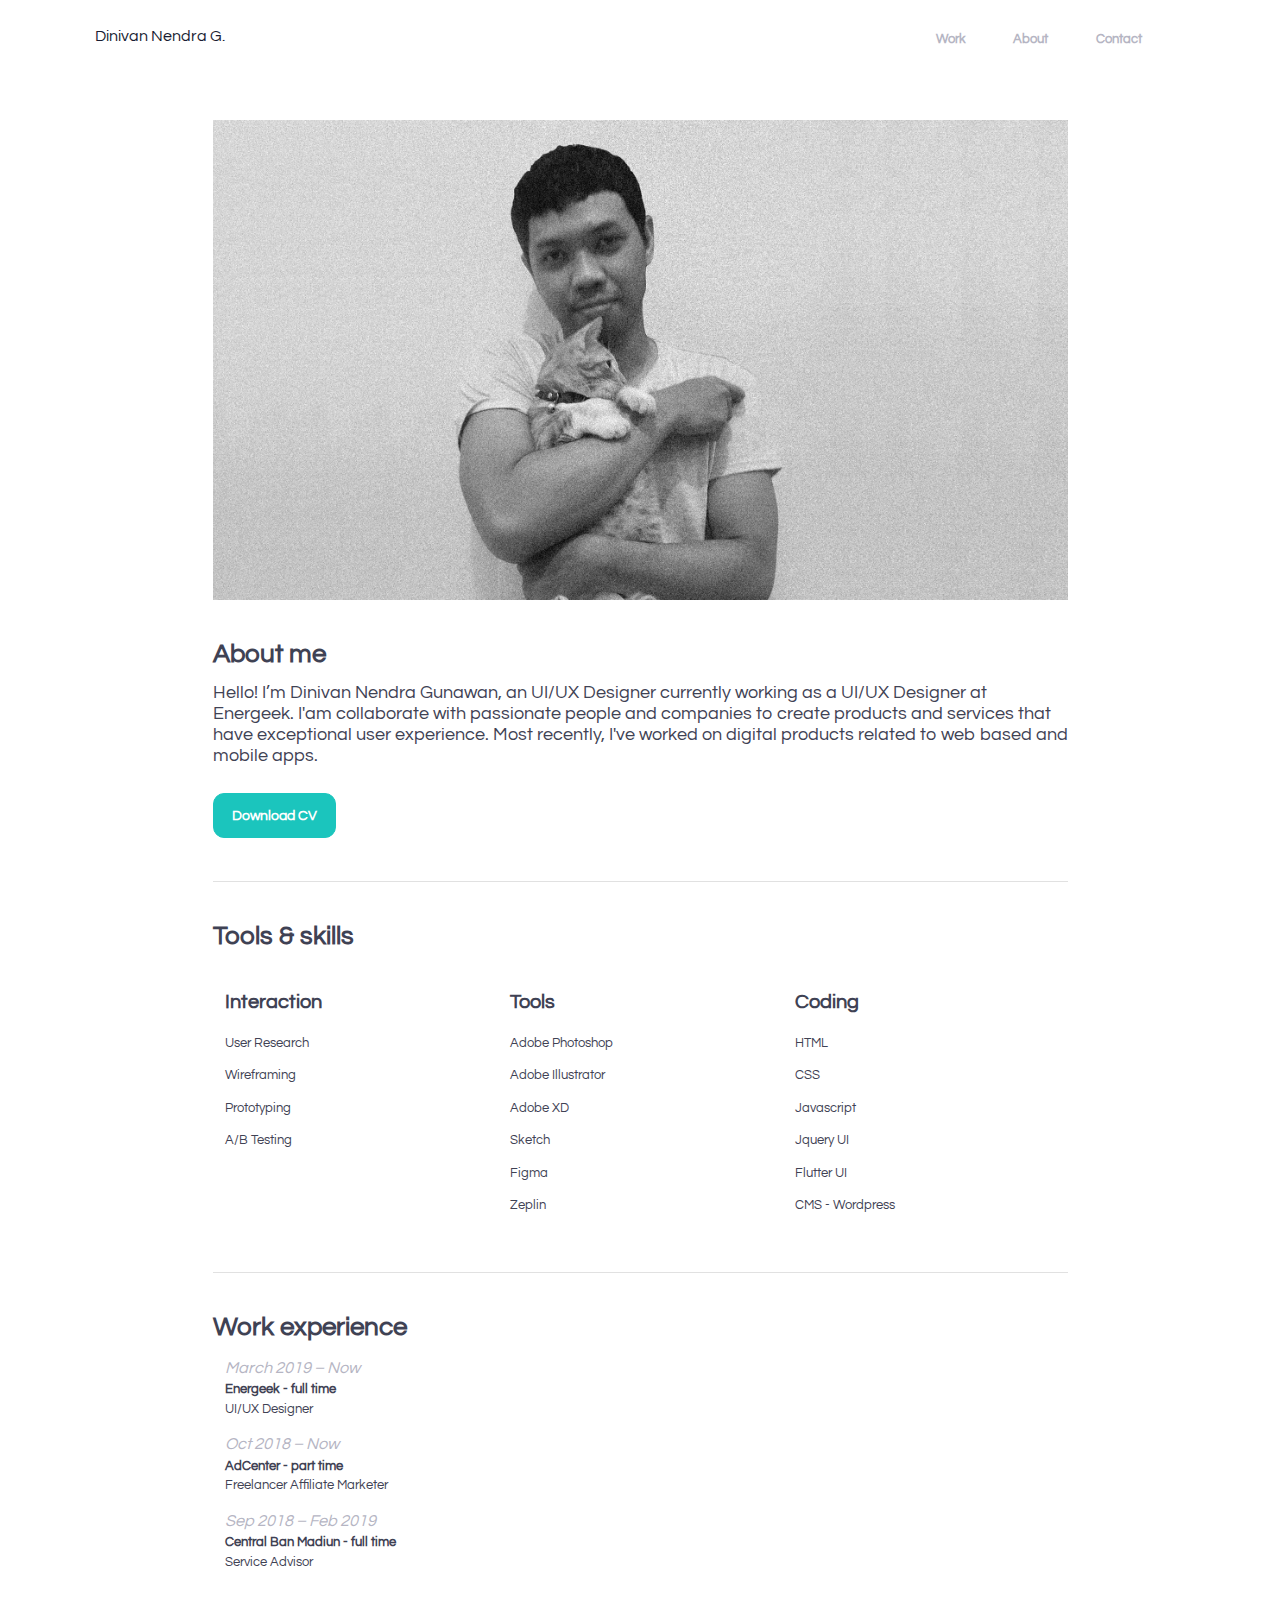
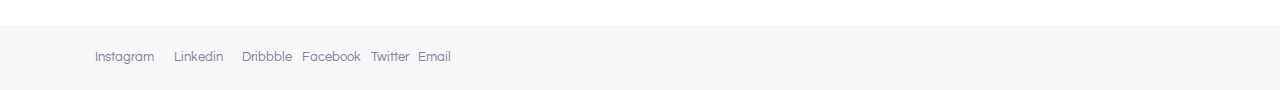
==== about.html @ f9533871 "base" ====
<!DOCTYPE html>
<html lang="en">
	<!--begin::Head-->
	<head><base href="">
		<meta charset="utf-8" />
		<title>Dinivan Nendra Gunawan | UI/UX Designer</title>
		<meta name="description" content="Updates and statistics" />
		<meta name="viewport" content="width=device-width, initial-scale=1, shrink-to-fit=no" />
		<!--begin::Fonts-->
		<link rel="stylesheet" href="https://fonts.googleapis.com/css?family=Poppins:300,400,500,600,700" />
		<!--end::Fonts-->
		<!--begin::Global Theme Styles(used by all pages)-->
		<!-- <link href="assets/plugins/global/plugins.bundle.css" rel="stylesheet" type="text/css" /> -->
		<!-- <link href="assets/plugins/custom/prismjs/prismjs.bundle.css" rel="stylesheet" type="text/css" /> -->
        <link href="css/style.bundle.css" rel="stylesheet" type="text/css" />
        <link href="css/custom.css" rel="stylesheet" type="text/css" />
		<!--end::Global Theme Styles-->
		<!--begin::Layout Themes(used by all pages)-->
		<!--end::Layout Themes-->
		<link rel="shortcut icon" href="media/ico.png" />
	</head>
	<!--end::Head-->
	<!--begin::Body-->
	<body id="kt_body" class="quick-panel-right demo-panel-right offcanvas-right header-fixed header-mobile-fixed aside-enabled aside-static page-loading">
		<!--begin::Main-->
		<!-- <div id="kt_header_mobile" class="header-mobile header-mobile-fixed">
			<a href="index.html">
				Dinivan Nendra Gunawan
			</a>
		</div> -->
		<!--end::Header Mobile-->
		<div class="d-flex flex-column flex-root">
			<!--begin::Page-->
			<div class="d-flex flex-row flex-column-fluid page">
				<!--begin::Wrapper-->
				<div class="d-flex flex-column flex-row-fluid wrapper" id="kt_wrapper">
					<!--begin::Header-->
					<div id="kt_header" class="header header-fixed">
						<!--begin::Container-->
						<div class="container d-flex align-items-stretch justify-content-between">
							<!--begin::Left-->
							<div class="d-none d-lg-flex align-items-center mr-3">
								<!--begin::Logo-->
								<a href="index.html" class="text-dark font-weight-bold h5">
									<!-- <img alt="Logo" src="media/HubHall.png" class="logo-sticky max-h-35px" /> -->
									Dinivan Nendra G.
								</a>
								<!--end::Logo-->
							</div>
							<!--end::Left-->
							<!--begin::Topbar-->
							<div class="topbar">
								<div class="dropdown">
									<!--begin::Toggle-->
									<div class="topbar-item mr-4" data-toggle="dropdown" data-offset="10px,0px">
										<a href="javascript:;" class="btn font-weight-bolder btn-md btn-clean px-5 mr-4">Work</a>
										<a href="about.html" class="btn font-weight-bolder btn-md btn-clean px-5 mr-4">About</a>
										<a href="javascript:;" class="btn font-weight-bolder btn-md btn-clean px-5 mr-4">Contact</a>
										<!-- <div class="btn font-weight-bolder btn-md btn-dark px-5">Get Started</div> -->
									</div>
									<!--end::Toggle-->
								</div>
								<!--end::Create-->
							</div>
							<!--end::Topbar-->
						</div>
						<!--end::Container-->
					</div>
					<!--end::Header-->
					<!--begin::Content-->
					<div class="content d-flex flex-column flex-column-fluid" id="kt_content">
						<!--begin::Entry-->
						<div class="d-flex flex-column-fluid">
							<!--begin::Container-->
							<div class="container">
								<section id="container" class="px-40">
									<div class="row text-center mb-12">
                                        <!-- <h1 class="col-md-12 col-lg-12 col-sm-12 col-xs-12 font-weight-normal ">UI/UX Designer from Surabaya, Indonesia.</h1> -->
                                        <img class="img-fluid profile-photos" src="media/una.png" alt="">
                                    </div>
                                    
                                    <div class="row">
                                        <h1 class="font-weight-bolder mb-4">About me</h1>
                                        <h4>Hello! I’m Dinivan Nendra Gunawan, an UI/UX Designer currently working as a UI/UX Designer at Energeek. I'am collaborate with passionate people and companies to create products and services that have exceptional user experience. Most recently, I've worked on digital products related to web based and mobile apps.</h4>

                                        <a href="media/CV-dinivan-english.pdf" class="btn btn-success font-weight-bolder btn-lg mt-6" download>Download CV</a>
									</div>
									<hr class="row">
									<div class="row">
										<h1 class="font-weight-bolder mb-4 col-12 p-0 mb-12">Tools & skills</h1>
										<div class="col-4">
											<h3 class="font-weight-bolder mb-6">Interaction</h3>
											<article id="interaction">
											</article>
										</div>
										<div class="col-4">
											<h3 class="font-weight-bolder mb-6">Tools</h3>
											<article  id="tools">
											</article>
										</div>
										<div class="col-4" >
											<h3 class="font-weight-bolder mb-6">Coding</h3>
											<article id="coding">
											</article>
										</div>
									</div>
                                    <hr class="row">
                                    <div class="row">
                                        <h1 class="font-weight-bolder mb-4">Work experience</h1>
                                        <p class="col-12">
                                            <i>March 2019 – Now</i><br>
                                            <b>Energeek - full time</b><br>
                                            UI/UX Designer
                                        </p>
                                        <p class="col-12">
                                            <i>Oct 2018 – Now</i><br>
                                            <b>AdCenter - part time</b><br>
                                            Freelancer Affiliate Marketer
                                        </p>
                                        <p class="col-12">
                                            <i>Sep 2018 – Feb 2019</i><br>
                                            <b>Central Ban Madiun - full time</b><br>
                                            Service Advisor 
                                        </p>
                                    </div>
								</section>

								<section id="projects">
									
								</section>
							</div>
                            <!--end::Container-->
						</div>
						<!--end::Entry-->
					</div>
					<!--end::Content-->
					<!--begin::Footer-->
					<div class="footer py-4 d-flex flex-lg-column bg-footer" id="kt_footer">
						<!--begin::Container-->
						<div class="container d-flex flex-column flex-md-row align-items-center justify-content-between">
							<!--begin::Nav-->
							<div class="nav nav-dark order-2 order-md-1">
								<a href="https://www.instagram.com/dinivan.nendra/" target="_blank" class="nav-link pr-3 pl-0">Instagram</a>
								<a href="https://www.linkedin.com/in/dinivan-nendra-gunawan-bb0a64122/" target="_blank" class="nav-link px-3">Linkedin</a>
                                <a href="https://dribbble.com/unaivan" target="_blank" class="nav-link pl-3 pr-0">Dribbble</a>
								<a href="https://www.facebook.com/dean.n.indra/" target="_blank" class="nav-link pl-3 pr-0">Facebook</a>
								<a href="https://twitter.com/unaivan_" target="_blank" class="nav-link pl-3 pr-0">Twitter</a>
								<a href="mailto:dinivannendragunawan@gmail.com" class="nav-link pl-3 pr-0">Email</a>
							</div>
							<!--end::Nav-->
							<!--begin::Copyright-->
							<!-- <div class="text-dark order-1 order-md-2">
								<a href="javascript:;" class="text-dark-75 text-hover-primary h5 font-weight-bold">HubHall &trade;</a>
							</div> -->
							<!--end::Copyright-->
						</div>
						<!--end::Container-->
					</div>
					<!--end::Footer-->
				</div>
				<!--end::Wrapper-->
			</div>
			<!--end::Page-->
		</div>
		<!--end::Main-->
		<!--begin::Scrolltop-->
		<div id="kt_scrolltop" class="scrolltop">
			<span class="svg-icon">
				<!--begin::Svg Icon | path:assets/media/svg/icons/Navigation/Up-2.svg-->
				<svg xmlns="http://www.w3.org/2000/svg" xmlns:xlink="http://www.w3.org/1999/xlink" width="24px" height="24px" viewBox="0 0 24 24" version="1.1">
					<g stroke="none" stroke-width="1" fill="none" fill-rule="evenodd">
						<polygon points="0 0 24 0 24 24 0 24" />
						<rect fill="#000000" opacity="0.3" x="11" y="10" width="2" height="10" rx="1" />
						<path d="M6.70710678,12.7071068 C6.31658249,13.0976311 5.68341751,13.0976311 5.29289322,12.7071068 C4.90236893,12.3165825 4.90236893,11.6834175 5.29289322,11.2928932 L11.2928932,5.29289322 C11.6714722,4.91431428 12.2810586,4.90106866 12.6757246,5.26284586 L18.6757246,10.7628459 C19.0828436,11.1360383 19.1103465,11.7686056 18.7371541,12.1757246 C18.3639617,12.5828436 17.7313944,12.6103465 17.3242754,12.2371541 L12.0300757,7.38413782 L6.70710678,12.7071068 Z" fill="#000000" fill-rule="nonzero" />
					</g>
				</svg>
				<!--end::Svg Icon-->
			</span>
		</div>
		<!--end::Scrolltop-->
		<!--begin::Global Config(global config for global JS scripts)-->
		<script>var KTAppSettings = { "breakpoints": { "sm": 576, "md": 768, "lg": 992, "xl": 1200, "xxl": 1200 }, "colors": { "theme": { "base": { "white": "#ffffff", "primary": "#6993FF", "secondary": "#E5EAEE", "success": "#1BC5BD", "info": "#8950FC", "warning": "#FFA800", "danger": "#F64E60", "light": "#F3F6F9", "dark": "#212121" }, "light": { "white": "#ffffff", "primary": "#E1E9FF", "secondary": "#ECF0F3", "success": "#C9F7F5", "info": "#EEE5FF", "warning": "#FFF4DE", "danger": "#FFE2E5", "light": "#F3F6F9", "dark": "#D6D6E0" }, "inverse": { "white": "#ffffff", "primary": "#ffffff", "secondary": "#212121", "success": "#ffffff", "info": "#ffffff", "warning": "#ffffff", "danger": "#ffffff", "light": "#464E5F", "dark": "#ffffff" } }, "gray": { "gray-100": "#F3F6F9", "gray-200": "#ECF0F3", "gray-300": "#E5EAEE", "gray-400": "#D6D6E0", "gray-500": "#B5B5C3", "gray-600": "#80808F", "gray-700": "#464E5F", "gray-800": "#1B283F", "gray-900": "#212121" } }, "font-family": "Poppins" };</script>
		<!--end::Global Config-->
		<!--begin::Global Theme Bundle(used by all pages)-->
		<!-- <script src="assets/plugins/global/plugins.bundle.js"></script>
		<script src="assets/plugins/custom/prismjs/prismjs.bundle.js"></script>
		<script src="assets/js/scripts.bundle.js"></script> -->
		<!--end::Global Theme Bundle-->
		<!--begin::Page Scripts(used by this page)-->
		<!-- <script src="assets/js/pages/widgets.js"></script> -->
		<!--end::Page Scripts-->

		<script src="js/about.js"></script>
		<script>
			window.onresize = function() {
    			toggle();
			}
			document.addEventListener("DOMContentLoaded", function(event) {
				toggle();
			});

			function toggle() {
				if (window.innerWidth < 800) { 
					document.getElementById("container").classList.remove("px-40");
					document.getElementById("container").classList.add("px-10");  
				}
				else {
					document.getElementById("container").classList.remove("px-10");
					document.getElementById("container").classList.add("px-40");  
				}    
			}
		</script>
	</body>
	<!--end::Body-->
</html>
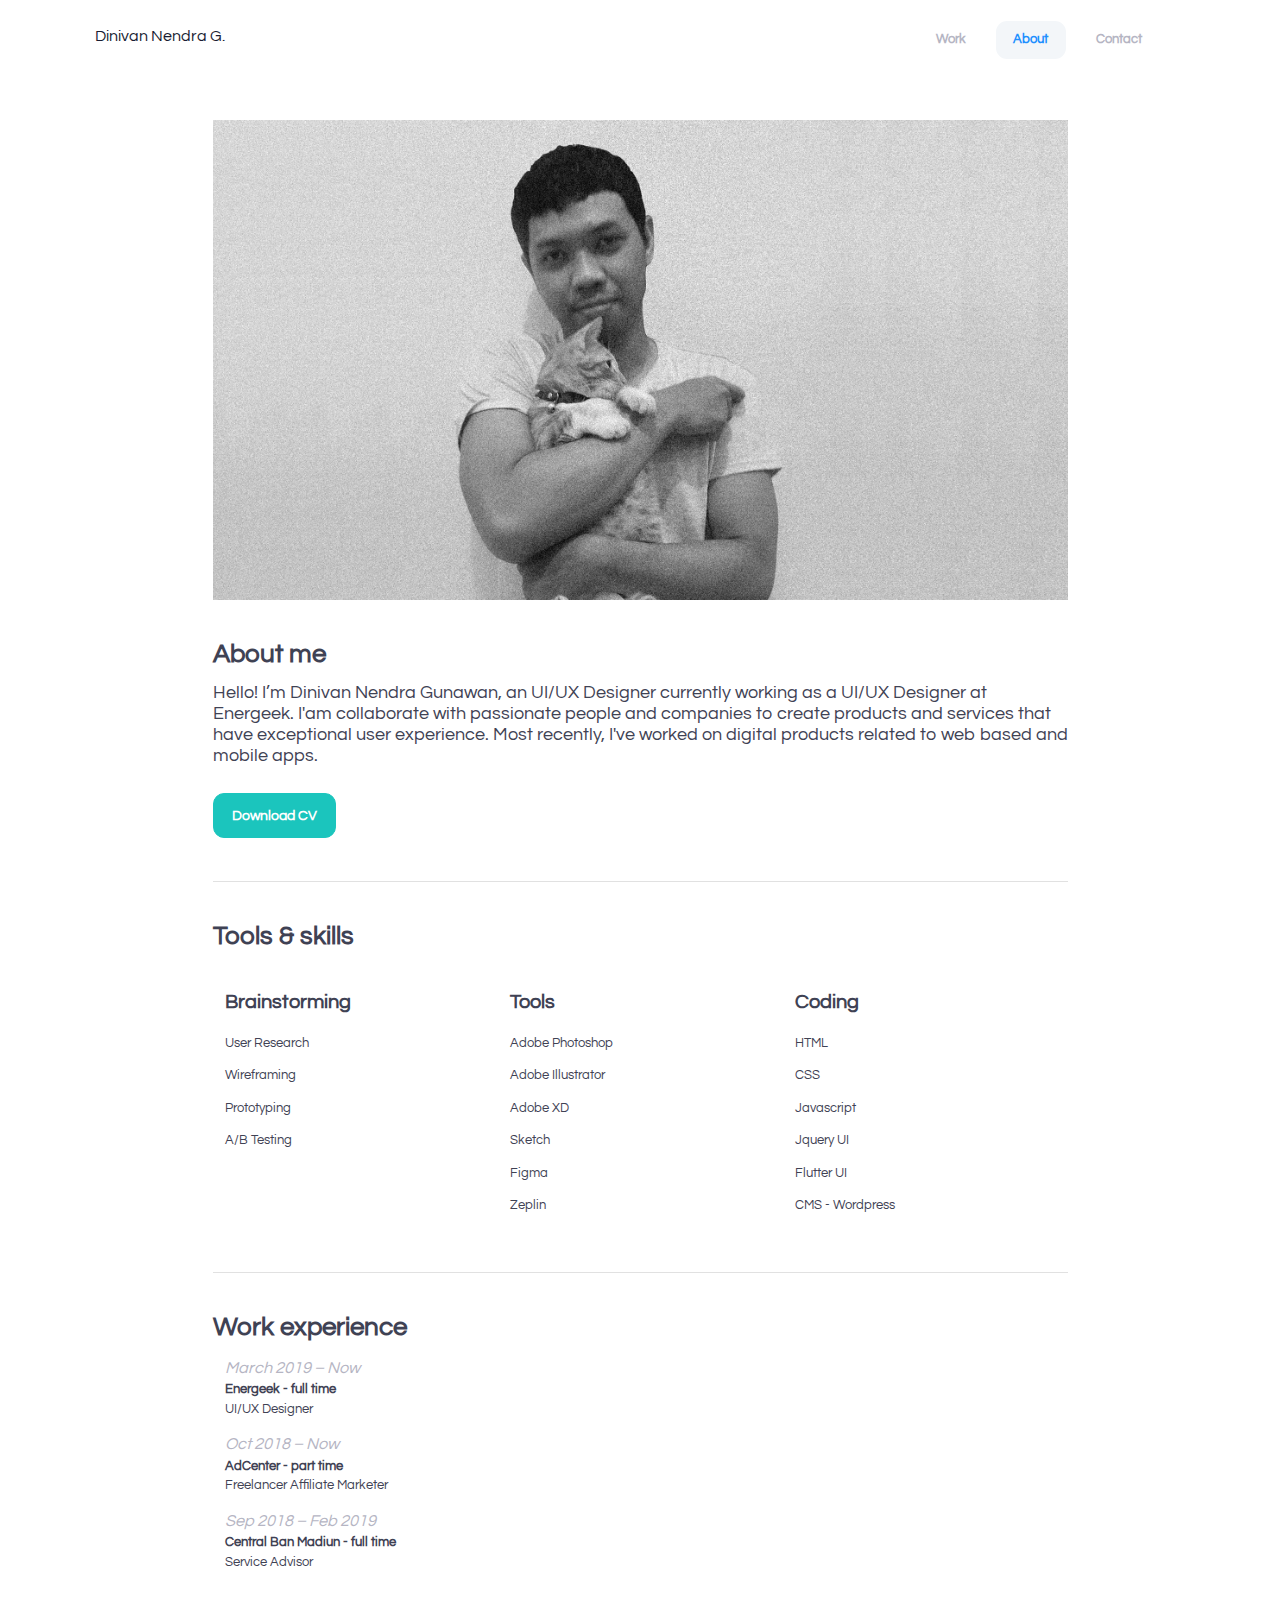
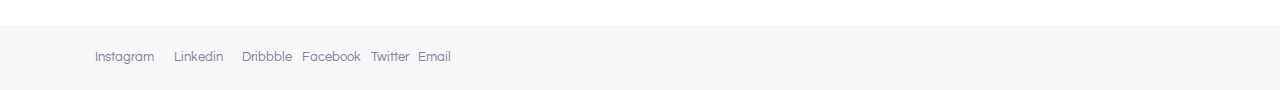
==== commit 07982c3a: "update contact info" ====
--- a/about.html
+++ b/about.html
@@ -12,11 +12,13 @@
 		<!--begin::Global Theme Styles(used by all pages)-->
 		<!-- <link href="assets/plugins/global/plugins.bundle.css" rel="stylesheet" type="text/css" /> -->
 		<!-- <link href="assets/plugins/custom/prismjs/prismjs.bundle.css" rel="stylesheet" type="text/css" /> -->
+		<link rel="stylesheet" href="css/plugins.bundle.css">
         <link href="css/style.bundle.css" rel="stylesheet" type="text/css" />
         <link href="css/custom.css" rel="stylesheet" type="text/css" />
 		<!--end::Global Theme Styles-->
 		<!--begin::Layout Themes(used by all pages)-->
 		<!--end::Layout Themes-->
+		<!-- <link rel='stylesheet' href='https://cdn.materialdesignicons.com/1.3.41/css/materialdesignicons.min.css'> -->
 		<link rel="shortcut icon" href="media/ico.png" />
 	</head>
 	<!--end::Head-->
@@ -52,10 +54,10 @@
 							<div class="topbar">
 								<div class="dropdown">
 									<!--begin::Toggle-->
-									<div class="topbar-item mr-4" data-toggle="dropdown" data-offset="10px,0px">
-										<a href="javascript:;" class="btn font-weight-bolder btn-md btn-clean px-5 mr-4">Work</a>
-										<a href="about.html" class="btn font-weight-bolder btn-md btn-clean px-5 mr-4">About</a>
-										<a href="javascript:;" class="btn font-weight-bolder btn-md btn-clean px-5 mr-4">Contact</a>
+									<div class="topbar-item mr-4" data-offset="10px,0px">
+										<a id="indexNav" href="index.html" class="btn font-weight-bolder btn-md btn-clean px-5 mr-4">Work</a>
+										<a id="aboutNav" href="about.html" class="btn font-weight-bolder btn-md btn-clean px-5 mr-4">About</a>
+										<a href="#bottom-sheet" class="btn font-weight-bolder btn-md btn-clean px-5 mr-4">Contact</a>
 										<!-- <div class="btn font-weight-bolder btn-md btn-dark px-5">Get Started</div> -->
 									</div>
 									<!--end::Toggle-->
@@ -89,8 +91,8 @@
 									<div class="row">
 										<h1 class="font-weight-bolder mb-4 col-12 p-0 mb-12">Tools & skills</h1>
 										<div class="col-4">
-											<h3 class="font-weight-bolder mb-6">Interaction</h3>
-											<article id="interaction">
+											<h3 class="font-weight-bolder mb-6">Brainstorming</h3>
+											<article id="brainstorming">
 											</article>
 										</div>
 										<div class="col-4">
@@ -163,6 +165,22 @@
 			<!--end::Page-->
 		</div>
 		<!--end::Main-->
+
+		<div id="bottom-sheet" class="overlay">
+			<aside class="social" tabindex="-1" role="dialog" aria-labelledby="modal-label" aria-hidden="true">
+				<ul class="menu">
+					<li><a href="mailto:dinivannendragunawan@gmail.com" title="Mail me"><span class="mdi mdi-instagram" aria-hidden="true" aria-role="presentation"></span> <i class="icon-3x la socicon-mail d-block"></i> E-mail</a></li>
+					<li><a href="https://www.instagram.com/dinivan.nendra/" target="_blank" title="See my Instagram"><span class="mdi mdi-instagram" aria-hidden="true" aria-role="presentation"></span> <i class="icon-3x la socicon-instagram d-block"></i> Instagram</a></li>
+					<li><a href="https://www.facebook.com/dean.n.indra/" target="_blank" title="See my Facebook"><span class="mdi mdi-instagram" aria-hidden="true" aria-role="presentation"></span> <i class="icon-3x la socicon-facebook d-block"></i> Facebook</a></li>
+					<li><a href="https://twitter.com/unaivan_" target="_blank" title="See my tweets"><span class="mdi mdi-instagram" aria-hidden="true" aria-role="presentation"></span> <i class="icon-3x la socicon-twitter d-block"></i> Twitter</a></li>
+					<li><a href="https://www.linkedin.com/in/dinivan-nendra-gunawan-bb0a64122/" target="_blank" title="See my LinkedIn"><span class="mdi mdi-instagram" aria-hidden="true" aria-role="presentation"></span> <i class="icon-3x la socicon-linkedin d-block"></i> LinkedIn</a></li>
+					<li><a href="https://dribbble.com/unaivan" target="_blank" title="See my Dribbble"><span class="mdi mdi-instagram" aria-hidden="true" aria-role="presentation"></span> <i class="icon-3x la socicon-dribbble d-block"></i> Dribbble</a></li>
+					<li><a href="https://wa.me/6289513627458" target="_blank" title="Text me"><span class="mdi mdi-instagram" aria-hidden="true" aria-role="presentation"></span> <i class="icon-3x la socicon-whatsapp d-block"></i> WhatsApp</a></li>
+				</ul>
+			</aside>
+			<a href="#close" class="btn-close" aria-hidden="true"><span class="mdi mdi-close"></span><span class="sr-only">Close</span></a>
+		</div>
+
 		<!--begin::Scrolltop-->
 		<div id="kt_scrolltop" class="scrolltop">
 			<span class="svg-icon">
--- a/css/plugins.bundle.css
+++ b/css/plugins.bundle.css
@@ -0,0 +1,25773 @@
+@charset "UTF-8";
+/*
+ * Container style
+ */
+.ps {
+  overflow: hidden !important;
+  overflow-anchor: none;
+  -ms-overflow-style: none;
+  touch-action: auto;
+  -ms-touch-action: auto; }
+
+/*
+ * Scrollbar rail styles
+ */
+.ps__rail-x {
+  display: none;
+  opacity: 0;
+  transition: background-color .2s linear, opacity .2s linear;
+  -webkit-transition: background-color .2s linear, opacity .2s linear;
+  height: 15px;
+  /* there must be 'bottom' or 'top' for ps__rail-x */
+  bottom: 0px;
+  /* please don't change 'position' */
+  position: absolute; }
+
+.ps__rail-y {
+  display: none;
+  opacity: 0;
+  transition: background-color .2s linear, opacity .2s linear;
+  -webkit-transition: background-color .2s linear, opacity .2s linear;
+  width: 15px;
+  /* there must be 'right' or 'left' for ps__rail-y */
+  right: 0;
+  /* please don't change 'position' */
+  position: absolute; }
+
+.ps--active-x > .ps__rail-x,
+.ps--active-y > .ps__rail-y {
+  display: block;
+  background-color: transparent; }
+
+.ps:hover > .ps__rail-x,
+.ps:hover > .ps__rail-y,
+.ps--focus > .ps__rail-x,
+.ps--focus > .ps__rail-y,
+.ps--scrolling-x > .ps__rail-x,
+.ps--scrolling-y > .ps__rail-y {
+  opacity: 0.6; }
+
+.ps .ps__rail-x:hover,
+.ps .ps__rail-y:hover,
+.ps .ps__rail-x:focus,
+.ps .ps__rail-y:focus,
+.ps .ps__rail-x.ps--clicking,
+.ps .ps__rail-y.ps--clicking {
+  background-color: #eee;
+  opacity: 0.9; }
+
+/*
+ * Scrollbar thumb styles
+ */
+.ps__thumb-x {
+  background-color: #aaa;
+  border-radius: 6px;
+  transition: background-color .2s linear, height .2s ease-in-out;
+  -webkit-transition: background-color .2s linear, height .2s ease-in-out;
+  height: 6px;
+  /* there must be 'bottom' for ps__thumb-x */
+  bottom: 2px;
+  /* please don't change 'position' */
+  position: absolute; }
+
+.ps__thumb-y {
+  background-color: #aaa;
+  border-radius: 6px;
+  transition: background-color .2s linear, width .2s ease-in-out;
+  -webkit-transition: background-color .2s linear, width .2s ease-in-out;
+  width: 6px;
+  /* there must be 'right' for ps__thumb-y */
+  right: 2px;
+  /* please don't change 'position' */
+  position: absolute; }
+
+.ps__rail-x:hover > .ps__thumb-x,
+.ps__rail-x:focus > .ps__thumb-x,
+.ps__rail-x.ps--clicking .ps__thumb-x {
+  background-color: #999;
+  height: 11px; }
+
+.ps__rail-y:hover > .ps__thumb-y,
+.ps__rail-y:focus > .ps__thumb-y,
+.ps__rail-y.ps--clicking .ps__thumb-y {
+  background-color: #999;
+  width: 11px; }
+
+/* MS supports */
+@supports (-ms-overflow-style: none) {
+  .ps {
+    overflow: auto !important; } }
+
+@media screen and (-ms-high-contrast: active), (-ms-high-contrast: none) {
+  .ps {
+    overflow: auto !important; } }
+
+/*
+  	Keenthemes Icons Font: Ki
+  	Creation date: 03/08/2020
+ */
+@font-face {
+  font-family: "Ki";
+  src: url("fonts/keenthemes-icons/Ki.eot");
+  src: url("fonts/keenthemes-icons/Ki.eot?#iefix") format("embedded-opentype"), url("fonts/keenthemes-icons/Ki.woff") format("woff"), url("fonts/keenthemes-icons/Ki.ttf") format("truetype"), url("fonts/keenthemes-icons/Ki.svg#Ki") format("svg");
+  font-weight: normal;
+  font-style: normal; }
+
+.ki {
+  font-size: 1rem; }
+
+.ki:before {
+  font-family: "Ki";
+  font-style: normal;
+  font-weight: normal;
+  font-variant: normal;
+  line-height: 1;
+  text-decoration: inherit;
+  text-rendering: optimizeLegibility;
+  text-transform: none;
+  -moz-osx-font-smoothing: grayscale;
+  -webkit-font-smoothing: antialiased;
+  font-smoothing: antialiased; }
+
+.ki-double-arrow-next:before {
+  content: "\f100"; }
+
+.ki-double-arrow-back:before {
+  content: "\f101"; }
+
+.ki-double-arrow-down:before {
+  content: "\f102"; }
+
+.ki-double-arrow-up:before {
+  content: "\f103"; }
+
+.ki-long-arrow-back:before {
+  content: "\f104"; }
+
+.ki-arrow-next:before {
+  content: "\f105"; }
+
+.ki-arrow-back:before {
+  content: "\f106"; }
+
+.ki-long-arrow-next:before {
+  content: "\f107"; }
+
+.ki-check:before {
+  content: "\f108"; }
+
+.ki-arrow-down:before {
+  content: "\f109"; }
+
+.ki-minus:before {
+  content: "\f10a"; }
+
+.ki-long-arrow-down:before {
+  content: "\f10b"; }
+
+.ki-long-arrow-up:before {
+  content: "\f10c"; }
+
+.ki-plus:before {
+  content: "\f10d"; }
+
+.ki-arrow-up:before {
+  content: "\f10e"; }
+
+.ki-round:before {
+  content: "\f10f"; }
+
+.ki-reload:before {
+  content: "\f110"; }
+
+.ki-refresh:before {
+  content: "\f111"; }
+
+.ki-solid-plus:before {
+  content: "\f112"; }
+
+.ki-bold-close:before {
+  content: "\f113"; }
+
+.ki-solid-minus:before {
+  content: "\f114"; }
+
+.ki-hide:before {
+  content: "\f115"; }
+
+.ki-code:before {
+  content: "\f116"; }
+
+.ki-copy:before {
+  content: "\f117"; }
+
+.ki-up-and-down:before {
+  content: "\f118"; }
+
+.ki-left-and-right:before {
+  content: "\f119"; }
+
+.ki-bold-triangle-bottom:before {
+  content: "\f11a"; }
+
+.ki-bold-triangle-right:before {
+  content: "\f11b"; }
+
+.ki-bold-triangle-top:before {
+  content: "\f11c"; }
+
+.ki-bold-triangle-left:before {
+  content: "\f11d"; }
+
+.ki-bold-double-arrow-up:before {
+  content: "\f11e"; }
+
+.ki-bold-double-arrow-next:before {
+  content: "\f11f"; }
+
+.ki-bold-double-arrow-back:before {
+  content: "\f120"; }
+
+.ki-bold-double-arrow-down:before {
+  content: "\f121"; }
+
+.ki-bold-arrow-down:before {
+  content: "\f122"; }
+
+.ki-bold-arrow-next:before {
+  content: "\f123"; }
+
+.ki-bold-arrow-back:before {
+  content: "\f124"; }
+
+.ki-bold-arrow-up:before {
+  content: "\f125"; }
+
+.ki-bold-check:before {
+  content: "\f126"; }
+
+.ki-bold-wide-arrow-down:before {
+  content: "\f127"; }
+
+.ki-bold-wide-arrow-up:before {
+  content: "\f128"; }
+
+.ki-bold-wide-arrow-next:before {
+  content: "\f129"; }
+
+.ki-bold-wide-arrow-back:before {
+  content: "\f12a"; }
+
+.ki-bold-long-arrow-up:before {
+  content: "\f12b"; }
+
+.ki-bold-long-arrow-down:before {
+  content: "\f12c"; }
+
+.ki-bold-long-arrow-back:before {
+  content: "\f12d"; }
+
+.ki-bold-long-arrow-next:before {
+  content: "\f12e"; }
+
+.ki-bold-check-1:before {
+  content: "\f12f"; }
+
+.ki-close:before {
+  content: "\f130"; }
+
+.ki-more-ver:before {
+  content: "\f131"; }
+
+.ki-bold-more-ver:before {
+  content: "\f132"; }
+
+.ki-more-hor:before {
+  content: "\f133"; }
+
+.ki-bold-more-hor:before {
+  content: "\f134"; }
+
+.ki-bold-menu:before {
+  content: "\f135"; }
+
+.ki-drag:before {
+  content: "\f136"; }
+
+.ki-bold-sort:before {
+  content: "\f137"; }
+
+.ki-eye:before {
+  content: "\f138"; }
+
+.ki-outline-info:before {
+  content: "\f139"; }
+
+.ki-menu:before {
+  content: "\f13a"; }
+
+.ki-menu-grid:before {
+  content: "\f13b"; }
+
+.ki-wrench:before {
+  content: "\f13c"; }
+
+.ki-gear:before {
+  content: "\f13d"; }
+
+.ki-info:before {
+  content: "\f13e"; }
+
+.ki-calendar-2:before {
+  content: "\f13f"; }
+
+.ki-calendar:before {
+  content: "\f140"; }
+
+.ki-calendar-today:before {
+  content: "\f141"; }
+
+.ki-clock:before {
+  content: "\f142"; }
+
+.ki-dots:before {
+  content: "\f143"; }
+
+/**
+ * FormValidation (https://formvalidation.io)
+ * The best validation library for JavaScript
+ * (c) 2013 - 2020 Nguyen Huu Phuoc <me@phuoc.ng>
+ */
+.fv-sr-only {
+  display: none; }
+
+.fv-plugins-framework input::-ms-clear,
+.fv-plugins-framework textarea::-ms-clear {
+  display: none;
+  height: 0;
+  width: 0; }
+
+.fv-plugins-icon-container {
+  position: relative; }
+
+.fv-plugins-icon {
+  position: absolute;
+  right: 0;
+  text-align: center;
+  top: 0; }
+
+.fv-plugins-tooltip {
+  position: absolute;
+  z-index: 10000; }
+
+.fv-plugins-tooltip .fv-plugins-tooltip__content {
+  background: #000;
+  border-radius: 3px;
+  color: #eee;
+  padding: 10px;
+  position: relative; }
+
+.fv-plugins-tooltip .fv-plugins-tooltip__content:before {
+  border: 8px solid transparent;
+  content: '';
+  position: absolute; }
+
+.fv-plugins-tooltip--hide {
+  opacity: 0; }
+
+.fv-plugins-tooltip--top-left {
+  margin-top: 8px; }
+
+.fv-plugins-tooltip--top-left .fv-plugins-tooltip__content:before {
+  border-top-color: #000;
+  left: 8px;
+  top: 100%; }
+
+.fv-plugins-tooltip--top {
+  margin-top: 8px; }
+
+.fv-plugins-tooltip--top .fv-plugins-tooltip__content:before {
+  border-top-color: #000;
+  left: 50%;
+  margin-left: -8px;
+  top: 100%; }
+
+.fv-plugins-tooltip--top-right {
+  margin-top: 8px; }
+
+.fv-plugins-tooltip--top-right .fv-plugins-tooltip__content:before {
+  border-top-color: #000;
+  right: 8px;
+  top: 100%; }
+
+.fv-plugins-tooltip--right .fv-plugins-tooltip__content:before {
+  border-right-color: #000;
+  margin-top: -8px;
+  right: 100%;
+  top: 50%; }
+
+.fv-plugins-tooltip--bottom-right {
+  margin-top: 8px; }
+
+.fv-plugins-tooltip--bottom-right .fv-plugins-tooltip__content:before {
+  border-bottom-color: #000;
+  bottom: 100%;
+  right: 8px; }
+
+.fv-plugins-tooltip--bottom {
+  margin-top: 8px; }
+
+.fv-plugins-tooltip--bottom .fv-plugins-tooltip__content:before {
+  border-bottom-color: #000;
+  bottom: 100%;
+  left: 50%;
+  margin-left: -8px; }
+
+.fv-plugins-tooltip--bottom-left {
+  margin-top: 8px; }
+
+.fv-plugins-tooltip--bottom-left .fv-plugins-tooltip__content:before {
+  border-bottom-color: #000;
+  bottom: 100%;
+  left: 8px; }
+
+.fv-plugins-tooltip--left .fv-plugins-tooltip__content:before {
+  border-left-color: #000;
+  left: 100%;
+  margin-top: -8px;
+  top: 50%; }
+
+.fv-plugins-tooltip-icon {
+  cursor: pointer;
+  pointer-events: inherit; }
+
+.fv-plugins-bootstrap1 {
+  /* For horizontal form */
+  /* Stacked form */
+  /* Inline form */
+  /* Remove the icons generated by Bootstrap 4.2+ */ }
+
+.fv-plugins-bootstrap1 .fv-help-block {
+  color: #dc3545;
+  font-size: 80%;
+  margin-top: .25rem; }
+
+.fv-plugins-bootstrap1 .is-invalid ~ .form-check-label,
+.fv-plugins-bootstrap1 .is-valid ~ .form-check-label {
+  color: inherit; }
+
+.fv-plugins-bootstrap1 .has-danger .fv-plugins-icon {
+  color: #dc3545; }
+
+.fv-plugins-bootstrap1 .has-success .fv-plugins-icon {
+  color: #28a745; }
+
+.fv-plugins-bootstrap1 .fv-plugins-icon {
+  height: 38px;
+  line-height: 38px;
+  width: 38px; }
+
+.fv-plugins-bootstrap1 .input-group ~ .fv-plugins-icon {
+  z-index: 3; }
+
+.fv-plugins-bootstrap1 .form-group.row .fv-plugins-icon {
+  right: 15px; }
+
+.fv-plugins-bootstrap1 .form-group.row .fv-plugins-icon-check {
+  top: -7px;
+  /* labelHeight/2 - iconHeight/2 */ }
+
+.fv-plugins-bootstrap1:not(.form-inline) label ~ .fv-plugins-icon {
+  top: 32px; }
+
+.fv-plugins-bootstrap1:not(.form-inline) label ~ .fv-plugins-icon-check {
+  top: 25px; }
+
+.fv-plugins-bootstrap1:not(.form-inline) label.sr-only ~ .fv-plugins-icon-check {
+  top: -7px; }
+
+.fv-plugins-bootstrap1.form-inline .form-group {
+  -webkit-box-align: start;
+  -ms-flex-align: start;
+  align-items: flex-start;
+  -webkit-box-orient: vertical;
+  -webkit-box-direction: normal;
+  -ms-flex-direction: column;
+  flex-direction: column;
+  margin-bottom: auto; }
+
+.fv-plugins-bootstrap1 .form-control.is-valid,
+.fv-plugins-bootstrap1 .form-control.is-invalid {
+  background-image: none; }
+
+.fv-plugins-bootstrap3 .help-block {
+  margin-bottom: 0; }
+
+.fv-plugins-bootstrap3 .input-group ~ .form-control-feedback {
+  z-index: 4; }
+
+.fv-plugins-bootstrap3.form-inline .form-group {
+  vertical-align: top; }
+
+.fv-plugins-bulma {
+  /* Support add ons inside field */ }
+
+.fv-plugins-bulma .field.has-addons {
+  -ms-flex-wrap: wrap;
+  flex-wrap: wrap; }
+
+.fv-plugins-bulma .field.has-addons::after {
+  content: '';
+  width: 100%; }
+
+.fv-plugins-bulma .field.has-addons .fv-plugins-message-container {
+  -webkit-box-ordinal-group: 2;
+  -ms-flex-order: 1;
+  order: 1; }
+
+.fv-plugins-bulma .icon.fv-plugins-icon-check {
+  top: -4px; }
+
+.fv-plugins-bulma .fv-has-error .input,
+.fv-plugins-bulma .fv-has-error .textarea {
+  border: 1px solid #ff3860;
+  /* Same as .input.is-danger */ }
+
+.fv-plugins-bulma .fv-has-success .input,
+.fv-plugins-bulma .fv-has-success .textarea {
+  border: 1px solid #23d160;
+  /* Same as .input.is-success */ }
+
+.fv-plugins-foundation {
+  /* Stacked form */ }
+
+.fv-plugins-foundation .fv-plugins-icon {
+  height: 39px;
+  line-height: 39px;
+  right: 0;
+  width: 39px;
+  /* Same as height of input */ }
+
+.fv-plugins-foundation .grid-padding-x .fv-plugins-icon {
+  right: 15px; }
+
+.fv-plugins-foundation .fv-plugins-icon-container .cell {
+  position: relative; }
+
+.fv-plugins-foundation [type="checkbox"] ~ .fv-plugins-icon,
+.fv-plugins-foundation [type="checkbox"] ~ .fv-plugins-icon {
+  top: -7px;
+  /* labelHeight/2 - iconHeight/2 */ }
+
+.fv-plugins-foundation.fv-stacked-form .fv-plugins-message-container {
+  width: 100%; }
+
+.fv-plugins-foundation.fv-stacked-form label .fv-plugins-icon,
+.fv-plugins-foundation.fv-stacked-form fieldset [type="checkbox"] ~ .fv-plugins-icon,
+.fv-plugins-foundation.fv-stacked-form fieldset [type="radio"] ~ .fv-plugins-icon {
+  top: 25px;
+  /* Same as height of label */ }
+
+.fv-plugins-foundation .form-error {
+  display: block; }
+
+.fv-plugins-foundation .fv-row__success .fv-plugins-icon {
+  color: #3adb76;
+  /* Same as .success */ }
+
+.fv-plugins-foundation .fv-row__error label,
+.fv-plugins-foundation .fv-row__error fieldset legend,
+.fv-plugins-foundation .fv-row__error .fv-plugins-icon {
+  color: #cc4b37;
+  /* Same as .is-invalid-label and .form-error */ }
+
+.fv-plugins-materialize .fv-plugins-icon {
+  height: 42px;
+  /* Same as height of input */
+  line-height: 42px;
+  width: 42px; }
+
+.fv-plugins-materialize .fv-plugins-icon-check {
+  top: -10px; }
+
+.fv-plugins-materialize .fv-invalid-row .helper-text,
+.fv-plugins-materialize .fv-invalid-row .fv-plugins-icon {
+  color: #F44336; }
+
+.fv-plugins-materialize .fv-valid-row .helper-text,
+.fv-plugins-materialize .fv-valid-row .fv-plugins-icon {
+  color: #4CAF50; }
+
+.fv-plugins-milligram .fv-plugins-icon {
+  height: 38px;
+  /* Same as height of input */
+  line-height: 38px;
+  width: 38px; }
+
+.fv-plugins-milligram .column {
+  position: relative; }
+
+.fv-plugins-milligram .column .fv-plugins-icon {
+  right: 10px; }
+
+.fv-plugins-milligram .fv-plugins-icon-check {
+  top: -6px; }
+
+.fv-plugins-milligram .fv-plugins-message-container {
+  margin-bottom: 15px; }
+
+.fv-plugins-milligram.fv-stacked-form .fv-plugins-icon {
+  top: 30px; }
+
+.fv-plugins-milligram.fv-stacked-form .fv-plugins-icon-check {
+  top: 24px; }
+
+.fv-plugins-milligram .fv-invalid-row .fv-help-block,
+.fv-plugins-milligram .fv-invalid-row .fv-plugins-icon {
+  color: red; }
+
+.fv-plugins-milligram .fv-valid-row .fv-help-block,
+.fv-plugins-milligram .fv-valid-row .fv-plugins-icon {
+  color: green; }
+
+.fv-plugins-mini .fv-plugins-icon {
+  height: 42px;
+  /* Same as height of input */
+  line-height: 42px;
+  width: 42px;
+  top: 4px;
+  /* Same as input's margin top */ }
+
+.fv-plugins-mini .fv-plugins-icon-check {
+  top: -8px; }
+
+.fv-plugins-mini.fv-stacked-form .fv-plugins-icon {
+  top: 28px; }
+
+.fv-plugins-mini.fv-stacked-form .fv-plugins-icon-check {
+  top: 20px; }
+
+.fv-plugins-mini .fv-plugins-message-container {
+  margin: calc(var(--universal-margin) / 2); }
+
+.fv-plugins-mini .fv-invalid-row .fv-help-block,
+.fv-plugins-mini .fv-invalid-row .fv-plugins-icon {
+  color: var(--input-invalid-color); }
+
+.fv-plugins-mini .fv-valid-row .fv-help-block,
+.fv-plugins-mini .fv-valid-row .fv-plugins-icon {
+  color: #308732;
+  /* Same as tertiary color */ }
+
+.fv-plugins-mui .fv-plugins-icon {
+  height: 32px;
+  /* Same as height of input */
+  line-height: 32px;
+  width: 32px;
+  top: 15px;
+  right: 4px; }
+
+.fv-plugins-mui .fv-plugins-icon-check {
+  top: -6px;
+  right: -10px; }
+
+.fv-plugins-mui .fv-plugins-message-container {
+  margin: 8px 0; }
+
+.fv-plugins-mui .fv-invalid-row .fv-help-block,
+.fv-plugins-mui .fv-invalid-row .fv-plugins-icon {
+  color: #F44336; }
+
+.fv-plugins-mui .fv-valid-row .fv-help-block,
+.fv-plugins-mui .fv-valid-row .fv-plugins-icon {
+  color: #4CAF50; }
+
+.fv-plugins-pure {
+  /* Horizontal form */
+  /* Stacked form */ }
+
+.fv-plugins-pure .fv-plugins-icon {
+  height: 36px;
+  line-height: 36px;
+  width: 36px;
+  /* Height of Pure input */ }
+
+.fv-plugins-pure .fv-has-error label,
+.fv-plugins-pure .fv-has-error .fv-help-block,
+.fv-plugins-pure .fv-has-error .fv-plugins-icon {
+  color: #CA3C3C;
+  /* Same as .button-error */ }
+
+.fv-plugins-pure .fv-has-success label,
+.fv-plugins-pure .fv-has-success .fv-help-block,
+.fv-plugins-pure .fv-has-success .fv-plugins-icon {
+  color: #1CB841;
+  /* Same as .button-success */ }
+
+.fv-plugins-pure.pure-form-aligned .fv-help-block {
+  margin-top: 5px;
+  margin-left: 180px; }
+
+.fv-plugins-pure.pure-form-aligned .fv-plugins-icon-check {
+  top: -9px;
+  /* labelHeight/2 - iconHeight/2 */ }
+
+.fv-plugins-pure.pure-form-stacked .pure-control-group {
+  margin-bottom: 8px; }
+
+.fv-plugins-pure.pure-form-stacked .fv-plugins-icon {
+  top: 22px;
+  /* Same as height of label */ }
+
+.fv-plugins-pure.pure-form-stacked .fv-plugins-icon-check {
+  top: 13px; }
+
+.fv-plugins-pure.pure-form-stacked .fv-sr-only ~ .fv-plugins-icon {
+  top: -9px; }
+
+.fv-plugins-semantic.ui.form .fields.error label,
+.fv-plugins-semantic .error .fv-plugins-icon {
+  color: #9f3a38;
+  /* Same as .ui.form .field.error .input */ }
+
+.fv-plugins-semantic .fv-plugins-icon-check {
+  right: 7px; }
+
+.fv-plugins-shoelace .input-group {
+  margin-bottom: 0; }
+
+.fv-plugins-shoelace .fv-plugins-icon {
+  height: 32px;
+  line-height: 32px;
+  /* Same as height of input */
+  width: 32px;
+  top: 28px;
+  /* Same as height of label */ }
+
+.fv-plugins-shoelace .row .fv-plugins-icon {
+  right: 16px;
+  top: 0; }
+
+.fv-plugins-shoelace .fv-plugins-icon-check {
+  top: 24px; }
+
+.fv-plugins-shoelace .fv-sr-only ~ .fv-plugins-icon,
+.fv-plugins-shoelace .fv-sr-only ~ div .fv-plugins-icon {
+  top: -4px; }
+
+.fv-plugins-shoelace .input-valid .fv-help-block,
+.fv-plugins-shoelace .input-valid .fv-plugins-icon {
+  color: #2ecc40; }
+
+.fv-plugins-shoelace .input-invalid .fv-help-block,
+.fv-plugins-shoelace .input-invalid .fv-plugins-icon {
+  color: #ff4136; }
+
+.fv-plugins-spectre .input-group .fv-plugins-icon {
+  z-index: 2; }
+
+.fv-plugins-spectre .form-group .fv-plugins-icon-check {
+  right: 6px;
+  top: 10px; }
+
+.fv-plugins-spectre:not(.form-horizontal) .form-group .fv-plugins-icon-check {
+  right: 6px;
+  top: 45px; }
+
+.fv-plugins-tachyons .fv-plugins-icon {
+  height: 36px;
+  line-height: 36px;
+  width: 36px; }
+
+.fv-plugins-tachyons .fv-plugins-icon-check {
+  top: -7px; }
+
+.fv-plugins-tachyons.fv-stacked-form .fv-plugins-icon {
+  top: 34px; }
+
+.fv-plugins-tachyons.fv-stacked-form .fv-plugins-icon-check {
+  top: 24px; }
+
+.fv-plugins-turret .fv-plugins-icon {
+  height: 40px;
+  /* Same as height of input */
+  line-height: 40px;
+  width: 40px; }
+
+.fv-plugins-turret.fv-stacked-form .fv-plugins-icon {
+  top: 29px; }
+
+.fv-plugins-turret.fv-stacked-form .fv-plugins-icon-check {
+  top: 17px; }
+
+.fv-plugins-turret .fv-invalid-row .form-message,
+.fv-plugins-turret .fv-invalid-row .fv-plugins-icon {
+  color: #c00;
+  /* Same as .form-message.error */ }
+
+.fv-plugins-turret .fv-valid-row .form-message,
+.fv-plugins-turret .fv-valid-row .fv-plugins-icon {
+  color: #00b300;
+  /* Same as .form-message.success */ }
+
+.fv-plugins-uikit {
+  /* Horizontal form */
+  /* Stacked form */ }
+
+.fv-plugins-uikit .fv-plugins-icon {
+  height: 40px;
+  /* Height of UIKit input */
+  line-height: 40px;
+  top: 25px;
+  /* Height of UIKit label */
+  width: 40px; }
+
+.fv-plugins-uikit.uk-form-horizontal .fv-plugins-icon {
+  top: 0; }
+
+.fv-plugins-uikit.uk-form-horizontal .fv-plugins-icon-check {
+  top: -11px;
+  /* checkboxLabelHeight/2 - iconHeight/2 = 18/2 - 40/2 */ }
+
+.fv-plugins-uikit.uk-form-stacked .fv-plugins-icon-check {
+  top: 15px;
+  /* labelHeight + labelMarginBottom + checkboxLabelHeight/2 - iconHeight/2 = 21 + 5 + 18/2 - 40/2 */ }
+
+.fv-plugins-uikit.uk-form-stacked .fv-no-label .fv-plugins-icon {
+  top: 0; }
+
+.fv-plugins-uikit.uk-form-stacked .fv-no-label .fv-plugins-icon-check {
+  top: -11px; }
+
+.fv-plugins-wizard--step {
+  display: none; }
+
+.fv-plugins-wizard--active {
+  display: block; }
+
+/*!
+ * Datepicker for Bootstrap v1.9.0 (https://github.com/uxsolutions/bootstrap-datepicker)
+ *
+ * Licensed under the Apache License v2.0 (http://www.apache.org/licenses/LICENSE-2.0)
+ */
+.datepicker {
+  border-radius: 4px;
+  direction: ltr; }
+
+.datepicker-inline {
+  width: 220px; }
+
+.datepicker-rtl {
+  direction: rtl; }
+
+.datepicker-rtl.dropdown-menu {
+  left: auto; }
+
+.datepicker-rtl table tr td span {
+  float: right; }
+
+.datepicker-dropdown {
+  top: 0;
+  left: 0;
+  padding: 4px; }
+
+.datepicker-dropdown:before {
+  content: '';
+  display: inline-block;
+  border-left: 7px solid transparent;
+  border-right: 7px solid transparent;
+  border-bottom: 7px solid rgba(0, 0, 0, 0.15);
+  border-top: 0;
+  border-bottom-color: rgba(0, 0, 0, 0.2);
+  position: absolute; }
+
+.datepicker-dropdown:after {
+  content: '';
+  display: inline-block;
+  border-left: 6px solid transparent;
+  border-right: 6px solid transparent;
+  border-bottom: 6px solid #fff;
+  border-top: 0;
+  position: absolute; }
+
+.datepicker-dropdown.datepicker-orient-left:before {
+  left: 6px; }
+
+.datepicker-dropdown.datepicker-orient-left:after {
+  left: 7px; }
+
+.datepicker-dropdown.datepicker-orient-right:before {
+  right: 6px; }
+
+.datepicker-dropdown.datepicker-orient-right:after {
+  right: 7px; }
+
+.datepicker-dropdown.datepicker-orient-bottom:before {
+  top: -7px; }
+
+.datepicker-dropdown.datepicker-orient-bottom:after {
+  top: -6px; }
+
+.datepicker-dropdown.datepicker-orient-top:before {
+  bottom: -7px;
+  border-bottom: 0;
+  border-top: 7px solid rgba(0, 0, 0, 0.15); }
+
+.datepicker-dropdown.datepicker-orient-top:after {
+  bottom: -6px;
+  border-bottom: 0;
+  border-top: 6px solid #fff; }
+
+.datepicker table {
+  margin: 0;
+  -webkit-touch-callout: none;
+  -webkit-user-select: none;
+  -moz-user-select: none;
+  -ms-user-select: none;
+  user-select: none; }
+
+.datepicker table tr td,
+.datepicker table tr th {
+  text-align: center;
+  width: 30px;
+  height: 30px;
+  border-radius: 4px;
+  border: none; }
+
+.table-striped .datepicker table tr td,
+.table-striped .datepicker table tr th {
+  background-color: transparent; }
+
+.datepicker table tr td.old,
+.datepicker table tr td.new {
+  color: #777777; }
+
+.datepicker table tr td.day:hover,
+.datepicker table tr td.focused {
+  background: #eeeeee;
+  cursor: pointer; }
+
+.datepicker table tr td.disabled,
+.datepicker table tr td.disabled:hover {
+  background: none;
+  color: #777777;
+  cursor: default; }
+
+.datepicker table tr td.highlighted {
+  color: #000;
+  background-color: #d9edf7;
+  border-color: #85c5e5;
+  border-radius: 0; }
+
+.datepicker table tr td.highlighted:focus,
+.datepicker table tr td.highlighted.focus {
+  color: #000;
+  background-color: #afd9ee;
+  border-color: #298fc2; }
+
+.datepicker table tr td.highlighted:hover {
+  color: #000;
+  background-color: #afd9ee;
+  border-color: #52addb; }
+
+.datepicker table tr td.highlighted:active,
+.datepicker table tr td.highlighted.active {
+  color: #000;
+  background-color: #afd9ee;
+  border-color: #52addb; }
+
+.datepicker table tr td.highlighted:active:hover,
+.datepicker table tr td.highlighted.active:hover,
+.datepicker table tr td.highlighted:active:focus,
+.datepicker table tr td.highlighted.active:focus,
+.datepicker table tr td.highlighted:active.focus,
+.datepicker table tr td.highlighted.active.focus {
+  color: #000;
+  background-color: #91cbe8;
+  border-color: #298fc2; }
+
+.datepicker table tr td.highlighted.disabled:hover,
+.datepicker table tr td.highlighted[disabled]:hover,
+fieldset[disabled] .datepicker table tr td.highlighted:hover,
+.datepicker table tr td.highlighted.disabled:focus,
+.datepicker table tr td.highlighted[disabled]:focus,
+fieldset[disabled] .datepicker table tr td.highlighted:focus,
+.datepicker table tr td.highlighted.disabled.focus,
+.datepicker table tr td.highlighted[disabled].focus,
+fieldset[disabled] .datepicker table tr td.highlighted.focus {
+  background-color: #d9edf7;
+  border-color: #85c5e5; }
+
+.datepicker table tr td.highlighted.focused {
+  background: #afd9ee; }
+
+.datepicker table tr td.highlighted.disabled,
+.datepicker table tr td.highlighted.disabled:active {
+  background: #d9edf7;
+  color: #777777; }
+
+.datepicker table tr td.today {
+  color: #000;
+  background-color: #ffdb99;
+  border-color: #ffb733; }
+
+.datepicker table tr td.today:focus,
+.datepicker table tr td.today.focus {
+  color: #000;
+  background-color: #ffc966;
+  border-color: #b37400; }
+
+.datepicker table tr td.today:hover {
+  color: #000;
+  background-color: #ffc966;
+  border-color: #f59e00; }
+
+.datepicker table tr td.today:active,
+.datepicker table tr td.today.active {
+  color: #000;
+  background-color: #ffc966;
+  border-color: #f59e00; }
+
+.datepicker table tr td.today:active:hover,
+.datepicker table tr td.today.active:hover,
+.datepicker table tr td.today:active:focus,
+.datepicker table tr td.today.active:focus,
+.datepicker table tr td.today:active.focus,
+.datepicker table tr td.today.active.focus {
+  color: #000;
+  background-color: #ffbc42;
+  border-color: #b37400; }
+
+.datepicker table tr td.today.disabled:hover,
+.datepicker table tr td.today[disabled]:hover,
+fieldset[disabled] .datepicker table tr td.today:hover,
+.datepicker table tr td.today.disabled:focus,
+.datepicker table tr td.today[disabled]:focus,
+fieldset[disabled] .datepicker table tr td.today:focus,
+.datepicker table tr td.today.disabled.focus,
+.datepicker table tr td.today[disabled].focus,
+fieldset[disabled] .datepicker table tr td.today.focus {
+  background-color: #ffdb99;
+  border-color: #ffb733; }
+
+.datepicker table tr td.today.focused {
+  background: #ffc966; }
+
+.datepicker table tr td.today.disabled,
+.datepicker table tr td.today.disabled:active {
+  background: #ffdb99;
+  color: #777777; }
+
+.datepicker table tr td.range {
+  color: #000;
+  background-color: #eeeeee;
+  border-color: #bbbbbb;
+  border-radius: 0; }
+
+.datepicker table tr td.range:focus,
+.datepicker table tr td.range.focus {
+  color: #000;
+  background-color: #d5d5d5;
+  border-color: #7c7c7c; }
+
+.datepicker table tr td.range:hover {
+  color: #000;
+  background-color: #d5d5d5;
+  border-color: #9d9d9d; }
+
+.datepicker table tr td.range:active,
+.datepicker table tr td.range.active {
+  color: #000;
+  background-color: #d5d5d5;
+  border-color: #9d9d9d; }
+
+.datepicker table tr td.range:active:hover,
+.datepicker table tr td.range.active:hover,
+.datepicker table tr td.range:active:focus,
+.datepicker table tr td.range.active:focus,
+.datepicker table tr td.range:active.focus,
+.datepicker table tr td.range.active.focus {
+  color: #000;
+  background-color: #c3c3c3;
+  border-color: #7c7c7c; }
+
+.datepicker table tr td.range.disabled:hover,
+.datepicker table tr td.range[disabled]:hover,
+fieldset[disabled] .datepicker table tr td.range:hover,
+.datepicker table tr td.range.disabled:focus,
+.datepicker table tr td.range[disabled]:focus,
+fieldset[disabled] .datepicker table tr td.range:focus,
+.datepicker table tr td.range.disabled.focus,
+.datepicker table tr td.range[disabled].focus,
+fieldset[disabled] .datepicker table tr td.range.focus {
+  background-color: #eeeeee;
+  border-color: #bbbbbb; }
+
+.datepicker table tr td.range.focused {
+  background: #d5d5d5; }
+
+.datepicker table tr td.range.disabled,
+.datepicker table tr td.range.disabled:active {
+  background: #eeeeee;
+  color: #777777; }
+
+.datepicker table tr td.range.highlighted {
+  color: #000;
+  background-color: #e4eef3;
+  border-color: #9dc1d3; }
+
+.datepicker table tr td.range.highlighted:focus,
+.datepicker table tr td.range.highlighted.focus {
+  color: #000;
+  background-color: #c1d7e3;
+  border-color: #4b88a6; }
+
+.datepicker table tr td.range.highlighted:hover {
+  color: #000;
+  background-color: #c1d7e3;
+  border-color: #73a6c0; }
+
+.datepicker table tr td.range.highlighted:active,
+.datepicker table tr td.range.highlighted.active {
+  color: #000;
+  background-color: #c1d7e3;
+  border-color: #73a6c0; }
+
+.datepicker table tr td.range.highlighted:active:hover,
+.datepicker table tr td.range.highlighted.active:hover,
+.datepicker table tr td.range.highlighted:active:focus,
+.datepicker table tr td.range.highlighted.active:focus,
+.datepicker table tr td.range.highlighted:active.focus,
+.datepicker table tr td.range.highlighted.active.focus {
+  color: #000;
+  background-color: #a8c8d8;
+  border-color: #4b88a6; }
+
+.datepicker table tr td.range.highlighted.disabled:hover,
+.datepicker table tr td.range.highlighted[disabled]:hover,
+fieldset[disabled] .datepicker table tr td.range.highlighted:hover,
+.datepicker table tr td.range.highlighted.disabled:focus,
+.datepicker table tr td.range.highlighted[disabled]:focus,
+fieldset[disabled] .datepicker table tr td.range.highlighted:focus,
+.datepicker table tr td.range.highlighted.disabled.focus,
+.datepicker table tr td.range.highlighted[disabled].focus,
+fieldset[disabled] .datepicker table tr td.range.highlighted.focus {
+  background-color: #e4eef3;
+  border-color: #9dc1d3; }
+
+.datepicker table tr td.range.highlighted.focused {
+  background: #c1d7e3; }
+
+.datepicker table tr td.range.highlighted.disabled,
+.datepicker table tr td.range.highlighted.disabled:active {
+  background: #e4eef3;
+  color: #777777; }
+
+.datepicker table tr td.range.today {
+  color: #000;
+  background-color: #f7ca77;
+  border-color: #f1a417; }
+
+.datepicker table tr td.range.today:focus,
+.datepicker table tr td.range.today.focus {
+  color: #000;
+  background-color: #f4b747;
+  border-color: #815608; }
+
+.datepicker table tr td.range.today:hover {
+  color: #000;
+  background-color: #f4b747;
+  border-color: #bf800c; }
+
+.datepicker table tr td.range.today:active,
+.datepicker table tr td.range.today.active {
+  color: #000;
+  background-color: #f4b747;
+  border-color: #bf800c; }
+
+.datepicker table tr td.range.today:active:hover,
+.datepicker table tr td.range.today.active:hover,
+.datepicker table tr td.range.today:active:focus,
+.datepicker table tr td.range.today.active:focus,
+.datepicker table tr td.range.today:active.focus,
+.datepicker table tr td.range.today.active.focus {
+  color: #000;
+  background-color: #f2aa25;
+  border-color: #815608; }
+
+.datepicker table tr td.range.today.disabled:hover,
+.datepicker table tr td.range.today[disabled]:hover,
+fieldset[disabled] .datepicker table tr td.range.today:hover,
+.datepicker table tr td.range.today.disabled:focus,
+.datepicker table tr td.range.today[disabled]:focus,
+fieldset[disabled] .datepicker table tr td.range.today:focus,
+.datepicker table tr td.range.today.disabled.focus,
+.datepicker table tr td.range.today[disabled].focus,
+fieldset[disabled] .datepicker table tr td.range.today.focus {
+  background-color: #f7ca77;
+  border-color: #f1a417; }
+
+.datepicker table tr td.range.today.disabled,
+.datepicker table tr td.range.today.disabled:active {
+  background: #f7ca77;
+  color: #777777; }
+
+.datepicker table tr td.selected,
+.datepicker table tr td.selected.highlighted {
+  color: #fff;
+  background-color: #777777;
+  border-color: #555555;
+  text-shadow: 0 -1px 0 rgba(0, 0, 0, 0.25); }
+
+.datepicker table tr td.selected:focus,
+.datepicker table tr td.selected.highlighted:focus,
+.datepicker table tr td.selected.focus,
+.datepicker table tr td.selected.highlighted.focus {
+  color: #fff;
+  background-color: #5e5e5e;
+  border-color: #161616; }
+
+.datepicker table tr td.selected:hover,
+.datepicker table tr td.selected.highlighted:hover {
+  color: #fff;
+  background-color: #5e5e5e;
+  border-color: #373737; }
+
+.datepicker table tr td.selected:active,
+.datepicker table tr td.selected.highlighted:active,
+.datepicker table tr td.selected.active,
+.datepicker table tr td.selected.highlighted.active {
+  color: #fff;
+  background-color: #5e5e5e;
+  border-color: #373737; }
+
+.datepicker table tr td.selected:active:hover,
+.datepicker table tr td.selected.highlighted:active:hover,
+.datepicker table tr td.selected.active:hover,
+.datepicker table tr td.selected.highlighted.active:hover,
+.datepicker table tr td.selected:active:focus,
+.datepicker table tr td.selected.highlighted:active:focus,
+.datepicker table tr td.selected.active:focus,
+.datepicker table tr td.selected.highlighted.active:focus,
+.datepicker table tr td.selected:active.focus,
+.datepicker table tr td.selected.highlighted:active.focus,
+.datepicker table tr td.selected.active.focus,
+.datepicker table tr td.selected.highlighted.active.focus {
+  color: #fff;
+  background-color: #4c4c4c;
+  border-color: #161616; }
+
+.datepicker table tr td.selected.disabled:hover,
+.datepicker table tr td.selected.highlighted.disabled:hover,
+.datepicker table tr td.selected[disabled]:hover,
+.datepicker table tr td.selected.highlighted[disabled]:hover,
+fieldset[disabled] .datepicker table tr td.selected:hover,
+fieldset[disabled] .datepicker table tr td.selected.highlighted:hover,
+.datepicker table tr td.selected.disabled:focus,
+.datepicker table tr td.selected.highlighted.disabled:focus,
+.datepicker table tr td.selected[disabled]:focus,
+.datepicker table tr td.selected.highlighted[disabled]:focus,
+fieldset[disabled] .datepicker table tr td.selected:focus,
+fieldset[disabled] .datepicker table tr td.selected.highlighted:focus,
+.datepicker table tr td.selected.disabled.focus,
+.datepicker table tr td.selected.highlighted.disabled.focus,
+.datepicker table tr td.selected[disabled].focus,
+.datepicker table tr td.selected.highlighted[disabled].focus,
+fieldset[disabled] .datepicker table tr td.selected.focus,
+fieldset[disabled] .datepicker table tr td.selected.highlighted.focus {
+  background-color: #777777;
+  border-color: #555555; }
+
+.datepicker table tr td.active,
+.datepicker table tr td.active.highlighted {
+  color: #fff;
+  background-color: #337ab7;
+  border-color: #2e6da4;
+  text-shadow: 0 -1px 0 rgba(0, 0, 0, 0.25); }
+
+.datepicker table tr td.active:focus,
+.datepicker table tr td.active.highlighted:focus,
+.datepicker table tr td.active.focus,
+.datepicker table tr td.active.highlighted.focus {
+  color: #fff;
+  background-color: #286090;
+  border-color: #122b40; }
+
+.datepicker table tr td.active:hover,
+.datepicker table tr td.active.highlighted:hover {
+  color: #fff;
+  background-color: #286090;
+  border-color: #204d74; }
+
+.datepicker table tr td.active:active,
+.datepicker table tr td.active.highlighted:active,
+.datepicker table tr td.active.active,
+.datepicker table tr td.active.highlighted.active {
+  color: #fff;
+  background-color: #286090;
+  border-color: #204d74; }
+
+.datepicker table tr td.active:active:hover,
+.datepicker table tr td.active.highlighted:active:hover,
+.datepicker table tr td.active.active:hover,
+.datepicker table tr td.active.highlighted.active:hover,
+.datepicker table tr td.active:active:focus,
+.datepicker table tr td.active.highlighted:active:focus,
+.datepicker table tr td.active.active:focus,
+.datepicker table tr td.active.highlighted.active:focus,
+.datepicker table tr td.active:active.focus,
+.datepicker table tr td.active.highlighted:active.focus,
+.datepicker table tr td.active.active.focus,
+.datepicker table tr td.active.highlighted.active.focus {
+  color: #fff;
+  background-color: #204d74;
+  border-color: #122b40; }
+
+.datepicker table tr td.active.disabled:hover,
+.datepicker table tr td.active.highlighted.disabled:hover,
+.datepicker table tr td.active[disabled]:hover,
+.datepicker table tr td.active.highlighted[disabled]:hover,
+fieldset[disabled] .datepicker table tr td.active:hover,
+fieldset[disabled] .datepicker table tr td.active.highlighted:hover,
+.datepicker table tr td.active.disabled:focus,
+.datepicker table tr td.active.highlighted.disabled:focus,
+.datepicker table tr td.active[disabled]:focus,
+.datepicker table tr td.active.highlighted[disabled]:focus,
+fieldset[disabled] .datepicker table tr td.active:focus,
+fieldset[disabled] .datepicker table tr td.active.highlighted:focus,
+.datepicker table tr td.active.disabled.focus,
+.datepicker table tr td.active.highlighted.disabled.focus,
+.datepicker table tr td.active[disabled].focus,
+.datepicker table tr td.active.highlighted[disabled].focus,
+fieldset[disabled] .datepicker table tr td.active.focus,
+fieldset[disabled] .datepicker table tr td.active.highlighted.focus {
+  background-color: #337ab7;
+  border-color: #2e6da4; }
+
+.datepicker table tr td span {
+  display: block;
+  width: 23%;
+  height: 54px;
+  line-height: 54px;
+  float: left;
+  margin: 1%;
+  cursor: pointer;
+  border-radius: 4px; }
+
+.datepicker table tr td span:hover,
+.datepicker table tr td span.focused {
+  background: #eeeeee; }
+
+.datepicker table tr td span.disabled,
+.datepicker table tr td span.disabled:hover {
+  background: none;
+  color: #777777;
+  cursor: default; }
+
+.datepicker table tr td span.active,
+.datepicker table tr td span.active:hover,
+.datepicker table tr td span.active.disabled,
+.datepicker table tr td span.active.disabled:hover {
+  color: #fff;
+  background-color: #337ab7;
+  border-color: #2e6da4;
+  text-shadow: 0 -1px 0 rgba(0, 0, 0, 0.25); }
+
+.datepicker table tr td span.active:focus,
+.datepicker table tr td span.active:hover:focus,
+.datepicker table tr td span.active.disabled:focus,
+.datepicker table tr td span.active.disabled:hover:focus,
+.datepicker table tr td span.active.focus,
+.datepicker table tr td span.active:hover.focus,
+.datepicker table tr td span.active.disabled.focus,
+.datepicker table tr td span.active.disabled:hover.focus {
+  color: #fff;
+  background-color: #286090;
+  border-color: #122b40; }
+
+.datepicker table tr td span.active:hover,
+.datepicker table tr td span.active:hover:hover,
+.datepicker table tr td span.active.disabled:hover,
+.datepicker table tr td span.active.disabled:hover:hover {
+  color: #fff;
+  background-color: #286090;
+  border-color: #204d74; }
+
+.datepicker table tr td span.active:active,
+.datepicker table tr td span.active:hover:active,
+.datepicker table tr td span.active.disabled:active,
+.datepicker table tr td span.active.disabled:hover:active,
+.datepicker table tr td span.active.active,
+.datepicker table tr td span.active:hover.active,
+.datepicker table tr td span.active.disabled.active,
+.datepicker table tr td span.active.disabled:hover.active {
+  color: #fff;
+  background-color: #286090;
+  border-color: #204d74; }
+
+.datepicker table tr td span.active:active:hover,
+.datepicker table tr td span.active:hover:active:hover,
+.datepicker table tr td span.active.disabled:active:hover,
+.datepicker table tr td span.active.disabled:hover:active:hover,
+.datepicker table tr td span.active.active:hover,
+.datepicker table tr td span.active:hover.active:hover,
+.datepicker table tr td span.active.disabled.active:hover,
+.datepicker table tr td span.active.disabled:hover.active:hover,
+.datepicker table tr td span.active:active:focus,
+.datepicker table tr td span.active:hover:active:focus,
+.datepicker table tr td span.active.disabled:active:focus,
+.datepicker table tr td span.active.disabled:hover:active:focus,
+.datepicker table tr td span.active.active:focus,
+.datepicker table tr td span.active:hover.active:focus,
+.datepicker table tr td span.active.disabled.active:focus,
+.datepicker table tr td span.active.disabled:hover.active:focus,
+.datepicker table tr td span.active:active.focus,
+.datepicker table tr td span.active:hover:active.focus,
+.datepicker table tr td span.active.disabled:active.focus,
+.datepicker table tr td span.active.disabled:hover:active.focus,
+.datepicker table tr td span.active.active.focus,
+.datepicker table tr td span.active:hover.active.focus,
+.datepicker table tr td span.active.disabled.active.focus,
+.datepicker table tr td span.active.disabled:hover.active.focus {
+  color: #fff;
+  background-color: #204d74;
+  border-color: #122b40; }
+
+.datepicker table tr td span.active.disabled:hover,
+.datepicker table tr td span.active:hover.disabled:hover,
+.datepicker table tr td span.active.disabled.disabled:hover,
+.datepicker table tr td span.active.disabled:hover.disabled:hover,
+.datepicker table tr td span.active[disabled]:hover,
+.datepicker table tr td span.active:hover[disabled]:hover,
+.datepicker table tr td span.active.disabled[disabled]:hover,
+.datepicker table tr td span.active.disabled:hover[disabled]:hover,
+fieldset[disabled] .datepicker table tr td span.active:hover,
+fieldset[disabled] .datepicker table tr td span.active:hover:hover,
+fieldset[disabled] .datepicker table tr td span.active.disabled:hover,
+fieldset[disabled] .datepicker table tr td span.active.disabled:hover:hover,
+.datepicker table tr td span.active.disabled:focus,
+.datepicker table tr td span.active:hover.disabled:focus,
+.datepicker table tr td span.active.disabled.disabled:focus,
+.datepicker table tr td span.active.disabled:hover.disabled:focus,
+.datepicker table tr td span.active[disabled]:focus,
+.datepicker table tr td span.active:hover[disabled]:focus,
+.datepicker table tr td span.active.disabled[disabled]:focus,
+.datepicker table tr td span.active.disabled:hover[disabled]:focus,
+fieldset[disabled] .datepicker table tr td span.active:focus,
+fieldset[disabled] .datepicker table tr td span.active:hover:focus,
+fieldset[disabled] .datepicker table tr td span.active.disabled:focus,
+fieldset[disabled] .datepicker table tr td span.active.disabled:hover:focus,
+.datepicker table tr td span.active.disabled.focus,
+.datepicker table tr td span.active:hover.disabled.focus,
+.datepicker table tr td span.active.disabled.disabled.focus,
+.datepicker table tr td span.active.disabled:hover.disabled.focus,
+.datepicker table tr td span.active[disabled].focus,
+.datepicker table tr td span.active:hover[disabled].focus,
+.datepicker table tr td span.active.disabled[disabled].focus,
+.datepicker table tr td span.active.disabled:hover[disabled].focus,
+fieldset[disabled] .datepicker table tr td span.active.focus,
+fieldset[disabled] .datepicker table tr td span.active:hover.focus,
+fieldset[disabled] .datepicker table tr td span.active.disabled.focus,
+fieldset[disabled] .datepicker table tr td span.active.disabled:hover.focus {
+  background-color: #337ab7;
+  border-color: #2e6da4; }
+
+.datepicker table tr td span.old,
+.datepicker table tr td span.new {
+  color: #777777; }
+
+.datepicker .datepicker-switch {
+  width: 145px; }
+
+.datepicker .datepicker-switch,
+.datepicker .prev,
+.datepicker .next,
+.datepicker tfoot tr th {
+  cursor: pointer; }
+
+.datepicker .datepicker-switch:hover,
+.datepicker .prev:hover,
+.datepicker .next:hover,
+.datepicker tfoot tr th:hover {
+  background: #eeeeee; }
+
+.datepicker .prev.disabled,
+.datepicker .next.disabled {
+  visibility: hidden; }
+
+.datepicker .cw {
+  font-size: 10px;
+  width: 12px;
+  padding: 0 2px 0 5px;
+  vertical-align: middle; }
+
+.input-group.date .input-group-addon {
+  cursor: pointer; }
+
+.input-daterange {
+  width: 100%; }
+
+.input-daterange input {
+  text-align: center; }
+
+.input-daterange input:first-child {
+  border-radius: 3px 0 0 3px; }
+
+.input-daterange input:last-child {
+  border-radius: 0 3px 3px 0; }
+
+.input-daterange .input-group-addon {
+  width: auto;
+  min-width: 16px;
+  padding: 4px 5px;
+  line-height: 1.42857143;
+  border-width: 1px 0;
+  margin-left: -5px;
+  margin-right: -5px; }
+/*@preserve
+ * Tempus Dominus Bootstrap4 v5.1.2 (https://tempusdominus.github.io/bootstrap-4/)
+ * Copyright 2016-2018 Jonathan Peterson
+ * Licensed under MIT (https://github.com/tempusdominus/bootstrap-3/blob/master/LICENSE)
+ */
+.sr-only, .bootstrap-datetimepicker-widget .btn[data-action="incrementHours"]::after, .bootstrap-datetimepicker-widget .btn[data-action="incrementMinutes"]::after, .bootstrap-datetimepicker-widget .btn[data-action="decrementHours"]::after, .bootstrap-datetimepicker-widget .btn[data-action="decrementMinutes"]::after, .bootstrap-datetimepicker-widget .btn[data-action="showHours"]::after, .bootstrap-datetimepicker-widget .btn[data-action="showMinutes"]::after, .bootstrap-datetimepicker-widget .btn[data-action="togglePeriod"]::after, .bootstrap-datetimepicker-widget .btn[data-action="clear"]::after, .bootstrap-datetimepicker-widget .btn[data-action="today"]::after, .bootstrap-datetimepicker-widget .picker-switch::after, .bootstrap-datetimepicker-widget table th.prev::after, .bootstrap-datetimepicker-widget table th.next::after {
+  position: absolute;
+  width: 1px;
+  height: 1px;
+  margin: -1px;
+  padding: 0;
+  overflow: hidden;
+  clip: rect(0, 0, 0, 0);
+  border: 0; }
+
+.bootstrap-datetimepicker-widget {
+  list-style: none; }
+
+.bootstrap-datetimepicker-widget.dropdown-menu {
+  display: block;
+  margin: 2px 0;
+  padding: 4px;
+  width: 14rem; }
+
+@media (min-width: 576px) {
+  .bootstrap-datetimepicker-widget.dropdown-menu.timepicker-sbs {
+    width: 38em; } }
+
+@media (min-width: 768px) {
+  .bootstrap-datetimepicker-widget.dropdown-menu.timepicker-sbs {
+    width: 38em; } }
+
+@media (min-width: 992px) {
+  .bootstrap-datetimepicker-widget.dropdown-menu.timepicker-sbs {
+    width: 38em; } }
+
+.bootstrap-datetimepicker-widget.dropdown-menu:before, .bootstrap-datetimepicker-widget.dropdown-menu:after {
+  content: '';
+  display: inline-block;
+  position: absolute; }
+
+.bootstrap-datetimepicker-widget.dropdown-menu.bottom:before {
+  border-left: 7px solid transparent;
+  border-right: 7px solid transparent;
+  border-bottom: 7px solid #ccc;
+  border-bottom-color: rgba(0, 0, 0, 0.2);
+  top: -7px;
+  left: 7px; }
+
+.bootstrap-datetimepicker-widget.dropdown-menu.bottom:after {
+  border-left: 6px solid transparent;
+  border-right: 6px solid transparent;
+  border-bottom: 6px solid white;
+  top: -6px;
+  left: 8px; }
+
+.bootstrap-datetimepicker-widget.dropdown-menu.top:before {
+  border-left: 7px solid transparent;
+  border-right: 7px solid transparent;
+  border-top: 7px solid #ccc;
+  border-top-color: rgba(0, 0, 0, 0.2);
+  bottom: -7px;
+  left: 6px; }
+
+.bootstrap-datetimepicker-widget.dropdown-menu.top:after {
+  border-left: 6px solid transparent;
+  border-right: 6px solid transparent;
+  border-top: 6px solid white;
+  bottom: -6px;
+  left: 7px; }
+
+.bootstrap-datetimepicker-widget.dropdown-menu.float-right:before {
+  left: auto;
+  right: 6px; }
+
+.bootstrap-datetimepicker-widget.dropdown-menu.float-right:after {
+  left: auto;
+  right: 7px; }
+
+.bootstrap-datetimepicker-widget.dropdown-menu.wider {
+  width: 16rem; }
+
+.bootstrap-datetimepicker-widget .list-unstyled {
+  margin: 0; }
+
+.bootstrap-datetimepicker-widget a[data-action] {
+  padding: 6px 0; }
+
+.bootstrap-datetimepicker-widget a[data-action]:active {
+  -webkit-box-shadow: none;
+  box-shadow: none; }
+
+.bootstrap-datetimepicker-widget .timepicker-hour, .bootstrap-datetimepicker-widget .timepicker-minute, .bootstrap-datetimepicker-widget .timepicker-second {
+  width: 54px;
+  font-weight: bold;
+  font-size: 1.2em;
+  margin: 0; }
+
+.bootstrap-datetimepicker-widget button[data-action] {
+  padding: 6px; }
+
+.bootstrap-datetimepicker-widget .btn[data-action="incrementHours"]::after {
+  content: "Increment Hours"; }
+
+.bootstrap-datetimepicker-widget .btn[data-action="incrementMinutes"]::after {
+  content: "Increment Minutes"; }
+
+.bootstrap-datetimepicker-widget .btn[data-action="decrementHours"]::after {
+  content: "Decrement Hours"; }
+
+.bootstrap-datetimepicker-widget .btn[data-action="decrementMinutes"]::after {
+  content: "Decrement Minutes"; }
+
+.bootstrap-datetimepicker-widget .btn[data-action="showHours"]::after {
+  content: "Show Hours"; }
+
+.bootstrap-datetimepicker-widget .btn[data-action="showMinutes"]::after {
+  content: "Show Minutes"; }
+
+.bootstrap-datetimepicker-widget .btn[data-action="togglePeriod"]::after {
+  content: "Toggle AM/PM"; }
+
+.bootstrap-datetimepicker-widget .btn[data-action="clear"]::after {
+  content: "Clear the picker"; }
+
+.bootstrap-datetimepicker-widget .btn[data-action="today"]::after {
+  content: "Set the date to today"; }
+
+.bootstrap-datetimepicker-widget .picker-switch {
+  text-align: center; }
+
+.bootstrap-datetimepicker-widget .picker-switch::after {
+  content: "Toggle Date and Time Screens"; }
+
+.bootstrap-datetimepicker-widget .picker-switch td {
+  padding: 0;
+  margin: 0;
+  height: auto;
+  width: auto;
+  line-height: inherit; }
+
+.bootstrap-datetimepicker-widget .picker-switch td span {
+  line-height: 2.5;
+  height: 2.5em;
+  width: 100%; }
+
+.bootstrap-datetimepicker-widget table {
+  width: 100%;
+  margin: 0; }
+
+.bootstrap-datetimepicker-widget table td,
+.bootstrap-datetimepicker-widget table th {
+  text-align: center;
+  border-radius: 0.25rem; }
+
+.bootstrap-datetimepicker-widget table th {
+  height: 20px;
+  line-height: 20px;
+  width: 20px; }
+
+.bootstrap-datetimepicker-widget table th.picker-switch {
+  width: 145px; }
+
+.bootstrap-datetimepicker-widget table th.disabled, .bootstrap-datetimepicker-widget table th.disabled:hover {
+  background: none;
+  color: #6c757d;
+  cursor: not-allowed; }
+
+.bootstrap-datetimepicker-widget table th.prev::after {
+  content: "Previous Month"; }
+
+.bootstrap-datetimepicker-widget table th.next::after {
+  content: "Next Month"; }
+
+.bootstrap-datetimepicker-widget table thead tr:first-child th {
+  cursor: pointer; }
+
+.bootstrap-datetimepicker-widget table thead tr:first-child th:hover {
+  background: #e9ecef; }
+
+.bootstrap-datetimepicker-widget table td {
+  height: 54px;
+  line-height: 54px;
+  width: 54px; }
+
+.bootstrap-datetimepicker-widget table td.cw {
+  font-size: .8em;
+  height: 20px;
+  line-height: 20px;
+  color: #6c757d; }
+
+.bootstrap-datetimepicker-widget table td.day {
+  height: 20px;
+  line-height: 20px;
+  width: 20px; }
+
+.bootstrap-datetimepicker-widget table td.day:hover, .bootstrap-datetimepicker-widget table td.hour:hover, .bootstrap-datetimepicker-widget table td.minute:hover, .bootstrap-datetimepicker-widget table td.second:hover {
+  background: #e9ecef;
+  cursor: pointer; }
+
+.bootstrap-datetimepicker-widget table td.old, .bootstrap-datetimepicker-widget table td.new {
+  color: #6c757d; }
+
+.bootstrap-datetimepicker-widget table td.today {
+  position: relative; }
+
+.bootstrap-datetimepicker-widget table td.today:before {
+  content: '';
+  display: inline-block;
+  border: solid transparent;
+  border-width: 0 0 7px 7px;
+  border-bottom-color: #007bff;
+  border-top-color: rgba(0, 0, 0, 0.2);
+  position: absolute;
+  bottom: 4px;
+  right: 4px; }
+
+.bootstrap-datetimepicker-widget table td.active, .bootstrap-datetimepicker-widget table td.active:hover {
+  background-color: #007bff;
+  color: #fff;
+  text-shadow: 0 -1px 0 rgba(0, 0, 0, 0.25); }
+
+.bootstrap-datetimepicker-widget table td.active.today:before {
+  border-bottom-color: #fff; }
+
+.bootstrap-datetimepicker-widget table td.disabled, .bootstrap-datetimepicker-widget table td.disabled:hover {
+  background: none;
+  color: #6c757d;
+  cursor: not-allowed; }
+
+.bootstrap-datetimepicker-widget table td span {
+  display: inline-block;
+  width: 54px;
+  height: 54px;
+  line-height: 54px;
+  margin: 2px 1.5px;
+  cursor: pointer;
+  border-radius: 0.25rem; }
+
+.bootstrap-datetimepicker-widget table td span:hover {
+  background: #e9ecef; }
+
+.bootstrap-datetimepicker-widget table td span.active {
+  background-color: #007bff;
+  color: #fff;
+  text-shadow: 0 -1px 0 rgba(0, 0, 0, 0.25); }
+
+.bootstrap-datetimepicker-widget table td span.old {
+  color: #6c757d; }
+
+.bootstrap-datetimepicker-widget table td span.disabled, .bootstrap-datetimepicker-widget table td span.disabled:hover {
+  background: none;
+  color: #6c757d;
+  cursor: not-allowed; }
+
+.bootstrap-datetimepicker-widget.usetwentyfour td.hour {
+  height: 27px;
+  line-height: 27px; }
+
+.input-group [data-toggle="datetimepicker"] {
+  cursor: pointer; }
+
+/*!
+ * Timepicker Component for Twitter Bootstrap
+ *
+ * Copyright 2013 Joris de Wit
+ *
+ * Contributors https://github.com/jdewit/bootstrap-timepicker/graphs/contributors
+ *
+ * For the full copyright and license information, please view the LICENSE
+ * file that was distributed with this source code.
+ */
+.bootstrap-timepicker {
+  position: relative; }
+
+.bootstrap-timepicker.pull-right .bootstrap-timepicker-widget.dropdown-menu {
+  left: auto;
+  right: 0; }
+
+.bootstrap-timepicker.pull-right .bootstrap-timepicker-widget.dropdown-menu:before {
+  left: auto;
+  right: 12px; }
+
+.bootstrap-timepicker.pull-right .bootstrap-timepicker-widget.dropdown-menu:after {
+  left: auto;
+  right: 13px; }
+
+.bootstrap-timepicker .input-group-addon {
+  cursor: pointer; }
+
+.bootstrap-timepicker .input-group-addon i {
+  display: inline-block;
+  width: 16px;
+  height: 16px; }
+
+.bootstrap-timepicker-widget.dropdown-menu {
+  padding: 4px; }
+
+.bootstrap-timepicker-widget.dropdown-menu.open {
+  display: inline-block; }
+
+.bootstrap-timepicker-widget.dropdown-menu:before {
+  border-bottom: 7px solid rgba(0, 0, 0, 0.2);
+  border-left: 7px solid transparent;
+  border-right: 7px solid transparent;
+  content: "";
+  display: inline-block;
+  position: absolute; }
+
+.bootstrap-timepicker-widget.dropdown-menu:after {
+  border-bottom: 6px solid #FFFFFF;
+  border-left: 6px solid transparent;
+  border-right: 6px solid transparent;
+  content: "";
+  display: inline-block;
+  position: absolute; }
+
+.bootstrap-timepicker-widget.timepicker-orient-left:before {
+  left: 6px; }
+
+.bootstrap-timepicker-widget.timepicker-orient-left:after {
+  left: 7px; }
+
+.bootstrap-timepicker-widget.timepicker-orient-right:before {
+  right: 6px; }
+
+.bootstrap-timepicker-widget.timepicker-orient-right:after {
+  right: 7px; }
+
+.bootstrap-timepicker-widget.timepicker-orient-top:before {
+  top: -7px; }
+
+.bootstrap-timepicker-widget.timepicker-orient-top:after {
+  top: -6px; }
+
+.bootstrap-timepicker-widget.timepicker-orient-bottom:before {
+  bottom: -7px;
+  border-bottom: 0;
+  border-top: 7px solid #999; }
+
+.bootstrap-timepicker-widget.timepicker-orient-bottom:after {
+  bottom: -6px;
+  border-bottom: 0;
+  border-top: 6px solid #ffffff; }
+
+.bootstrap-timepicker-widget a.btn,
+.bootstrap-timepicker-widget input {
+  border-radius: 4px; }
+
+.bootstrap-timepicker-widget table {
+  width: 100%;
+  margin: 0; }
+
+.bootstrap-timepicker-widget table td {
+  text-align: center;
+  height: 30px;
+  margin: 0;
+  padding: 2px; }
+
+.bootstrap-timepicker-widget table td:not(.separator) {
+  min-width: 30px; }
+
+.bootstrap-timepicker-widget table td span {
+  width: 100%; }
+
+.bootstrap-timepicker-widget table td a {
+  border: 1px transparent solid;
+  width: 100%;
+  display: inline-block;
+  margin: 0;
+  padding: 8px 0;
+  outline: 0;
+  color: #333; }
+
+.bootstrap-timepicker-widget table td a:hover {
+  text-decoration: none;
+  background-color: #eee;
+  border-radius: 4px;
+  border-color: #ddd; }
+
+.bootstrap-timepicker-widget table td a i {
+  margin-top: 2px;
+  font-size: 18px; }
+
+.bootstrap-timepicker-widget table td input {
+  width: 25px;
+  margin: 0;
+  text-align: center; }
+
+.bootstrap-timepicker-widget .modal-content {
+  padding: 4px; }
+
+@media (min-width: 767px) {
+  .bootstrap-timepicker-widget.modal {
+    width: 200px;
+    margin-left: -100px; } }
+
+@media (max-width: 767px) {
+  .bootstrap-timepicker {
+    width: 100%; }
+  .bootstrap-timepicker .dropdown-menu {
+    width: 100%; } }
+
+.daterangepicker {
+  position: absolute;
+  color: inherit;
+  background-color: #fff;
+  border-radius: 4px;
+  border: 1px solid #ddd;
+  width: 278px;
+  max-width: none;
+  padding: 0;
+  margin-top: 7px;
+  top: 100px;
+  left: 20px;
+  z-index: 3001;
+  display: none;
+  font-family: arial;
+  font-size: 15px;
+  line-height: 1em; }
+
+.daterangepicker:before, .daterangepicker:after {
+  position: absolute;
+  display: inline-block;
+  border-bottom-color: rgba(0, 0, 0, 0.2);
+  content: ''; }
+
+.daterangepicker:before {
+  top: -7px;
+  border-right: 7px solid transparent;
+  border-left: 7px solid transparent;
+  border-bottom: 7px solid #ccc; }
+
+.daterangepicker:after {
+  top: -6px;
+  border-right: 6px solid transparent;
+  border-bottom: 6px solid #fff;
+  border-left: 6px solid transparent; }
+
+.daterangepicker.opensleft:before {
+  right: 9px; }
+
+.daterangepicker.opensleft:after {
+  right: 10px; }
+
+.daterangepicker.openscenter:before {
+  left: 0;
+  right: 0;
+  width: 0;
+  margin-left: auto;
+  margin-right: auto; }
+
+.daterangepicker.openscenter:after {
+  left: 0;
+  right: 0;
+  width: 0;
+  margin-left: auto;
+  margin-right: auto; }
+
+.daterangepicker.opensright:before {
+  left: 9px; }
+
+.daterangepicker.opensright:after {
+  left: 10px; }
+
+.daterangepicker.drop-up {
+  margin-top: -7px; }
+
+.daterangepicker.drop-up:before {
+  top: initial;
+  bottom: -7px;
+  border-bottom: initial;
+  border-top: 7px solid #ccc; }
+
+.daterangepicker.drop-up:after {
+  top: initial;
+  bottom: -6px;
+  border-bottom: initial;
+  border-top: 6px solid #fff; }
+
+.daterangepicker.single .daterangepicker .ranges, .daterangepicker.single .drp-calendar {
+  float: none; }
+
+.daterangepicker.single .drp-selected {
+  display: none; }
+
+.daterangepicker.show-calendar .drp-calendar {
+  display: block; }
+
+.daterangepicker.show-calendar .drp-buttons {
+  display: block; }
+
+.daterangepicker.auto-apply .drp-buttons {
+  display: none; }
+
+.daterangepicker .drp-calendar {
+  display: none;
+  max-width: 270px; }
+
+.daterangepicker .drp-calendar.left {
+  padding: 8px 0 8px 8px; }
+
+.daterangepicker .drp-calendar.right {
+  padding: 8px; }
+
+.daterangepicker .drp-calendar.single .calendar-table {
+  border: none; }
+
+.daterangepicker .calendar-table .next span, .daterangepicker .calendar-table .prev span {
+  color: #fff;
+  border: solid black;
+  border-width: 0 2px 2px 0;
+  border-radius: 0;
+  display: inline-block;
+  padding: 3px; }
+
+.daterangepicker .calendar-table .next span {
+  transform: rotate(-45deg);
+  -webkit-transform: rotate(-45deg); }
+
+.daterangepicker .calendar-table .prev span {
+  transform: rotate(135deg);
+  -webkit-transform: rotate(135deg); }
+
+.daterangepicker .calendar-table th, .daterangepicker .calendar-table td {
+  white-space: nowrap;
+  text-align: center;
+  vertical-align: middle;
+  min-width: 32px;
+  width: 32px;
+  height: 24px;
+  line-height: 24px;
+  font-size: 12px;
+  border-radius: 4px;
+  border: 1px solid transparent;
+  white-space: nowrap;
+  cursor: pointer; }
+
+.daterangepicker .calendar-table {
+  border: 1px solid #fff;
+  border-radius: 4px;
+  background-color: #fff; }
+
+.daterangepicker .calendar-table table {
+  width: 100%;
+  margin: 0;
+  border-spacing: 0;
+  border-collapse: collapse; }
+
+.daterangepicker td.available:hover, .daterangepicker th.available:hover {
+  background-color: #eee;
+  border-color: transparent;
+  color: inherit; }
+
+.daterangepicker td.week, .daterangepicker th.week {
+  font-size: 80%;
+  color: #ccc; }
+
+.daterangepicker td.off, .daterangepicker td.off.in-range, .daterangepicker td.off.start-date, .daterangepicker td.off.end-date {
+  background-color: #fff;
+  border-color: transparent;
+  color: #999; }
+
+.daterangepicker td.in-range {
+  background-color: #ebf4f8;
+  border-color: transparent;
+  color: #000;
+  border-radius: 0; }
+
+.daterangepicker td.start-date {
+  border-radius: 4px 0 0 4px; }
+
+.daterangepicker td.end-date {
+  border-radius: 0 4px 4px 0; }
+
+.daterangepicker td.start-date.end-date {
+  border-radius: 4px; }
+
+.daterangepicker td.active, .daterangepicker td.active:hover {
+  background-color: #357ebd;
+  border-color: transparent;
+  color: #fff; }
+
+.daterangepicker th.month {
+  width: auto; }
+
+.daterangepicker td.disabled, .daterangepicker option.disabled {
+  color: #999;
+  cursor: not-allowed;
+  text-decoration: line-through; }
+
+.daterangepicker select.monthselect, .daterangepicker select.yearselect {
+  font-size: 12px;
+  padding: 1px;
+  height: auto;
+  margin: 0;
+  cursor: default; }
+
+.daterangepicker select.monthselect {
+  margin-right: 2%;
+  width: 56%; }
+
+.daterangepicker select.yearselect {
+  width: 40%; }
+
+.daterangepicker select.hourselect, .daterangepicker select.minuteselect, .daterangepicker select.secondselect, .daterangepicker select.ampmselect {
+  width: 50px;
+  margin: 0 auto;
+  background: #eee;
+  border: 1px solid #eee;
+  padding: 2px;
+  outline: 0;
+  font-size: 12px; }
+
+.daterangepicker .calendar-time {
+  text-align: center;
+  margin: 4px auto 0 auto;
+  line-height: 30px;
+  position: relative; }
+
+.daterangepicker .calendar-time select.disabled {
+  color: #ccc;
+  cursor: not-allowed; }
+
+.daterangepicker .drp-buttons {
+  clear: both;
+  text-align: right;
+  padding: 8px;
+  border-top: 1px solid #ddd;
+  display: none;
+  line-height: 12px;
+  vertical-align: middle; }
+
+.daterangepicker .drp-selected {
+  display: inline-block;
+  font-size: 12px;
+  padding-right: 8px; }
+
+.daterangepicker .drp-buttons .btn {
+  margin-left: 8px;
+  font-size: 12px;
+  font-weight: bold;
+  padding: 4px 8px; }
+
+.daterangepicker.show-ranges.single.rtl .drp-calendar.left {
+  border-right: 1px solid #ddd; }
+
+.daterangepicker.show-ranges.single.ltr .drp-calendar.left {
+  border-left: 1px solid #ddd; }
+
+.daterangepicker.show-ranges.rtl .drp-calendar.right {
+  border-right: 1px solid #ddd; }
+
+.daterangepicker.show-ranges.ltr .drp-calendar.left {
+  border-left: 1px solid #ddd; }
+
+.daterangepicker .ranges {
+  float: none;
+  text-align: left;
+  margin: 0; }
+
+.daterangepicker.show-calendar .ranges {
+  margin-top: 8px; }
+
+.daterangepicker .ranges ul {
+  list-style: none;
+  margin: 0 auto;
+  padding: 0;
+  width: 100%; }
+
+.daterangepicker .ranges li {
+  font-size: 12px;
+  padding: 8px 12px;
+  cursor: pointer; }
+
+.daterangepicker .ranges li:hover {
+  background-color: #eee; }
+
+.daterangepicker .ranges li.active {
+  background-color: #08c;
+  color: #fff; }
+
+/*  Larger Screen Styling */
+@media (min-width: 564px) {
+  .daterangepicker {
+    width: auto; }
+  .daterangepicker .ranges ul {
+    width: 140px; }
+  .daterangepicker.single .ranges ul {
+    width: 100%; }
+  .daterangepicker.single .drp-calendar.left {
+    clear: none; }
+  .daterangepicker.single .ranges, .daterangepicker.single .drp-calendar {
+    float: left; }
+  .daterangepicker {
+    direction: ltr;
+    text-align: left; }
+  .daterangepicker .drp-calendar.left {
+    clear: left;
+    margin-right: 0; }
+  .daterangepicker .drp-calendar.left .calendar-table {
+    border-right: none;
+    border-top-right-radius: 0;
+    border-bottom-right-radius: 0; }
+  .daterangepicker .drp-calendar.right {
+    margin-left: 0; }
+  .daterangepicker .drp-calendar.right .calendar-table {
+    border-left: none;
+    border-top-left-radius: 0;
+    border-bottom-left-radius: 0; }
+  .daterangepicker .drp-calendar.left .calendar-table {
+    padding-right: 8px; }
+  .daterangepicker .ranges, .daterangepicker .drp-calendar {
+    float: left; } }
+
+@media (min-width: 730px) {
+  .daterangepicker .ranges {
+    width: auto; }
+  .daterangepicker .ranges {
+    float: left; }
+  .daterangepicker.rtl .ranges {
+    float: right; }
+  .daterangepicker .drp-calendar.left {
+    clear: none !important; } }
+
+/*
+ *  Bootstrap TouchSpin - v4.3.0
+ *  A mobile and touch friendly input spinner component for Bootstrap 3 & 4.
+ *  http://www.virtuosoft.eu/code/bootstrap-touchspin/
+ *
+ *  Made by István Ujj-Mészáros
+ *  Under Apache License v2.0 License
+ */
+/* This CSS file is unnecessary if you are not using vertical buttons functionality */
+.bootstrap-touchspin .input-group-btn-vertical {
+  position: absolute;
+  right: 0;
+  height: 100%;
+  z-index: 11; }
+
+.bootstrap-touchspin .input-group-btn-vertical > .btn {
+  position: absolute;
+  right: 0;
+  height: 50%;
+  padding: 0;
+  width: 2em;
+  text-align: center;
+  line-height: 1; }
+
+.bootstrap-touchspin .input-group-btn-vertical .bootstrap-touchspin-up {
+  border-radius: 0 4px 0 0;
+  top: 0; }
+
+.bootstrap-touchspin .input-group-btn-vertical .bootstrap-touchspin-down {
+  border-radius: 0 0 4px 0;
+  bottom: 0; }
+
+/*!
+ * Bootstrap-select v1.13.18 (https://developer.snapappointments.com/bootstrap-select)
+ *
+ * Copyright 2012-2020 SnapAppointments, LLC
+ * Licensed under MIT (https://github.com/snapappointments/bootstrap-select/blob/master/LICENSE)
+ */
+@-webkit-keyframes bs-notify-fadeOut {
+  0% {
+    opacity: 0.9; }
+  100% {
+    opacity: 0; } }
+
+@keyframes bs-notify-fadeOut {
+  0% {
+    opacity: 0.9; }
+  100% {
+    opacity: 0; } }
+
+select.bs-select-hidden,
+.bootstrap-select > select.bs-select-hidden,
+select.selectpicker {
+  display: none !important; }
+
+.bootstrap-select {
+  width: 220px \0;
+  /*IE9 and below*/
+  vertical-align: middle; }
+
+.bootstrap-select > .dropdown-toggle {
+  position: relative;
+  width: 100%;
+  text-align: right;
+  white-space: nowrap;
+  display: -webkit-inline-box;
+  display: -ms-inline-flexbox;
+  display: inline-flex;
+  -webkit-box-align: center;
+  -ms-flex-align: center;
+  align-items: center;
+  -webkit-box-pack: justify;
+  -ms-flex-pack: justify;
+  justify-content: space-between; }
+
+.bootstrap-select > .dropdown-toggle:after {
+  margin-top: -1px; }
+
+.bootstrap-select > .dropdown-toggle.bs-placeholder,
+.bootstrap-select > .dropdown-toggle.bs-placeholder:hover,
+.bootstrap-select > .dropdown-toggle.bs-placeholder:focus,
+.bootstrap-select > .dropdown-toggle.bs-placeholder:active {
+  color: #999; }
+
+.bootstrap-select > .dropdown-toggle.bs-placeholder.btn-primary,
+.bootstrap-select > .dropdown-toggle.bs-placeholder.btn-secondary,
+.bootstrap-select > .dropdown-toggle.bs-placeholder.btn-success,
+.bootstrap-select > .dropdown-toggle.bs-placeholder.btn-danger,
+.bootstrap-select > .dropdown-toggle.bs-placeholder.btn-info,
+.bootstrap-select > .dropdown-toggle.bs-placeholder.btn-dark,
+.bootstrap-select > .dropdown-toggle.bs-placeholder.btn-primary:hover,
+.bootstrap-select > .dropdown-toggle.bs-placeholder.btn-secondary:hover,
+.bootstrap-select > .dropdown-toggle.bs-placeholder.btn-success:hover,
+.bootstrap-select > .dropdown-toggle.bs-placeholder.btn-danger:hover,
+.bootstrap-select > .dropdown-toggle.bs-placeholder.btn-info:hover,
+.bootstrap-select > .dropdown-toggle.bs-placeholder.btn-dark:hover,
+.bootstrap-select > .dropdown-toggle.bs-placeholder.btn-primary:focus,
+.bootstrap-select > .dropdown-toggle.bs-placeholder.btn-secondary:focus,
+.bootstrap-select > .dropdown-toggle.bs-placeholder.btn-success:focus,
+.bootstrap-select > .dropdown-toggle.bs-placeholder.btn-danger:focus,
+.bootstrap-select > .dropdown-toggle.bs-placeholder.btn-info:focus,
+.bootstrap-select > .dropdown-toggle.bs-placeholder.btn-dark:focus,
+.bootstrap-select > .dropdown-toggle.bs-placeholder.btn-primary:active,
+.bootstrap-select > .dropdown-toggle.bs-placeholder.btn-secondary:active,
+.bootstrap-select > .dropdown-toggle.bs-placeholder.btn-success:active,
+.bootstrap-select > .dropdown-toggle.bs-placeholder.btn-danger:active,
+.bootstrap-select > .dropdown-toggle.bs-placeholder.btn-info:active,
+.bootstrap-select > .dropdown-toggle.bs-placeholder.btn-dark:active {
+  color: rgba(255, 255, 255, 0.5); }
+
+.bootstrap-select > select {
+  position: absolute !important;
+  bottom: 0;
+  left: 50%;
+  display: block !important;
+  width: 0.5px !important;
+  height: 100% !important;
+  padding: 0 !important;
+  opacity: 0 !important;
+  border: none;
+  z-index: 0 !important; }
+
+.bootstrap-select > select.mobile-device {
+  top: 0;
+  left: 0;
+  display: block !important;
+  width: 100% !important;
+  z-index: 2 !important; }
+
+.has-error .bootstrap-select .dropdown-toggle,
+.error .bootstrap-select .dropdown-toggle,
+.bootstrap-select.is-invalid .dropdown-toggle,
+.was-validated .bootstrap-select select:invalid + .dropdown-toggle {
+  border-color: #b94a48; }
+
+.bootstrap-select.is-valid .dropdown-toggle,
+.was-validated .bootstrap-select select:valid + .dropdown-toggle {
+  border-color: #28a745; }
+
+.bootstrap-select.fit-width {
+  width: auto !important; }
+
+.bootstrap-select:not([class*="col-"]):not([class*="form-control"]):not(.input-group-btn) {
+  width: 220px; }
+
+.bootstrap-select > select.mobile-device:focus + .dropdown-toggle,
+.bootstrap-select .dropdown-toggle:focus {
+  outline: thin dotted #333333 !important;
+  outline: 5px auto -webkit-focus-ring-color !important;
+  outline-offset: -2px; }
+
+.bootstrap-select.form-control {
+  margin-bottom: 0;
+  padding: 0;
+  border: none;
+  height: auto; }
+
+:not(.input-group) > .bootstrap-select.form-control:not([class*="col-"]) {
+  width: 100%; }
+
+.bootstrap-select.form-control.input-group-btn {
+  float: none;
+  z-index: auto; }
+
+.form-inline .bootstrap-select,
+.form-inline .bootstrap-select.form-control:not([class*="col-"]) {
+  width: auto; }
+
+.bootstrap-select:not(.input-group-btn),
+.bootstrap-select[class*="col-"] {
+  float: none;
+  display: inline-block;
+  margin-left: 0; }
+
+.bootstrap-select.dropdown-menu-right,
+.bootstrap-select[class*="col-"].dropdown-menu-right,
+.row .bootstrap-select[class*="col-"].dropdown-menu-right {
+  float: right; }
+
+.form-inline .bootstrap-select,
+.form-horizontal .bootstrap-select,
+.form-group .bootstrap-select {
+  margin-bottom: 0; }
+
+.form-group-lg .bootstrap-select.form-control,
+.form-group-sm .bootstrap-select.form-control {
+  padding: 0; }
+
+.form-group-lg .bootstrap-select.form-control .dropdown-toggle,
+.form-group-sm .bootstrap-select.form-control .dropdown-toggle {
+  height: 100%;
+  font-size: inherit;
+  line-height: inherit;
+  border-radius: inherit; }
+
+.bootstrap-select.form-control-sm .dropdown-toggle,
+.bootstrap-select.form-control-lg .dropdown-toggle {
+  font-size: inherit;
+  line-height: inherit;
+  border-radius: inherit; }
+
+.bootstrap-select.form-control-sm .dropdown-toggle {
+  padding: 0.25rem 0.5rem; }
+
+.bootstrap-select.form-control-lg .dropdown-toggle {
+  padding: 0.5rem 1rem; }
+
+.form-inline .bootstrap-select .form-control {
+  width: 100%; }
+
+.bootstrap-select.disabled,
+.bootstrap-select > .disabled {
+  cursor: not-allowed; }
+
+.bootstrap-select.disabled:focus,
+.bootstrap-select > .disabled:focus {
+  outline: none !important; }
+
+.bootstrap-select.bs-container {
+  position: absolute;
+  top: 0;
+  left: 0;
+  height: 0 !important;
+  padding: 0 !important; }
+
+.bootstrap-select.bs-container .dropdown-menu {
+  z-index: 1060; }
+
+.bootstrap-select .dropdown-toggle .filter-option {
+  position: static;
+  top: 0;
+  left: 0;
+  float: left;
+  height: 100%;
+  width: 100%;
+  text-align: left;
+  overflow: hidden;
+  -webkit-box-flex: 0;
+  -ms-flex: 0 1 auto;
+  flex: 0 1 auto; }
+
+.bs3.bootstrap-select .dropdown-toggle .filter-option {
+  padding-right: inherit; }
+
+.input-group .bs3-has-addon.bootstrap-select .dropdown-toggle .filter-option {
+  position: absolute;
+  padding-top: inherit;
+  padding-bottom: inherit;
+  padding-left: inherit;
+  float: none; }
+
+.input-group .bs3-has-addon.bootstrap-select .dropdown-toggle .filter-option .filter-option-inner {
+  padding-right: inherit; }
+
+.bootstrap-select .dropdown-toggle .filter-option-inner-inner {
+  overflow: hidden; }
+
+.bootstrap-select .dropdown-toggle .filter-expand {
+  width: 0 !important;
+  float: left;
+  opacity: 0 !important;
+  overflow: hidden; }
+
+.bootstrap-select .dropdown-toggle .caret {
+  position: absolute;
+  top: 50%;
+  right: 12px;
+  margin-top: -2px;
+  vertical-align: middle; }
+
+.input-group .bootstrap-select.form-control .dropdown-toggle {
+  border-radius: inherit; }
+
+.bootstrap-select[class*="col-"] .dropdown-toggle {
+  width: 100%; }
+
+.bootstrap-select .dropdown-menu {
+  min-width: 100%;
+  -webkit-box-sizing: border-box;
+  box-sizing: border-box; }
+
+.bootstrap-select .dropdown-menu > .inner:focus {
+  outline: none !important; }
+
+.bootstrap-select .dropdown-menu.inner {
+  position: static;
+  float: none;
+  border: 0;
+  padding: 0;
+  margin: 0;
+  border-radius: 0;
+  -webkit-box-shadow: none;
+  box-shadow: none; }
+
+.bootstrap-select .dropdown-menu li {
+  position: relative; }
+
+.bootstrap-select .dropdown-menu li.active small {
+  color: rgba(255, 255, 255, 0.5) !important; }
+
+.bootstrap-select .dropdown-menu li.disabled a {
+  cursor: not-allowed; }
+
+.bootstrap-select .dropdown-menu li a {
+  cursor: pointer;
+  -webkit-user-select: none;
+  -moz-user-select: none;
+  -ms-user-select: none;
+  user-select: none; }
+
+.bootstrap-select .dropdown-menu li a.opt {
+  position: relative;
+  padding-left: 2.25em; }
+
+.bootstrap-select .dropdown-menu li a span.check-mark {
+  display: none; }
+
+.bootstrap-select .dropdown-menu li a span.text {
+  display: inline-block; }
+
+.bootstrap-select .dropdown-menu li small {
+  padding-left: 0.5em; }
+
+.bootstrap-select .dropdown-menu .notify {
+  position: absolute;
+  bottom: 5px;
+  width: 96%;
+  margin: 0 2%;
+  min-height: 26px;
+  padding: 3px 5px;
+  background: #f5f5f5;
+  border: 1px solid #e3e3e3;
+  -webkit-box-shadow: inset 0 1px 1px rgba(0, 0, 0, 0.05);
+  box-shadow: inset 0 1px 1px rgba(0, 0, 0, 0.05);
+  pointer-events: none;
+  opacity: 0.9;
+  -webkit-box-sizing: border-box;
+  box-sizing: border-box; }
+
+.bootstrap-select .dropdown-menu .notify.fadeOut {
+  -webkit-animation: 300ms linear 750ms forwards bs-notify-fadeOut;
+  animation: 300ms linear 750ms forwards bs-notify-fadeOut; }
+
+.bootstrap-select .no-results {
+  padding: 3px;
+  background: #f5f5f5;
+  margin: 0 5px;
+  white-space: nowrap; }
+
+.bootstrap-select.fit-width .dropdown-toggle .filter-option {
+  position: static;
+  display: inline;
+  padding: 0; }
+
+.bootstrap-select.fit-width .dropdown-toggle .filter-option-inner,
+.bootstrap-select.fit-width .dropdown-toggle .filter-option-inner-inner {
+  display: inline; }
+
+.bootstrap-select.fit-width .dropdown-toggle .bs-caret:before {
+  content: '\00a0'; }
+
+.bootstrap-select.fit-width .dropdown-toggle .caret {
+  position: static;
+  top: auto;
+  margin-top: -1px; }
+
+.bootstrap-select.show-tick .dropdown-menu .selected span.check-mark {
+  position: absolute;
+  display: inline-block;
+  right: 15px;
+  top: 5px; }
+
+.bootstrap-select.show-tick .dropdown-menu li a span.text {
+  margin-right: 34px; }
+
+.bootstrap-select .bs-ok-default:after {
+  content: '';
+  display: block;
+  width: 0.5em;
+  height: 1em;
+  border-style: solid;
+  border-width: 0 0.26em 0.26em 0;
+  -webkit-transform-style: preserve-3d;
+  transform-style: preserve-3d;
+  -webkit-transform: rotate(45deg);
+  transform: rotate(45deg); }
+
+.bootstrap-select.show-menu-arrow.open > .dropdown-toggle,
+.bootstrap-select.show-menu-arrow.show > .dropdown-toggle {
+  z-index: 1061; }
+
+.bootstrap-select.show-menu-arrow .dropdown-toggle .filter-option:before {
+  content: '';
+  border-left: 7px solid transparent;
+  border-right: 7px solid transparent;
+  border-bottom: 7px solid rgba(204, 204, 204, 0.2);
+  position: absolute;
+  bottom: -4px;
+  left: 9px;
+  display: none; }
+
+.bootstrap-select.show-menu-arrow .dropdown-toggle .filter-option:after {
+  content: '';
+  border-left: 6px solid transparent;
+  border-right: 6px solid transparent;
+  border-bottom: 6px solid white;
+  position: absolute;
+  bottom: -4px;
+  left: 10px;
+  display: none; }
+
+.bootstrap-select.show-menu-arrow.dropup .dropdown-toggle .filter-option:before {
+  bottom: auto;
+  top: -4px;
+  border-top: 7px solid rgba(204, 204, 204, 0.2);
+  border-bottom: 0; }
+
+.bootstrap-select.show-menu-arrow.dropup .dropdown-toggle .filter-option:after {
+  bottom: auto;
+  top: -4px;
+  border-top: 6px solid white;
+  border-bottom: 0; }
+
+.bootstrap-select.show-menu-arrow.pull-right .dropdown-toggle .filter-option:before {
+  right: 12px;
+  left: auto; }
+
+.bootstrap-select.show-menu-arrow.pull-right .dropdown-toggle .filter-option:after {
+  right: 13px;
+  left: auto; }
+
+.bootstrap-select.show-menu-arrow.open > .dropdown-toggle .filter-option:before,
+.bootstrap-select.show-menu-arrow.show > .dropdown-toggle .filter-option:before,
+.bootstrap-select.show-menu-arrow.open > .dropdown-toggle .filter-option:after,
+.bootstrap-select.show-menu-arrow.show > .dropdown-toggle .filter-option:after {
+  display: block; }
+
+.bs-searchbox,
+.bs-actionsbox,
+.bs-donebutton {
+  padding: 4px 8px; }
+
+.bs-actionsbox {
+  width: 100%;
+  -webkit-box-sizing: border-box;
+  box-sizing: border-box; }
+
+.bs-actionsbox .btn-group button {
+  width: 50%; }
+
+.bs-donebutton {
+  float: left;
+  width: 100%;
+  -webkit-box-sizing: border-box;
+  box-sizing: border-box; }
+
+.bs-donebutton .btn-group button {
+  width: 100%; }
+
+.bs-searchbox + .bs-actionsbox {
+  padding: 0 8px 4px; }
+
+.bs-searchbox .form-control {
+  margin-bottom: 0;
+  width: 100%;
+  float: none; }
+/**
+  * bootstrap-switch - Turn checkboxes and radio buttons into toggle switches.
+  *
+  * @version v3.3.4
+  * @homepage https://bttstrp.github.io/bootstrap-switch
+  * @author Mattia Larentis <mattia@larentis.eu> (http://larentis.eu)
+  * @license Apache-2.0
+  */
+.bootstrap-switch {
+  display: inline-block;
+  direction: ltr;
+  cursor: pointer;
+  border-radius: 4px;
+  border: 1px solid;
+  border-color: #ccc;
+  position: relative;
+  text-align: left;
+  overflow: hidden;
+  line-height: 8px;
+  z-index: 0;
+  -webkit-user-select: none;
+  -moz-user-select: none;
+  -ms-user-select: none;
+  user-select: none;
+  vertical-align: middle;
+  -webkit-transition: border-color ease-in-out .15s, box-shadow ease-in-out .15s;
+  -webkit-transition: border-color ease-in-out .15s, -webkit-box-shadow ease-in-out .15s;
+  transition: border-color ease-in-out .15s, -webkit-box-shadow ease-in-out .15s;
+  transition: border-color ease-in-out .15s, box-shadow ease-in-out .15s;
+  transition: border-color ease-in-out .15s, box-shadow ease-in-out .15s, -webkit-box-shadow ease-in-out .15s; }
+
+.bootstrap-switch .bootstrap-switch-container {
+  display: inline-block;
+  top: 0;
+  border-radius: 4px;
+  -webkit-transform: translate3d(0, 0, 0);
+  transform: translate3d(0, 0, 0); }
+
+.bootstrap-switch .bootstrap-switch-handle-on,
+.bootstrap-switch .bootstrap-switch-handle-off,
+.bootstrap-switch .bootstrap-switch-label {
+  -webkit-box-sizing: border-box;
+  box-sizing: border-box;
+  cursor: pointer;
+  display: table-cell;
+  vertical-align: middle;
+  padding: 6px 12px;
+  font-size: 14px;
+  line-height: 20px; }
+
+.bootstrap-switch .bootstrap-switch-handle-on,
+.bootstrap-switch .bootstrap-switch-handle-off {
+  text-align: center;
+  z-index: 1; }
+
+.bootstrap-switch .bootstrap-switch-handle-on.bootstrap-switch-primary,
+.bootstrap-switch .bootstrap-switch-handle-off.bootstrap-switch-primary {
+  color: #fff;
+  background: #337ab7; }
+
+.bootstrap-switch .bootstrap-switch-handle-on.bootstrap-switch-info,
+.bootstrap-switch .bootstrap-switch-handle-off.bootstrap-switch-info {
+  color: #fff;
+  background: #5bc0de; }
+
+.bootstrap-switch .bootstrap-switch-handle-on.bootstrap-switch-success,
+.bootstrap-switch .bootstrap-switch-handle-off.bootstrap-switch-success {
+  color: #fff;
+  background: #5cb85c; }
+
+.bootstrap-switch .bootstrap-switch-handle-on.bootstrap-switch-warning,
+.bootstrap-switch .bootstrap-switch-handle-off.bootstrap-switch-warning {
+  background: #f0ad4e;
+  color: #fff; }
+
+.bootstrap-switch .bootstrap-switch-handle-on.bootstrap-switch-danger,
+.bootstrap-switch .bootstrap-switch-handle-off.bootstrap-switch-danger {
+  color: #fff;
+  background: #d9534f; }
+
+.bootstrap-switch .bootstrap-switch-handle-on.bootstrap-switch-default,
+.bootstrap-switch .bootstrap-switch-handle-off.bootstrap-switch-default {
+  color: #000;
+  background: #eeeeee; }
+
+.bootstrap-switch .bootstrap-switch-label {
+  text-align: center;
+  margin-top: -1px;
+  margin-bottom: -1px;
+  z-index: 100;
+  color: #333;
+  background: #fff; }
+
+.bootstrap-switch span::before {
+  content: "\200b"; }
+
+.bootstrap-switch .bootstrap-switch-handle-on {
+  border-bottom-left-radius: 3px;
+  border-top-left-radius: 3px; }
+
+.bootstrap-switch .bootstrap-switch-handle-off {
+  border-bottom-right-radius: 3px;
+  border-top-right-radius: 3px; }
+
+.bootstrap-switch input[type='radio'],
+.bootstrap-switch input[type='checkbox'] {
+  position: absolute !important;
+  top: 0;
+  left: 0;
+  margin: 0;
+  z-index: -1;
+  opacity: 0;
+  filter: alpha(opacity=0);
+  visibility: hidden; }
+
+.bootstrap-switch.bootstrap-switch-mini .bootstrap-switch-handle-on,
+.bootstrap-switch.bootstrap-switch-mini .bootstrap-switch-handle-off,
+.bootstrap-switch.bootstrap-switch-mini .bootstrap-switch-label {
+  padding: 1px 5px;
+  font-size: 12px;
+  line-height: 1.5; }
+
+.bootstrap-switch.bootstrap-switch-small .bootstrap-switch-handle-on,
+.bootstrap-switch.bootstrap-switch-small .bootstrap-switch-handle-off,
+.bootstrap-switch.bootstrap-switch-small .bootstrap-switch-label {
+  padding: 5px 10px;
+  font-size: 12px;
+  line-height: 1.5; }
+
+.bootstrap-switch.bootstrap-switch-large .bootstrap-switch-handle-on,
+.bootstrap-switch.bootstrap-switch-large .bootstrap-switch-handle-off,
+.bootstrap-switch.bootstrap-switch-large .bootstrap-switch-label {
+  padding: 6px 16px;
+  font-size: 18px;
+  line-height: 1.3333333; }
+
+.bootstrap-switch.bootstrap-switch-disabled,
+.bootstrap-switch.bootstrap-switch-readonly,
+.bootstrap-switch.bootstrap-switch-indeterminate {
+  cursor: default !important; }
+
+.bootstrap-switch.bootstrap-switch-disabled .bootstrap-switch-handle-on,
+.bootstrap-switch.bootstrap-switch-readonly .bootstrap-switch-handle-on,
+.bootstrap-switch.bootstrap-switch-indeterminate .bootstrap-switch-handle-on,
+.bootstrap-switch.bootstrap-switch-disabled .bootstrap-switch-handle-off,
+.bootstrap-switch.bootstrap-switch-readonly .bootstrap-switch-handle-off,
+.bootstrap-switch.bootstrap-switch-indeterminate .bootstrap-switch-handle-off,
+.bootstrap-switch.bootstrap-switch-disabled .bootstrap-switch-label,
+.bootstrap-switch.bootstrap-switch-readonly .bootstrap-switch-label,
+.bootstrap-switch.bootstrap-switch-indeterminate .bootstrap-switch-label {
+  opacity: 0.5;
+  filter: alpha(opacity=50);
+  cursor: default !important; }
+
+.bootstrap-switch.bootstrap-switch-animate .bootstrap-switch-container {
+  -webkit-transition: margin-left 0.5s;
+  transition: margin-left 0.5s; }
+
+.bootstrap-switch.bootstrap-switch-inverse .bootstrap-switch-handle-on {
+  border-bottom-left-radius: 0;
+  border-top-left-radius: 0;
+  border-bottom-right-radius: 3px;
+  border-top-right-radius: 3px; }
+
+.bootstrap-switch.bootstrap-switch-inverse .bootstrap-switch-handle-off {
+  border-bottom-right-radius: 0;
+  border-top-right-radius: 0;
+  border-bottom-left-radius: 3px;
+  border-top-left-radius: 3px; }
+
+.bootstrap-switch.bootstrap-switch-focused {
+  border-color: #66afe9;
+  outline: 0;
+  -webkit-box-shadow: inset 0 1px 1px rgba(0, 0, 0, 0.075), 0 0 8px rgba(102, 175, 233, 0.6);
+  box-shadow: inset 0 1px 1px rgba(0, 0, 0, 0.075), 0 0 8px rgba(102, 175, 233, 0.6); }
+
+.bootstrap-switch.bootstrap-switch-on .bootstrap-switch-label,
+.bootstrap-switch.bootstrap-switch-inverse.bootstrap-switch-off .bootstrap-switch-label {
+  border-bottom-right-radius: 3px;
+  border-top-right-radius: 3px; }
+
+.bootstrap-switch.bootstrap-switch-off .bootstrap-switch-label,
+.bootstrap-switch.bootstrap-switch-inverse.bootstrap-switch-on .bootstrap-switch-label {
+  border-bottom-left-radius: 3px;
+  border-top-left-radius: 3px; }
+
+.select2-container {
+  -webkit-box-sizing: border-box;
+  box-sizing: border-box;
+  display: inline-block;
+  margin: 0;
+  position: relative;
+  vertical-align: middle; }
+
+.select2-container .select2-selection--single {
+  -webkit-box-sizing: border-box;
+  box-sizing: border-box;
+  cursor: pointer;
+  display: block;
+  height: 28px;
+  -moz-user-select: none;
+  -ms-user-select: none;
+  user-select: none;
+  -webkit-user-select: none; }
+
+.select2-container .select2-selection--single .select2-selection__rendered {
+  display: block;
+  padding-left: 8px;
+  padding-right: 20px;
+  overflow: hidden;
+  text-overflow: ellipsis;
+  white-space: nowrap; }
+
+.select2-container .select2-selection--single .select2-selection__clear {
+  position: relative; }
+
+.select2-container[dir="rtl"] .select2-selection--single .select2-selection__rendered {
+  padding-right: 8px;
+  padding-left: 20px; }
+
+.select2-container .select2-selection--multiple {
+  -webkit-box-sizing: border-box;
+  box-sizing: border-box;
+  cursor: pointer;
+  display: block;
+  min-height: 32px;
+  -moz-user-select: none;
+  -ms-user-select: none;
+  user-select: none;
+  -webkit-user-select: none; }
+
+.select2-container .select2-selection--multiple .select2-selection__rendered {
+  display: inline-block;
+  overflow: hidden;
+  padding-left: 8px;
+  text-overflow: ellipsis;
+  white-space: nowrap; }
+
+.select2-container .select2-search--inline {
+  float: left; }
+
+.select2-container .select2-search--inline .select2-search__field {
+  -webkit-box-sizing: border-box;
+  box-sizing: border-box;
+  border: none;
+  font-size: 100%;
+  margin-top: 5px;
+  padding: 0; }
+
+.select2-container .select2-search--inline .select2-search__field::-webkit-search-cancel-button {
+  -webkit-appearance: none; }
+
+.select2-dropdown {
+  background-color: white;
+  border: 1px solid #aaa;
+  border-radius: 4px;
+  -webkit-box-sizing: border-box;
+  box-sizing: border-box;
+  display: block;
+  position: absolute;
+  left: -100000px;
+  width: 100%;
+  z-index: 1051; }
+
+.select2-results {
+  display: block; }
+
+.select2-results__options {
+  list-style: none;
+  margin: 0;
+  padding: 0; }
+
+.select2-results__option {
+  padding: 6px;
+  -moz-user-select: none;
+  -ms-user-select: none;
+  user-select: none;
+  -webkit-user-select: none; }
+
+.select2-results__option[aria-selected] {
+  cursor: pointer; }
+
+.select2-container--open .select2-dropdown {
+  left: 0; }
+
+.select2-container--open .select2-dropdown--above {
+  border-bottom: none;
+  border-bottom-left-radius: 0;
+  border-bottom-right-radius: 0; }
+
+.select2-container--open .select2-dropdown--below {
+  border-top: none;
+  border-top-left-radius: 0;
+  border-top-right-radius: 0; }
+
+.select2-search--dropdown {
+  display: block;
+  padding: 4px; }
+
+.select2-search--dropdown .select2-search__field {
+  padding: 4px;
+  width: 100%;
+  -webkit-box-sizing: border-box;
+  box-sizing: border-box; }
+
+.select2-search--dropdown .select2-search__field::-webkit-search-cancel-button {
+  -webkit-appearance: none; }
+
+.select2-search--dropdown.select2-search--hide {
+  display: none; }
+
+.select2-close-mask {
+  border: 0;
+  margin: 0;
+  padding: 0;
+  display: block;
+  position: fixed;
+  left: 0;
+  top: 0;
+  min-height: 100%;
+  min-width: 100%;
+  height: auto;
+  width: auto;
+  opacity: 0;
+  z-index: 99;
+  background-color: #fff;
+  filter: alpha(opacity=0); }
+
+.select2-hidden-accessible {
+  border: 0 !important;
+  clip: rect(0 0 0 0) !important;
+  -webkit-clip-path: inset(50%) !important;
+  clip-path: inset(50%) !important;
+  height: 1px !important;
+  overflow: hidden !important;
+  padding: 0 !important;
+  position: absolute !important;
+  width: 1px !important;
+  white-space: nowrap !important; }
+
+.select2-container--default .select2-selection--single {
+  background-color: #fff;
+  border: 1px solid #aaa;
+  border-radius: 4px; }
+
+.select2-container--default .select2-selection--single .select2-selection__rendered {
+  color: #444;
+  line-height: 28px; }
+
+.select2-container--default .select2-selection--single .select2-selection__clear {
+  cursor: pointer;
+  float: right;
+  font-weight: bold; }
+
+.select2-container--default .select2-selection--single .select2-selection__placeholder {
+  color: #999; }
+
+.select2-container--default .select2-selection--single .select2-selection__arrow {
+  height: 26px;
+  position: absolute;
+  top: 1px;
+  right: 1px;
+  width: 20px; }
+
+.select2-container--default .select2-selection--single .select2-selection__arrow b {
+  border-color: #888 transparent transparent transparent;
+  border-style: solid;
+  border-width: 5px 4px 0 4px;
+  height: 0;
+  left: 50%;
+  margin-left: -4px;
+  margin-top: -2px;
+  position: absolute;
+  top: 50%;
+  width: 0; }
+
+.select2-container--default[dir="rtl"] .select2-selection--single .select2-selection__clear {
+  float: left; }
+
+.select2-container--default[dir="rtl"] .select2-selection--single .select2-selection__arrow {
+  left: 1px;
+  right: auto; }
+
+.select2-container--default.select2-container--disabled .select2-selection--single {
+  background-color: #eee;
+  cursor: default; }
+
+.select2-container--default.select2-container--disabled .select2-selection--single .select2-selection__clear {
+  display: none; }
+
+.select2-container--default.select2-container--open .select2-selection--single .select2-selection__arrow b {
+  border-color: transparent transparent #888 transparent;
+  border-width: 0 4px 5px 4px; }
+
+.select2-container--default .select2-selection--multiple {
+  background-color: white;
+  border: 1px solid #aaa;
+  border-radius: 4px;
+  cursor: text; }
+
+.select2-container--default .select2-selection--multiple .select2-selection__rendered {
+  -webkit-box-sizing: border-box;
+  box-sizing: border-box;
+  list-style: none;
+  margin: 0;
+  padding: 0 5px;
+  width: 100%; }
+
+.select2-container--default .select2-selection--multiple .select2-selection__rendered li {
+  list-style: none; }
+
+.select2-container--default .select2-selection--multiple .select2-selection__clear {
+  cursor: pointer;
+  float: right;
+  font-weight: bold;
+  margin-top: 5px;
+  margin-right: 10px;
+  padding: 1px; }
+
+.select2-container--default .select2-selection--multiple .select2-selection__choice {
+  background-color: #e4e4e4;
+  border: 1px solid #aaa;
+  border-radius: 4px;
+  cursor: default;
+  float: left;
+  margin-right: 5px;
+  margin-top: 5px;
+  padding: 0 5px; }
+
+.select2-container--default .select2-selection--multiple .select2-selection__choice__remove {
+  color: #999;
+  cursor: pointer;
+  display: inline-block;
+  font-weight: bold;
+  margin-right: 2px; }
+
+.select2-container--default .select2-selection--multiple .select2-selection__choice__remove:hover {
+  color: #333; }
+
+.select2-container--default[dir="rtl"] .select2-selection--multiple .select2-selection__choice, .select2-container--default[dir="rtl"] .select2-selection--multiple .select2-search--inline {
+  float: right; }
+
+.select2-container--default[dir="rtl"] .select2-selection--multiple .select2-selection__choice {
+  margin-left: 5px;
+  margin-right: auto; }
+
+.select2-container--default[dir="rtl"] .select2-selection--multiple .select2-selection__choice__remove {
+  margin-left: 2px;
+  margin-right: auto; }
+
+.select2-container--default.select2-container--focus .select2-selection--multiple {
+  border: solid black 1px;
+  outline: 0; }
+
+.select2-container--default.select2-container--disabled .select2-selection--multiple {
+  background-color: #eee;
+  cursor: default; }
+
+.select2-container--default.select2-container--disabled .select2-selection__choice__remove {
+  display: none; }
+
+.select2-container--default.select2-container--open.select2-container--above .select2-selection--single, .select2-container--default.select2-container--open.select2-container--above .select2-selection--multiple {
+  border-top-left-radius: 0;
+  border-top-right-radius: 0; }
+
+.select2-container--default.select2-container--open.select2-container--below .select2-selection--single, .select2-container--default.select2-container--open.select2-container--below .select2-selection--multiple {
+  border-bottom-left-radius: 0;
+  border-bottom-right-radius: 0; }
+
+.select2-container--default .select2-search--dropdown .select2-search__field {
+  border: 1px solid #aaa; }
+
+.select2-container--default .select2-search--inline .select2-search__field {
+  background: transparent;
+  border: none;
+  outline: 0;
+  -webkit-box-shadow: none;
+  box-shadow: none;
+  -webkit-appearance: textfield; }
+
+.select2-container--default .select2-results > .select2-results__options {
+  max-height: 200px;
+  overflow-y: auto; }
+
+.select2-container--default .select2-results__option[role=group] {
+  padding: 0; }
+
+.select2-container--default .select2-results__option[aria-disabled=true] {
+  color: #999; }
+
+.select2-container--default .select2-results__option[aria-selected=true] {
+  background-color: #ddd; }
+
+.select2-container--default .select2-results__option .select2-results__option {
+  padding-left: 1em; }
+
+.select2-container--default .select2-results__option .select2-results__option .select2-results__group {
+  padding-left: 0; }
+
+.select2-container--default .select2-results__option .select2-results__option .select2-results__option {
+  margin-left: -1em;
+  padding-left: 2em; }
+
+.select2-container--default .select2-results__option .select2-results__option .select2-results__option .select2-results__option {
+  margin-left: -2em;
+  padding-left: 3em; }
+
+.select2-container--default .select2-results__option .select2-results__option .select2-results__option .select2-results__option .select2-results__option {
+  margin-left: -3em;
+  padding-left: 4em; }
+
+.select2-container--default .select2-results__option .select2-results__option .select2-results__option .select2-results__option .select2-results__option .select2-results__option {
+  margin-left: -4em;
+  padding-left: 5em; }
+
+.select2-container--default .select2-results__option .select2-results__option .select2-results__option .select2-results__option .select2-results__option .select2-results__option .select2-results__option {
+  margin-left: -5em;
+  padding-left: 6em; }
+
+.select2-container--default .select2-results__option--highlighted[aria-selected] {
+  background-color: #5897fb;
+  color: white; }
+
+.select2-container--default .select2-results__group {
+  cursor: default;
+  display: block;
+  padding: 6px; }
+
+.select2-container--classic .select2-selection--single {
+  background-color: #f7f7f7;
+  border: 1px solid #aaa;
+  border-radius: 4px;
+  outline: 0;
+  background-image: -webkit-gradient(linear, left top, left bottom, color-stop(50%, white), to(#eeeeee));
+  background-image: linear-gradient(to bottom, white 50%, #eeeeee 100%);
+  background-repeat: repeat-x;
+  filter: progid:DXImageTransform.Microsoft.gradient(startColorstr='#FFFFFFFF', endColorstr='#FFEEEEEE', GradientType=0); }
+
+.select2-container--classic .select2-selection--single:focus {
+  border: 1px solid #5897fb; }
+
+.select2-container--classic .select2-selection--single .select2-selection__rendered {
+  color: #444;
+  line-height: 28px; }
+
+.select2-container--classic .select2-selection--single .select2-selection__clear {
+  cursor: pointer;
+  float: right;
+  font-weight: bold;
+  margin-right: 10px; }
+
+.select2-container--classic .select2-selection--single .select2-selection__placeholder {
+  color: #999; }
+
+.select2-container--classic .select2-selection--single .select2-selection__arrow {
+  background-color: #ddd;
+  border: none;
+  border-left: 1px solid #aaa;
+  border-top-right-radius: 4px;
+  border-bottom-right-radius: 4px;
+  height: 26px;
+  position: absolute;
+  top: 1px;
+  right: 1px;
+  width: 20px;
+  background-image: -webkit-gradient(linear, left top, left bottom, color-stop(50%, #eeeeee), to(#cccccc));
+  background-image: linear-gradient(to bottom, #eeeeee 50%, #cccccc 100%);
+  background-repeat: repeat-x;
+  filter: progid:DXImageTransform.Microsoft.gradient(startColorstr='#FFEEEEEE', endColorstr='#FFCCCCCC', GradientType=0); }
+
+.select2-container--classic .select2-selection--single .select2-selection__arrow b {
+  border-color: #888 transparent transparent transparent;
+  border-style: solid;
+  border-width: 5px 4px 0 4px;
+  height: 0;
+  left: 50%;
+  margin-left: -4px;
+  margin-top: -2px;
+  position: absolute;
+  top: 50%;
+  width: 0; }
+
+.select2-container--classic[dir="rtl"] .select2-selection--single .select2-selection__clear {
+  float: left; }
+
+.select2-container--classic[dir="rtl"] .select2-selection--single .select2-selection__arrow {
+  border: none;
+  border-right: 1px solid #aaa;
+  border-radius: 0;
+  border-top-left-radius: 4px;
+  border-bottom-left-radius: 4px;
+  left: 1px;
+  right: auto; }
+
+.select2-container--classic.select2-container--open .select2-selection--single {
+  border: 1px solid #5897fb; }
+
+.select2-container--classic.select2-container--open .select2-selection--single .select2-selection__arrow {
+  background: transparent;
+  border: none; }
+
+.select2-container--classic.select2-container--open .select2-selection--single .select2-selection__arrow b {
+  border-color: transparent transparent #888 transparent;
+  border-width: 0 4px 5px 4px; }
+
+.select2-container--classic.select2-container--open.select2-container--above .select2-selection--single {
+  border-top: none;
+  border-top-left-radius: 0;
+  border-top-right-radius: 0;
+  background-image: -webkit-gradient(linear, left top, left bottom, from(white), color-stop(50%, #eeeeee));
+  background-image: linear-gradient(to bottom, white 0%, #eeeeee 50%);
+  background-repeat: repeat-x;
+  filter: progid:DXImageTransform.Microsoft.gradient(startColorstr='#FFFFFFFF', endColorstr='#FFEEEEEE', GradientType=0); }
+
+.select2-container--classic.select2-container--open.select2-container--below .select2-selection--single {
+  border-bottom: none;
+  border-bottom-left-radius: 0;
+  border-bottom-right-radius: 0;
+  background-image: -webkit-gradient(linear, left top, left bottom, color-stop(50%, #eeeeee), to(white));
+  background-image: linear-gradient(to bottom, #eeeeee 50%, white 100%);
+  background-repeat: repeat-x;
+  filter: progid:DXImageTransform.Microsoft.gradient(startColorstr='#FFEEEEEE', endColorstr='#FFFFFFFF', GradientType=0); }
+
+.select2-container--classic .select2-selection--multiple {
+  background-color: white;
+  border: 1px solid #aaa;
+  border-radius: 4px;
+  cursor: text;
+  outline: 0; }
+
+.select2-container--classic .select2-selection--multiple:focus {
+  border: 1px solid #5897fb; }
+
+.select2-container--classic .select2-selection--multiple .select2-selection__rendered {
+  list-style: none;
+  margin: 0;
+  padding: 0 5px; }
+
+.select2-container--classic .select2-selection--multiple .select2-selection__clear {
+  display: none; }
+
+.select2-container--classic .select2-selection--multiple .select2-selection__choice {
+  background-color: #e4e4e4;
+  border: 1px solid #aaa;
+  border-radius: 4px;
+  cursor: default;
+  float: left;
+  margin-right: 5px;
+  margin-top: 5px;
+  padding: 0 5px; }
+
+.select2-container--classic .select2-selection--multiple .select2-selection__choice__remove {
+  color: #888;
+  cursor: pointer;
+  display: inline-block;
+  font-weight: bold;
+  margin-right: 2px; }
+
+.select2-container--classic .select2-selection--multiple .select2-selection__choice__remove:hover {
+  color: #555; }
+
+.select2-container--classic[dir="rtl"] .select2-selection--multiple .select2-selection__choice {
+  float: right;
+  margin-left: 5px;
+  margin-right: auto; }
+
+.select2-container--classic[dir="rtl"] .select2-selection--multiple .select2-selection__choice__remove {
+  margin-left: 2px;
+  margin-right: auto; }
+
+.select2-container--classic.select2-container--open .select2-selection--multiple {
+  border: 1px solid #5897fb; }
+
+.select2-container--classic.select2-container--open.select2-container--above .select2-selection--multiple {
+  border-top: none;
+  border-top-left-radius: 0;
+  border-top-right-radius: 0; }
+
+.select2-container--classic.select2-container--open.select2-container--below .select2-selection--multiple {
+  border-bottom: none;
+  border-bottom-left-radius: 0;
+  border-bottom-right-radius: 0; }
+
+.select2-container--classic .select2-search--dropdown .select2-search__field {
+  border: 1px solid #aaa;
+  outline: 0; }
+
+.select2-container--classic .select2-search--inline .select2-search__field {
+  outline: 0;
+  -webkit-box-shadow: none;
+  box-shadow: none; }
+
+.select2-container--classic .select2-dropdown {
+  background-color: white;
+  border: 1px solid transparent; }
+
+.select2-container--classic .select2-dropdown--above {
+  border-bottom: none; }
+
+.select2-container--classic .select2-dropdown--below {
+  border-top: none; }
+
+.select2-container--classic .select2-results > .select2-results__options {
+  max-height: 200px;
+  overflow-y: auto; }
+
+.select2-container--classic .select2-results__option[role=group] {
+  padding: 0; }
+
+.select2-container--classic .select2-results__option[aria-disabled=true] {
+  color: grey; }
+
+.select2-container--classic .select2-results__option--highlighted[aria-selected] {
+  background-color: #3875d7;
+  color: white; }
+
+.select2-container--classic .select2-results__group {
+  cursor: default;
+  display: block;
+  padding: 6px; }
+
+.select2-container--classic.select2-container--open .select2-dropdown {
+  border-color: #5897fb; }
+
+/**
+Ion.RangeSlider, 2.3.1
+© Denis Ineshin, 2010 - 2019, IonDen.com
+Build date: 2019-12-19 16:51:02
+*/
+.irs {
+  position: relative;
+  display: block;
+  -webkit-touch-callout: none;
+  -webkit-user-select: none;
+  -moz-user-select: none;
+  -ms-user-select: none;
+  user-select: none;
+  font-size: 12px;
+  font-family: Arial, sans-serif; }
+
+.irs-line {
+  position: relative;
+  display: block;
+  overflow: hidden;
+  outline: none !important; }
+
+.irs-bar {
+  position: absolute;
+  display: block;
+  left: 0;
+  width: 0; }
+
+.irs-shadow {
+  position: absolute;
+  display: none;
+  left: 0;
+  width: 0; }
+
+.irs-handle {
+  position: absolute;
+  display: block;
+  -webkit-box-sizing: border-box;
+  box-sizing: border-box;
+  cursor: default;
+  z-index: 1; }
+
+.irs-handle.type_last {
+  z-index: 2; }
+
+.irs-min,
+.irs-max {
+  position: absolute;
+  display: block;
+  cursor: default; }
+
+.irs-min {
+  left: 0; }
+
+.irs-max {
+  right: 0; }
+
+.irs-from,
+.irs-to,
+.irs-single {
+  position: absolute;
+  display: block;
+  top: 0;
+  left: 0;
+  cursor: default;
+  white-space: nowrap; }
+
+.irs-grid {
+  position: absolute;
+  display: none;
+  bottom: 0;
+  left: 0;
+  width: 100%;
+  height: 20px; }
+
+.irs-with-grid .irs-grid {
+  display: block; }
+
+.irs-grid-pol {
+  position: absolute;
+  top: 0;
+  left: 0;
+  width: 1px;
+  height: 8px;
+  background: #000; }
+
+.irs-grid-pol.small {
+  height: 4px; }
+
+.irs-grid-text {
+  position: absolute;
+  bottom: 0;
+  left: 0;
+  white-space: nowrap;
+  text-align: center;
+  font-size: 9px;
+  line-height: 9px;
+  padding: 0 3px;
+  color: #000; }
+
+.irs-disable-mask {
+  position: absolute;
+  display: block;
+  top: 0;
+  left: -1%;
+  width: 102%;
+  height: 100%;
+  cursor: default;
+  background: rgba(0, 0, 0, 0);
+  z-index: 2; }
+
+.lt-ie9 .irs-disable-mask {
+  background: #000;
+  filter: alpha(opacity=0);
+  cursor: not-allowed; }
+
+.irs-disabled {
+  opacity: 0.4; }
+
+.irs-hidden-input {
+  position: absolute !important;
+  display: block !important;
+  top: 0 !important;
+  left: 0 !important;
+  width: 0 !important;
+  height: 0 !important;
+  font-size: 0 !important;
+  line-height: 0 !important;
+  padding: 0 !important;
+  margin: 0 !important;
+  overflow: hidden;
+  outline: none !important;
+  z-index: -9999 !important;
+  background: none !important;
+  border-style: solid !important;
+  border-color: transparent !important; }
+
+.irs--flat {
+  height: 40px; }
+
+.irs--flat.irs-with-grid {
+  height: 60px; }
+
+.irs--flat .irs-line {
+  top: 25px;
+  height: 12px;
+  background-color: #e1e4e9;
+  border-radius: 4px; }
+
+.irs--flat .irs-bar {
+  top: 25px;
+  height: 12px;
+  background-color: #ed5565; }
+
+.irs--flat .irs-bar--single {
+  border-radius: 4px 0 0 4px; }
+
+.irs--flat .irs-shadow {
+  height: 1px;
+  bottom: 16px;
+  background-color: #e1e4e9; }
+
+.irs--flat .irs-handle {
+  top: 22px;
+  width: 16px;
+  height: 18px;
+  background-color: transparent; }
+
+.irs--flat .irs-handle > i:first-child {
+  position: absolute;
+  display: block;
+  top: 0;
+  left: 50%;
+  width: 2px;
+  height: 100%;
+  margin-left: -1px;
+  background-color: #da4453; }
+
+.irs--flat .irs-handle.state_hover > i:first-child,
+.irs--flat .irs-handle:hover > i:first-child {
+  background-color: #a43540; }
+
+.irs--flat .irs-min,
+.irs--flat .irs-max {
+  top: 0;
+  padding: 1px 3px;
+  color: #999;
+  font-size: 10px;
+  line-height: 1.333;
+  text-shadow: none;
+  background-color: #e1e4e9;
+  border-radius: 4px; }
+
+.irs--flat .irs-from,
+.irs--flat .irs-to,
+.irs--flat .irs-single {
+  color: white;
+  font-size: 10px;
+  line-height: 1.333;
+  text-shadow: none;
+  padding: 1px 5px;
+  background-color: #ed5565;
+  border-radius: 4px; }
+
+.irs--flat .irs-from:before,
+.irs--flat .irs-to:before,
+.irs--flat .irs-single:before {
+  position: absolute;
+  display: block;
+  content: "";
+  bottom: -6px;
+  left: 50%;
+  width: 0;
+  height: 0;
+  margin-left: -3px;
+  overflow: hidden;
+  border: 3px solid transparent;
+  border-top-color: #ed5565; }
+
+.irs--flat .irs-grid-pol {
+  background-color: #e1e4e9; }
+
+.irs--flat .irs-grid-text {
+  color: #999; }
+
+.irs--big {
+  height: 55px; }
+
+.irs--big.irs-with-grid {
+  height: 70px; }
+
+.irs--big .irs-line {
+  top: 33px;
+  height: 12px;
+  background-color: white;
+  background: -webkit-gradient(linear, left top, left bottom, color-stop(-50%, #ddd), color-stop(150%, white));
+  background: linear-gradient(to bottom, #ddd -50%, white 150%);
+  border: 1px solid #ccc;
+  border-radius: 12px; }
+
+.irs--big .irs-bar {
+  top: 33px;
+  height: 12px;
+  background-color: #92bce0;
+  border: 1px solid #428bca;
+  background: -webkit-gradient(linear, left top, left bottom, from(#ffffff), color-stop(30%, #428bca), to(#b9d4ec));
+  background: linear-gradient(to bottom, #ffffff 0%, #428bca 30%, #b9d4ec 100%);
+  -webkit-box-shadow: inset 0 0 1px 1px rgba(255, 255, 255, 0.5);
+  box-shadow: inset 0 0 1px 1px rgba(255, 255, 255, 0.5); }
+
+.irs--big .irs-bar--single {
+  border-radius: 12px 0 0 12px; }
+
+.irs--big .irs-shadow {
+  height: 1px;
+  bottom: 16px;
+  background-color: rgba(66, 139, 202, 0.5); }
+
+.irs--big .irs-handle {
+  top: 25px;
+  width: 30px;
+  height: 30px;
+  border: 1px solid rgba(0, 0, 0, 0.3);
+  background-color: #cbcfd5;
+  background: -webkit-gradient(linear, left top, left bottom, from(white), color-stop(30%, #B4B9BE), to(white));
+  background: linear-gradient(to bottom, white 0%, #B4B9BE 30%, white 100%);
+  -webkit-box-shadow: 1px 1px 2px rgba(0, 0, 0, 0.2), inset 0 0 3px 1px white;
+  box-shadow: 1px 1px 2px rgba(0, 0, 0, 0.2), inset 0 0 3px 1px white;
+  border-radius: 30px; }
+
+.irs--big .irs-handle.state_hover,
+.irs--big .irs-handle:hover {
+  border-color: rgba(0, 0, 0, 0.45);
+  background-color: #939ba7;
+  background: -webkit-gradient(linear, left top, left bottom, from(white), color-stop(30%, #919BA5), to(white));
+  background: linear-gradient(to bottom, white 0%, #919BA5 30%, white 100%); }
+
+.irs--big .irs-min,
+.irs--big .irs-max {
+  top: 0;
+  padding: 1px 5px;
+  color: white;
+  text-shadow: none;
+  background-color: #9f9f9f;
+  border-radius: 3px; }
+
+.irs--big .irs-from,
+.irs--big .irs-to,
+.irs--big .irs-single {
+  color: white;
+  text-shadow: none;
+  padding: 1px 5px;
+  background-color: #428bca;
+  background: -webkit-gradient(linear, left top, left bottom, from(#428bca), to(#3071a9));
+  background: linear-gradient(to bottom, #428bca 0%, #3071a9 100%);
+  border-radius: 3px; }
+
+.irs--big .irs-grid-pol {
+  background-color: #428bca; }
+
+.irs--big .irs-grid-text {
+  color: #428bca; }
+
+.irs--modern {
+  height: 55px; }
+
+.irs--modern.irs-with-grid {
+  height: 55px; }
+
+.irs--modern .irs-line {
+  top: 25px;
+  height: 5px;
+  background-color: #d1d6e0;
+  background: -webkit-gradient(linear, left top, left bottom, from(#e0e4ea), to(#d1d6e0));
+  background: linear-gradient(to bottom, #e0e4ea 0%, #d1d6e0 100%);
+  border: 1px solid #a3adc1;
+  border-bottom-width: 0;
+  border-radius: 5px; }
+
+.irs--modern .irs-bar {
+  top: 25px;
+  height: 5px;
+  background: #20b426;
+  background: -webkit-gradient(linear, left top, left bottom, from(#20b426), to(#18891d));
+  background: linear-gradient(to bottom, #20b426 0%, #18891d 100%); }
+
+.irs--modern .irs-bar--single {
+  border-radius: 5px 0 0 5px; }
+
+.irs--modern .irs-shadow {
+  height: 1px;
+  bottom: 21px;
+  background-color: rgba(209, 214, 224, 0.5); }
+
+.irs--modern .irs-handle {
+  top: 37px;
+  width: 12px;
+  height: 13px;
+  border: 1px solid #a3adc1;
+  border-top-width: 0;
+  -webkit-box-shadow: 1px 1px 1px rgba(0, 0, 0, 0.1);
+  box-shadow: 1px 1px 1px rgba(0, 0, 0, 0.1);
+  border-radius: 0 0 3px 3px; }
+
+.irs--modern .irs-handle > i:nth-child(1) {
+  position: absolute;
+  display: block;
+  top: -4px;
+  left: 1px;
+  width: 6px;
+  height: 6px;
+  border: 1px solid #a3adc1;
+  background: white;
+  -webkit-transform: rotate(45deg);
+  transform: rotate(45deg); }
+
+.irs--modern .irs-handle > i:nth-child(2) {
+  position: absolute;
+  display: block;
+  -webkit-box-sizing: border-box;
+  box-sizing: border-box;
+  top: 0;
+  left: 0;
+  width: 10px;
+  height: 12px;
+  background: #e9e6e6;
+  background: -webkit-gradient(linear, left top, left bottom, from(white), to(#e9e6e6));
+  background: linear-gradient(to bottom, white 0%, #e9e6e6 100%);
+  border-radius: 0 0 3px 3px; }
+
+.irs--modern .irs-handle > i:nth-child(3) {
+  position: absolute;
+  display: block;
+  -webkit-box-sizing: border-box;
+  box-sizing: border-box;
+  top: 3px;
+  left: 3px;
+  width: 4px;
+  height: 5px;
+  border-left: 1px solid #a3adc1;
+  border-right: 1px solid #a3adc1; }
+
+.irs--modern .irs-handle.state_hover,
+.irs--modern .irs-handle:hover {
+  border-color: #7685a2;
+  background: #c3c7cd;
+  background: -webkit-gradient(linear, left top, left bottom, from(#ffffff), color-stop(30%, #919ba5), to(#ffffff));
+  background: linear-gradient(to bottom, #ffffff 0%, #919ba5 30%, #ffffff 100%); }
+
+.irs--modern .irs-handle.state_hover > i:nth-child(1),
+.irs--modern .irs-handle:hover > i:nth-child(1) {
+  border-color: #7685a2; }
+
+.irs--modern .irs-handle.state_hover > i:nth-child(3),
+.irs--modern .irs-handle:hover > i:nth-child(3) {
+  border-color: #48536a; }
+
+.irs--modern .irs-min,
+.irs--modern .irs-max {
+  top: 0;
+  font-size: 10px;
+  line-height: 1.333;
+  text-shadow: none;
+  padding: 1px 5px;
+  color: white;
+  background-color: #d1d6e0;
+  border-radius: 5px; }
+
+.irs--modern .irs-from,
+.irs--modern .irs-to,
+.irs--modern .irs-single {
+  font-size: 10px;
+  line-height: 1.333;
+  text-shadow: none;
+  padding: 1px 5px;
+  background-color: #20b426;
+  color: white;
+  border-radius: 5px; }
+
+.irs--modern .irs-from:before,
+.irs--modern .irs-to:before,
+.irs--modern .irs-single:before {
+  position: absolute;
+  display: block;
+  content: "";
+  bottom: -6px;
+  left: 50%;
+  width: 0;
+  height: 0;
+  margin-left: -3px;
+  overflow: hidden;
+  border: 3px solid transparent;
+  border-top-color: #20b426; }
+
+.irs--modern .irs-grid {
+  height: 25px; }
+
+.irs--modern .irs-grid-pol {
+  background-color: #dedede; }
+
+.irs--modern .irs-grid-text {
+  color: silver;
+  font-size: 13px; }
+
+.irs--sharp {
+  height: 50px;
+  font-size: 12px;
+  line-height: 1; }
+
+.irs--sharp.irs-with-grid {
+  height: 57px; }
+
+.irs--sharp .irs-line {
+  top: 30px;
+  height: 2px;
+  background-color: black;
+  border-radius: 2px; }
+
+.irs--sharp .irs-bar {
+  top: 30px;
+  height: 2px;
+  background-color: #ee22fa; }
+
+.irs--sharp .irs-bar--single {
+  border-radius: 2px 0 0 2px; }
+
+.irs--sharp .irs-shadow {
+  height: 1px;
+  bottom: 21px;
+  background-color: rgba(0, 0, 0, 0.5); }
+
+.irs--sharp .irs-handle {
+  top: 25px;
+  width: 10px;
+  height: 10px;
+  background-color: #a804b2; }
+
+.irs--sharp .irs-handle > i:first-child {
+  position: absolute;
+  display: block;
+  top: 100%;
+  left: 0;
+  width: 0;
+  height: 0;
+  border: 5px solid transparent;
+  border-top-color: #a804b2; }
+
+.irs--sharp .irs-handle.state_hover,
+.irs--sharp .irs-handle:hover {
+  background-color: black; }
+
+.irs--sharp .irs-handle.state_hover > i:first-child,
+.irs--sharp .irs-handle:hover > i:first-child {
+  border-top-color: black; }
+
+.irs--sharp .irs-min,
+.irs--sharp .irs-max {
+  color: white;
+  font-size: 14px;
+  line-height: 1;
+  top: 0;
+  padding: 3px 4px;
+  opacity: 0.4;
+  background-color: #a804b2;
+  border-radius: 2px; }
+
+.irs--sharp .irs-from,
+.irs--sharp .irs-to,
+.irs--sharp .irs-single {
+  font-size: 14px;
+  line-height: 1;
+  text-shadow: none;
+  padding: 3px 4px;
+  background-color: #a804b2;
+  color: white;
+  border-radius: 2px; }
+
+.irs--sharp .irs-from:before,
+.irs--sharp .irs-to:before,
+.irs--sharp .irs-single:before {
+  position: absolute;
+  display: block;
+  content: "";
+  bottom: -6px;
+  left: 50%;
+  width: 0;
+  height: 0;
+  margin-left: -3px;
+  overflow: hidden;
+  border: 3px solid transparent;
+  border-top-color: #a804b2; }
+
+.irs--sharp .irs-grid {
+  height: 25px; }
+
+.irs--sharp .irs-grid-pol {
+  background-color: #dedede; }
+
+.irs--sharp .irs-grid-text {
+  color: silver;
+  font-size: 13px; }
+
+.irs--round {
+  height: 50px; }
+
+.irs--round.irs-with-grid {
+  height: 65px; }
+
+.irs--round .irs-line {
+  top: 36px;
+  height: 4px;
+  background-color: #dee4ec;
+  border-radius: 4px; }
+
+.irs--round .irs-bar {
+  top: 36px;
+  height: 4px;
+  background-color: #006cfa; }
+
+.irs--round .irs-bar--single {
+  border-radius: 4px 0 0 4px; }
+
+.irs--round .irs-shadow {
+  height: 4px;
+  bottom: 21px;
+  background-color: rgba(222, 228, 236, 0.5); }
+
+.irs--round .irs-handle {
+  top: 26px;
+  width: 24px;
+  height: 24px;
+  border: 4px solid #006cfa;
+  background-color: white;
+  border-radius: 24px;
+  -webkit-box-shadow: 0 1px 3px rgba(0, 0, 255, 0.3);
+  box-shadow: 0 1px 3px rgba(0, 0, 255, 0.3); }
+
+.irs--round .irs-handle.state_hover,
+.irs--round .irs-handle:hover {
+  background-color: #f0f6ff; }
+
+.irs--round .irs-min,
+.irs--round .irs-max {
+  color: #333;
+  font-size: 14px;
+  line-height: 1;
+  top: 0;
+  padding: 3px 5px;
+  background-color: rgba(0, 0, 0, 0.1);
+  border-radius: 4px; }
+
+.irs--round .irs-from,
+.irs--round .irs-to,
+.irs--round .irs-single {
+  font-size: 14px;
+  line-height: 1;
+  text-shadow: none;
+  padding: 3px 5px;
+  background-color: #006cfa;
+  color: white;
+  border-radius: 4px; }
+
+.irs--round .irs-from:before,
+.irs--round .irs-to:before,
+.irs--round .irs-single:before {
+  position: absolute;
+  display: block;
+  content: "";
+  bottom: -6px;
+  left: 50%;
+  width: 0;
+  height: 0;
+  margin-left: -3px;
+  overflow: hidden;
+  border: 3px solid transparent;
+  border-top-color: #006cfa; }
+
+.irs--round .irs-grid {
+  height: 25px; }
+
+.irs--round .irs-grid-pol {
+  background-color: #dedede; }
+
+.irs--round .irs-grid-text {
+  color: silver;
+  font-size: 13px; }
+
+.irs--square {
+  height: 50px; }
+
+.irs--square.irs-with-grid {
+  height: 60px; }
+
+.irs--square .irs-line {
+  top: 31px;
+  height: 4px;
+  background-color: #dedede; }
+
+.irs--square .irs-bar {
+  top: 31px;
+  height: 4px;
+  background-color: black; }
+
+.irs--square .irs-shadow {
+  height: 2px;
+  bottom: 21px;
+  background-color: #dedede; }
+
+.irs--square .irs-handle {
+  top: 25px;
+  width: 16px;
+  height: 16px;
+  border: 3px solid black;
+  background-color: white;
+  -webkit-transform: rotate(45deg);
+  transform: rotate(45deg); }
+
+.irs--square .irs-handle.state_hover,
+.irs--square .irs-handle:hover {
+  background-color: #f0f6ff; }
+
+.irs--square .irs-min,
+.irs--square .irs-max {
+  color: #333;
+  font-size: 14px;
+  line-height: 1;
+  top: 0;
+  padding: 3px 5px;
+  background-color: rgba(0, 0, 0, 0.1); }
+
+.irs--square .irs-from,
+.irs--square .irs-to,
+.irs--square .irs-single {
+  font-size: 14px;
+  line-height: 1;
+  text-shadow: none;
+  padding: 3px 5px;
+  background-color: black;
+  color: white; }
+
+.irs--square .irs-grid {
+  height: 25px; }
+
+.irs--square .irs-grid-pol {
+  background-color: #dedede; }
+
+.irs--square .irs-grid-text {
+  color: silver;
+  font-size: 11px; }
+
+/*! nouislider - 14.6.2 - 9/16/2020 */
+/* Functional styling;
+ * These styles are required for noUiSlider to function.
+ * You don't need to change these rules to apply your design.
+ */
+.noUi-target,
+.noUi-target * {
+  -webkit-touch-callout: none;
+  -webkit-tap-highlight-color: rgba(0, 0, 0, 0);
+  -webkit-user-select: none;
+  -ms-touch-action: none;
+  touch-action: none;
+  -ms-user-select: none;
+  -moz-user-select: none;
+  user-select: none;
+  -webkit-box-sizing: border-box;
+  box-sizing: border-box; }
+
+.noUi-target {
+  position: relative; }
+
+.noUi-base,
+.noUi-connects {
+  width: 100%;
+  height: 100%;
+  position: relative;
+  z-index: 1; }
+
+/* Wrapper for all connect elements.
+ */
+.noUi-connects {
+  overflow: hidden;
+  z-index: 0; }
+
+.noUi-connect,
+.noUi-origin {
+  will-change: transform;
+  position: absolute;
+  z-index: 1;
+  top: 0;
+  right: 0;
+  -ms-transform-origin: 0 0;
+  -webkit-transform-origin: 0 0;
+  -webkit-transform-style: preserve-3d;
+  transform-origin: 0 0;
+  -webkit-transform-style: flat;
+  transform-style: flat; }
+
+.noUi-connect {
+  height: 100%;
+  width: 100%; }
+
+.noUi-origin {
+  height: 10%;
+  width: 10%; }
+
+/* Offset direction
+ */
+.noUi-txt-dir-rtl.noUi-horizontal .noUi-origin {
+  left: 0;
+  right: auto; }
+
+/* Give origins 0 height/width so they don't interfere with clicking the
+ * connect elements.
+ */
+.noUi-vertical .noUi-origin {
+  width: 0; }
+
+.noUi-horizontal .noUi-origin {
+  height: 0; }
+
+.noUi-handle {
+  -webkit-backface-visibility: hidden;
+  backface-visibility: hidden;
+  position: absolute; }
+
+.noUi-touch-area {
+  height: 100%;
+  width: 100%; }
+
+.noUi-state-tap .noUi-connect,
+.noUi-state-tap .noUi-origin {
+  -webkit-transition: transform 0.3s;
+  -webkit-transition: -webkit-transform 0.3s;
+  transition: -webkit-transform 0.3s;
+  transition: transform 0.3s;
+  transition: transform 0.3s, -webkit-transform 0.3s; }
+
+.noUi-state-drag * {
+  cursor: inherit !important; }
+
+/* Slider size and handle placement;
+ */
+.noUi-horizontal {
+  height: 18px; }
+
+.noUi-horizontal .noUi-handle {
+  width: 34px;
+  height: 28px;
+  right: -17px;
+  top: -6px; }
+
+.noUi-vertical {
+  width: 18px; }
+
+.noUi-vertical .noUi-handle {
+  width: 28px;
+  height: 34px;
+  right: -6px;
+  top: -17px; }
+
+.noUi-txt-dir-rtl.noUi-horizontal .noUi-handle {
+  left: -17px;
+  right: auto; }
+
+/* Styling;
+ * Giving the connect element a border radius causes issues with using transform: scale
+ */
+.noUi-target {
+  background: #FAFAFA;
+  border-radius: 4px;
+  border: 1px solid #D3D3D3;
+  -webkit-box-shadow: inset 0 1px 1px #F0F0F0, 0 3px 6px -5px #BBB;
+  box-shadow: inset 0 1px 1px #F0F0F0, 0 3px 6px -5px #BBB; }
+
+.noUi-connects {
+  border-radius: 3px; }
+
+.noUi-connect {
+  background: #3FB8AF; }
+
+/* Handles and cursors;
+ */
+.noUi-draggable {
+  cursor: ew-resize; }
+
+.noUi-vertical .noUi-draggable {
+  cursor: ns-resize; }
+
+.noUi-handle {
+  border: 1px solid #D9D9D9;
+  border-radius: 3px;
+  background: #FFF;
+  cursor: default;
+  -webkit-box-shadow: inset 0 0 1px #FFF, inset 0 1px 7px #EBEBEB, 0 3px 6px -3px #BBB;
+  box-shadow: inset 0 0 1px #FFF, inset 0 1px 7px #EBEBEB, 0 3px 6px -3px #BBB; }
+
+.noUi-active {
+  -webkit-box-shadow: inset 0 0 1px #FFF, inset 0 1px 7px #DDD, 0 3px 6px -3px #BBB;
+  box-shadow: inset 0 0 1px #FFF, inset 0 1px 7px #DDD, 0 3px 6px -3px #BBB; }
+
+/* Handle stripes;
+ */
+.noUi-handle:before,
+.noUi-handle:after {
+  content: "";
+  display: block;
+  position: absolute;
+  height: 14px;
+  width: 1px;
+  background: #E8E7E6;
+  left: 14px;
+  top: 6px; }
+
+.noUi-handle:after {
+  left: 17px; }
+
+.noUi-vertical .noUi-handle:before,
+.noUi-vertical .noUi-handle:after {
+  width: 14px;
+  height: 1px;
+  left: 6px;
+  top: 14px; }
+
+.noUi-vertical .noUi-handle:after {
+  top: 17px; }
+
+/* Disabled state;
+ */
+[disabled] .noUi-connect {
+  background: #B8B8B8; }
+
+[disabled].noUi-target,
+[disabled].noUi-handle,
+[disabled] .noUi-handle {
+  cursor: not-allowed; }
+
+/* Base;
+ *
+ */
+.noUi-pips,
+.noUi-pips * {
+  -webkit-box-sizing: border-box;
+  box-sizing: border-box; }
+
+.noUi-pips {
+  position: absolute;
+  color: #999; }
+
+/* Values;
+ *
+ */
+.noUi-value {
+  position: absolute;
+  white-space: nowrap;
+  text-align: center; }
+
+.noUi-value-sub {
+  color: #ccc;
+  font-size: 10px; }
+
+/* Markings;
+ *
+ */
+.noUi-marker {
+  position: absolute;
+  background: #CCC; }
+
+.noUi-marker-sub {
+  background: #AAA; }
+
+.noUi-marker-large {
+  background: #AAA; }
+
+/* Horizontal layout;
+ *
+ */
+.noUi-pips-horizontal {
+  padding: 10px 0;
+  height: 80px;
+  top: 100%;
+  left: 0;
+  width: 100%; }
+
+.noUi-value-horizontal {
+  -webkit-transform: translate(-50%, 50%);
+  transform: translate(-50%, 50%); }
+
+.noUi-rtl .noUi-value-horizontal {
+  -webkit-transform: translate(50%, 50%);
+  transform: translate(50%, 50%); }
+
+.noUi-marker-horizontal.noUi-marker {
+  margin-left: -1px;
+  width: 2px;
+  height: 5px; }
+
+.noUi-marker-horizontal.noUi-marker-sub {
+  height: 10px; }
+
+.noUi-marker-horizontal.noUi-marker-large {
+  height: 15px; }
+
+/* Vertical layout;
+ *
+ */
+.noUi-pips-vertical {
+  padding: 0 10px;
+  height: 100%;
+  top: 0;
+  left: 100%; }
+
+.noUi-value-vertical {
+  -webkit-transform: translate(0, -50%);
+  transform: translate(0, -50%);
+  padding-left: 25px; }
+
+.noUi-rtl .noUi-value-vertical {
+  -webkit-transform: translate(0, 50%);
+  transform: translate(0, 50%); }
+
+.noUi-marker-vertical.noUi-marker {
+  width: 5px;
+  height: 2px;
+  margin-top: -1px; }
+
+.noUi-marker-vertical.noUi-marker-sub {
+  width: 10px; }
+
+.noUi-marker-vertical.noUi-marker-large {
+  width: 15px; }
+
+.noUi-tooltip {
+  display: block;
+  position: absolute;
+  border: 1px solid #D9D9D9;
+  border-radius: 3px;
+  background: #fff;
+  color: #000;
+  padding: 5px;
+  text-align: center;
+  white-space: nowrap; }
+
+.noUi-horizontal .noUi-tooltip {
+  -webkit-transform: translate(-50%, 0);
+  transform: translate(-50%, 0);
+  left: 50%;
+  bottom: 120%; }
+
+.noUi-vertical .noUi-tooltip {
+  -webkit-transform: translate(0, -50%);
+  transform: translate(0, -50%);
+  top: 50%;
+  right: 120%; }
+
+.noUi-horizontal .noUi-origin > .noUi-tooltip {
+  -webkit-transform: translate(50%, 0);
+  transform: translate(50%, 0);
+  left: auto;
+  bottom: 10px; }
+
+.noUi-vertical .noUi-origin > .noUi-tooltip {
+  -webkit-transform: translate(0, -18px);
+  transform: translate(0, -18px);
+  top: auto;
+  right: 28px; }
+
+/*
+ * The MIT License
+ * Copyright (c) 2012 Matias Meno <m@tias.me>
+ */
+@-webkit-keyframes passing-through {
+  0% {
+    opacity: 0;
+    -webkit-transform: translateY(40px);
+    transform: translateY(40px); }
+  30%, 70% {
+    opacity: 1;
+    -webkit-transform: translateY(0px);
+    transform: translateY(0px); }
+  100% {
+    opacity: 0;
+    -webkit-transform: translateY(-40px);
+    transform: translateY(-40px); } }
+
+@keyframes passing-through {
+  0% {
+    opacity: 0;
+    -webkit-transform: translateY(40px);
+    transform: translateY(40px); }
+  30%, 70% {
+    opacity: 1;
+    -webkit-transform: translateY(0px);
+    transform: translateY(0px); }
+  100% {
+    opacity: 0;
+    -webkit-transform: translateY(-40px);
+    transform: translateY(-40px); } }
+
+@-webkit-keyframes slide-in {
+  0% {
+    opacity: 0;
+    -webkit-transform: translateY(40px);
+    transform: translateY(40px); }
+  30% {
+    opacity: 1;
+    -webkit-transform: translateY(0px);
+    transform: translateY(0px); } }
+
+@keyframes slide-in {
+  0% {
+    opacity: 0;
+    -webkit-transform: translateY(40px);
+    transform: translateY(40px); }
+  30% {
+    opacity: 1;
+    -webkit-transform: translateY(0px);
+    transform: translateY(0px); } }
+
+@-webkit-keyframes pulse {
+  0% {
+    -webkit-transform: scale(1);
+    transform: scale(1); }
+  10% {
+    -webkit-transform: scale(1.1);
+    transform: scale(1.1); }
+  20% {
+    -webkit-transform: scale(1);
+    transform: scale(1); } }
+
+@keyframes pulse {
+  0% {
+    -webkit-transform: scale(1);
+    transform: scale(1); }
+  10% {
+    -webkit-transform: scale(1.1);
+    transform: scale(1.1); }
+  20% {
+    -webkit-transform: scale(1);
+    transform: scale(1); } }
+
+.dropzone, .dropzone * {
+  -webkit-box-sizing: border-box;
+  box-sizing: border-box; }
+
+.dropzone {
+  min-height: 150px;
+  border: 2px solid rgba(0, 0, 0, 0.3);
+  background: white;
+  padding: 20px 20px; }
+
+.dropzone.dz-clickable {
+  cursor: pointer; }
+
+.dropzone.dz-clickable * {
+  cursor: default; }
+
+.dropzone.dz-clickable .dz-message, .dropzone.dz-clickable .dz-message * {
+  cursor: pointer; }
+
+.dropzone.dz-started .dz-message {
+  display: none; }
+
+.dropzone.dz-drag-hover {
+  border-style: solid; }
+
+.dropzone.dz-drag-hover .dz-message {
+  opacity: 0.5; }
+
+.dropzone .dz-message {
+  text-align: center;
+  margin: 2em 0; }
+
+.dropzone .dz-message .dz-button {
+  background: none;
+  color: inherit;
+  border: none;
+  padding: 0;
+  font: inherit;
+  cursor: pointer;
+  outline: inherit; }
+
+.dropzone .dz-preview {
+  position: relative;
+  display: inline-block;
+  vertical-align: top;
+  margin: 16px;
+  min-height: 100px; }
+
+.dropzone .dz-preview:hover {
+  z-index: 1000; }
+
+.dropzone .dz-preview:hover .dz-details {
+  opacity: 1; }
+
+.dropzone .dz-preview.dz-file-preview .dz-image {
+  border-radius: 20px;
+  background: #999;
+  background: -webkit-gradient(linear, left top, left bottom, from(#eee), to(#ddd));
+  background: linear-gradient(to bottom, #eee, #ddd); }
+
+.dropzone .dz-preview.dz-file-preview .dz-details {
+  opacity: 1; }
+
+.dropzone .dz-preview.dz-image-preview {
+  background: white; }
+
+.dropzone .dz-preview.dz-image-preview .dz-details {
+  -webkit-transition: opacity 0.2s linear;
+  transition: opacity 0.2s linear; }
+
+.dropzone .dz-preview .dz-remove {
+  font-size: 14px;
+  text-align: center;
+  display: block;
+  cursor: pointer;
+  border: none; }
+
+.dropzone .dz-preview .dz-remove:hover {
+  text-decoration: underline; }
+
+.dropzone .dz-preview:hover .dz-details {
+  opacity: 1; }
+
+.dropzone .dz-preview .dz-details {
+  z-index: 20;
+  position: absolute;
+  top: 0;
+  left: 0;
+  opacity: 0;
+  font-size: 13px;
+  min-width: 100%;
+  max-width: 100%;
+  padding: 2em 1em;
+  text-align: center;
+  color: rgba(0, 0, 0, 0.9);
+  line-height: 150%; }
+
+.dropzone .dz-preview .dz-details .dz-size {
+  margin-bottom: 1em;
+  font-size: 16px; }
+
+.dropzone .dz-preview .dz-details .dz-filename {
+  white-space: nowrap; }
+
+.dropzone .dz-preview .dz-details .dz-filename:hover span {
+  border: 1px solid rgba(200, 200, 200, 0.8);
+  background-color: rgba(255, 255, 255, 0.8); }
+
+.dropzone .dz-preview .dz-details .dz-filename:not(:hover) {
+  overflow: hidden;
+  text-overflow: ellipsis; }
+
+.dropzone .dz-preview .dz-details .dz-filename:not(:hover) span {
+  border: 1px solid transparent; }
+
+.dropzone .dz-preview .dz-details .dz-filename span, .dropzone .dz-preview .dz-details .dz-size span {
+  background-color: rgba(255, 255, 255, 0.4);
+  padding: 0 0.4em;
+  border-radius: 3px; }
+
+.dropzone .dz-preview:hover .dz-image img {
+  -webkit-transform: scale(1.05, 1.05);
+  transform: scale(1.05, 1.05);
+  -webkit-filter: blur(8px);
+  filter: blur(8px); }
+
+.dropzone .dz-preview .dz-image {
+  border-radius: 20px;
+  overflow: hidden;
+  width: 120px;
+  height: 120px;
+  position: relative;
+  display: block;
+  z-index: 10; }
+
+.dropzone .dz-preview .dz-image img {
+  display: block; }
+
+.dropzone .dz-preview.dz-success .dz-success-mark {
+  -webkit-animation: passing-through 3s cubic-bezier(0.77, 0, 0.175, 1);
+  animation: passing-through 3s cubic-bezier(0.77, 0, 0.175, 1); }
+
+.dropzone .dz-preview.dz-error .dz-error-mark {
+  opacity: 1;
+  -webkit-animation: slide-in 3s cubic-bezier(0.77, 0, 0.175, 1);
+  animation: slide-in 3s cubic-bezier(0.77, 0, 0.175, 1); }
+
+.dropzone .dz-preview .dz-success-mark, .dropzone .dz-preview .dz-error-mark {
+  pointer-events: none;
+  opacity: 0;
+  z-index: 500;
+  position: absolute;
+  display: block;
+  top: 50%;
+  left: 50%;
+  margin-left: -27px;
+  margin-top: -27px; }
+
+.dropzone .dz-preview .dz-success-mark svg, .dropzone .dz-preview .dz-error-mark svg {
+  display: block;
+  width: 54px;
+  height: 54px; }
+
+.dropzone .dz-preview.dz-processing .dz-progress {
+  opacity: 1;
+  -webkit-transition: all 0.2s linear;
+  transition: all 0.2s linear; }
+
+.dropzone .dz-preview.dz-complete .dz-progress {
+  opacity: 0;
+  -webkit-transition: opacity 0.4s ease-in;
+  transition: opacity 0.4s ease-in; }
+
+.dropzone .dz-preview:not(.dz-processing) .dz-progress {
+  -webkit-animation: pulse 6s ease infinite;
+  animation: pulse 6s ease infinite; }
+
+.dropzone .dz-preview .dz-progress {
+  opacity: 1;
+  z-index: 1000;
+  pointer-events: none;
+  position: absolute;
+  height: 16px;
+  left: 50%;
+  top: 50%;
+  margin-top: -8px;
+  width: 80px;
+  margin-left: -40px;
+  background: rgba(255, 255, 255, 0.9);
+  -webkit-transform: scale(1);
+  border-radius: 8px;
+  overflow: hidden; }
+
+.dropzone .dz-preview .dz-progress .dz-upload {
+  background: #333;
+  background: -webkit-gradient(linear, left top, left bottom, from(#666), to(#444));
+  background: linear-gradient(to bottom, #666, #444);
+  position: absolute;
+  top: 0;
+  left: 0;
+  bottom: 0;
+  width: 0;
+  -webkit-transition: width 300ms ease-in-out;
+  transition: width 300ms ease-in-out; }
+
+.dropzone .dz-preview.dz-error .dz-error-message {
+  display: block; }
+
+.dropzone .dz-preview.dz-error:hover .dz-error-message {
+  opacity: 1;
+  pointer-events: auto; }
+
+.dropzone .dz-preview .dz-error-message {
+  pointer-events: none;
+  z-index: 1000;
+  position: absolute;
+  display: block;
+  display: none;
+  opacity: 0;
+  -webkit-transition: opacity 0.3s ease;
+  transition: opacity 0.3s ease;
+  border-radius: 8px;
+  font-size: 13px;
+  top: 130px;
+  left: -10px;
+  width: 140px;
+  background: #be2626;
+  background: -webkit-gradient(linear, left top, left bottom, from(#be2626), to(#a92222));
+  background: linear-gradient(to bottom, #be2626, #a92222);
+  padding: 0.5em 1.2em;
+  color: white; }
+
+.dropzone .dz-preview .dz-error-message:after {
+  content: '';
+  position: absolute;
+  top: -6px;
+  left: 64px;
+  width: 0;
+  height: 0;
+  border-left: 6px solid transparent;
+  border-right: 6px solid transparent;
+  border-bottom: 6px solid #be2626; }
+
+/*!
+ * Quill Editor v1.3.7
+ * https://quilljs.com/
+ * Copyright (c) 2014, Jason Chen
+ * Copyright (c) 2013, salesforce.com
+ */
+.ql-container {
+  -webkit-box-sizing: border-box;
+  box-sizing: border-box;
+  font-family: Helvetica, Arial, sans-serif;
+  font-size: 13px;
+  height: 100%;
+  margin: 0px;
+  position: relative; }
+
+.ql-container.ql-disabled .ql-tooltip {
+  visibility: hidden; }
+
+.ql-container.ql-disabled .ql-editor ul[data-checked] > li::before {
+  pointer-events: none; }
+
+.ql-clipboard {
+  left: -100000px;
+  height: 1px;
+  overflow-y: hidden;
+  position: absolute;
+  top: 50%; }
+
+.ql-clipboard p {
+  margin: 0;
+  padding: 0; }
+
+.ql-editor {
+  -webkit-box-sizing: border-box;
+  box-sizing: border-box;
+  line-height: 1.42;
+  height: 100%;
+  outline: none;
+  overflow-y: auto;
+  padding: 12px 15px;
+  -o-tab-size: 4;
+  tab-size: 4;
+  -moz-tab-size: 4;
+  text-align: left;
+  white-space: pre-wrap;
+  word-wrap: break-word; }
+
+.ql-editor > * {
+  cursor: text; }
+
+.ql-editor p,
+.ql-editor ol,
+.ql-editor ul,
+.ql-editor pre,
+.ql-editor blockquote,
+.ql-editor h1,
+.ql-editor h2,
+.ql-editor h3,
+.ql-editor h4,
+.ql-editor h5,
+.ql-editor h6 {
+  margin: 0;
+  padding: 0;
+  counter-reset: list-1 list-2 list-3 list-4 list-5 list-6 list-7 list-8 list-9; }
+
+.ql-editor ol,
+.ql-editor ul {
+  padding-left: 1.5em; }
+
+.ql-editor ol > li,
+.ql-editor ul > li {
+  list-style-type: none; }
+
+.ql-editor ul > li::before {
+  content: '\2022'; }
+
+.ql-editor ul[data-checked=true],
+.ql-editor ul[data-checked=false] {
+  pointer-events: none; }
+
+.ql-editor ul[data-checked=true] > li *,
+.ql-editor ul[data-checked=false] > li * {
+  pointer-events: all; }
+
+.ql-editor ul[data-checked=true] > li::before,
+.ql-editor ul[data-checked=false] > li::before {
+  color: #777;
+  cursor: pointer;
+  pointer-events: all; }
+
+.ql-editor ul[data-checked=true] > li::before {
+  content: '\2611'; }
+
+.ql-editor ul[data-checked=false] > li::before {
+  content: '\2610'; }
+
+.ql-editor li::before {
+  display: inline-block;
+  white-space: nowrap;
+  width: 1.2em; }
+
+.ql-editor li:not(.ql-direction-rtl)::before {
+  margin-left: -1.5em;
+  margin-right: 0.3em;
+  text-align: right; }
+
+.ql-editor li.ql-direction-rtl::before {
+  margin-left: 0.3em;
+  margin-right: -1.5em; }
+
+.ql-editor ol li:not(.ql-direction-rtl),
+.ql-editor ul li:not(.ql-direction-rtl) {
+  padding-left: 1.5em; }
+
+.ql-editor ol li.ql-direction-rtl,
+.ql-editor ul li.ql-direction-rtl {
+  padding-right: 1.5em; }
+
+.ql-editor ol li {
+  counter-reset: list-1 list-2 list-3 list-4 list-5 list-6 list-7 list-8 list-9;
+  counter-increment: list-0; }
+
+.ql-editor ol li:before {
+  content: counter(list-0, decimal) ". "; }
+
+.ql-editor ol li.ql-indent-1 {
+  counter-increment: list-1; }
+
+.ql-editor ol li.ql-indent-1:before {
+  content: counter(list-1, lower-alpha) ". "; }
+
+.ql-editor ol li.ql-indent-1 {
+  counter-reset: list-2 list-3 list-4 list-5 list-6 list-7 list-8 list-9; }
+
+.ql-editor ol li.ql-indent-2 {
+  counter-increment: list-2; }
+
+.ql-editor ol li.ql-indent-2:before {
+  content: counter(list-2, lower-roman) ". "; }
+
+.ql-editor ol li.ql-indent-2 {
+  counter-reset: list-3 list-4 list-5 list-6 list-7 list-8 list-9; }
+
+.ql-editor ol li.ql-indent-3 {
+  counter-increment: list-3; }
+
+.ql-editor ol li.ql-indent-3:before {
+  content: counter(list-3, decimal) ". "; }
+
+.ql-editor ol li.ql-indent-3 {
+  counter-reset: list-4 list-5 list-6 list-7 list-8 list-9; }
+
+.ql-editor ol li.ql-indent-4 {
+  counter-increment: list-4; }
+
+.ql-editor ol li.ql-indent-4:before {
+  content: counter(list-4, lower-alpha) ". "; }
+
+.ql-editor ol li.ql-indent-4 {
+  counter-reset: list-5 list-6 list-7 list-8 list-9; }
+
+.ql-editor ol li.ql-indent-5 {
+  counter-increment: list-5; }
+
+.ql-editor ol li.ql-indent-5:before {
+  content: counter(list-5, lower-roman) ". "; }
+
+.ql-editor ol li.ql-indent-5 {
+  counter-reset: list-6 list-7 list-8 list-9; }
+
+.ql-editor ol li.ql-indent-6 {
+  counter-increment: list-6; }
+
+.ql-editor ol li.ql-indent-6:before {
+  content: counter(list-6, decimal) ". "; }
+
+.ql-editor ol li.ql-indent-6 {
+  counter-reset: list-7 list-8 list-9; }
+
+.ql-editor ol li.ql-indent-7 {
+  counter-increment: list-7; }
+
+.ql-editor ol li.ql-indent-7:before {
+  content: counter(list-7, lower-alpha) ". "; }
+
+.ql-editor ol li.ql-indent-7 {
+  counter-reset: list-8 list-9; }
+
+.ql-editor ol li.ql-indent-8 {
+  counter-increment: list-8; }
+
+.ql-editor ol li.ql-indent-8:before {
+  content: counter(list-8, lower-roman) ". "; }
+
+.ql-editor ol li.ql-indent-8 {
+  counter-reset: list-9; }
+
+.ql-editor ol li.ql-indent-9 {
+  counter-increment: list-9; }
+
+.ql-editor ol li.ql-indent-9:before {
+  content: counter(list-9, decimal) ". "; }
+
+.ql-editor .ql-indent-1:not(.ql-direction-rtl) {
+  padding-left: 3em; }
+
+.ql-editor li.ql-indent-1:not(.ql-direction-rtl) {
+  padding-left: 4.5em; }
+
+.ql-editor .ql-indent-1.ql-direction-rtl.ql-align-right {
+  padding-right: 3em; }
+
+.ql-editor li.ql-indent-1.ql-direction-rtl.ql-align-right {
+  padding-right: 4.5em; }
+
+.ql-editor .ql-indent-2:not(.ql-direction-rtl) {
+  padding-left: 6em; }
+
+.ql-editor li.ql-indent-2:not(.ql-direction-rtl) {
+  padding-left: 7.5em; }
+
+.ql-editor .ql-indent-2.ql-direction-rtl.ql-align-right {
+  padding-right: 6em; }
+
+.ql-editor li.ql-indent-2.ql-direction-rtl.ql-align-right {
+  padding-right: 7.5em; }
+
+.ql-editor .ql-indent-3:not(.ql-direction-rtl) {
+  padding-left: 9em; }
+
+.ql-editor li.ql-indent-3:not(.ql-direction-rtl) {
+  padding-left: 10.5em; }
+
+.ql-editor .ql-indent-3.ql-direction-rtl.ql-align-right {
+  padding-right: 9em; }
+
+.ql-editor li.ql-indent-3.ql-direction-rtl.ql-align-right {
+  padding-right: 10.5em; }
+
+.ql-editor .ql-indent-4:not(.ql-direction-rtl) {
+  padding-left: 12em; }
+
+.ql-editor li.ql-indent-4:not(.ql-direction-rtl) {
+  padding-left: 13.5em; }
+
+.ql-editor .ql-indent-4.ql-direction-rtl.ql-align-right {
+  padding-right: 12em; }
+
+.ql-editor li.ql-indent-4.ql-direction-rtl.ql-align-right {
+  padding-right: 13.5em; }
+
+.ql-editor .ql-indent-5:not(.ql-direction-rtl) {
+  padding-left: 15em; }
+
+.ql-editor li.ql-indent-5:not(.ql-direction-rtl) {
+  padding-left: 16.5em; }
+
+.ql-editor .ql-indent-5.ql-direction-rtl.ql-align-right {
+  padding-right: 15em; }
+
+.ql-editor li.ql-indent-5.ql-direction-rtl.ql-align-right {
+  padding-right: 16.5em; }
+
+.ql-editor .ql-indent-6:not(.ql-direction-rtl) {
+  padding-left: 18em; }
+
+.ql-editor li.ql-indent-6:not(.ql-direction-rtl) {
+  padding-left: 19.5em; }
+
+.ql-editor .ql-indent-6.ql-direction-rtl.ql-align-right {
+  padding-right: 18em; }
+
+.ql-editor li.ql-indent-6.ql-direction-rtl.ql-align-right {
+  padding-right: 19.5em; }
+
+.ql-editor .ql-indent-7:not(.ql-direction-rtl) {
+  padding-left: 21em; }
+
+.ql-editor li.ql-indent-7:not(.ql-direction-rtl) {
+  padding-left: 22.5em; }
+
+.ql-editor .ql-indent-7.ql-direction-rtl.ql-align-right {
+  padding-right: 21em; }
+
+.ql-editor li.ql-indent-7.ql-direction-rtl.ql-align-right {
+  padding-right: 22.5em; }
+
+.ql-editor .ql-indent-8:not(.ql-direction-rtl) {
+  padding-left: 24em; }
+
+.ql-editor li.ql-indent-8:not(.ql-direction-rtl) {
+  padding-left: 25.5em; }
+
+.ql-editor .ql-indent-8.ql-direction-rtl.ql-align-right {
+  padding-right: 24em; }
+
+.ql-editor li.ql-indent-8.ql-direction-rtl.ql-align-right {
+  padding-right: 25.5em; }
+
+.ql-editor .ql-indent-9:not(.ql-direction-rtl) {
+  padding-left: 27em; }
+
+.ql-editor li.ql-indent-9:not(.ql-direction-rtl) {
+  padding-left: 28.5em; }
+
+.ql-editor .ql-indent-9.ql-direction-rtl.ql-align-right {
+  padding-right: 27em; }
+
+.ql-editor li.ql-indent-9.ql-direction-rtl.ql-align-right {
+  padding-right: 28.5em; }
+
+.ql-editor .ql-video {
+  display: block;
+  max-width: 100%; }
+
+.ql-editor .ql-video.ql-align-center {
+  margin: 0 auto; }
+
+.ql-editor .ql-video.ql-align-right {
+  margin: 0 0 0 auto; }
+
+.ql-editor .ql-bg-black {
+  background-color: #000; }
+
+.ql-editor .ql-bg-red {
+  background-color: #e60000; }
+
+.ql-editor .ql-bg-orange {
+  background-color: #f90; }
+
+.ql-editor .ql-bg-yellow {
+  background-color: #ff0; }
+
+.ql-editor .ql-bg-green {
+  background-color: #008a00; }
+
+.ql-editor .ql-bg-blue {
+  background-color: #06c; }
+
+.ql-editor .ql-bg-purple {
+  background-color: #93f; }
+
+.ql-editor .ql-color-white {
+  color: #fff; }
+
+.ql-editor .ql-color-red {
+  color: #e60000; }
+
+.ql-editor .ql-color-orange {
+  color: #f90; }
+
+.ql-editor .ql-color-yellow {
+  color: #ff0; }
+
+.ql-editor .ql-color-green {
+  color: #008a00; }
+
+.ql-editor .ql-color-blue {
+  color: #06c; }
+
+.ql-editor .ql-color-purple {
+  color: #93f; }
+
+.ql-editor .ql-font-serif {
+  font-family: Georgia, Times New Roman, serif; }
+
+.ql-editor .ql-font-monospace {
+  font-family: Monaco, Courier New, monospace; }
+
+.ql-editor .ql-size-small {
+  font-size: 0.75em; }
+
+.ql-editor .ql-size-large {
+  font-size: 1.5em; }
+
+.ql-editor .ql-size-huge {
+  font-size: 2.5em; }
+
+.ql-editor .ql-direction-rtl {
+  direction: rtl;
+  text-align: inherit; }
+
+.ql-editor .ql-align-center {
+  text-align: center; }
+
+.ql-editor .ql-align-justify {
+  text-align: justify; }
+
+.ql-editor .ql-align-right {
+  text-align: right; }
+
+.ql-editor.ql-blank::before {
+  color: rgba(0, 0, 0, 0.6);
+  content: attr(data-placeholder);
+  font-style: italic;
+  left: 15px;
+  pointer-events: none;
+  position: absolute;
+  right: 15px; }
+
+.ql-snow.ql-toolbar:after,
+.ql-snow .ql-toolbar:after {
+  clear: both;
+  content: '';
+  display: table; }
+
+.ql-snow.ql-toolbar button,
+.ql-snow .ql-toolbar button {
+  background: none;
+  border: none;
+  cursor: pointer;
+  display: inline-block;
+  float: left;
+  height: 24px;
+  padding: 3px 5px;
+  width: 28px; }
+
+.ql-snow.ql-toolbar button svg,
+.ql-snow .ql-toolbar button svg {
+  float: left;
+  height: 100%; }
+
+.ql-snow.ql-toolbar button:active:hover,
+.ql-snow .ql-toolbar button:active:hover {
+  outline: none; }
+
+.ql-snow.ql-toolbar input.ql-image[type=file],
+.ql-snow .ql-toolbar input.ql-image[type=file] {
+  display: none; }
+
+.ql-snow.ql-toolbar button:hover,
+.ql-snow .ql-toolbar button:hover,
+.ql-snow.ql-toolbar button:focus,
+.ql-snow .ql-toolbar button:focus,
+.ql-snow.ql-toolbar button.ql-active,
+.ql-snow .ql-toolbar button.ql-active,
+.ql-snow.ql-toolbar .ql-picker-label:hover,
+.ql-snow .ql-toolbar .ql-picker-label:hover,
+.ql-snow.ql-toolbar .ql-picker-label.ql-active,
+.ql-snow .ql-toolbar .ql-picker-label.ql-active,
+.ql-snow.ql-toolbar .ql-picker-item:hover,
+.ql-snow .ql-toolbar .ql-picker-item:hover,
+.ql-snow.ql-toolbar .ql-picker-item.ql-selected,
+.ql-snow .ql-toolbar .ql-picker-item.ql-selected {
+  color: #06c; }
+
+.ql-snow.ql-toolbar button:hover .ql-fill,
+.ql-snow .ql-toolbar button:hover .ql-fill,
+.ql-snow.ql-toolbar button:focus .ql-fill,
+.ql-snow .ql-toolbar button:focus .ql-fill,
+.ql-snow.ql-toolbar button.ql-active .ql-fill,
+.ql-snow .ql-toolbar button.ql-active .ql-fill,
+.ql-snow.ql-toolbar .ql-picker-label:hover .ql-fill,
+.ql-snow .ql-toolbar .ql-picker-label:hover .ql-fill,
+.ql-snow.ql-toolbar .ql-picker-label.ql-active .ql-fill,
+.ql-snow .ql-toolbar .ql-picker-label.ql-active .ql-fill,
+.ql-snow.ql-toolbar .ql-picker-item:hover .ql-fill,
+.ql-snow .ql-toolbar .ql-picker-item:hover .ql-fill,
+.ql-snow.ql-toolbar .ql-picker-item.ql-selected .ql-fill,
+.ql-snow .ql-toolbar .ql-picker-item.ql-selected .ql-fill,
+.ql-snow.ql-toolbar button:hover .ql-stroke.ql-fill,
+.ql-snow .ql-toolbar button:hover .ql-stroke.ql-fill,
+.ql-snow.ql-toolbar button:focus .ql-stroke.ql-fill,
+.ql-snow .ql-toolbar button:focus .ql-stroke.ql-fill,
+.ql-snow.ql-toolbar button.ql-active .ql-stroke.ql-fill,
+.ql-snow .ql-toolbar button.ql-active .ql-stroke.ql-fill,
+.ql-snow.ql-toolbar .ql-picker-label:hover .ql-stroke.ql-fill,
+.ql-snow .ql-toolbar .ql-picker-label:hover .ql-stroke.ql-fill,
+.ql-snow.ql-toolbar .ql-picker-label.ql-active .ql-stroke.ql-fill,
+.ql-snow .ql-toolbar .ql-picker-label.ql-active .ql-stroke.ql-fill,
+.ql-snow.ql-toolbar .ql-picker-item:hover .ql-stroke.ql-fill,
+.ql-snow .ql-toolbar .ql-picker-item:hover .ql-stroke.ql-fill,
+.ql-snow.ql-toolbar .ql-picker-item.ql-selected .ql-stroke.ql-fill,
+.ql-snow .ql-toolbar .ql-picker-item.ql-selected .ql-stroke.ql-fill {
+  fill: #06c; }
+
+.ql-snow.ql-toolbar button:hover .ql-stroke,
+.ql-snow .ql-toolbar button:hover .ql-stroke,
+.ql-snow.ql-toolbar button:focus .ql-stroke,
+.ql-snow .ql-toolbar button:focus .ql-stroke,
+.ql-snow.ql-toolbar button.ql-active .ql-stroke,
+.ql-snow .ql-toolbar button.ql-active .ql-stroke,
+.ql-snow.ql-toolbar .ql-picker-label:hover .ql-stroke,
+.ql-snow .ql-toolbar .ql-picker-label:hover .ql-stroke,
+.ql-snow.ql-toolbar .ql-picker-label.ql-active .ql-stroke,
+.ql-snow .ql-toolbar .ql-picker-label.ql-active .ql-stroke,
+.ql-snow.ql-toolbar .ql-picker-item:hover .ql-stroke,
+.ql-snow .ql-toolbar .ql-picker-item:hover .ql-stroke,
+.ql-snow.ql-toolbar .ql-picker-item.ql-selected .ql-stroke,
+.ql-snow .ql-toolbar .ql-picker-item.ql-selected .ql-stroke,
+.ql-snow.ql-toolbar button:hover .ql-stroke-miter,
+.ql-snow .ql-toolbar button:hover .ql-stroke-miter,
+.ql-snow.ql-toolbar button:focus .ql-stroke-miter,
+.ql-snow .ql-toolbar button:focus .ql-stroke-miter,
+.ql-snow.ql-toolbar button.ql-active .ql-stroke-miter,
+.ql-snow .ql-toolbar button.ql-active .ql-stroke-miter,
+.ql-snow.ql-toolbar .ql-picker-label:hover .ql-stroke-miter,
+.ql-snow .ql-toolbar .ql-picker-label:hover .ql-stroke-miter,
+.ql-snow.ql-toolbar .ql-picker-label.ql-active .ql-stroke-miter,
+.ql-snow .ql-toolbar .ql-picker-label.ql-active .ql-stroke-miter,
+.ql-snow.ql-toolbar .ql-picker-item:hover .ql-stroke-miter,
+.ql-snow .ql-toolbar .ql-picker-item:hover .ql-stroke-miter,
+.ql-snow.ql-toolbar .ql-picker-item.ql-selected .ql-stroke-miter,
+.ql-snow .ql-toolbar .ql-picker-item.ql-selected .ql-stroke-miter {
+  stroke: #06c; }
+
+@media (pointer: coarse) {
+  .ql-snow.ql-toolbar button:hover:not(.ql-active),
+  .ql-snow .ql-toolbar button:hover:not(.ql-active) {
+    color: #444; }
+  .ql-snow.ql-toolbar button:hover:not(.ql-active) .ql-fill,
+  .ql-snow .ql-toolbar button:hover:not(.ql-active) .ql-fill,
+  .ql-snow.ql-toolbar button:hover:not(.ql-active) .ql-stroke.ql-fill,
+  .ql-snow .ql-toolbar button:hover:not(.ql-active) .ql-stroke.ql-fill {
+    fill: #444; }
+  .ql-snow.ql-toolbar button:hover:not(.ql-active) .ql-stroke,
+  .ql-snow .ql-toolbar button:hover:not(.ql-active) .ql-stroke,
+  .ql-snow.ql-toolbar button:hover:not(.ql-active) .ql-stroke-miter,
+  .ql-snow .ql-toolbar button:hover:not(.ql-active) .ql-stroke-miter {
+    stroke: #444; } }
+
+.ql-snow {
+  -webkit-box-sizing: border-box;
+  box-sizing: border-box; }
+
+.ql-snow * {
+  -webkit-box-sizing: border-box;
+  box-sizing: border-box; }
+
+.ql-snow .ql-hidden {
+  display: none; }
+
+.ql-snow .ql-out-bottom,
+.ql-snow .ql-out-top {
+  visibility: hidden; }
+
+.ql-snow .ql-tooltip {
+  position: absolute;
+  -webkit-transform: translateY(10px);
+  transform: translateY(10px); }
+
+.ql-snow .ql-tooltip a {
+  cursor: pointer;
+  text-decoration: none; }
+
+.ql-snow .ql-tooltip.ql-flip {
+  -webkit-transform: translateY(-10px);
+  transform: translateY(-10px); }
+
+.ql-snow .ql-formats {
+  display: inline-block;
+  vertical-align: middle; }
+
+.ql-snow .ql-formats:after {
+  clear: both;
+  content: '';
+  display: table; }
+
+.ql-snow .ql-stroke {
+  fill: none;
+  stroke: #444;
+  stroke-linecap: round;
+  stroke-linejoin: round;
+  stroke-width: 2; }
+
+.ql-snow .ql-stroke-miter {
+  fill: none;
+  stroke: #444;
+  stroke-miterlimit: 10;
+  stroke-width: 2; }
+
+.ql-snow .ql-fill,
+.ql-snow .ql-stroke.ql-fill {
+  fill: #444; }
+
+.ql-snow .ql-empty {
+  fill: none; }
+
+.ql-snow .ql-even {
+  fill-rule: evenodd; }
+
+.ql-snow .ql-thin,
+.ql-snow .ql-stroke.ql-thin {
+  stroke-width: 1; }
+
+.ql-snow .ql-transparent {
+  opacity: 0.4; }
+
+.ql-snow .ql-direction svg:last-child {
+  display: none; }
+
+.ql-snow .ql-direction.ql-active svg:last-child {
+  display: inline; }
+
+.ql-snow .ql-direction.ql-active svg:first-child {
+  display: none; }
+
+.ql-snow .ql-editor h1 {
+  font-size: 2em; }
+
+.ql-snow .ql-editor h2 {
+  font-size: 1.5em; }
+
+.ql-snow .ql-editor h3 {
+  font-size: 1.17em; }
+
+.ql-snow .ql-editor h4 {
+  font-size: 1em; }
+
+.ql-snow .ql-editor h5 {
+  font-size: 0.83em; }
+
+.ql-snow .ql-editor h6 {
+  font-size: 0.67em; }
+
+.ql-snow .ql-editor a {
+  text-decoration: underline; }
+
+.ql-snow .ql-editor blockquote {
+  border-left: 4px solid #ccc;
+  margin-bottom: 5px;
+  margin-top: 5px;
+  padding-left: 16px; }
+
+.ql-snow .ql-editor code,
+.ql-snow .ql-editor pre {
+  background-color: #f0f0f0;
+  border-radius: 3px; }
+
+.ql-snow .ql-editor pre {
+  white-space: pre-wrap;
+  margin-bottom: 5px;
+  margin-top: 5px;
+  padding: 5px 10px; }
+
+.ql-snow .ql-editor code {
+  font-size: 85%;
+  padding: 2px 4px; }
+
+.ql-snow .ql-editor pre.ql-syntax {
+  background-color: #23241f;
+  color: #f8f8f2;
+  overflow: visible; }
+
+.ql-snow .ql-editor img {
+  max-width: 100%; }
+
+.ql-snow .ql-picker {
+  color: #444;
+  display: inline-block;
+  float: left;
+  font-size: 14px;
+  font-weight: 500;
+  height: 24px;
+  position: relative;
+  vertical-align: middle; }
+
+.ql-snow .ql-picker-label {
+  cursor: pointer;
+  display: inline-block;
+  height: 100%;
+  padding-left: 8px;
+  padding-right: 2px;
+  position: relative;
+  width: 100%; }
+
+.ql-snow .ql-picker-label::before {
+  display: inline-block;
+  line-height: 22px; }
+
+.ql-snow .ql-picker-options {
+  background-color: #fff;
+  display: none;
+  min-width: 100%;
+  padding: 4px 8px;
+  position: absolute;
+  white-space: nowrap; }
+
+.ql-snow .ql-picker-options .ql-picker-item {
+  cursor: pointer;
+  display: block;
+  padding-bottom: 5px;
+  padding-top: 5px; }
+
+.ql-snow .ql-picker.ql-expanded .ql-picker-label {
+  color: #ccc;
+  z-index: 2; }
+
+.ql-snow .ql-picker.ql-expanded .ql-picker-label .ql-fill {
+  fill: #ccc; }
+
+.ql-snow .ql-picker.ql-expanded .ql-picker-label .ql-stroke {
+  stroke: #ccc; }
+
+.ql-snow .ql-picker.ql-expanded .ql-picker-options {
+  display: block;
+  margin-top: -1px;
+  top: 100%;
+  z-index: 1; }
+
+.ql-snow .ql-color-picker,
+.ql-snow .ql-icon-picker {
+  width: 28px; }
+
+.ql-snow .ql-color-picker .ql-picker-label,
+.ql-snow .ql-icon-picker .ql-picker-label {
+  padding: 2px 4px; }
+
+.ql-snow .ql-color-picker .ql-picker-label svg,
+.ql-snow .ql-icon-picker .ql-picker-label svg {
+  right: 4px; }
+
+.ql-snow .ql-icon-picker .ql-picker-options {
+  padding: 4px 0px; }
+
+.ql-snow .ql-icon-picker .ql-picker-item {
+  height: 24px;
+  width: 24px;
+  padding: 2px 4px; }
+
+.ql-snow .ql-color-picker .ql-picker-options {
+  padding: 3px 5px;
+  width: 152px; }
+
+.ql-snow .ql-color-picker .ql-picker-item {
+  border: 1px solid transparent;
+  float: left;
+  height: 16px;
+  margin: 2px;
+  padding: 0px;
+  width: 16px; }
+
+.ql-snow .ql-picker:not(.ql-color-picker):not(.ql-icon-picker) svg {
+  position: absolute;
+  margin-top: -9px;
+  right: 0;
+  top: 50%;
+  width: 18px; }
+
+.ql-snow .ql-picker.ql-header .ql-picker-label[data-label]:not([data-label=''])::before,
+.ql-snow .ql-picker.ql-font .ql-picker-label[data-label]:not([data-label=''])::before,
+.ql-snow .ql-picker.ql-size .ql-picker-label[data-label]:not([data-label=''])::before,
+.ql-snow .ql-picker.ql-header .ql-picker-item[data-label]:not([data-label=''])::before,
+.ql-snow .ql-picker.ql-font .ql-picker-item[data-label]:not([data-label=''])::before,
+.ql-snow .ql-picker.ql-size .ql-picker-item[data-label]:not([data-label=''])::before {
+  content: attr(data-label); }
+
+.ql-snow .ql-picker.ql-header {
+  width: 98px; }
+
+.ql-snow .ql-picker.ql-header .ql-picker-label::before,
+.ql-snow .ql-picker.ql-header .ql-picker-item::before {
+  content: 'Normal'; }
+
+.ql-snow .ql-picker.ql-header .ql-picker-label[data-value="1"]::before,
+.ql-snow .ql-picker.ql-header .ql-picker-item[data-value="1"]::before {
+  content: 'Heading 1'; }
+
+.ql-snow .ql-picker.ql-header .ql-picker-label[data-value="2"]::before,
+.ql-snow .ql-picker.ql-header .ql-picker-item[data-value="2"]::before {
+  content: 'Heading 2'; }
+
+.ql-snow .ql-picker.ql-header .ql-picker-label[data-value="3"]::before,
+.ql-snow .ql-picker.ql-header .ql-picker-item[data-value="3"]::before {
+  content: 'Heading 3'; }
+
+.ql-snow .ql-picker.ql-header .ql-picker-label[data-value="4"]::before,
+.ql-snow .ql-picker.ql-header .ql-picker-item[data-value="4"]::before {
+  content: 'Heading 4'; }
+
+.ql-snow .ql-picker.ql-header .ql-picker-label[data-value="5"]::before,
+.ql-snow .ql-picker.ql-header .ql-picker-item[data-value="5"]::before {
+  content: 'Heading 5'; }
+
+.ql-snow .ql-picker.ql-header .ql-picker-label[data-value="6"]::before,
+.ql-snow .ql-picker.ql-header .ql-picker-item[data-value="6"]::before {
+  content: 'Heading 6'; }
+
+.ql-snow .ql-picker.ql-header .ql-picker-item[data-value="1"]::before {
+  font-size: 2em; }
+
+.ql-snow .ql-picker.ql-header .ql-picker-item[data-value="2"]::before {
+  font-size: 1.5em; }
+
+.ql-snow .ql-picker.ql-header .ql-picker-item[data-value="3"]::before {
+  font-size: 1.17em; }
+
+.ql-snow .ql-picker.ql-header .ql-picker-item[data-value="4"]::before {
+  font-size: 1em; }
+
+.ql-snow .ql-picker.ql-header .ql-picker-item[data-value="5"]::before {
+  font-size: 0.83em; }
+
+.ql-snow .ql-picker.ql-header .ql-picker-item[data-value="6"]::before {
+  font-size: 0.67em; }
+
+.ql-snow .ql-picker.ql-font {
+  width: 108px; }
+
+.ql-snow .ql-picker.ql-font .ql-picker-label::before,
+.ql-snow .ql-picker.ql-font .ql-picker-item::before {
+  content: 'Sans Serif'; }
+
+.ql-snow .ql-picker.ql-font .ql-picker-label[data-value=serif]::before,
+.ql-snow .ql-picker.ql-font .ql-picker-item[data-value=serif]::before {
+  content: 'Serif'; }
+
+.ql-snow .ql-picker.ql-font .ql-picker-label[data-value=monospace]::before,
+.ql-snow .ql-picker.ql-font .ql-picker-item[data-value=monospace]::before {
+  content: 'Monospace'; }
+
+.ql-snow .ql-picker.ql-font .ql-picker-item[data-value=serif]::before {
+  font-family: Georgia, Times New Roman, serif; }
+
+.ql-snow .ql-picker.ql-font .ql-picker-item[data-value=monospace]::before {
+  font-family: Monaco, Courier New, monospace; }
+
+.ql-snow .ql-picker.ql-size {
+  width: 98px; }
+
+.ql-snow .ql-picker.ql-size .ql-picker-label::before,
+.ql-snow .ql-picker.ql-size .ql-picker-item::before {
+  content: 'Normal'; }
+
+.ql-snow .ql-picker.ql-size .ql-picker-label[data-value=small]::before,
+.ql-snow .ql-picker.ql-size .ql-picker-item[data-value=small]::before {
+  content: 'Small'; }
+
+.ql-snow .ql-picker.ql-size .ql-picker-label[data-value=large]::before,
+.ql-snow .ql-picker.ql-size .ql-picker-item[data-value=large]::before {
+  content: 'Large'; }
+
+.ql-snow .ql-picker.ql-size .ql-picker-label[data-value=huge]::before,
+.ql-snow .ql-picker.ql-size .ql-picker-item[data-value=huge]::before {
+  content: 'Huge'; }
+
+.ql-snow .ql-picker.ql-size .ql-picker-item[data-value=small]::before {
+  font-size: 10px; }
+
+.ql-snow .ql-picker.ql-size .ql-picker-item[data-value=large]::before {
+  font-size: 18px; }
+
+.ql-snow .ql-picker.ql-size .ql-picker-item[data-value=huge]::before {
+  font-size: 32px; }
+
+.ql-snow .ql-color-picker.ql-background .ql-picker-item {
+  background-color: #fff; }
+
+.ql-snow .ql-color-picker.ql-color .ql-picker-item {
+  background-color: #000; }
+
+.ql-toolbar.ql-snow {
+  border: 1px solid #ccc;
+  -webkit-box-sizing: border-box;
+  box-sizing: border-box;
+  font-family: 'Helvetica Neue', 'Helvetica', 'Arial', sans-serif;
+  padding: 8px; }
+
+.ql-toolbar.ql-snow .ql-formats {
+  margin-right: 15px; }
+
+.ql-toolbar.ql-snow .ql-picker-label {
+  border: 1px solid transparent; }
+
+.ql-toolbar.ql-snow .ql-picker-options {
+  border: 1px solid transparent;
+  -webkit-box-shadow: rgba(0, 0, 0, 0.2) 0 2px 8px;
+  box-shadow: rgba(0, 0, 0, 0.2) 0 2px 8px; }
+
+.ql-toolbar.ql-snow .ql-picker.ql-expanded .ql-picker-label {
+  border-color: #ccc; }
+
+.ql-toolbar.ql-snow .ql-picker.ql-expanded .ql-picker-options {
+  border-color: #ccc; }
+
+.ql-toolbar.ql-snow .ql-color-picker .ql-picker-item.ql-selected,
+.ql-toolbar.ql-snow .ql-color-picker .ql-picker-item:hover {
+  border-color: #000; }
+
+.ql-toolbar.ql-snow + .ql-container.ql-snow {
+  border-top: 0px; }
+
+.ql-snow .ql-tooltip {
+  background-color: #fff;
+  border: 1px solid #ccc;
+  -webkit-box-shadow: 0px 0px 5px #ddd;
+  box-shadow: 0px 0px 5px #ddd;
+  color: #444;
+  padding: 5px 12px;
+  white-space: nowrap; }
+
+.ql-snow .ql-tooltip::before {
+  content: "Visit URL:";
+  line-height: 26px;
+  margin-right: 8px; }
+
+.ql-snow .ql-tooltip input[type=text] {
+  display: none;
+  border: 1px solid #ccc;
+  font-size: 13px;
+  height: 26px;
+  margin: 0px;
+  padding: 3px 5px;
+  width: 170px; }
+
+.ql-snow .ql-tooltip a.ql-preview {
+  display: inline-block;
+  max-width: 200px;
+  overflow-x: hidden;
+  text-overflow: ellipsis;
+  vertical-align: top; }
+
+.ql-snow .ql-tooltip a.ql-action::after {
+  border-right: 1px solid #ccc;
+  content: 'Edit';
+  margin-left: 16px;
+  padding-right: 8px; }
+
+.ql-snow .ql-tooltip a.ql-remove::before {
+  content: 'Remove';
+  margin-left: 8px; }
+
+.ql-snow .ql-tooltip a {
+  line-height: 26px; }
+
+.ql-snow .ql-tooltip.ql-editing a.ql-preview,
+.ql-snow .ql-tooltip.ql-editing a.ql-remove {
+  display: none; }
+
+.ql-snow .ql-tooltip.ql-editing input[type=text] {
+  display: inline-block; }
+
+.ql-snow .ql-tooltip.ql-editing a.ql-action::after {
+  border-right: 0px;
+  content: 'Save';
+  padding-right: 0px; }
+
+.ql-snow .ql-tooltip[data-mode=link]::before {
+  content: "Enter link:"; }
+
+.ql-snow .ql-tooltip[data-mode=formula]::before {
+  content: "Enter formula:"; }
+
+.ql-snow .ql-tooltip[data-mode=video]::before {
+  content: "Enter video:"; }
+
+.ql-snow a {
+  color: #06c; }
+
+.ql-container.ql-snow {
+  border: 1px solid #ccc; }
+
+:root {
+  --tagify-dd-color-primary:rgb(53,149,246);
+  --tagify-dd-bg-color:white; }
+
+.tagify {
+  --tags-border-color:#DDD;
+  --tags-hover-border-color:#CCC;
+  --tags-focus-border-color:#3595f6;
+  --tag-bg:#E5E5E5;
+  --tag-hover:#D3E2E2;
+  --tag-text-color:black;
+  --tag-text-color--edit:black;
+  --tag-pad:0.3em 0.5em;
+  --tag-inset-shadow-size:1.1em;
+  --tag-invalid-color:#D39494;
+  --tag-invalid-bg:rgba(211, 148, 148, 0.5);
+  --tag-remove-bg:rgba(211, 148, 148, 0.3);
+  --tag-remove-btn-bg:none;
+  --tag-remove-btn-bg--hover:#c77777;
+  --tag--min-width:1ch;
+  --tag--max-width:auto;
+  --tag-hide-transition:.3s;
+  --placeholder-color:black;
+  --loader-size:.8em;
+  display: -webkit-box;
+  display: -ms-flexbox;
+  display: flex;
+  -webkit-box-align: start;
+  -ms-flex-align: start;
+  align-items: flex-start;
+  -ms-flex-wrap: wrap;
+  flex-wrap: wrap;
+  border: 1px solid #ddd;
+  border: 1px solid var(--tags-border-color);
+  padding: 0;
+  line-height: 1.1;
+  cursor: text;
+  outline: 0;
+  position: relative;
+  -webkit-transition: .1s;
+  transition: .1s; }
+
+@-webkit-keyframes tags--bump {
+  30% {
+    -webkit-transform: scale(1.2);
+    transform: scale(1.2); } }
+
+@keyframes tags--bump {
+  30% {
+    -webkit-transform: scale(1.2);
+    transform: scale(1.2); } }
+
+@-webkit-keyframes rotateLoader {
+  to {
+    -webkit-transform: rotate(1turn);
+    transform: rotate(1turn); } }
+
+@keyframes rotateLoader {
+  to {
+    -webkit-transform: rotate(1turn);
+    transform: rotate(1turn); } }
+
+.tagify:hover {
+  border-color: #ccc;
+  border-color: var(--tags-hover-border-color); }
+
+.tagify.tagify--focus {
+  -webkit-transition: 0s;
+  transition: 0s;
+  border-color: #3595f6;
+  border-color: var(--tags-focus-border-color); }
+
+.tagify[readonly] {
+  cursor: default; }
+
+.tagify[readonly] > .tagify__input {
+  visibility: hidden;
+  width: 0;
+  margin: 5px 0; }
+
+.tagify[readonly] .tagify__tag__removeBtn {
+  display: none; }
+
+.tagify[readonly] .tagify__tag > div {
+  padding: .3em .5em;
+  padding: var(--tag-pad); }
+
+.tagify[readonly] .tagify__tag > div::before {
+  background: linear-gradient(45deg, var(--tag-bg) 25%, transparent 25%, transparent 50%, var(--tag-bg) 50%, var(--tag-bg) 75%, transparent 75%, transparent) 0/5px 5px;
+  -webkit-box-shadow: none;
+  box-shadow: none;
+  -webkit-filter: brightness(0.95);
+  filter: brightness(0.95); }
+
+.tagify--loading .tagify__input::before {
+  content: none; }
+
+.tagify--loading .tagify__input::after {
+  content: '';
+  vertical-align: middle;
+  opacity: 1;
+  width: .7em;
+  height: .7em;
+  width: var(--loader-size);
+  height: var(--loader-size);
+  border: 3px solid;
+  border-color: #eee #bbb #888 transparent;
+  border-radius: 50%;
+  -webkit-animation: rotateLoader .4s infinite linear;
+  animation: rotateLoader .4s infinite linear;
+  margin: -2px 0 -2px .5em; }
+
+.tagify--loading .tagify__input:empty::after {
+  margin-left: 0; }
+
+.tagify + input, .tagify + textarea {
+  display: none !important; }
+
+.tagify__tag {
+  display: -webkit-inline-box;
+  display: -ms-inline-flexbox;
+  display: inline-flex;
+  -webkit-box-align: center;
+  -ms-flex-align: center;
+  align-items: center;
+  margin: 5px 0 5px 5px;
+  position: relative;
+  z-index: 1;
+  outline: 0;
+  cursor: default;
+  -webkit-transition: .13s ease-out;
+  transition: .13s ease-out; }
+
+.tagify__tag > div {
+  vertical-align: top;
+  -webkit-box-sizing: border-box;
+  box-sizing: border-box;
+  max-width: 100%;
+  padding: .3em .5em;
+  padding: var(--tag-pad);
+  color: #000;
+  color: var(--tag-text-color);
+  line-height: inherit;
+  border-radius: 3px;
+  -webkit-user-select: none;
+  -moz-user-select: none;
+  -ms-user-select: none;
+  user-select: none;
+  -webkit-transition: .13s ease-out;
+  transition: .13s ease-out; }
+
+.tagify__tag > div > * {
+  white-space: nowrap;
+  overflow: hidden;
+  text-overflow: ellipsis;
+  display: inline-block;
+  vertical-align: top;
+  min-width: var(--tag--min-width);
+  max-width: var(--tag--max-width);
+  -webkit-transition: .8s ease,.1s color;
+  transition: .8s ease,.1s color; }
+
+.tagify__tag > div > [contenteditable] {
+  outline: 0;
+  -webkit-user-select: text;
+  -moz-user-select: text;
+  -ms-user-select: text;
+  user-select: text;
+  cursor: text;
+  margin: -2px;
+  padding: 2px;
+  max-width: 350px; }
+
+.tagify__tag > div::before {
+  content: '';
+  position: absolute;
+  border-radius: inherit;
+  left: 0;
+  top: 0;
+  right: 0;
+  bottom: 0;
+  z-index: -1;
+  pointer-events: none;
+  -webkit-transition: 120ms ease;
+  transition: 120ms ease;
+  -webkit-animation: tags--bump .3s ease-out 1;
+  animation: tags--bump .3s ease-out 1;
+  -webkit-box-shadow: 0 0 0 1.1em #e5e5e5 inset;
+  box-shadow: 0 0 0 1.1em #e5e5e5 inset;
+  -webkit-box-shadow: 0 0 0 var(--tag-inset-shadow-size) var(--tag-bg) inset;
+  box-shadow: 0 0 0 var(--tag-inset-shadow-size) var(--tag-bg) inset; }
+
+.tagify__tag:hover:not([readonly]) div::before {
+  top: -2px;
+  right: -2px;
+  bottom: -2px;
+  left: -2px;
+  -webkit-box-shadow: 0 0 0 1.1em #d3e2e2 inset;
+  box-shadow: 0 0 0 1.1em #d3e2e2 inset;
+  -webkit-box-shadow: 0 0 0 var(--tag-inset-shadow-size) var(--tag-hover) inset;
+  box-shadow: 0 0 0 var(--tag-inset-shadow-size) var(--tag-hover) inset; }
+
+.tagify__tag--loading {
+  pointer-events: none; }
+
+.tagify__tag--loading .tagify__tag__removeBtn {
+  display: none; }
+
+.tagify__tag--loading::after {
+  --loader-size:.4em;
+  content: '';
+  vertical-align: middle;
+  opacity: 1;
+  width: .7em;
+  height: .7em;
+  width: var(--loader-size);
+  height: var(--loader-size);
+  border: 3px solid;
+  border-color: #eee #bbb #888 transparent;
+  border-radius: 50%;
+  -webkit-animation: rotateLoader .4s infinite linear;
+  animation: rotateLoader .4s infinite linear;
+  margin: 0 .5em 0 -.1em; }
+
+.tagify__tag.tagify--noAnim > div::before {
+  -webkit-animation: none;
+  animation: none; }
+
+.tagify__tag.tagify--hide {
+  width: 0 !important;
+  padding-left: 0;
+  padding-right: 0;
+  margin-left: 0;
+  margin-right: 0;
+  opacity: 0;
+  -webkit-transform: scale(0);
+  transform: scale(0);
+  -webkit-transition: .3s;
+  transition: .3s;
+  -webkit-transition: var(--tag-hide-transition);
+  transition: var(--tag-hide-transition);
+  pointer-events: none; }
+
+.tagify__tag.tagify--mark div::before {
+  -webkit-animation: none;
+  animation: none; }
+
+.tagify__tag.tagify--notAllowed:not(.tagify__tag--editable) div > span {
+  opacity: .5; }
+
+.tagify__tag.tagify--notAllowed:not(.tagify__tag--editable) div::before {
+  -webkit-box-shadow: 0 0 0 1.1em rgba(211, 148, 148, 0.5) inset !important;
+  box-shadow: 0 0 0 1.1em rgba(211, 148, 148, 0.5) inset !important;
+  -webkit-box-shadow: 0 0 0 var(--tag-inset-shadow-size) var(--tag-invalid-bg) inset !important;
+  box-shadow: 0 0 0 var(--tag-inset-shadow-size) var(--tag-invalid-bg) inset !important;
+  -webkit-transition: .2s;
+  transition: .2s; }
+
+.tagify__tag[readonly] .tagify__tag__removeBtn {
+  display: none; }
+
+.tagify__tag[readonly] > div::before {
+  background: linear-gradient(45deg, var(--tag-bg) 25%, transparent 25%, transparent 50%, var(--tag-bg) 50%, var(--tag-bg) 75%, transparent 75%, transparent) 0/5px 5px;
+  -webkit-box-shadow: none;
+  box-shadow: none;
+  -webkit-filter: brightness(0.95);
+  filter: brightness(0.95); }
+
+.tagify__tag--editable > div {
+  color: #000;
+  color: var(--tag-text-color--edit); }
+
+.tagify__tag--editable > div::before {
+  -webkit-box-shadow: 0 0 0 2px #d3e2e2 inset !important;
+  box-shadow: 0 0 0 2px #d3e2e2 inset !important;
+  -webkit-box-shadow: 0 0 0 2px var(--tag-hover) inset !important;
+  box-shadow: 0 0 0 2px var(--tag-hover) inset !important; }
+
+.tagify__tag--editable.tagify--invalid > div::before {
+  -webkit-box-shadow: 0 0 0 2px #d39494 inset !important;
+  box-shadow: 0 0 0 2px #d39494 inset !important;
+  -webkit-box-shadow: 0 0 0 2px var(--tag-invalid-color) inset !important;
+  box-shadow: 0 0 0 2px var(--tag-invalid-color) inset !important; }
+
+.tagify__tag__removeBtn {
+  -webkit-box-ordinal-group: 6;
+  -ms-flex-order: 5;
+  order: 5;
+  display: -webkit-inline-box;
+  display: -ms-inline-flexbox;
+  display: inline-flex;
+  -webkit-box-align: center;
+  -ms-flex-align: center;
+  align-items: center;
+  -webkit-box-pack: center;
+  -ms-flex-pack: center;
+  justify-content: center;
+  border-radius: 50px;
+  cursor: pointer;
+  font: 14px Serif;
+  background: 0 0;
+  background: var(--tag-remove-btn-bg);
+  color: #000;
+  color: var(--tag-text-color);
+  width: 14px;
+  height: 14px;
+  margin-right: 4.66667px;
+  margin-left: -4.66667px;
+  -webkit-transition: .2s ease-out;
+  transition: .2s ease-out; }
+
+.tagify__tag__removeBtn::after {
+  content: "\00D7"; }
+
+.tagify__tag__removeBtn:hover {
+  color: #fff;
+  background: #c77777;
+  background: var(--tag-remove-btn-bg--hover); }
+
+.tagify__tag__removeBtn:hover + div > span {
+  opacity: .5; }
+
+.tagify__tag__removeBtn:hover + div::before {
+  -webkit-box-shadow: 0 0 0 1.1em rgba(211, 148, 148, 0.3) inset !important;
+  box-shadow: 0 0 0 1.1em rgba(211, 148, 148, 0.3) inset !important;
+  -webkit-box-shadow: 0 0 0 var(--tag-inset-shadow-size) var(--tag-remove-bg) inset !important;
+  box-shadow: 0 0 0 var(--tag-inset-shadow-size) var(--tag-remove-bg) inset !important;
+  -webkit-transition: .2s;
+  transition: .2s; }
+
+.tagify:not(.tagify--mix) .tagify__input br {
+  display: none; }
+
+.tagify:not(.tagify--mix) .tagify__input * {
+  display: inline;
+  white-space: nowrap; }
+
+.tagify__input {
+  display: block;
+  min-width: 110px;
+  margin: 5px;
+  padding: .3em .5em;
+  padding: var(--tag-pad, 0.3em 0.5em);
+  line-height: inherit;
+  position: relative;
+  white-space: pre-line; }
+
+.tagify__input::before {
+  display: inline-block;
+  width: 0; }
+
+@supports (-moz-appearance: none) {
+  .tagify__input:empty {
+    display: -webkit-box;
+    display: -ms-flexbox;
+    display: flex; } }
+
+.tagify__input:empty::before {
+  -webkit-transition: .2s ease-out;
+  transition: .2s ease-out;
+  opacity: .5;
+  -webkit-transform: none;
+  transform: none;
+  width: auto; }
+
+.tagify__input:focus {
+  outline: 0; }
+
+.tagify__input:focus::before {
+  -webkit-transition: .2s ease-out;
+  transition: .2s ease-out;
+  opacity: 0;
+  -webkit-transform: translatex(6px);
+  transform: translatex(6px); }
+
+@supports (-moz-appearance: none) {
+  .tagify__input:focus::before {
+    display: none; } }
+
+@media all and (-ms-high-contrast: none), (-ms-high-contrast: active) {
+  .tagify__input:focus::before {
+    display: none; } }
+
+@supports (-ms-ime-align: auto) {
+  .tagify__input:focus::before {
+    display: none; } }
+
+.tagify__input:focus:empty::before {
+  -webkit-transition: .2s ease-out;
+  transition: .2s ease-out;
+  opacity: .3;
+  -webkit-transform: none;
+  transform: none; }
+
+@supports (-moz-appearance: none) {
+  .tagify__input:focus:empty::before {
+    display: inline-block; } }
+
+.tagify__input::before {
+  content: attr(data-placeholder);
+  position: absolute;
+  top: 0;
+  bottom: 0;
+  height: 1em;
+  line-height: 1em;
+  margin: auto 0;
+  z-index: 1;
+  color: #000;
+  color: var(--placeholder-color);
+  white-space: nowrap;
+  pointer-events: none;
+  opacity: 0; }
+
+.tagify--mix .tagify__input::before {
+  position: static;
+  line-height: inherit; }
+
+.tagify__input::after {
+  content: attr(data-suggest);
+  display: inline-block;
+  white-space: pre;
+  color: #000;
+  opacity: .3;
+  pointer-events: none;
+  max-width: 100px; }
+
+.tagify__input .tagify__tag {
+  margin: 0; }
+
+.tagify__input .tagify__tag > div {
+  padding-top: 0;
+  padding-bottom: 0; }
+
+.tagify--mix {
+  line-height: 1.7; }
+
+.tagify--mix .tagify__input {
+  padding: 5px;
+  margin: 0;
+  width: 100%;
+  height: 100%;
+  line-height: inherit; }
+
+.tagify--mix .tagify__input::before {
+  height: auto; }
+
+.tagify--mix .tagify__input::after {
+  content: none; }
+
+.tagify--select::after {
+  content: '>';
+  opacity: .5;
+  position: absolute;
+  top: 50%;
+  right: 0;
+  bottom: 0;
+  font: 16px monospace;
+  line-height: 8px;
+  height: 8px;
+  pointer-events: none;
+  -webkit-transform: translate(-150%, -50%) scaleX(1.2) rotate(90deg);
+  transform: translate(-150%, -50%) scaleX(1.2) rotate(90deg);
+  -webkit-transition: .2s ease-in-out;
+  transition: .2s ease-in-out; }
+
+.tagify--select[aria-expanded=true]::after {
+  -webkit-transform: translate(-150%, -50%) rotate(270deg) scaleY(1.2);
+  transform: translate(-150%, -50%) rotate(270deg) scaleY(1.2); }
+
+.tagify--select .tagify__tag {
+  position: absolute;
+  top: 0;
+  right: 1.8em;
+  bottom: 0; }
+
+.tagify--select .tagify__tag div {
+  display: none; }
+
+.tagify--select .tagify__input {
+  width: 100%; }
+
+.tagify--invalid {
+  --tags-border-color:#D39494; }
+
+.tagify__dropdown {
+  position: absolute;
+  z-index: 9999;
+  -webkit-transform: translateY(1px);
+  transform: translateY(1px);
+  overflow: hidden; }
+
+.tagify__dropdown[placement=top] {
+  margin-top: 0;
+  -webkit-transform: translateY(-2px);
+  transform: translateY(-2px); }
+
+.tagify__dropdown[placement=top] .tagify__dropdown__wrapper {
+  border-top-width: 1px;
+  border-bottom-width: 0; }
+
+.tagify__dropdown--text {
+  -webkit-box-shadow: 0 0 0 3px rgba(var(--tagify-dd-color-primary), 0.1);
+  box-shadow: 0 0 0 3px rgba(var(--tagify-dd-color-primary), 0.1);
+  font-size: .9em; }
+
+.tagify__dropdown--text .tagify__dropdown__wrapper {
+  border-width: 1px; }
+
+.tagify__dropdown__wrapper {
+  max-height: 300px;
+  overflow: hidden;
+  background: #fff;
+  background: var(--tagify-dd-bg-color);
+  border: 1px solid #3595f6;
+  border-color: var(--tagify-dd-color-primary);
+  border-top-width: 0;
+  -webkit-box-shadow: 0 2px 4px -2px rgba(0, 0, 0, 0.2);
+  box-shadow: 0 2px 4px -2px rgba(0, 0, 0, 0.2);
+  -webkit-transition: 0.25s cubic-bezier(0, 1, 0.5, 1);
+  transition: 0.25s cubic-bezier(0, 1, 0.5, 1); }
+
+.tagify__dropdown__wrapper:hover {
+  overflow: auto; }
+
+.tagify__dropdown--initial .tagify__dropdown__wrapper {
+  max-height: 20px;
+  -webkit-transform: translateY(-1em);
+  transform: translateY(-1em); }
+
+.tagify__dropdown--initial[placement=top] .tagify__dropdown__wrapper {
+  -webkit-transform: translateY(2em);
+  transform: translateY(2em); }
+
+.tagify__dropdown__item {
+  -webkit-box-sizing: inherit;
+  box-sizing: inherit;
+  padding: .3em .5em;
+  margin: 1px;
+  cursor: pointer;
+  border-radius: 2px;
+  position: relative;
+  outline: 0; }
+
+.tagify__dropdown__item--active {
+  background: #3595f6;
+  background: var(--tagify-dd-color-primary);
+  color: #fff; }
+
+.tagify__dropdown__item:active {
+  -webkit-filter: brightness(105%);
+  filter: brightness(105%); }
+
+/*!
+ * 
+ * Super simple wysiwyg editor v0.8.18
+ * https://summernote.org
+ * 
+ * 
+ * Copyright 2013- Alan Hong. and other contributors
+ * summernote may be freely distributed under the MIT license.
+ * 
+ * Date: 2020-05-20T16:47Z
+ * 
+ */
+@font-face {
+  font-family: "summernote";
+  font-style: normal;
+  font-weight: 400;
+  font-display: auto;
+  src: url("fonts/summernote/summernote.eot");
+  src: url("fonts/summernote/summernote.eot?#iefix") format("embedded-opentype"), url("fonts/summernote/summernote.woff2") format("woff2"), url("fonts/summernote/summernote.woff") format("woff"), url("fonts/summernote/summernote.ttf") format("truetype"); }
+
+[class^=note-icon]:before, [class*=" note-icon"]:before {
+  display: inline-block;
+  font-family: summernote;
+  font-style: normal;
+  font-size: inherit;
+  text-decoration: inherit;
+  text-rendering: auto;
+  text-transform: none;
+  vertical-align: middle;
+  -moz-osx-font-smoothing: grayscale;
+  -webkit-font-smoothing: antialiased;
+  speak: none; }
+
+.note-icon-fw {
+  text-align: center;
+  width: 1.25em; }
+
+.note-icon-border {
+  border: solid .08em #eee;
+  border-radius: .1em;
+  padding: .2em .25em .15em; }
+
+.note-icon-pull-left {
+  float: left; }
+
+.note-icon-pull-right {
+  float: right; }
+
+.note-icon.note-icon-pull-left {
+  margin-right: .3em; }
+
+.note-icon.note-icon-pull-right {
+  margin-left: .3em; }
+
+.note-icon-align::before {
+  content: ""; }
+
+.note-icon-align-center::before {
+  content: ""; }
+
+.note-icon-align-indent::before {
+  content: ""; }
+
+.note-icon-align-justify::before {
+  content: ""; }
+
+.note-icon-align-left::before {
+  content: ""; }
+
+.note-icon-align-outdent::before {
+  content: ""; }
+
+.note-icon-align-right::before {
+  content: ""; }
+
+.note-icon-arrow-circle-down::before {
+  content: ""; }
+
+.note-icon-arrow-circle-left::before {
+  content: ""; }
+
+.note-icon-arrow-circle-right::before {
+  content: ""; }
+
+.note-icon-arrow-circle-up::before {
+  content: ""; }
+
+.note-icon-arrows-alt::before {
+  content: ""; }
+
+.note-icon-arrows-h::before {
+  content: ""; }
+
+.note-icon-arrows-v::before {
+  content: ""; }
+
+.note-icon-bold::before {
+  content: ""; }
+
+.note-icon-caret::before {
+  content: ""; }
+
+.note-icon-chain-broken::before {
+  content: ""; }
+
+.note-icon-circle::before {
+  content: ""; }
+
+.note-icon-close::before {
+  content: ""; }
+
+.note-icon-code::before {
+  content: ""; }
+
+.note-icon-col-after::before {
+  content: ""; }
+
+.note-icon-col-before::before {
+  content: ""; }
+
+.note-icon-col-remove::before {
+  content: ""; }
+
+.note-icon-eraser::before {
+  content: ""; }
+
+.note-icon-float-left::before {
+  content: ""; }
+
+.note-icon-float-none::before {
+  content: ""; }
+
+.note-icon-float-right::before {
+  content: ""; }
+
+.note-icon-font::before {
+  content: ""; }
+
+.note-icon-frame::before {
+  content: ""; }
+
+.note-icon-italic::before {
+  content: ""; }
+
+.note-icon-link::before {
+  content: ""; }
+
+.note-icon-magic::before {
+  content: ""; }
+
+.note-icon-menu-check::before {
+  content: ""; }
+
+.note-icon-minus::before {
+  content: ""; }
+
+.note-icon-orderedlist::before {
+  content: ""; }
+
+.note-icon-pencil::before {
+  content: ""; }
+
+.note-icon-picture::before {
+  content: ""; }
+
+.note-icon-question::before {
+  content: ""; }
+
+.note-icon-redo::before {
+  content: ""; }
+
+.note-icon-rollback::before {
+  content: ""; }
+
+.note-icon-row-above::before {
+  content: ""; }
+
+.note-icon-row-below::before {
+  content: ""; }
+
+.note-icon-row-remove::before {
+  content: ""; }
+
+.note-icon-special-character::before {
+  content: ""; }
+
+.note-icon-square::before {
+  content: ""; }
+
+.note-icon-strikethrough::before {
+  content: ""; }
+
+.note-icon-subscript::before {
+  content: ""; }
+
+.note-icon-summernote::before {
+  content: ""; }
+
+.note-icon-superscript::before {
+  content: ""; }
+
+.note-icon-table::before {
+  content: ""; }
+
+.note-icon-text-height::before {
+  content: ""; }
+
+.note-icon-trash::before {
+  content: ""; }
+
+.note-icon-underline::before {
+  content: ""; }
+
+.note-icon-undo::before {
+  content: ""; }
+
+.note-icon-unorderedlist::before {
+  content: ""; }
+
+.note-icon-video::before {
+  content: ""; }
+
+.note-editor {
+  position: relative; }
+
+.note-editor .note-dropzone {
+  position: absolute;
+  display: none;
+  z-index: 100;
+  color: #87cefa;
+  background-color: #fff;
+  opacity: .95; }
+
+.note-editor .note-dropzone .note-dropzone-message {
+  display: table-cell;
+  vertical-align: middle;
+  text-align: center;
+  font-size: 28px;
+  font-weight: 700; }
+
+.note-editor .note-dropzone.hover {
+  color: #098ddf; }
+
+.note-editor.dragover .note-dropzone {
+  display: table; }
+
+.note-editor .note-editing-area {
+  position: relative; }
+
+.note-editor .note-editing-area .note-editable {
+  outline: none; }
+
+.note-editor .note-editing-area .note-editable sup {
+  vertical-align: super; }
+
+.note-editor .note-editing-area .note-editable sub {
+  vertical-align: sub; }
+
+.note-editor .note-editing-area .note-editable img.note-float-left {
+  margin-right: 10px; }
+
+.note-editor .note-editing-area .note-editable img.note-float-right {
+  margin-left: 10px; }
+
+.note-editor.note-frame, .note-editor.note-airframe {
+  border: 1px solid #00000032; }
+
+.note-editor.note-frame.codeview .note-editing-area .note-editable, .note-editor.note-airframe.codeview .note-editing-area .note-editable {
+  display: none; }
+
+.note-editor.note-frame.codeview .note-editing-area .note-codable, .note-editor.note-airframe.codeview .note-editing-area .note-codable {
+  display: block; }
+
+.note-editor.note-frame .note-editing-area, .note-editor.note-airframe .note-editing-area {
+  overflow: hidden; }
+
+.note-editor.note-frame .note-editing-area .note-editable, .note-editor.note-airframe .note-editing-area .note-editable {
+  padding: 10px;
+  overflow: auto;
+  word-wrap: break-word; }
+
+.note-editor.note-frame .note-editing-area .note-editable[contenteditable=false], .note-editor.note-airframe .note-editing-area .note-editable[contenteditable=false] {
+  background-color: #8080801d; }
+
+.note-editor.note-frame .note-editing-area .note-codable, .note-editor.note-airframe .note-editing-area .note-codable {
+  display: none;
+  width: 100%;
+  padding: 10px;
+  border: none;
+  -webkit-box-shadow: none;
+  box-shadow: none;
+  font-family: Menlo,Monaco,monospace,sans-serif;
+  font-size: 14px;
+  color: #ccc;
+  background-color: #222;
+  resize: none;
+  outline: none;
+  -ms-box-sizing: border-box;
+  -webkit-box-sizing: border-box;
+  box-sizing: border-box;
+  border-radius: 0;
+  margin-bottom: 0; }
+
+.note-editor.note-frame.fullscreen, .note-editor.note-airframe.fullscreen {
+  position: fixed;
+  top: 0;
+  left: 0;
+  width: 100% !important;
+  z-index: 1050; }
+
+.note-editor.note-frame.fullscreen .note-resizebar, .note-editor.note-airframe.fullscreen .note-resizebar {
+  display: none; }
+
+.note-editor.note-frame .note-status-output, .note-editor.note-airframe .note-status-output {
+  display: block;
+  width: 100%;
+  font-size: 14px;
+  line-height: 1.42857143;
+  height: 20px;
+  margin-bottom: 0;
+  color: #000;
+  border: 0;
+  border-top: 1px solid #e2e2e2; }
+
+.note-editor.note-frame .note-status-output:empty, .note-editor.note-airframe .note-status-output:empty {
+  height: 0;
+  border-top: 0 solid transparent; }
+
+.note-editor.note-frame .note-status-output .pull-right, .note-editor.note-airframe .note-status-output .pull-right {
+  float: right !important; }
+
+.note-editor.note-frame .note-status-output .text-muted, .note-editor.note-airframe .note-status-output .text-muted {
+  color: #777; }
+
+.note-editor.note-frame .note-status-output .text-primary, .note-editor.note-airframe .note-status-output .text-primary {
+  color: #286090; }
+
+.note-editor.note-frame .note-status-output .text-success, .note-editor.note-airframe .note-status-output .text-success {
+  color: #3c763d; }
+
+.note-editor.note-frame .note-status-output .text-info, .note-editor.note-airframe .note-status-output .text-info {
+  color: #31708f; }
+
+.note-editor.note-frame .note-status-output .text-warning, .note-editor.note-airframe .note-status-output .text-warning {
+  color: #8a6d3b; }
+
+.note-editor.note-frame .note-status-output .text-danger, .note-editor.note-airframe .note-status-output .text-danger {
+  color: #a94442; }
+
+.note-editor.note-frame .note-status-output .alert, .note-editor.note-airframe .note-status-output .alert {
+  margin: -7px 0 0 0;
+  padding: 7px 10px 2px 10px;
+  border-radius: 0;
+  color: #000;
+  background-color: #f5f5f5; }
+
+.note-editor.note-frame .note-status-output .alert .note-icon, .note-editor.note-airframe .note-status-output .alert .note-icon {
+  margin-right: 5px; }
+
+.note-editor.note-frame .note-status-output .alert-success, .note-editor.note-airframe .note-status-output .alert-success {
+  color: #3c763d !important;
+  background-color: #dff0d8 !important; }
+
+.note-editor.note-frame .note-status-output .alert-info, .note-editor.note-airframe .note-status-output .alert-info {
+  color: #31708f !important;
+  background-color: #d9edf7 !important; }
+
+.note-editor.note-frame .note-status-output .alert-warning, .note-editor.note-airframe .note-status-output .alert-warning {
+  color: #8a6d3b !important;
+  background-color: #fcf8e3 !important; }
+
+.note-editor.note-frame .note-status-output .alert-danger, .note-editor.note-airframe .note-status-output .alert-danger {
+  color: #a94442 !important;
+  background-color: #f2dede !important; }
+
+.note-editor.note-frame .note-statusbar, .note-editor.note-airframe .note-statusbar {
+  background-color: #8080801d;
+  border-bottom-left-radius: 4px;
+  border-bottom-right-radius: 4px;
+  border-top: 1px solid #00000032; }
+
+.note-editor.note-frame .note-statusbar .note-resizebar, .note-editor.note-airframe .note-statusbar .note-resizebar {
+  padding-top: 1px;
+  height: 9px;
+  width: 100%;
+  cursor: ns-resize; }
+
+.note-editor.note-frame .note-statusbar .note-resizebar .note-icon-bar, .note-editor.note-airframe .note-statusbar .note-resizebar .note-icon-bar {
+  width: 20px;
+  margin: 1px auto;
+  border-top: 1px solid #00000032; }
+
+.note-editor.note-frame .note-statusbar.locked .note-resizebar, .note-editor.note-airframe .note-statusbar.locked .note-resizebar {
+  cursor: default; }
+
+.note-editor.note-frame .note-statusbar.locked .note-resizebar .note-icon-bar, .note-editor.note-airframe .note-statusbar.locked .note-resizebar .note-icon-bar {
+  display: none; }
+
+.note-editor.note-frame .note-placeholder, .note-editor.note-airframe .note-placeholder {
+  padding: 10px; }
+
+.note-editor.note-airframe {
+  border: 0; }
+
+.note-editor.note-airframe .note-editing-area .note-editable {
+  padding: 0; }
+
+.note-popover.popover {
+  display: none;
+  max-width: none; }
+
+.note-popover.popover .popover-content a {
+  display: inline-block;
+  max-width: 200px;
+  overflow: hidden;
+  text-overflow: ellipsis;
+  white-space: nowrap;
+  vertical-align: middle; }
+
+.note-popover.popover .arrow {
+  left: 20px !important; }
+
+.note-toolbar {
+  position: relative; }
+
+.note-popover .popover-content, .note-editor .note-toolbar {
+  margin: 0;
+  padding: 0 0 5px 5px; }
+
+.note-popover .popover-content > .note-btn-group, .note-editor .note-toolbar > .note-btn-group {
+  margin-top: 5px;
+  margin-left: 0;
+  margin-right: 5px; }
+
+.note-popover .popover-content .note-btn-group .note-table, .note-editor .note-toolbar .note-btn-group .note-table {
+  min-width: 0;
+  padding: 5px; }
+
+.note-popover .popover-content .note-btn-group .note-table .note-dimension-picker, .note-editor .note-toolbar .note-btn-group .note-table .note-dimension-picker {
+  font-size: 18px; }
+
+.note-popover .popover-content .note-btn-group .note-table .note-dimension-picker .note-dimension-picker-mousecatcher, .note-editor .note-toolbar .note-btn-group .note-table .note-dimension-picker .note-dimension-picker-mousecatcher {
+  position: absolute !important;
+  z-index: 3;
+  width: 10em;
+  height: 10em;
+  cursor: pointer; }
+
+.note-popover .popover-content .note-btn-group .note-table .note-dimension-picker .note-dimension-picker-unhighlighted, .note-editor .note-toolbar .note-btn-group .note-table .note-dimension-picker .note-dimension-picker-unhighlighted {
+  position: relative !important;
+  z-index: 1;
+  width: 5em;
+  height: 5em;
+  background: url("[data-uri]") repeat; }
+
+.note-popover .popover-content .note-btn-group .note-table .note-dimension-picker .note-dimension-picker-highlighted, .note-editor .note-toolbar .note-btn-group .note-table .note-dimension-picker .note-dimension-picker-highlighted {
+  position: absolute !important;
+  z-index: 2;
+  width: 1em;
+  height: 1em;
+  background: url("[data-uri]") repeat; }
+
+.note-popover .popover-content .note-style .dropdown-style blockquote, .note-popover .popover-content .note-style .dropdown-style pre, .note-editor .note-toolbar .note-style .dropdown-style blockquote, .note-editor .note-toolbar .note-style .dropdown-style pre {
+  margin: 0;
+  padding: 5px 10px; }
+
+.note-popover .popover-content .note-style .dropdown-style h1, .note-popover .popover-content .note-style .dropdown-style h2, .note-popover .popover-content .note-style .dropdown-style h3, .note-popover .popover-content .note-style .dropdown-style h4, .note-popover .popover-content .note-style .dropdown-style h5, .note-popover .popover-content .note-style .dropdown-style h6, .note-popover .popover-content .note-style .dropdown-style p, .note-editor .note-toolbar .note-style .dropdown-style h1, .note-editor .note-toolbar .note-style .dropdown-style h2, .note-editor .note-toolbar .note-style .dropdown-style h3, .note-editor .note-toolbar .note-style .dropdown-style h4, .note-editor .note-toolbar .note-style .dropdown-style h5, .note-editor .note-toolbar .note-style .dropdown-style h6, .note-editor .note-toolbar .note-style .dropdown-style p {
+  margin: 0;
+  padding: 0; }
+
+.note-popover .popover-content .note-color-all .note-dropdown-menu, .note-editor .note-toolbar .note-color-all .note-dropdown-menu {
+  min-width: 337px; }
+
+.note-popover .popover-content .note-color .dropdown-toggle, .note-editor .note-toolbar .note-color .dropdown-toggle {
+  width: 20px;
+  padding-left: 5px; }
+
+.note-popover .popover-content .note-color .note-dropdown-menu .note-palette, .note-editor .note-toolbar .note-color .note-dropdown-menu .note-palette {
+  display: inline-block;
+  margin: 0;
+  width: 160px; }
+
+.note-popover .popover-content .note-color .note-dropdown-menu .note-palette:first-child, .note-editor .note-toolbar .note-color .note-dropdown-menu .note-palette:first-child {
+  margin: 0 5px; }
+
+.note-popover .popover-content .note-color .note-dropdown-menu .note-palette .note-palette-title, .note-editor .note-toolbar .note-color .note-dropdown-menu .note-palette .note-palette-title {
+  font-size: 12px;
+  margin: 2px 7px;
+  text-align: center;
+  border-bottom: 1px solid #eee; }
+
+.note-popover .popover-content .note-color .note-dropdown-menu .note-palette .note-color-reset, .note-popover .popover-content .note-color .note-dropdown-menu .note-palette .note-color-select, .note-editor .note-toolbar .note-color .note-dropdown-menu .note-palette .note-color-reset, .note-editor .note-toolbar .note-color .note-dropdown-menu .note-palette .note-color-select {
+  font-size: 11px;
+  margin: 3px;
+  padding: 0 3px;
+  cursor: pointer;
+  width: 100%;
+  border-radius: 5px; }
+
+.note-popover .popover-content .note-color .note-dropdown-menu .note-palette .note-color-reset:hover, .note-popover .popover-content .note-color .note-dropdown-menu .note-palette .note-color-select:hover, .note-editor .note-toolbar .note-color .note-dropdown-menu .note-palette .note-color-reset:hover, .note-editor .note-toolbar .note-color .note-dropdown-menu .note-palette .note-color-select:hover {
+  background: #eee; }
+
+.note-popover .popover-content .note-color .note-dropdown-menu .note-palette .note-color-row, .note-editor .note-toolbar .note-color .note-dropdown-menu .note-palette .note-color-row {
+  height: 20px; }
+
+.note-popover .popover-content .note-color .note-dropdown-menu .note-palette .note-color-select-btn, .note-editor .note-toolbar .note-color .note-dropdown-menu .note-palette .note-color-select-btn {
+  display: none; }
+
+.note-popover .popover-content .note-color .note-dropdown-menu .note-palette .note-holder-custom .note-color-btn, .note-editor .note-toolbar .note-color .note-dropdown-menu .note-palette .note-holder-custom .note-color-btn {
+  border: 1px solid #eee; }
+
+.note-popover .popover-content .note-para .note-dropdown-menu, .note-editor .note-toolbar .note-para .note-dropdown-menu {
+  min-width: 228px;
+  padding: 5px; }
+
+.note-popover .popover-content .note-para .note-dropdown-menu > div + div, .note-editor .note-toolbar .note-para .note-dropdown-menu > div + div {
+  margin-left: 5px; }
+
+.note-popover .popover-content .note-dropdown-menu, .note-editor .note-toolbar .note-dropdown-menu {
+  min-width: 160px; }
+
+.note-popover .popover-content .note-dropdown-menu.right, .note-editor .note-toolbar .note-dropdown-menu.right {
+  right: 0;
+  left: auto; }
+
+.note-popover .popover-content .note-dropdown-menu.right::before, .note-editor .note-toolbar .note-dropdown-menu.right::before {
+  right: 9px;
+  left: auto !important; }
+
+.note-popover .popover-content .note-dropdown-menu.right::after, .note-editor .note-toolbar .note-dropdown-menu.right::after {
+  right: 10px;
+  left: auto !important; }
+
+.note-popover .popover-content .note-dropdown-menu.note-check a i, .note-editor .note-toolbar .note-dropdown-menu.note-check a i {
+  color: #00bfff;
+  visibility: hidden; }
+
+.note-popover .popover-content .note-dropdown-menu.note-check a.checked i, .note-editor .note-toolbar .note-dropdown-menu.note-check a.checked i {
+  visibility: visible; }
+
+.note-popover .popover-content .note-fontsize-10, .note-editor .note-toolbar .note-fontsize-10 {
+  font-size: 10px; }
+
+.note-popover .popover-content .note-color-palette, .note-editor .note-toolbar .note-color-palette {
+  line-height: 1; }
+
+.note-popover .popover-content .note-color-palette div .note-color-btn, .note-editor .note-toolbar .note-color-palette div .note-color-btn {
+  width: 20px;
+  height: 20px;
+  padding: 0;
+  margin: 0;
+  border: 0;
+  border-radius: 0; }
+
+.note-popover .popover-content .note-color-palette div .note-color-btn:hover, .note-editor .note-toolbar .note-color-palette div .note-color-btn:hover {
+  -webkit-transform: scale(1.2);
+  transform: scale(1.2);
+  -webkit-transition: all .2s;
+  transition: all .2s; }
+
+.note-modal .modal-dialog {
+  outline: 0;
+  border-radius: 5px;
+  -webkit-box-shadow: 0 3px 9px rgba(0, 0, 0, 0.5);
+  box-shadow: 0 3px 9px rgba(0, 0, 0, 0.5); }
+
+.note-modal .form-group {
+  margin-left: 0;
+  margin-right: 0; }
+
+.note-modal .note-modal-form {
+  margin: 0; }
+
+.note-modal .note-image-dialog .note-dropzone {
+  min-height: 100px;
+  font-size: 30px;
+  line-height: 4;
+  color: #d3d3d3;
+  text-align: center;
+  border: 4px dashed #d3d3d3;
+  margin-bottom: 10px; }
+
+@-moz-document url-prefix() {
+  .note-modal .note-image-input {
+    height: auto; } }
+
+.note-placeholder {
+  position: absolute;
+  display: none;
+  color: gray; }
+
+.note-handle .note-control-selection {
+  position: absolute;
+  display: none;
+  border: 1px solid #000; }
+
+.note-handle .note-control-selection > div {
+  position: absolute; }
+
+.note-handle .note-control-selection .note-control-selection-bg {
+  width: 100%;
+  height: 100%;
+  background-color: #000;
+  -webkit-opacity: .3;
+  -khtml-opacity: .3;
+  -moz-opacity: .3;
+  opacity: .3;
+  -ms-filter: progid:DXImageTransform.Microsoft.Alpha(opacity=30);
+  filter: alpha(opacity=30); }
+
+.note-handle .note-control-selection .note-control-handle, .note-handle .note-control-selection .note-control-sizing, .note-handle .note-control-selection .note-control-holder {
+  width: 7px;
+  height: 7px;
+  border: 1px solid #000; }
+
+.note-handle .note-control-selection .note-control-sizing {
+  background-color: #000; }
+
+.note-handle .note-control-selection .note-control-nw {
+  top: -5px;
+  left: -5px;
+  border-right: none;
+  border-bottom: none; }
+
+.note-handle .note-control-selection .note-control-ne {
+  top: -5px;
+  right: -5px;
+  border-bottom: none;
+  border-left: none; }
+
+.note-handle .note-control-selection .note-control-sw {
+  bottom: -5px;
+  left: -5px;
+  border-top: none;
+  border-right: none; }
+
+.note-handle .note-control-selection .note-control-se {
+  right: -5px;
+  bottom: -5px;
+  cursor: se-resize; }
+
+.note-handle .note-control-selection .note-control-se.note-control-holder {
+  cursor: default;
+  border-top: none;
+  border-left: none; }
+
+.note-handle .note-control-selection .note-control-selection-info {
+  right: 0;
+  bottom: 0;
+  padding: 5px;
+  margin: 5px;
+  color: #fff;
+  background-color: #000;
+  font-size: 12px;
+  border-radius: 5px;
+  -webkit-opacity: .7;
+  -khtml-opacity: .7;
+  -moz-opacity: .7;
+  opacity: .7;
+  -ms-filter: progid:DXImageTransform.Microsoft.Alpha(opacity=70);
+  filter: alpha(opacity=70); }
+
+.note-hint-popover {
+  min-width: 100px;
+  padding: 2px; }
+
+.note-hint-popover .popover-content {
+  padding: 3px;
+  max-height: 150px;
+  overflow: auto; }
+
+.note-hint-popover .popover-content .note-hint-group .note-hint-item {
+  display: block !important;
+  padding: 3px; }
+
+.note-hint-popover .popover-content .note-hint-group .note-hint-item.active, .note-hint-popover .popover-content .note-hint-group .note-hint-item:hover {
+  display: block;
+  clear: both;
+  font-weight: 400;
+  line-height: 1.4;
+  color: #fff;
+  white-space: nowrap;
+  text-decoration: none;
+  background-color: #428bca;
+  outline: 0;
+  cursor: pointer; }
+
+.note-toolbar {
+  background: #8080801d; }
+
+.note-btn-group .note-btn {
+  border-color: #00000032;
+  padding: .28rem .65rem;
+  font-size: 13px; }
+
+.md-editor {
+  display: block;
+  border: 1px solid #ddd; }
+
+.md-editor .md-footer, .md-editor > .md-header {
+  display: block;
+  padding: 6px 4px;
+  background: #f5f5f5; }
+
+.md-editor > .md-header {
+  margin: 0; }
+
+.md-editor > .md-preview {
+  background: #fff;
+  border-top: 1px dashed #ddd;
+  border-bottom: 1px dashed #ddd;
+  min-height: 10px;
+  overflow: auto; }
+
+.md-editor > textarea {
+  font-family: Menlo,Monaco,Consolas,"Courier New",monospace;
+  font-size: 14px;
+  outline: 0;
+  margin: 0;
+  display: block;
+  padding: 0;
+  width: 100%;
+  border: 0;
+  border-top: 1px dashed #ddd;
+  border-bottom: 1px dashed #ddd;
+  border-radius: 0;
+  -webkit-box-shadow: none;
+  box-shadow: none;
+  background: #eee; }
+
+.md-editor > textarea:focus {
+  -webkit-box-shadow: none;
+  box-shadow: none;
+  background: #fff; }
+
+.md-editor.active {
+  border-color: #66afe9;
+  outline: 0;
+  -webkit-box-shadow: inset 0 1px 1px rgba(0, 0, 0, 0.075), 0 0 8px rgba(102, 175, 233, 0.6);
+  box-shadow: inset 0 1px 1px rgba(0, 0, 0, 0.075), 0 0 8px rgba(102, 175, 233, 0.6); }
+
+.md-editor .md-controls {
+  float: right;
+  padding: 3px; }
+
+.md-editor .md-controls .md-control {
+  right: 5px;
+  color: #bebebe;
+  padding: 3px 3px 3px 10px; }
+
+.md-editor .md-controls .md-control:hover {
+  color: #333; }
+
+.md-editor.md-fullscreen-mode {
+  width: 100%;
+  height: 100%;
+  position: fixed;
+  top: 0;
+  left: 0;
+  z-index: 99999;
+  padding: 60px 30px 15px;
+  background: #fff !important;
+  border: 0 !important; }
+
+.md-editor.md-fullscreen-mode .md-footer {
+  display: none; }
+
+.md-editor.md-fullscreen-mode .md-input, .md-editor.md-fullscreen-mode .md-preview {
+  margin: 0 auto !important;
+  height: 100% !important;
+  font-size: 20px !important;
+  padding: 20px !important;
+  color: #999;
+  line-height: 1.6em !important;
+  resize: none !important;
+  -webkit-box-shadow: none !important;
+  box-shadow: none !important;
+  background: #fff !important;
+  border: 0 !important; }
+
+.md-editor.md-fullscreen-mode .md-preview {
+  color: #333;
+  overflow: auto; }
+
+.md-editor.md-fullscreen-mode .md-input:focus, .md-editor.md-fullscreen-mode .md-input:hover {
+  color: #333;
+  background: #fff !important; }
+
+.md-editor.md-fullscreen-mode .md-header {
+  background: 0 0;
+  text-align: center;
+  position: fixed;
+  width: 100%;
+  top: 20px; }
+
+.md-editor.md-fullscreen-mode .btn-group {
+  float: none; }
+
+.md-editor.md-fullscreen-mode .btn {
+  border: 0;
+  background: 0 0;
+  color: #b3b3b3; }
+
+.md-editor.md-fullscreen-mode .btn.active, .md-editor.md-fullscreen-mode .btn:active, .md-editor.md-fullscreen-mode .btn:focus, .md-editor.md-fullscreen-mode .btn:hover {
+  -webkit-box-shadow: none;
+  box-shadow: none;
+  color: #333; }
+
+.md-editor.md-fullscreen-mode .md-fullscreen-controls {
+  position: absolute;
+  top: 20px;
+  right: 20px;
+  text-align: right;
+  z-index: 1002;
+  display: block; }
+
+.md-editor.md-fullscreen-mode .md-fullscreen-controls a {
+  color: #b3b3b3;
+  clear: right;
+  margin: 10px;
+  width: 30px;
+  height: 30px;
+  text-align: center; }
+
+.md-editor.md-fullscreen-mode .md-fullscreen-controls a:hover {
+  color: #333;
+  text-decoration: none; }
+
+.md-editor.md-fullscreen-mode .md-editor {
+  height: 100% !important;
+  position: relative; }
+
+.md-editor .md-fullscreen-controls {
+  display: none; }
+
+.md-nooverflow {
+  overflow: hidden;
+  position: fixed;
+  width: 100%; }
+
+/*!
+ * animate.css - https://animate.style/
+ * Version - 4.1.1
+ * Licensed under the MIT license - http://opensource.org/licenses/MIT
+ *
+ * Copyright (c) 2020 Animate.css
+ */
+:root {
+  --animate-duration: 1s;
+  --animate-delay: 1s;
+  --animate-repeat: 1; }
+
+.animate__animated {
+  -webkit-animation-duration: 1s;
+  animation-duration: 1s;
+  -webkit-animation-duration: var(--animate-duration);
+  animation-duration: var(--animate-duration);
+  -webkit-animation-fill-mode: both;
+  animation-fill-mode: both; }
+
+.animate__animated.animate__infinite {
+  -webkit-animation-iteration-count: infinite;
+  animation-iteration-count: infinite; }
+
+.animate__animated.animate__repeat-1 {
+  -webkit-animation-iteration-count: 1;
+  animation-iteration-count: 1;
+  -webkit-animation-iteration-count: var(--animate-repeat);
+  animation-iteration-count: var(--animate-repeat); }
+
+.animate__animated.animate__repeat-2 {
+  -webkit-animation-iteration-count: calc(1 * 2);
+  animation-iteration-count: calc(1 * 2);
+  -webkit-animation-iteration-count: calc(var(--animate-repeat) * 2);
+  animation-iteration-count: calc(var(--animate-repeat) * 2); }
+
+.animate__animated.animate__repeat-3 {
+  -webkit-animation-iteration-count: calc(1 * 3);
+  animation-iteration-count: calc(1 * 3);
+  -webkit-animation-iteration-count: calc(var(--animate-repeat) * 3);
+  animation-iteration-count: calc(var(--animate-repeat) * 3); }
+
+.animate__animated.animate__delay-1s {
+  -webkit-animation-delay: 1s;
+  animation-delay: 1s;
+  -webkit-animation-delay: var(--animate-delay);
+  animation-delay: var(--animate-delay); }
+
+.animate__animated.animate__delay-2s {
+  -webkit-animation-delay: calc(1s * 2);
+  animation-delay: calc(1s * 2);
+  -webkit-animation-delay: calc(var(--animate-delay) * 2);
+  animation-delay: calc(var(--animate-delay) * 2); }
+
+.animate__animated.animate__delay-3s {
+  -webkit-animation-delay: calc(1s * 3);
+  animation-delay: calc(1s * 3);
+  -webkit-animation-delay: calc(var(--animate-delay) * 3);
+  animation-delay: calc(var(--animate-delay) * 3); }
+
+.animate__animated.animate__delay-4s {
+  -webkit-animation-delay: calc(1s * 4);
+  animation-delay: calc(1s * 4);
+  -webkit-animation-delay: calc(var(--animate-delay) * 4);
+  animation-delay: calc(var(--animate-delay) * 4); }
+
+.animate__animated.animate__delay-5s {
+  -webkit-animation-delay: calc(1s * 5);
+  animation-delay: calc(1s * 5);
+  -webkit-animation-delay: calc(var(--animate-delay) * 5);
+  animation-delay: calc(var(--animate-delay) * 5); }
+
+.animate__animated.animate__faster {
+  -webkit-animation-duration: calc(1s / 2);
+  animation-duration: calc(1s / 2);
+  -webkit-animation-duration: calc(var(--animate-duration) / 2);
+  animation-duration: calc(var(--animate-duration) / 2); }
+
+.animate__animated.animate__fast {
+  -webkit-animation-duration: calc(1s * 0.8);
+  animation-duration: calc(1s * 0.8);
+  -webkit-animation-duration: calc(var(--animate-duration) * 0.8);
+  animation-duration: calc(var(--animate-duration) * 0.8); }
+
+.animate__animated.animate__slow {
+  -webkit-animation-duration: calc(1s * 2);
+  animation-duration: calc(1s * 2);
+  -webkit-animation-duration: calc(var(--animate-duration) * 2);
+  animation-duration: calc(var(--animate-duration) * 2); }
+
+.animate__animated.animate__slower {
+  -webkit-animation-duration: calc(1s * 3);
+  animation-duration: calc(1s * 3);
+  -webkit-animation-duration: calc(var(--animate-duration) * 3);
+  animation-duration: calc(var(--animate-duration) * 3); }
+
+@media print, (prefers-reduced-motion: reduce) {
+  .animate__animated {
+    -webkit-animation-duration: 1ms !important;
+    animation-duration: 1ms !important;
+    -webkit-transition-duration: 1ms !important;
+    transition-duration: 1ms !important;
+    -webkit-animation-iteration-count: 1 !important;
+    animation-iteration-count: 1 !important; }
+  .animate__animated[class*='Out'] {
+    opacity: 0; } }
+
+/* Attention seekers  */
+@-webkit-keyframes bounce {
+  from,
+  20%,
+  53%,
+  to {
+    -webkit-animation-timing-function: cubic-bezier(0.215, 0.61, 0.355, 1);
+    animation-timing-function: cubic-bezier(0.215, 0.61, 0.355, 1);
+    -webkit-transform: translate3d(0, 0, 0);
+    transform: translate3d(0, 0, 0); }
+  40%,
+  43% {
+    -webkit-animation-timing-function: cubic-bezier(0.755, 0.05, 0.855, 0.06);
+    animation-timing-function: cubic-bezier(0.755, 0.05, 0.855, 0.06);
+    -webkit-transform: translate3d(0, -30px, 0) scaleY(1.1);
+    transform: translate3d(0, -30px, 0) scaleY(1.1); }
+  70% {
+    -webkit-animation-timing-function: cubic-bezier(0.755, 0.05, 0.855, 0.06);
+    animation-timing-function: cubic-bezier(0.755, 0.05, 0.855, 0.06);
+    -webkit-transform: translate3d(0, -15px, 0) scaleY(1.05);
+    transform: translate3d(0, -15px, 0) scaleY(1.05); }
+  80% {
+    -webkit-transition-timing-function: cubic-bezier(0.215, 0.61, 0.355, 1);
+    transition-timing-function: cubic-bezier(0.215, 0.61, 0.355, 1);
+    -webkit-transform: translate3d(0, 0, 0) scaleY(0.95);
+    transform: translate3d(0, 0, 0) scaleY(0.95); }
+  90% {
+    -webkit-transform: translate3d(0, -4px, 0) scaleY(1.02);
+    transform: translate3d(0, -4px, 0) scaleY(1.02); } }
+
+@keyframes bounce {
+  from,
+  20%,
+  53%,
+  to {
+    -webkit-animation-timing-function: cubic-bezier(0.215, 0.61, 0.355, 1);
+    animation-timing-function: cubic-bezier(0.215, 0.61, 0.355, 1);
+    -webkit-transform: translate3d(0, 0, 0);
+    transform: translate3d(0, 0, 0); }
+  40%,
+  43% {
+    -webkit-animation-timing-function: cubic-bezier(0.755, 0.05, 0.855, 0.06);
+    animation-timing-function: cubic-bezier(0.755, 0.05, 0.855, 0.06);
+    -webkit-transform: translate3d(0, -30px, 0) scaleY(1.1);
+    transform: translate3d(0, -30px, 0) scaleY(1.1); }
+  70% {
+    -webkit-animation-timing-function: cubic-bezier(0.755, 0.05, 0.855, 0.06);
+    animation-timing-function: cubic-bezier(0.755, 0.05, 0.855, 0.06);
+    -webkit-transform: translate3d(0, -15px, 0) scaleY(1.05);
+    transform: translate3d(0, -15px, 0) scaleY(1.05); }
+  80% {
+    -webkit-transition-timing-function: cubic-bezier(0.215, 0.61, 0.355, 1);
+    transition-timing-function: cubic-bezier(0.215, 0.61, 0.355, 1);
+    -webkit-transform: translate3d(0, 0, 0) scaleY(0.95);
+    transform: translate3d(0, 0, 0) scaleY(0.95); }
+  90% {
+    -webkit-transform: translate3d(0, -4px, 0) scaleY(1.02);
+    transform: translate3d(0, -4px, 0) scaleY(1.02); } }
+
+.animate__bounce {
+  -webkit-animation-name: bounce;
+  animation-name: bounce;
+  -webkit-transform-origin: center bottom;
+  transform-origin: center bottom; }
+
+@-webkit-keyframes flash {
+  from,
+  50%,
+  to {
+    opacity: 1; }
+  25%,
+  75% {
+    opacity: 0; } }
+
+@keyframes flash {
+  from,
+  50%,
+  to {
+    opacity: 1; }
+  25%,
+  75% {
+    opacity: 0; } }
+
+.animate__flash {
+  -webkit-animation-name: flash;
+  animation-name: flash; }
+
+/* originally authored by Nick Pettit - https://github.com/nickpettit/glide */
+@-webkit-keyframes pulse {
+  from {
+    -webkit-transform: scale3d(1, 1, 1);
+    transform: scale3d(1, 1, 1); }
+  50% {
+    -webkit-transform: scale3d(1.05, 1.05, 1.05);
+    transform: scale3d(1.05, 1.05, 1.05); }
+  to {
+    -webkit-transform: scale3d(1, 1, 1);
+    transform: scale3d(1, 1, 1); } }
+
+@keyframes pulse {
+  from {
+    -webkit-transform: scale3d(1, 1, 1);
+    transform: scale3d(1, 1, 1); }
+  50% {
+    -webkit-transform: scale3d(1.05, 1.05, 1.05);
+    transform: scale3d(1.05, 1.05, 1.05); }
+  to {
+    -webkit-transform: scale3d(1, 1, 1);
+    transform: scale3d(1, 1, 1); } }
+
+.animate__pulse {
+  -webkit-animation-name: pulse;
+  animation-name: pulse;
+  -webkit-animation-timing-function: ease-in-out;
+  animation-timing-function: ease-in-out; }
+
+@-webkit-keyframes rubberBand {
+  from {
+    -webkit-transform: scale3d(1, 1, 1);
+    transform: scale3d(1, 1, 1); }
+  30% {
+    -webkit-transform: scale3d(1.25, 0.75, 1);
+    transform: scale3d(1.25, 0.75, 1); }
+  40% {
+    -webkit-transform: scale3d(0.75, 1.25, 1);
+    transform: scale3d(0.75, 1.25, 1); }
+  50% {
+    -webkit-transform: scale3d(1.15, 0.85, 1);
+    transform: scale3d(1.15, 0.85, 1); }
+  65% {
+    -webkit-transform: scale3d(0.95, 1.05, 1);
+    transform: scale3d(0.95, 1.05, 1); }
+  75% {
+    -webkit-transform: scale3d(1.05, 0.95, 1);
+    transform: scale3d(1.05, 0.95, 1); }
+  to {
+    -webkit-transform: scale3d(1, 1, 1);
+    transform: scale3d(1, 1, 1); } }
+
+@keyframes rubberBand {
+  from {
+    -webkit-transform: scale3d(1, 1, 1);
+    transform: scale3d(1, 1, 1); }
+  30% {
+    -webkit-transform: scale3d(1.25, 0.75, 1);
+    transform: scale3d(1.25, 0.75, 1); }
+  40% {
+    -webkit-transform: scale3d(0.75, 1.25, 1);
+    transform: scale3d(0.75, 1.25, 1); }
+  50% {
+    -webkit-transform: scale3d(1.15, 0.85, 1);
+    transform: scale3d(1.15, 0.85, 1); }
+  65% {
+    -webkit-transform: scale3d(0.95, 1.05, 1);
+    transform: scale3d(0.95, 1.05, 1); }
+  75% {
+    -webkit-transform: scale3d(1.05, 0.95, 1);
+    transform: scale3d(1.05, 0.95, 1); }
+  to {
+    -webkit-transform: scale3d(1, 1, 1);
+    transform: scale3d(1, 1, 1); } }
+
+.animate__rubberBand {
+  -webkit-animation-name: rubberBand;
+  animation-name: rubberBand; }
+
+@-webkit-keyframes shakeX {
+  from,
+  to {
+    -webkit-transform: translate3d(0, 0, 0);
+    transform: translate3d(0, 0, 0); }
+  10%,
+  30%,
+  50%,
+  70%,
+  90% {
+    -webkit-transform: translate3d(-10px, 0, 0);
+    transform: translate3d(-10px, 0, 0); }
+  20%,
+  40%,
+  60%,
+  80% {
+    -webkit-transform: translate3d(10px, 0, 0);
+    transform: translate3d(10px, 0, 0); } }
+
+@keyframes shakeX {
+  from,
+  to {
+    -webkit-transform: translate3d(0, 0, 0);
+    transform: translate3d(0, 0, 0); }
+  10%,
+  30%,
+  50%,
+  70%,
+  90% {
+    -webkit-transform: translate3d(-10px, 0, 0);
+    transform: translate3d(-10px, 0, 0); }
+  20%,
+  40%,
+  60%,
+  80% {
+    -webkit-transform: translate3d(10px, 0, 0);
+    transform: translate3d(10px, 0, 0); } }
+
+.animate__shakeX {
+  -webkit-animation-name: shakeX;
+  animation-name: shakeX; }
+
+@-webkit-keyframes shakeY {
+  from,
+  to {
+    -webkit-transform: translate3d(0, 0, 0);
+    transform: translate3d(0, 0, 0); }
+  10%,
+  30%,
+  50%,
+  70%,
+  90% {
+    -webkit-transform: translate3d(0, -10px, 0);
+    transform: translate3d(0, -10px, 0); }
+  20%,
+  40%,
+  60%,
+  80% {
+    -webkit-transform: translate3d(0, 10px, 0);
+    transform: translate3d(0, 10px, 0); } }
+
+@keyframes shakeY {
+  from,
+  to {
+    -webkit-transform: translate3d(0, 0, 0);
+    transform: translate3d(0, 0, 0); }
+  10%,
+  30%,
+  50%,
+  70%,
+  90% {
+    -webkit-transform: translate3d(0, -10px, 0);
+    transform: translate3d(0, -10px, 0); }
+  20%,
+  40%,
+  60%,
+  80% {
+    -webkit-transform: translate3d(0, 10px, 0);
+    transform: translate3d(0, 10px, 0); } }
+
+.animate__shakeY {
+  -webkit-animation-name: shakeY;
+  animation-name: shakeY; }
+
+@-webkit-keyframes headShake {
+  0% {
+    -webkit-transform: translateX(0);
+    transform: translateX(0); }
+  6.5% {
+    -webkit-transform: translateX(-6px) rotateY(-9deg);
+    transform: translateX(-6px) rotateY(-9deg); }
+  18.5% {
+    -webkit-transform: translateX(5px) rotateY(7deg);
+    transform: translateX(5px) rotateY(7deg); }
+  31.5% {
+    -webkit-transform: translateX(-3px) rotateY(-5deg);
+    transform: translateX(-3px) rotateY(-5deg); }
+  43.5% {
+    -webkit-transform: translateX(2px) rotateY(3deg);
+    transform: translateX(2px) rotateY(3deg); }
+  50% {
+    -webkit-transform: translateX(0);
+    transform: translateX(0); } }
+
+@keyframes headShake {
+  0% {
+    -webkit-transform: translateX(0);
+    transform: translateX(0); }
+  6.5% {
+    -webkit-transform: translateX(-6px) rotateY(-9deg);
+    transform: translateX(-6px) rotateY(-9deg); }
+  18.5% {
+    -webkit-transform: translateX(5px) rotateY(7deg);
+    transform: translateX(5px) rotateY(7deg); }
+  31.5% {
+    -webkit-transform: translateX(-3px) rotateY(-5deg);
+    transform: translateX(-3px) rotateY(-5deg); }
+  43.5% {
+    -webkit-transform: translateX(2px) rotateY(3deg);
+    transform: translateX(2px) rotateY(3deg); }
+  50% {
+    -webkit-transform: translateX(0);
+    transform: translateX(0); } }
+
+.animate__headShake {
+  -webkit-animation-timing-function: ease-in-out;
+  animation-timing-function: ease-in-out;
+  -webkit-animation-name: headShake;
+  animation-name: headShake; }
+
+@-webkit-keyframes swing {
+  20% {
+    -webkit-transform: rotate3d(0, 0, 1, 15deg);
+    transform: rotate3d(0, 0, 1, 15deg); }
+  40% {
+    -webkit-transform: rotate3d(0, 0, 1, -10deg);
+    transform: rotate3d(0, 0, 1, -10deg); }
+  60% {
+    -webkit-transform: rotate3d(0, 0, 1, 5deg);
+    transform: rotate3d(0, 0, 1, 5deg); }
+  80% {
+    -webkit-transform: rotate3d(0, 0, 1, -5deg);
+    transform: rotate3d(0, 0, 1, -5deg); }
+  to {
+    -webkit-transform: rotate3d(0, 0, 1, 0deg);
+    transform: rotate3d(0, 0, 1, 0deg); } }
+
+@keyframes swing {
+  20% {
+    -webkit-transform: rotate3d(0, 0, 1, 15deg);
+    transform: rotate3d(0, 0, 1, 15deg); }
+  40% {
+    -webkit-transform: rotate3d(0, 0, 1, -10deg);
+    transform: rotate3d(0, 0, 1, -10deg); }
+  60% {
+    -webkit-transform: rotate3d(0, 0, 1, 5deg);
+    transform: rotate3d(0, 0, 1, 5deg); }
+  80% {
+    -webkit-transform: rotate3d(0, 0, 1, -5deg);
+    transform: rotate3d(0, 0, 1, -5deg); }
+  to {
+    -webkit-transform: rotate3d(0, 0, 1, 0deg);
+    transform: rotate3d(0, 0, 1, 0deg); } }
+
+.animate__swing {
+  -webkit-transform-origin: top center;
+  transform-origin: top center;
+  -webkit-animation-name: swing;
+  animation-name: swing; }
+
+@-webkit-keyframes tada {
+  from {
+    -webkit-transform: scale3d(1, 1, 1);
+    transform: scale3d(1, 1, 1); }
+  10%,
+  20% {
+    -webkit-transform: scale3d(0.9, 0.9, 0.9) rotate3d(0, 0, 1, -3deg);
+    transform: scale3d(0.9, 0.9, 0.9) rotate3d(0, 0, 1, -3deg); }
+  30%,
+  50%,
+  70%,
+  90% {
+    -webkit-transform: scale3d(1.1, 1.1, 1.1) rotate3d(0, 0, 1, 3deg);
+    transform: scale3d(1.1, 1.1, 1.1) rotate3d(0, 0, 1, 3deg); }
+  40%,
+  60%,
+  80% {
+    -webkit-transform: scale3d(1.1, 1.1, 1.1) rotate3d(0, 0, 1, -3deg);
+    transform: scale3d(1.1, 1.1, 1.1) rotate3d(0, 0, 1, -3deg); }
+  to {
+    -webkit-transform: scale3d(1, 1, 1);
+    transform: scale3d(1, 1, 1); } }
+
+@keyframes tada {
+  from {
+    -webkit-transform: scale3d(1, 1, 1);
+    transform: scale3d(1, 1, 1); }
+  10%,
+  20% {
+    -webkit-transform: scale3d(0.9, 0.9, 0.9) rotate3d(0, 0, 1, -3deg);
+    transform: scale3d(0.9, 0.9, 0.9) rotate3d(0, 0, 1, -3deg); }
+  30%,
+  50%,
+  70%,
+  90% {
+    -webkit-transform: scale3d(1.1, 1.1, 1.1) rotate3d(0, 0, 1, 3deg);
+    transform: scale3d(1.1, 1.1, 1.1) rotate3d(0, 0, 1, 3deg); }
+  40%,
+  60%,
+  80% {
+    -webkit-transform: scale3d(1.1, 1.1, 1.1) rotate3d(0, 0, 1, -3deg);
+    transform: scale3d(1.1, 1.1, 1.1) rotate3d(0, 0, 1, -3deg); }
+  to {
+    -webkit-transform: scale3d(1, 1, 1);
+    transform: scale3d(1, 1, 1); } }
+
+.animate__tada {
+  -webkit-animation-name: tada;
+  animation-name: tada; }
+
+/* originally authored by Nick Pettit - https://github.com/nickpettit/glide */
+@-webkit-keyframes wobble {
+  from {
+    -webkit-transform: translate3d(0, 0, 0);
+    transform: translate3d(0, 0, 0); }
+  15% {
+    -webkit-transform: translate3d(-25%, 0, 0) rotate3d(0, 0, 1, -5deg);
+    transform: translate3d(-25%, 0, 0) rotate3d(0, 0, 1, -5deg); }
+  30% {
+    -webkit-transform: translate3d(20%, 0, 0) rotate3d(0, 0, 1, 3deg);
+    transform: translate3d(20%, 0, 0) rotate3d(0, 0, 1, 3deg); }
+  45% {
+    -webkit-transform: translate3d(-15%, 0, 0) rotate3d(0, 0, 1, -3deg);
+    transform: translate3d(-15%, 0, 0) rotate3d(0, 0, 1, -3deg); }
+  60% {
+    -webkit-transform: translate3d(10%, 0, 0) rotate3d(0, 0, 1, 2deg);
+    transform: translate3d(10%, 0, 0) rotate3d(0, 0, 1, 2deg); }
+  75% {
+    -webkit-transform: translate3d(-5%, 0, 0) rotate3d(0, 0, 1, -1deg);
+    transform: translate3d(-5%, 0, 0) rotate3d(0, 0, 1, -1deg); }
+  to {
+    -webkit-transform: translate3d(0, 0, 0);
+    transform: translate3d(0, 0, 0); } }
+
+@keyframes wobble {
+  from {
+    -webkit-transform: translate3d(0, 0, 0);
+    transform: translate3d(0, 0, 0); }
+  15% {
+    -webkit-transform: translate3d(-25%, 0, 0) rotate3d(0, 0, 1, -5deg);
+    transform: translate3d(-25%, 0, 0) rotate3d(0, 0, 1, -5deg); }
+  30% {
+    -webkit-transform: translate3d(20%, 0, 0) rotate3d(0, 0, 1, 3deg);
+    transform: translate3d(20%, 0, 0) rotate3d(0, 0, 1, 3deg); }
+  45% {
+    -webkit-transform: translate3d(-15%, 0, 0) rotate3d(0, 0, 1, -3deg);
+    transform: translate3d(-15%, 0, 0) rotate3d(0, 0, 1, -3deg); }
+  60% {
+    -webkit-transform: translate3d(10%, 0, 0) rotate3d(0, 0, 1, 2deg);
+    transform: translate3d(10%, 0, 0) rotate3d(0, 0, 1, 2deg); }
+  75% {
+    -webkit-transform: translate3d(-5%, 0, 0) rotate3d(0, 0, 1, -1deg);
+    transform: translate3d(-5%, 0, 0) rotate3d(0, 0, 1, -1deg); }
+  to {
+    -webkit-transform: translate3d(0, 0, 0);
+    transform: translate3d(0, 0, 0); } }
+
+.animate__wobble {
+  -webkit-animation-name: wobble;
+  animation-name: wobble; }
+
+@-webkit-keyframes jello {
+  from,
+  11.1%,
+  to {
+    -webkit-transform: translate3d(0, 0, 0);
+    transform: translate3d(0, 0, 0); }
+  22.2% {
+    -webkit-transform: skewX(-12.5deg) skewY(-12.5deg);
+    transform: skewX(-12.5deg) skewY(-12.5deg); }
+  33.3% {
+    -webkit-transform: skewX(6.25deg) skewY(6.25deg);
+    transform: skewX(6.25deg) skewY(6.25deg); }
+  44.4% {
+    -webkit-transform: skewX(-3.125deg) skewY(-3.125deg);
+    transform: skewX(-3.125deg) skewY(-3.125deg); }
+  55.5% {
+    -webkit-transform: skewX(1.5625deg) skewY(1.5625deg);
+    transform: skewX(1.5625deg) skewY(1.5625deg); }
+  66.6% {
+    -webkit-transform: skewX(-0.78125deg) skewY(-0.78125deg);
+    transform: skewX(-0.78125deg) skewY(-0.78125deg); }
+  77.7% {
+    -webkit-transform: skewX(0.39063deg) skewY(0.39063deg);
+    transform: skewX(0.39063deg) skewY(0.39063deg); }
+  88.8% {
+    -webkit-transform: skewX(-0.19531deg) skewY(-0.19531deg);
+    transform: skewX(-0.19531deg) skewY(-0.19531deg); } }
+
+@keyframes jello {
+  from,
+  11.1%,
+  to {
+    -webkit-transform: translate3d(0, 0, 0);
+    transform: translate3d(0, 0, 0); }
+  22.2% {
+    -webkit-transform: skewX(-12.5deg) skewY(-12.5deg);
+    transform: skewX(-12.5deg) skewY(-12.5deg); }
+  33.3% {
+    -webkit-transform: skewX(6.25deg) skewY(6.25deg);
+    transform: skewX(6.25deg) skewY(6.25deg); }
+  44.4% {
+    -webkit-transform: skewX(-3.125deg) skewY(-3.125deg);
+    transform: skewX(-3.125deg) skewY(-3.125deg); }
+  55.5% {
+    -webkit-transform: skewX(1.5625deg) skewY(1.5625deg);
+    transform: skewX(1.5625deg) skewY(1.5625deg); }
+  66.6% {
+    -webkit-transform: skewX(-0.78125deg) skewY(-0.78125deg);
+    transform: skewX(-0.78125deg) skewY(-0.78125deg); }
+  77.7% {
+    -webkit-transform: skewX(0.39063deg) skewY(0.39063deg);
+    transform: skewX(0.39063deg) skewY(0.39063deg); }
+  88.8% {
+    -webkit-transform: skewX(-0.19531deg) skewY(-0.19531deg);
+    transform: skewX(-0.19531deg) skewY(-0.19531deg); } }
+
+.animate__jello {
+  -webkit-animation-name: jello;
+  animation-name: jello;
+  -webkit-transform-origin: center;
+  transform-origin: center; }
+
+@-webkit-keyframes heartBeat {
+  0% {
+    -webkit-transform: scale(1);
+    transform: scale(1); }
+  14% {
+    -webkit-transform: scale(1.3);
+    transform: scale(1.3); }
+  28% {
+    -webkit-transform: scale(1);
+    transform: scale(1); }
+  42% {
+    -webkit-transform: scale(1.3);
+    transform: scale(1.3); }
+  70% {
+    -webkit-transform: scale(1);
+    transform: scale(1); } }
+
+@keyframes heartBeat {
+  0% {
+    -webkit-transform: scale(1);
+    transform: scale(1); }
+  14% {
+    -webkit-transform: scale(1.3);
+    transform: scale(1.3); }
+  28% {
+    -webkit-transform: scale(1);
+    transform: scale(1); }
+  42% {
+    -webkit-transform: scale(1.3);
+    transform: scale(1.3); }
+  70% {
+    -webkit-transform: scale(1);
+    transform: scale(1); } }
+
+.animate__heartBeat {
+  -webkit-animation-name: heartBeat;
+  animation-name: heartBeat;
+  -webkit-animation-duration: calc(1s * 1.3);
+  animation-duration: calc(1s * 1.3);
+  -webkit-animation-duration: calc(var(--animate-duration) * 1.3);
+  animation-duration: calc(var(--animate-duration) * 1.3);
+  -webkit-animation-timing-function: ease-in-out;
+  animation-timing-function: ease-in-out; }
+
+/* Back entrances */
+@-webkit-keyframes backInDown {
+  0% {
+    -webkit-transform: translateY(-1200px) scale(0.7);
+    transform: translateY(-1200px) scale(0.7);
+    opacity: 0.7; }
+  80% {
+    -webkit-transform: translateY(0px) scale(0.7);
+    transform: translateY(0px) scale(0.7);
+    opacity: 0.7; }
+  100% {
+    -webkit-transform: scale(1);
+    transform: scale(1);
+    opacity: 1; } }
+
+@keyframes backInDown {
+  0% {
+    -webkit-transform: translateY(-1200px) scale(0.7);
+    transform: translateY(-1200px) scale(0.7);
+    opacity: 0.7; }
+  80% {
+    -webkit-transform: translateY(0px) scale(0.7);
+    transform: translateY(0px) scale(0.7);
+    opacity: 0.7; }
+  100% {
+    -webkit-transform: scale(1);
+    transform: scale(1);
+    opacity: 1; } }
+
+.animate__backInDown {
+  -webkit-animation-name: backInDown;
+  animation-name: backInDown; }
+
+@-webkit-keyframes backInLeft {
+  0% {
+    -webkit-transform: translateX(-2000px) scale(0.7);
+    transform: translateX(-2000px) scale(0.7);
+    opacity: 0.7; }
+  80% {
+    -webkit-transform: translateX(0px) scale(0.7);
+    transform: translateX(0px) scale(0.7);
+    opacity: 0.7; }
+  100% {
+    -webkit-transform: scale(1);
+    transform: scale(1);
+    opacity: 1; } }
+
+@keyframes backInLeft {
+  0% {
+    -webkit-transform: translateX(-2000px) scale(0.7);
+    transform: translateX(-2000px) scale(0.7);
+    opacity: 0.7; }
+  80% {
+    -webkit-transform: translateX(0px) scale(0.7);
+    transform: translateX(0px) scale(0.7);
+    opacity: 0.7; }
+  100% {
+    -webkit-transform: scale(1);
+    transform: scale(1);
+    opacity: 1; } }
+
+.animate__backInLeft {
+  -webkit-animation-name: backInLeft;
+  animation-name: backInLeft; }
+
+@-webkit-keyframes backInRight {
+  0% {
+    -webkit-transform: translateX(2000px) scale(0.7);
+    transform: translateX(2000px) scale(0.7);
+    opacity: 0.7; }
+  80% {
+    -webkit-transform: translateX(0px) scale(0.7);
+    transform: translateX(0px) scale(0.7);
+    opacity: 0.7; }
+  100% {
+    -webkit-transform: scale(1);
+    transform: scale(1);
+    opacity: 1; } }
+
+@keyframes backInRight {
+  0% {
+    -webkit-transform: translateX(2000px) scale(0.7);
+    transform: translateX(2000px) scale(0.7);
+    opacity: 0.7; }
+  80% {
+    -webkit-transform: translateX(0px) scale(0.7);
+    transform: translateX(0px) scale(0.7);
+    opacity: 0.7; }
+  100% {
+    -webkit-transform: scale(1);
+    transform: scale(1);
+    opacity: 1; } }
+
+.animate__backInRight {
+  -webkit-animation-name: backInRight;
+  animation-name: backInRight; }
+
+@-webkit-keyframes backInUp {
+  0% {
+    -webkit-transform: translateY(1200px) scale(0.7);
+    transform: translateY(1200px) scale(0.7);
+    opacity: 0.7; }
+  80% {
+    -webkit-transform: translateY(0px) scale(0.7);
+    transform: translateY(0px) scale(0.7);
+    opacity: 0.7; }
+  100% {
+    -webkit-transform: scale(1);
+    transform: scale(1);
+    opacity: 1; } }
+
+@keyframes backInUp {
+  0% {
+    -webkit-transform: translateY(1200px) scale(0.7);
+    transform: translateY(1200px) scale(0.7);
+    opacity: 0.7; }
+  80% {
+    -webkit-transform: translateY(0px) scale(0.7);
+    transform: translateY(0px) scale(0.7);
+    opacity: 0.7; }
+  100% {
+    -webkit-transform: scale(1);
+    transform: scale(1);
+    opacity: 1; } }
+
+.animate__backInUp {
+  -webkit-animation-name: backInUp;
+  animation-name: backInUp; }
+
+/* Back exits */
+@-webkit-keyframes backOutDown {
+  0% {
+    -webkit-transform: scale(1);
+    transform: scale(1);
+    opacity: 1; }
+  20% {
+    -webkit-transform: translateY(0px) scale(0.7);
+    transform: translateY(0px) scale(0.7);
+    opacity: 0.7; }
+  100% {
+    -webkit-transform: translateY(700px) scale(0.7);
+    transform: translateY(700px) scale(0.7);
+    opacity: 0.7; } }
+
+@keyframes backOutDown {
+  0% {
+    -webkit-transform: scale(1);
+    transform: scale(1);
+    opacity: 1; }
+  20% {
+    -webkit-transform: translateY(0px) scale(0.7);
+    transform: translateY(0px) scale(0.7);
+    opacity: 0.7; }
+  100% {
+    -webkit-transform: translateY(700px) scale(0.7);
+    transform: translateY(700px) scale(0.7);
+    opacity: 0.7; } }
+
+.animate__backOutDown {
+  -webkit-animation-name: backOutDown;
+  animation-name: backOutDown; }
+
+@-webkit-keyframes backOutLeft {
+  0% {
+    -webkit-transform: scale(1);
+    transform: scale(1);
+    opacity: 1; }
+  20% {
+    -webkit-transform: translateX(0px) scale(0.7);
+    transform: translateX(0px) scale(0.7);
+    opacity: 0.7; }
+  100% {
+    -webkit-transform: translateX(-2000px) scale(0.7);
+    transform: translateX(-2000px) scale(0.7);
+    opacity: 0.7; } }
+
+@keyframes backOutLeft {
+  0% {
+    -webkit-transform: scale(1);
+    transform: scale(1);
+    opacity: 1; }
+  20% {
+    -webkit-transform: translateX(0px) scale(0.7);
+    transform: translateX(0px) scale(0.7);
+    opacity: 0.7; }
+  100% {
+    -webkit-transform: translateX(-2000px) scale(0.7);
+    transform: translateX(-2000px) scale(0.7);
+    opacity: 0.7; } }
+
+.animate__backOutLeft {
+  -webkit-animation-name: backOutLeft;
+  animation-name: backOutLeft; }
+
+@-webkit-keyframes backOutRight {
+  0% {
+    -webkit-transform: scale(1);
+    transform: scale(1);
+    opacity: 1; }
+  20% {
+    -webkit-transform: translateX(0px) scale(0.7);
+    transform: translateX(0px) scale(0.7);
+    opacity: 0.7; }
+  100% {
+    -webkit-transform: translateX(2000px) scale(0.7);
+    transform: translateX(2000px) scale(0.7);
+    opacity: 0.7; } }
+
+@keyframes backOutRight {
+  0% {
+    -webkit-transform: scale(1);
+    transform: scale(1);
+    opacity: 1; }
+  20% {
+    -webkit-transform: translateX(0px) scale(0.7);
+    transform: translateX(0px) scale(0.7);
+    opacity: 0.7; }
+  100% {
+    -webkit-transform: translateX(2000px) scale(0.7);
+    transform: translateX(2000px) scale(0.7);
+    opacity: 0.7; } }
+
+.animate__backOutRight {
+  -webkit-animation-name: backOutRight;
+  animation-name: backOutRight; }
+
+@-webkit-keyframes backOutUp {
+  0% {
+    -webkit-transform: scale(1);
+    transform: scale(1);
+    opacity: 1; }
+  20% {
+    -webkit-transform: translateY(0px) scale(0.7);
+    transform: translateY(0px) scale(0.7);
+    opacity: 0.7; }
+  100% {
+    -webkit-transform: translateY(-700px) scale(0.7);
+    transform: translateY(-700px) scale(0.7);
+    opacity: 0.7; } }
+
+@keyframes backOutUp {
+  0% {
+    -webkit-transform: scale(1);
+    transform: scale(1);
+    opacity: 1; }
+  20% {
+    -webkit-transform: translateY(0px) scale(0.7);
+    transform: translateY(0px) scale(0.7);
+    opacity: 0.7; }
+  100% {
+    -webkit-transform: translateY(-700px) scale(0.7);
+    transform: translateY(-700px) scale(0.7);
+    opacity: 0.7; } }
+
+.animate__backOutUp {
+  -webkit-animation-name: backOutUp;
+  animation-name: backOutUp; }
+
+/* Bouncing entrances  */
+@-webkit-keyframes bounceIn {
+  from,
+  20%,
+  40%,
+  60%,
+  80%,
+  to {
+    -webkit-animation-timing-function: cubic-bezier(0.215, 0.61, 0.355, 1);
+    animation-timing-function: cubic-bezier(0.215, 0.61, 0.355, 1); }
+  0% {
+    opacity: 0;
+    -webkit-transform: scale3d(0.3, 0.3, 0.3);
+    transform: scale3d(0.3, 0.3, 0.3); }
+  20% {
+    -webkit-transform: scale3d(1.1, 1.1, 1.1);
+    transform: scale3d(1.1, 1.1, 1.1); }
+  40% {
+    -webkit-transform: scale3d(0.9, 0.9, 0.9);
+    transform: scale3d(0.9, 0.9, 0.9); }
+  60% {
+    opacity: 1;
+    -webkit-transform: scale3d(1.03, 1.03, 1.03);
+    transform: scale3d(1.03, 1.03, 1.03); }
+  80% {
+    -webkit-transform: scale3d(0.97, 0.97, 0.97);
+    transform: scale3d(0.97, 0.97, 0.97); }
+  to {
+    opacity: 1;
+    -webkit-transform: scale3d(1, 1, 1);
+    transform: scale3d(1, 1, 1); } }
+
+@keyframes bounceIn {
+  from,
+  20%,
+  40%,
+  60%,
+  80%,
+  to {
+    -webkit-animation-timing-function: cubic-bezier(0.215, 0.61, 0.355, 1);
+    animation-timing-function: cubic-bezier(0.215, 0.61, 0.355, 1); }
+  0% {
+    opacity: 0;
+    -webkit-transform: scale3d(0.3, 0.3, 0.3);
+    transform: scale3d(0.3, 0.3, 0.3); }
+  20% {
+    -webkit-transform: scale3d(1.1, 1.1, 1.1);
+    transform: scale3d(1.1, 1.1, 1.1); }
+  40% {
+    -webkit-transform: scale3d(0.9, 0.9, 0.9);
+    transform: scale3d(0.9, 0.9, 0.9); }
+  60% {
+    opacity: 1;
+    -webkit-transform: scale3d(1.03, 1.03, 1.03);
+    transform: scale3d(1.03, 1.03, 1.03); }
+  80% {
+    -webkit-transform: scale3d(0.97, 0.97, 0.97);
+    transform: scale3d(0.97, 0.97, 0.97); }
+  to {
+    opacity: 1;
+    -webkit-transform: scale3d(1, 1, 1);
+    transform: scale3d(1, 1, 1); } }
+
+.animate__bounceIn {
+  -webkit-animation-duration: calc(1s * 0.75);
+  animation-duration: calc(1s * 0.75);
+  -webkit-animation-duration: calc(var(--animate-duration) * 0.75);
+  animation-duration: calc(var(--animate-duration) * 0.75);
+  -webkit-animation-name: bounceIn;
+  animation-name: bounceIn; }
+
+@-webkit-keyframes bounceInDown {
+  from,
+  60%,
+  75%,
+  90%,
+  to {
+    -webkit-animation-timing-function: cubic-bezier(0.215, 0.61, 0.355, 1);
+    animation-timing-function: cubic-bezier(0.215, 0.61, 0.355, 1); }
+  0% {
+    opacity: 0;
+    -webkit-transform: translate3d(0, -3000px, 0) scaleY(3);
+    transform: translate3d(0, -3000px, 0) scaleY(3); }
+  60% {
+    opacity: 1;
+    -webkit-transform: translate3d(0, 25px, 0) scaleY(0.9);
+    transform: translate3d(0, 25px, 0) scaleY(0.9); }
+  75% {
+    -webkit-transform: translate3d(0, -10px, 0) scaleY(0.95);
+    transform: translate3d(0, -10px, 0) scaleY(0.95); }
+  90% {
+    -webkit-transform: translate3d(0, 5px, 0) scaleY(0.985);
+    transform: translate3d(0, 5px, 0) scaleY(0.985); }
+  to {
+    -webkit-transform: translate3d(0, 0, 0);
+    transform: translate3d(0, 0, 0); } }
+
+@keyframes bounceInDown {
+  from,
+  60%,
+  75%,
+  90%,
+  to {
+    -webkit-animation-timing-function: cubic-bezier(0.215, 0.61, 0.355, 1);
+    animation-timing-function: cubic-bezier(0.215, 0.61, 0.355, 1); }
+  0% {
+    opacity: 0;
+    -webkit-transform: translate3d(0, -3000px, 0) scaleY(3);
+    transform: translate3d(0, -3000px, 0) scaleY(3); }
+  60% {
+    opacity: 1;
+    -webkit-transform: translate3d(0, 25px, 0) scaleY(0.9);
+    transform: translate3d(0, 25px, 0) scaleY(0.9); }
+  75% {
+    -webkit-transform: translate3d(0, -10px, 0) scaleY(0.95);
+    transform: translate3d(0, -10px, 0) scaleY(0.95); }
+  90% {
+    -webkit-transform: translate3d(0, 5px, 0) scaleY(0.985);
+    transform: translate3d(0, 5px, 0) scaleY(0.985); }
+  to {
+    -webkit-transform: translate3d(0, 0, 0);
+    transform: translate3d(0, 0, 0); } }
+
+.animate__bounceInDown {
+  -webkit-animation-name: bounceInDown;
+  animation-name: bounceInDown; }
+
+@-webkit-keyframes bounceInLeft {
+  from,
+  60%,
+  75%,
+  90%,
+  to {
+    -webkit-animation-timing-function: cubic-bezier(0.215, 0.61, 0.355, 1);
+    animation-timing-function: cubic-bezier(0.215, 0.61, 0.355, 1); }
+  0% {
+    opacity: 0;
+    -webkit-transform: translate3d(-3000px, 0, 0) scaleX(3);
+    transform: translate3d(-3000px, 0, 0) scaleX(3); }
+  60% {
+    opacity: 1;
+    -webkit-transform: translate3d(25px, 0, 0) scaleX(1);
+    transform: translate3d(25px, 0, 0) scaleX(1); }
+  75% {
+    -webkit-transform: translate3d(-10px, 0, 0) scaleX(0.98);
+    transform: translate3d(-10px, 0, 0) scaleX(0.98); }
+  90% {
+    -webkit-transform: translate3d(5px, 0, 0) scaleX(0.995);
+    transform: translate3d(5px, 0, 0) scaleX(0.995); }
+  to {
+    -webkit-transform: translate3d(0, 0, 0);
+    transform: translate3d(0, 0, 0); } }
+
+@keyframes bounceInLeft {
+  from,
+  60%,
+  75%,
+  90%,
+  to {
+    -webkit-animation-timing-function: cubic-bezier(0.215, 0.61, 0.355, 1);
+    animation-timing-function: cubic-bezier(0.215, 0.61, 0.355, 1); }
+  0% {
+    opacity: 0;
+    -webkit-transform: translate3d(-3000px, 0, 0) scaleX(3);
+    transform: translate3d(-3000px, 0, 0) scaleX(3); }
+  60% {
+    opacity: 1;
+    -webkit-transform: translate3d(25px, 0, 0) scaleX(1);
+    transform: translate3d(25px, 0, 0) scaleX(1); }
+  75% {
+    -webkit-transform: translate3d(-10px, 0, 0) scaleX(0.98);
+    transform: translate3d(-10px, 0, 0) scaleX(0.98); }
+  90% {
+    -webkit-transform: translate3d(5px, 0, 0) scaleX(0.995);
+    transform: translate3d(5px, 0, 0) scaleX(0.995); }
+  to {
+    -webkit-transform: translate3d(0, 0, 0);
+    transform: translate3d(0, 0, 0); } }
+
+.animate__bounceInLeft {
+  -webkit-animation-name: bounceInLeft;
+  animation-name: bounceInLeft; }
+
+@-webkit-keyframes bounceInRight {
+  from,
+  60%,
+  75%,
+  90%,
+  to {
+    -webkit-animation-timing-function: cubic-bezier(0.215, 0.61, 0.355, 1);
+    animation-timing-function: cubic-bezier(0.215, 0.61, 0.355, 1); }
+  from {
+    opacity: 0;
+    -webkit-transform: translate3d(3000px, 0, 0) scaleX(3);
+    transform: translate3d(3000px, 0, 0) scaleX(3); }
+  60% {
+    opacity: 1;
+    -webkit-transform: translate3d(-25px, 0, 0) scaleX(1);
+    transform: translate3d(-25px, 0, 0) scaleX(1); }
+  75% {
+    -webkit-transform: translate3d(10px, 0, 0) scaleX(0.98);
+    transform: translate3d(10px, 0, 0) scaleX(0.98); }
+  90% {
+    -webkit-transform: translate3d(-5px, 0, 0) scaleX(0.995);
+    transform: translate3d(-5px, 0, 0) scaleX(0.995); }
+  to {
+    -webkit-transform: translate3d(0, 0, 0);
+    transform: translate3d(0, 0, 0); } }
+
+@keyframes bounceInRight {
+  from,
+  60%,
+  75%,
+  90%,
+  to {
+    -webkit-animation-timing-function: cubic-bezier(0.215, 0.61, 0.355, 1);
+    animation-timing-function: cubic-bezier(0.215, 0.61, 0.355, 1); }
+  from {
+    opacity: 0;
+    -webkit-transform: translate3d(3000px, 0, 0) scaleX(3);
+    transform: translate3d(3000px, 0, 0) scaleX(3); }
+  60% {
+    opacity: 1;
+    -webkit-transform: translate3d(-25px, 0, 0) scaleX(1);
+    transform: translate3d(-25px, 0, 0) scaleX(1); }
+  75% {
+    -webkit-transform: translate3d(10px, 0, 0) scaleX(0.98);
+    transform: translate3d(10px, 0, 0) scaleX(0.98); }
+  90% {
+    -webkit-transform: translate3d(-5px, 0, 0) scaleX(0.995);
+    transform: translate3d(-5px, 0, 0) scaleX(0.995); }
+  to {
+    -webkit-transform: translate3d(0, 0, 0);
+    transform: translate3d(0, 0, 0); } }
+
+.animate__bounceInRight {
+  -webkit-animation-name: bounceInRight;
+  animation-name: bounceInRight; }
+
+@-webkit-keyframes bounceInUp {
+  from,
+  60%,
+  75%,
+  90%,
+  to {
+    -webkit-animation-timing-function: cubic-bezier(0.215, 0.61, 0.355, 1);
+    animation-timing-function: cubic-bezier(0.215, 0.61, 0.355, 1); }
+  from {
+    opacity: 0;
+    -webkit-transform: translate3d(0, 3000px, 0) scaleY(5);
+    transform: translate3d(0, 3000px, 0) scaleY(5); }
+  60% {
+    opacity: 1;
+    -webkit-transform: translate3d(0, -20px, 0) scaleY(0.9);
+    transform: translate3d(0, -20px, 0) scaleY(0.9); }
+  75% {
+    -webkit-transform: translate3d(0, 10px, 0) scaleY(0.95);
+    transform: translate3d(0, 10px, 0) scaleY(0.95); }
+  90% {
+    -webkit-transform: translate3d(0, -5px, 0) scaleY(0.985);
+    transform: translate3d(0, -5px, 0) scaleY(0.985); }
+  to {
+    -webkit-transform: translate3d(0, 0, 0);
+    transform: translate3d(0, 0, 0); } }
+
+@keyframes bounceInUp {
+  from,
+  60%,
+  75%,
+  90%,
+  to {
+    -webkit-animation-timing-function: cubic-bezier(0.215, 0.61, 0.355, 1);
+    animation-timing-function: cubic-bezier(0.215, 0.61, 0.355, 1); }
+  from {
+    opacity: 0;
+    -webkit-transform: translate3d(0, 3000px, 0) scaleY(5);
+    transform: translate3d(0, 3000px, 0) scaleY(5); }
+  60% {
+    opacity: 1;
+    -webkit-transform: translate3d(0, -20px, 0) scaleY(0.9);
+    transform: translate3d(0, -20px, 0) scaleY(0.9); }
+  75% {
+    -webkit-transform: translate3d(0, 10px, 0) scaleY(0.95);
+    transform: translate3d(0, 10px, 0) scaleY(0.95); }
+  90% {
+    -webkit-transform: translate3d(0, -5px, 0) scaleY(0.985);
+    transform: translate3d(0, -5px, 0) scaleY(0.985); }
+  to {
+    -webkit-transform: translate3d(0, 0, 0);
+    transform: translate3d(0, 0, 0); } }
+
+.animate__bounceInUp {
+  -webkit-animation-name: bounceInUp;
+  animation-name: bounceInUp; }
+
+/* Bouncing exits  */
+@-webkit-keyframes bounceOut {
+  20% {
+    -webkit-transform: scale3d(0.9, 0.9, 0.9);
+    transform: scale3d(0.9, 0.9, 0.9); }
+  50%,
+  55% {
+    opacity: 1;
+    -webkit-transform: scale3d(1.1, 1.1, 1.1);
+    transform: scale3d(1.1, 1.1, 1.1); }
+  to {
+    opacity: 0;
+    -webkit-transform: scale3d(0.3, 0.3, 0.3);
+    transform: scale3d(0.3, 0.3, 0.3); } }
+
+@keyframes bounceOut {
+  20% {
+    -webkit-transform: scale3d(0.9, 0.9, 0.9);
+    transform: scale3d(0.9, 0.9, 0.9); }
+  50%,
+  55% {
+    opacity: 1;
+    -webkit-transform: scale3d(1.1, 1.1, 1.1);
+    transform: scale3d(1.1, 1.1, 1.1); }
+  to {
+    opacity: 0;
+    -webkit-transform: scale3d(0.3, 0.3, 0.3);
+    transform: scale3d(0.3, 0.3, 0.3); } }
+
+.animate__bounceOut {
+  -webkit-animation-duration: calc(1s * 0.75);
+  animation-duration: calc(1s * 0.75);
+  -webkit-animation-duration: calc(var(--animate-duration) * 0.75);
+  animation-duration: calc(var(--animate-duration) * 0.75);
+  -webkit-animation-name: bounceOut;
+  animation-name: bounceOut; }
+
+@-webkit-keyframes bounceOutDown {
+  20% {
+    -webkit-transform: translate3d(0, 10px, 0) scaleY(0.985);
+    transform: translate3d(0, 10px, 0) scaleY(0.985); }
+  40%,
+  45% {
+    opacity: 1;
+    -webkit-transform: translate3d(0, -20px, 0) scaleY(0.9);
+    transform: translate3d(0, -20px, 0) scaleY(0.9); }
+  to {
+    opacity: 0;
+    -webkit-transform: translate3d(0, 2000px, 0) scaleY(3);
+    transform: translate3d(0, 2000px, 0) scaleY(3); } }
+
+@keyframes bounceOutDown {
+  20% {
+    -webkit-transform: translate3d(0, 10px, 0) scaleY(0.985);
+    transform: translate3d(0, 10px, 0) scaleY(0.985); }
+  40%,
+  45% {
+    opacity: 1;
+    -webkit-transform: translate3d(0, -20px, 0) scaleY(0.9);
+    transform: translate3d(0, -20px, 0) scaleY(0.9); }
+  to {
+    opacity: 0;
+    -webkit-transform: translate3d(0, 2000px, 0) scaleY(3);
+    transform: translate3d(0, 2000px, 0) scaleY(3); } }
+
+.animate__bounceOutDown {
+  -webkit-animation-name: bounceOutDown;
+  animation-name: bounceOutDown; }
+
+@-webkit-keyframes bounceOutLeft {
+  20% {
+    opacity: 1;
+    -webkit-transform: translate3d(20px, 0, 0) scaleX(0.9);
+    transform: translate3d(20px, 0, 0) scaleX(0.9); }
+  to {
+    opacity: 0;
+    -webkit-transform: translate3d(-2000px, 0, 0) scaleX(2);
+    transform: translate3d(-2000px, 0, 0) scaleX(2); } }
+
+@keyframes bounceOutLeft {
+  20% {
+    opacity: 1;
+    -webkit-transform: translate3d(20px, 0, 0) scaleX(0.9);
+    transform: translate3d(20px, 0, 0) scaleX(0.9); }
+  to {
+    opacity: 0;
+    -webkit-transform: translate3d(-2000px, 0, 0) scaleX(2);
+    transform: translate3d(-2000px, 0, 0) scaleX(2); } }
+
+.animate__bounceOutLeft {
+  -webkit-animation-name: bounceOutLeft;
+  animation-name: bounceOutLeft; }
+
+@-webkit-keyframes bounceOutRight {
+  20% {
+    opacity: 1;
+    -webkit-transform: translate3d(-20px, 0, 0) scaleX(0.9);
+    transform: translate3d(-20px, 0, 0) scaleX(0.9); }
+  to {
+    opacity: 0;
+    -webkit-transform: translate3d(2000px, 0, 0) scaleX(2);
+    transform: translate3d(2000px, 0, 0) scaleX(2); } }
+
+@keyframes bounceOutRight {
+  20% {
+    opacity: 1;
+    -webkit-transform: translate3d(-20px, 0, 0) scaleX(0.9);
+    transform: translate3d(-20px, 0, 0) scaleX(0.9); }
+  to {
+    opacity: 0;
+    -webkit-transform: translate3d(2000px, 0, 0) scaleX(2);
+    transform: translate3d(2000px, 0, 0) scaleX(2); } }
+
+.animate__bounceOutRight {
+  -webkit-animation-name: bounceOutRight;
+  animation-name: bounceOutRight; }
+
+@-webkit-keyframes bounceOutUp {
+  20% {
+    -webkit-transform: translate3d(0, -10px, 0) scaleY(0.985);
+    transform: translate3d(0, -10px, 0) scaleY(0.985); }
+  40%,
+  45% {
+    opacity: 1;
+    -webkit-transform: translate3d(0, 20px, 0) scaleY(0.9);
+    transform: translate3d(0, 20px, 0) scaleY(0.9); }
+  to {
+    opacity: 0;
+    -webkit-transform: translate3d(0, -2000px, 0) scaleY(3);
+    transform: translate3d(0, -2000px, 0) scaleY(3); } }
+
+@keyframes bounceOutUp {
+  20% {
+    -webkit-transform: translate3d(0, -10px, 0) scaleY(0.985);
+    transform: translate3d(0, -10px, 0) scaleY(0.985); }
+  40%,
+  45% {
+    opacity: 1;
+    -webkit-transform: translate3d(0, 20px, 0) scaleY(0.9);
+    transform: translate3d(0, 20px, 0) scaleY(0.9); }
+  to {
+    opacity: 0;
+    -webkit-transform: translate3d(0, -2000px, 0) scaleY(3);
+    transform: translate3d(0, -2000px, 0) scaleY(3); } }
+
+.animate__bounceOutUp {
+  -webkit-animation-name: bounceOutUp;
+  animation-name: bounceOutUp; }
+
+/* Fading entrances  */
+@-webkit-keyframes fadeIn {
+  from {
+    opacity: 0; }
+  to {
+    opacity: 1; } }
+
+@keyframes fadeIn {
+  from {
+    opacity: 0; }
+  to {
+    opacity: 1; } }
+
+.animate__fadeIn {
+  -webkit-animation-name: fadeIn;
+  animation-name: fadeIn; }
+
+@-webkit-keyframes fadeInDown {
+  from {
+    opacity: 0;
+    -webkit-transform: translate3d(0, -100%, 0);
+    transform: translate3d(0, -100%, 0); }
+  to {
+    opacity: 1;
+    -webkit-transform: translate3d(0, 0, 0);
+    transform: translate3d(0, 0, 0); } }
+
+@keyframes fadeInDown {
+  from {
+    opacity: 0;
+    -webkit-transform: translate3d(0, -100%, 0);
+    transform: translate3d(0, -100%, 0); }
+  to {
+    opacity: 1;
+    -webkit-transform: translate3d(0, 0, 0);
+    transform: translate3d(0, 0, 0); } }
+
+.animate__fadeInDown {
+  -webkit-animation-name: fadeInDown;
+  animation-name: fadeInDown; }
+
+@-webkit-keyframes fadeInDownBig {
+  from {
+    opacity: 0;
+    -webkit-transform: translate3d(0, -2000px, 0);
+    transform: translate3d(0, -2000px, 0); }
+  to {
+    opacity: 1;
+    -webkit-transform: translate3d(0, 0, 0);
+    transform: translate3d(0, 0, 0); } }
+
+@keyframes fadeInDownBig {
+  from {
+    opacity: 0;
+    -webkit-transform: translate3d(0, -2000px, 0);
+    transform: translate3d(0, -2000px, 0); }
+  to {
+    opacity: 1;
+    -webkit-transform: translate3d(0, 0, 0);
+    transform: translate3d(0, 0, 0); } }
+
+.animate__fadeInDownBig {
+  -webkit-animation-name: fadeInDownBig;
+  animation-name: fadeInDownBig; }
+
+@-webkit-keyframes fadeInLeft {
+  from {
+    opacity: 0;
+    -webkit-transform: translate3d(-100%, 0, 0);
+    transform: translate3d(-100%, 0, 0); }
+  to {
+    opacity: 1;
+    -webkit-transform: translate3d(0, 0, 0);
+    transform: translate3d(0, 0, 0); } }
+
+@keyframes fadeInLeft {
+  from {
+    opacity: 0;
+    -webkit-transform: translate3d(-100%, 0, 0);
+    transform: translate3d(-100%, 0, 0); }
+  to {
+    opacity: 1;
+    -webkit-transform: translate3d(0, 0, 0);
+    transform: translate3d(0, 0, 0); } }
+
+.animate__fadeInLeft {
+  -webkit-animation-name: fadeInLeft;
+  animation-name: fadeInLeft; }
+
+@-webkit-keyframes fadeInLeftBig {
+  from {
+    opacity: 0;
+    -webkit-transform: translate3d(-2000px, 0, 0);
+    transform: translate3d(-2000px, 0, 0); }
+  to {
+    opacity: 1;
+    -webkit-transform: translate3d(0, 0, 0);
+    transform: translate3d(0, 0, 0); } }
+
+@keyframes fadeInLeftBig {
+  from {
+    opacity: 0;
+    -webkit-transform: translate3d(-2000px, 0, 0);
+    transform: translate3d(-2000px, 0, 0); }
+  to {
+    opacity: 1;
+    -webkit-transform: translate3d(0, 0, 0);
+    transform: translate3d(0, 0, 0); } }
+
+.animate__fadeInLeftBig {
+  -webkit-animation-name: fadeInLeftBig;
+  animation-name: fadeInLeftBig; }
+
+@-webkit-keyframes fadeInRight {
+  from {
+    opacity: 0;
+    -webkit-transform: translate3d(100%, 0, 0);
+    transform: translate3d(100%, 0, 0); }
+  to {
+    opacity: 1;
+    -webkit-transform: translate3d(0, 0, 0);
+    transform: translate3d(0, 0, 0); } }
+
+@keyframes fadeInRight {
+  from {
+    opacity: 0;
+    -webkit-transform: translate3d(100%, 0, 0);
+    transform: translate3d(100%, 0, 0); }
+  to {
+    opacity: 1;
+    -webkit-transform: translate3d(0, 0, 0);
+    transform: translate3d(0, 0, 0); } }
+
+.animate__fadeInRight {
+  -webkit-animation-name: fadeInRight;
+  animation-name: fadeInRight; }
+
+@-webkit-keyframes fadeInRightBig {
+  from {
+    opacity: 0;
+    -webkit-transform: translate3d(2000px, 0, 0);
+    transform: translate3d(2000px, 0, 0); }
+  to {
+    opacity: 1;
+    -webkit-transform: translate3d(0, 0, 0);
+    transform: translate3d(0, 0, 0); } }
+
+@keyframes fadeInRightBig {
+  from {
+    opacity: 0;
+    -webkit-transform: translate3d(2000px, 0, 0);
+    transform: translate3d(2000px, 0, 0); }
+  to {
+    opacity: 1;
+    -webkit-transform: translate3d(0, 0, 0);
+    transform: translate3d(0, 0, 0); } }
+
+.animate__fadeInRightBig {
+  -webkit-animation-name: fadeInRightBig;
+  animation-name: fadeInRightBig; }
+
+@-webkit-keyframes fadeInUp {
+  from {
+    opacity: 0;
+    -webkit-transform: translate3d(0, 100%, 0);
+    transform: translate3d(0, 100%, 0); }
+  to {
+    opacity: 1;
+    -webkit-transform: translate3d(0, 0, 0);
+    transform: translate3d(0, 0, 0); } }
+
+@keyframes fadeInUp {
+  from {
+    opacity: 0;
+    -webkit-transform: translate3d(0, 100%, 0);
+    transform: translate3d(0, 100%, 0); }
+  to {
+    opacity: 1;
+    -webkit-transform: translate3d(0, 0, 0);
+    transform: translate3d(0, 0, 0); } }
+
+.animate__fadeInUp {
+  -webkit-animation-name: fadeInUp;
+  animation-name: fadeInUp; }
+
+@-webkit-keyframes fadeInUpBig {
+  from {
+    opacity: 0;
+    -webkit-transform: translate3d(0, 2000px, 0);
+    transform: translate3d(0, 2000px, 0); }
+  to {
+    opacity: 1;
+    -webkit-transform: translate3d(0, 0, 0);
+    transform: translate3d(0, 0, 0); } }
+
+@keyframes fadeInUpBig {
+  from {
+    opacity: 0;
+    -webkit-transform: translate3d(0, 2000px, 0);
+    transform: translate3d(0, 2000px, 0); }
+  to {
+    opacity: 1;
+    -webkit-transform: translate3d(0, 0, 0);
+    transform: translate3d(0, 0, 0); } }
+
+.animate__fadeInUpBig {
+  -webkit-animation-name: fadeInUpBig;
+  animation-name: fadeInUpBig; }
+
+@-webkit-keyframes fadeInTopLeft {
+  from {
+    opacity: 0;
+    -webkit-transform: translate3d(-100%, -100%, 0);
+    transform: translate3d(-100%, -100%, 0); }
+  to {
+    opacity: 1;
+    -webkit-transform: translate3d(0, 0, 0);
+    transform: translate3d(0, 0, 0); } }
+
+@keyframes fadeInTopLeft {
+  from {
+    opacity: 0;
+    -webkit-transform: translate3d(-100%, -100%, 0);
+    transform: translate3d(-100%, -100%, 0); }
+  to {
+    opacity: 1;
+    -webkit-transform: translate3d(0, 0, 0);
+    transform: translate3d(0, 0, 0); } }
+
+.animate__fadeInTopLeft {
+  -webkit-animation-name: fadeInTopLeft;
+  animation-name: fadeInTopLeft; }
+
+@-webkit-keyframes fadeInTopRight {
+  from {
+    opacity: 0;
+    -webkit-transform: translate3d(100%, -100%, 0);
+    transform: translate3d(100%, -100%, 0); }
+  to {
+    opacity: 1;
+    -webkit-transform: translate3d(0, 0, 0);
+    transform: translate3d(0, 0, 0); } }
+
+@keyframes fadeInTopRight {
+  from {
+    opacity: 0;
+    -webkit-transform: translate3d(100%, -100%, 0);
+    transform: translate3d(100%, -100%, 0); }
+  to {
+    opacity: 1;
+    -webkit-transform: translate3d(0, 0, 0);
+    transform: translate3d(0, 0, 0); } }
+
+.animate__fadeInTopRight {
+  -webkit-animation-name: fadeInTopRight;
+  animation-name: fadeInTopRight; }
+
+@-webkit-keyframes fadeInBottomLeft {
+  from {
+    opacity: 0;
+    -webkit-transform: translate3d(-100%, 100%, 0);
+    transform: translate3d(-100%, 100%, 0); }
+  to {
+    opacity: 1;
+    -webkit-transform: translate3d(0, 0, 0);
+    transform: translate3d(0, 0, 0); } }
+
+@keyframes fadeInBottomLeft {
+  from {
+    opacity: 0;
+    -webkit-transform: translate3d(-100%, 100%, 0);
+    transform: translate3d(-100%, 100%, 0); }
+  to {
+    opacity: 1;
+    -webkit-transform: translate3d(0, 0, 0);
+    transform: translate3d(0, 0, 0); } }
+
+.animate__fadeInBottomLeft {
+  -webkit-animation-name: fadeInBottomLeft;
+  animation-name: fadeInBottomLeft; }
+
+@-webkit-keyframes fadeInBottomRight {
+  from {
+    opacity: 0;
+    -webkit-transform: translate3d(100%, 100%, 0);
+    transform: translate3d(100%, 100%, 0); }
+  to {
+    opacity: 1;
+    -webkit-transform: translate3d(0, 0, 0);
+    transform: translate3d(0, 0, 0); } }
+
+@keyframes fadeInBottomRight {
+  from {
+    opacity: 0;
+    -webkit-transform: translate3d(100%, 100%, 0);
+    transform: translate3d(100%, 100%, 0); }
+  to {
+    opacity: 1;
+    -webkit-transform: translate3d(0, 0, 0);
+    transform: translate3d(0, 0, 0); } }
+
+.animate__fadeInBottomRight {
+  -webkit-animation-name: fadeInBottomRight;
+  animation-name: fadeInBottomRight; }
+
+/* Fading exits */
+@-webkit-keyframes fadeOut {
+  from {
+    opacity: 1; }
+  to {
+    opacity: 0; } }
+
+@keyframes fadeOut {
+  from {
+    opacity: 1; }
+  to {
+    opacity: 0; } }
+
+.animate__fadeOut {
+  -webkit-animation-name: fadeOut;
+  animation-name: fadeOut; }
+
+@-webkit-keyframes fadeOutDown {
+  from {
+    opacity: 1; }
+  to {
+    opacity: 0;
+    -webkit-transform: translate3d(0, 100%, 0);
+    transform: translate3d(0, 100%, 0); } }
+
+@keyframes fadeOutDown {
+  from {
+    opacity: 1; }
+  to {
+    opacity: 0;
+    -webkit-transform: translate3d(0, 100%, 0);
+    transform: translate3d(0, 100%, 0); } }
+
+.animate__fadeOutDown {
+  -webkit-animation-name: fadeOutDown;
+  animation-name: fadeOutDown; }
+
+@-webkit-keyframes fadeOutDownBig {
+  from {
+    opacity: 1; }
+  to {
+    opacity: 0;
+    -webkit-transform: translate3d(0, 2000px, 0);
+    transform: translate3d(0, 2000px, 0); } }
+
+@keyframes fadeOutDownBig {
+  from {
+    opacity: 1; }
+  to {
+    opacity: 0;
+    -webkit-transform: translate3d(0, 2000px, 0);
+    transform: translate3d(0, 2000px, 0); } }
+
+.animate__fadeOutDownBig {
+  -webkit-animation-name: fadeOutDownBig;
+  animation-name: fadeOutDownBig; }
+
+@-webkit-keyframes fadeOutLeft {
+  from {
+    opacity: 1; }
+  to {
+    opacity: 0;
+    -webkit-transform: translate3d(-100%, 0, 0);
+    transform: translate3d(-100%, 0, 0); } }
+
+@keyframes fadeOutLeft {
+  from {
+    opacity: 1; }
+  to {
+    opacity: 0;
+    -webkit-transform: translate3d(-100%, 0, 0);
+    transform: translate3d(-100%, 0, 0); } }
+
+.animate__fadeOutLeft {
+  -webkit-animation-name: fadeOutLeft;
+  animation-name: fadeOutLeft; }
+
+@-webkit-keyframes fadeOutLeftBig {
+  from {
+    opacity: 1; }
+  to {
+    opacity: 0;
+    -webkit-transform: translate3d(-2000px, 0, 0);
+    transform: translate3d(-2000px, 0, 0); } }
+
+@keyframes fadeOutLeftBig {
+  from {
+    opacity: 1; }
+  to {
+    opacity: 0;
+    -webkit-transform: translate3d(-2000px, 0, 0);
+    transform: translate3d(-2000px, 0, 0); } }
+
+.animate__fadeOutLeftBig {
+  -webkit-animation-name: fadeOutLeftBig;
+  animation-name: fadeOutLeftBig; }
+
+@-webkit-keyframes fadeOutRight {
+  from {
+    opacity: 1; }
+  to {
+    opacity: 0;
+    -webkit-transform: translate3d(100%, 0, 0);
+    transform: translate3d(100%, 0, 0); } }
+
+@keyframes fadeOutRight {
+  from {
+    opacity: 1; }
+  to {
+    opacity: 0;
+    -webkit-transform: translate3d(100%, 0, 0);
+    transform: translate3d(100%, 0, 0); } }
+
+.animate__fadeOutRight {
+  -webkit-animation-name: fadeOutRight;
+  animation-name: fadeOutRight; }
+
+@-webkit-keyframes fadeOutRightBig {
+  from {
+    opacity: 1; }
+  to {
+    opacity: 0;
+    -webkit-transform: translate3d(2000px, 0, 0);
+    transform: translate3d(2000px, 0, 0); } }
+
+@keyframes fadeOutRightBig {
+  from {
+    opacity: 1; }
+  to {
+    opacity: 0;
+    -webkit-transform: translate3d(2000px, 0, 0);
+    transform: translate3d(2000px, 0, 0); } }
+
+.animate__fadeOutRightBig {
+  -webkit-animation-name: fadeOutRightBig;
+  animation-name: fadeOutRightBig; }
+
+@-webkit-keyframes fadeOutUp {
+  from {
+    opacity: 1; }
+  to {
+    opacity: 0;
+    -webkit-transform: translate3d(0, -100%, 0);
+    transform: translate3d(0, -100%, 0); } }
+
+@keyframes fadeOutUp {
+  from {
+    opacity: 1; }
+  to {
+    opacity: 0;
+    -webkit-transform: translate3d(0, -100%, 0);
+    transform: translate3d(0, -100%, 0); } }
+
+.animate__fadeOutUp {
+  -webkit-animation-name: fadeOutUp;
+  animation-name: fadeOutUp; }
+
+@-webkit-keyframes fadeOutUpBig {
+  from {
+    opacity: 1; }
+  to {
+    opacity: 0;
+    -webkit-transform: translate3d(0, -2000px, 0);
+    transform: translate3d(0, -2000px, 0); } }
+
+@keyframes fadeOutUpBig {
+  from {
+    opacity: 1; }
+  to {
+    opacity: 0;
+    -webkit-transform: translate3d(0, -2000px, 0);
+    transform: translate3d(0, -2000px, 0); } }
+
+.animate__fadeOutUpBig {
+  -webkit-animation-name: fadeOutUpBig;
+  animation-name: fadeOutUpBig; }
+
+@-webkit-keyframes fadeOutTopLeft {
+  from {
+    opacity: 1;
+    -webkit-transform: translate3d(0, 0, 0);
+    transform: translate3d(0, 0, 0); }
+  to {
+    opacity: 0;
+    -webkit-transform: translate3d(-100%, -100%, 0);
+    transform: translate3d(-100%, -100%, 0); } }
+
+@keyframes fadeOutTopLeft {
+  from {
+    opacity: 1;
+    -webkit-transform: translate3d(0, 0, 0);
+    transform: translate3d(0, 0, 0); }
+  to {
+    opacity: 0;
+    -webkit-transform: translate3d(-100%, -100%, 0);
+    transform: translate3d(-100%, -100%, 0); } }
+
+.animate__fadeOutTopLeft {
+  -webkit-animation-name: fadeOutTopLeft;
+  animation-name: fadeOutTopLeft; }
+
+@-webkit-keyframes fadeOutTopRight {
+  from {
+    opacity: 1;
+    -webkit-transform: translate3d(0, 0, 0);
+    transform: translate3d(0, 0, 0); }
+  to {
+    opacity: 0;
+    -webkit-transform: translate3d(100%, -100%, 0);
+    transform: translate3d(100%, -100%, 0); } }
+
+@keyframes fadeOutTopRight {
+  from {
+    opacity: 1;
+    -webkit-transform: translate3d(0, 0, 0);
+    transform: translate3d(0, 0, 0); }
+  to {
+    opacity: 0;
+    -webkit-transform: translate3d(100%, -100%, 0);
+    transform: translate3d(100%, -100%, 0); } }
+
+.animate__fadeOutTopRight {
+  -webkit-animation-name: fadeOutTopRight;
+  animation-name: fadeOutTopRight; }
+
+@-webkit-keyframes fadeOutBottomRight {
+  from {
+    opacity: 1;
+    -webkit-transform: translate3d(0, 0, 0);
+    transform: translate3d(0, 0, 0); }
+  to {
+    opacity: 0;
+    -webkit-transform: translate3d(100%, 100%, 0);
+    transform: translate3d(100%, 100%, 0); } }
+
+@keyframes fadeOutBottomRight {
+  from {
+    opacity: 1;
+    -webkit-transform: translate3d(0, 0, 0);
+    transform: translate3d(0, 0, 0); }
+  to {
+    opacity: 0;
+    -webkit-transform: translate3d(100%, 100%, 0);
+    transform: translate3d(100%, 100%, 0); } }
+
+.animate__fadeOutBottomRight {
+  -webkit-animation-name: fadeOutBottomRight;
+  animation-name: fadeOutBottomRight; }
+
+@-webkit-keyframes fadeOutBottomLeft {
+  from {
+    opacity: 1;
+    -webkit-transform: translate3d(0, 0, 0);
+    transform: translate3d(0, 0, 0); }
+  to {
+    opacity: 0;
+    -webkit-transform: translate3d(-100%, 100%, 0);
+    transform: translate3d(-100%, 100%, 0); } }
+
+@keyframes fadeOutBottomLeft {
+  from {
+    opacity: 1;
+    -webkit-transform: translate3d(0, 0, 0);
+    transform: translate3d(0, 0, 0); }
+  to {
+    opacity: 0;
+    -webkit-transform: translate3d(-100%, 100%, 0);
+    transform: translate3d(-100%, 100%, 0); } }
+
+.animate__fadeOutBottomLeft {
+  -webkit-animation-name: fadeOutBottomLeft;
+  animation-name: fadeOutBottomLeft; }
+
+/* Flippers */
+@-webkit-keyframes flip {
+  from {
+    -webkit-transform: perspective(400px) scale3d(1, 1, 1) translate3d(0, 0, 0) rotate3d(0, 1, 0, -360deg);
+    transform: perspective(400px) scale3d(1, 1, 1) translate3d(0, 0, 0) rotate3d(0, 1, 0, -360deg);
+    -webkit-animation-timing-function: ease-out;
+    animation-timing-function: ease-out; }
+  40% {
+    -webkit-transform: perspective(400px) scale3d(1, 1, 1) translate3d(0, 0, 150px) rotate3d(0, 1, 0, -190deg);
+    transform: perspective(400px) scale3d(1, 1, 1) translate3d(0, 0, 150px) rotate3d(0, 1, 0, -190deg);
+    -webkit-animation-timing-function: ease-out;
+    animation-timing-function: ease-out; }
+  50% {
+    -webkit-transform: perspective(400px) scale3d(1, 1, 1) translate3d(0, 0, 150px) rotate3d(0, 1, 0, -170deg);
+    transform: perspective(400px) scale3d(1, 1, 1) translate3d(0, 0, 150px) rotate3d(0, 1, 0, -170deg);
+    -webkit-animation-timing-function: ease-in;
+    animation-timing-function: ease-in; }
+  80% {
+    -webkit-transform: perspective(400px) scale3d(0.95, 0.95, 0.95) translate3d(0, 0, 0) rotate3d(0, 1, 0, 0deg);
+    transform: perspective(400px) scale3d(0.95, 0.95, 0.95) translate3d(0, 0, 0) rotate3d(0, 1, 0, 0deg);
+    -webkit-animation-timing-function: ease-in;
+    animation-timing-function: ease-in; }
+  to {
+    -webkit-transform: perspective(400px) scale3d(1, 1, 1) translate3d(0, 0, 0) rotate3d(0, 1, 0, 0deg);
+    transform: perspective(400px) scale3d(1, 1, 1) translate3d(0, 0, 0) rotate3d(0, 1, 0, 0deg);
+    -webkit-animation-timing-function: ease-in;
+    animation-timing-function: ease-in; } }
+
+@keyframes flip {
+  from {
+    -webkit-transform: perspective(400px) scale3d(1, 1, 1) translate3d(0, 0, 0) rotate3d(0, 1, 0, -360deg);
+    transform: perspective(400px) scale3d(1, 1, 1) translate3d(0, 0, 0) rotate3d(0, 1, 0, -360deg);
+    -webkit-animation-timing-function: ease-out;
+    animation-timing-function: ease-out; }
+  40% {
+    -webkit-transform: perspective(400px) scale3d(1, 1, 1) translate3d(0, 0, 150px) rotate3d(0, 1, 0, -190deg);
+    transform: perspective(400px) scale3d(1, 1, 1) translate3d(0, 0, 150px) rotate3d(0, 1, 0, -190deg);
+    -webkit-animation-timing-function: ease-out;
+    animation-timing-function: ease-out; }
+  50% {
+    -webkit-transform: perspective(400px) scale3d(1, 1, 1) translate3d(0, 0, 150px) rotate3d(0, 1, 0, -170deg);
+    transform: perspective(400px) scale3d(1, 1, 1) translate3d(0, 0, 150px) rotate3d(0, 1, 0, -170deg);
+    -webkit-animation-timing-function: ease-in;
+    animation-timing-function: ease-in; }
+  80% {
+    -webkit-transform: perspective(400px) scale3d(0.95, 0.95, 0.95) translate3d(0, 0, 0) rotate3d(0, 1, 0, 0deg);
+    transform: perspective(400px) scale3d(0.95, 0.95, 0.95) translate3d(0, 0, 0) rotate3d(0, 1, 0, 0deg);
+    -webkit-animation-timing-function: ease-in;
+    animation-timing-function: ease-in; }
+  to {
+    -webkit-transform: perspective(400px) scale3d(1, 1, 1) translate3d(0, 0, 0) rotate3d(0, 1, 0, 0deg);
+    transform: perspective(400px) scale3d(1, 1, 1) translate3d(0, 0, 0) rotate3d(0, 1, 0, 0deg);
+    -webkit-animation-timing-function: ease-in;
+    animation-timing-function: ease-in; } }
+
+.animate__animated.animate__flip {
+  -webkit-backface-visibility: visible;
+  backface-visibility: visible;
+  -webkit-animation-name: flip;
+  animation-name: flip; }
+
+@-webkit-keyframes flipInX {
+  from {
+    -webkit-transform: perspective(400px) rotate3d(1, 0, 0, 90deg);
+    transform: perspective(400px) rotate3d(1, 0, 0, 90deg);
+    -webkit-animation-timing-function: ease-in;
+    animation-timing-function: ease-in;
+    opacity: 0; }
+  40% {
+    -webkit-transform: perspective(400px) rotate3d(1, 0, 0, -20deg);
+    transform: perspective(400px) rotate3d(1, 0, 0, -20deg);
+    -webkit-animation-timing-function: ease-in;
+    animation-timing-function: ease-in; }
+  60% {
+    -webkit-transform: perspective(400px) rotate3d(1, 0, 0, 10deg);
+    transform: perspective(400px) rotate3d(1, 0, 0, 10deg);
+    opacity: 1; }
+  80% {
+    -webkit-transform: perspective(400px) rotate3d(1, 0, 0, -5deg);
+    transform: perspective(400px) rotate3d(1, 0, 0, -5deg); }
+  to {
+    -webkit-transform: perspective(400px);
+    transform: perspective(400px); } }
+
+@keyframes flipInX {
+  from {
+    -webkit-transform: perspective(400px) rotate3d(1, 0, 0, 90deg);
+    transform: perspective(400px) rotate3d(1, 0, 0, 90deg);
+    -webkit-animation-timing-function: ease-in;
+    animation-timing-function: ease-in;
+    opacity: 0; }
+  40% {
+    -webkit-transform: perspective(400px) rotate3d(1, 0, 0, -20deg);
+    transform: perspective(400px) rotate3d(1, 0, 0, -20deg);
+    -webkit-animation-timing-function: ease-in;
+    animation-timing-function: ease-in; }
+  60% {
+    -webkit-transform: perspective(400px) rotate3d(1, 0, 0, 10deg);
+    transform: perspective(400px) rotate3d(1, 0, 0, 10deg);
+    opacity: 1; }
+  80% {
+    -webkit-transform: perspective(400px) rotate3d(1, 0, 0, -5deg);
+    transform: perspective(400px) rotate3d(1, 0, 0, -5deg); }
+  to {
+    -webkit-transform: perspective(400px);
+    transform: perspective(400px); } }
+
+.animate__flipInX {
+  -webkit-backface-visibility: visible !important;
+  backface-visibility: visible !important;
+  -webkit-animation-name: flipInX;
+  animation-name: flipInX; }
+
+@-webkit-keyframes flipInY {
+  from {
+    -webkit-transform: perspective(400px) rotate3d(0, 1, 0, 90deg);
+    transform: perspective(400px) rotate3d(0, 1, 0, 90deg);
+    -webkit-animation-timing-function: ease-in;
+    animation-timing-function: ease-in;
+    opacity: 0; }
+  40% {
+    -webkit-transform: perspective(400px) rotate3d(0, 1, 0, -20deg);
+    transform: perspective(400px) rotate3d(0, 1, 0, -20deg);
+    -webkit-animation-timing-function: ease-in;
+    animation-timing-function: ease-in; }
+  60% {
+    -webkit-transform: perspective(400px) rotate3d(0, 1, 0, 10deg);
+    transform: perspective(400px) rotate3d(0, 1, 0, 10deg);
+    opacity: 1; }
+  80% {
+    -webkit-transform: perspective(400px) rotate3d(0, 1, 0, -5deg);
+    transform: perspective(400px) rotate3d(0, 1, 0, -5deg); }
+  to {
+    -webkit-transform: perspective(400px);
+    transform: perspective(400px); } }
+
+@keyframes flipInY {
+  from {
+    -webkit-transform: perspective(400px) rotate3d(0, 1, 0, 90deg);
+    transform: perspective(400px) rotate3d(0, 1, 0, 90deg);
+    -webkit-animation-timing-function: ease-in;
+    animation-timing-function: ease-in;
+    opacity: 0; }
+  40% {
+    -webkit-transform: perspective(400px) rotate3d(0, 1, 0, -20deg);
+    transform: perspective(400px) rotate3d(0, 1, 0, -20deg);
+    -webkit-animation-timing-function: ease-in;
+    animation-timing-function: ease-in; }
+  60% {
+    -webkit-transform: perspective(400px) rotate3d(0, 1, 0, 10deg);
+    transform: perspective(400px) rotate3d(0, 1, 0, 10deg);
+    opacity: 1; }
+  80% {
+    -webkit-transform: perspective(400px) rotate3d(0, 1, 0, -5deg);
+    transform: perspective(400px) rotate3d(0, 1, 0, -5deg); }
+  to {
+    -webkit-transform: perspective(400px);
+    transform: perspective(400px); } }
+
+.animate__flipInY {
+  -webkit-backface-visibility: visible !important;
+  backface-visibility: visible !important;
+  -webkit-animation-name: flipInY;
+  animation-name: flipInY; }
+
+@-webkit-keyframes flipOutX {
+  from {
+    -webkit-transform: perspective(400px);
+    transform: perspective(400px); }
+  30% {
+    -webkit-transform: perspective(400px) rotate3d(1, 0, 0, -20deg);
+    transform: perspective(400px) rotate3d(1, 0, 0, -20deg);
+    opacity: 1; }
+  to {
+    -webkit-transform: perspective(400px) rotate3d(1, 0, 0, 90deg);
+    transform: perspective(400px) rotate3d(1, 0, 0, 90deg);
+    opacity: 0; } }
+
+@keyframes flipOutX {
+  from {
+    -webkit-transform: perspective(400px);
+    transform: perspective(400px); }
+  30% {
+    -webkit-transform: perspective(400px) rotate3d(1, 0, 0, -20deg);
+    transform: perspective(400px) rotate3d(1, 0, 0, -20deg);
+    opacity: 1; }
+  to {
+    -webkit-transform: perspective(400px) rotate3d(1, 0, 0, 90deg);
+    transform: perspective(400px) rotate3d(1, 0, 0, 90deg);
+    opacity: 0; } }
+
+.animate__flipOutX {
+  -webkit-animation-duration: calc(1s * 0.75);
+  animation-duration: calc(1s * 0.75);
+  -webkit-animation-duration: calc(var(--animate-duration) * 0.75);
+  animation-duration: calc(var(--animate-duration) * 0.75);
+  -webkit-animation-name: flipOutX;
+  animation-name: flipOutX;
+  -webkit-backface-visibility: visible !important;
+  backface-visibility: visible !important; }
+
+@-webkit-keyframes flipOutY {
+  from {
+    -webkit-transform: perspective(400px);
+    transform: perspective(400px); }
+  30% {
+    -webkit-transform: perspective(400px) rotate3d(0, 1, 0, -15deg);
+    transform: perspective(400px) rotate3d(0, 1, 0, -15deg);
+    opacity: 1; }
+  to {
+    -webkit-transform: perspective(400px) rotate3d(0, 1, 0, 90deg);
+    transform: perspective(400px) rotate3d(0, 1, 0, 90deg);
+    opacity: 0; } }
+
+@keyframes flipOutY {
+  from {
+    -webkit-transform: perspective(400px);
+    transform: perspective(400px); }
+  30% {
+    -webkit-transform: perspective(400px) rotate3d(0, 1, 0, -15deg);
+    transform: perspective(400px) rotate3d(0, 1, 0, -15deg);
+    opacity: 1; }
+  to {
+    -webkit-transform: perspective(400px) rotate3d(0, 1, 0, 90deg);
+    transform: perspective(400px) rotate3d(0, 1, 0, 90deg);
+    opacity: 0; } }
+
+.animate__flipOutY {
+  -webkit-animation-duration: calc(1s * 0.75);
+  animation-duration: calc(1s * 0.75);
+  -webkit-animation-duration: calc(var(--animate-duration) * 0.75);
+  animation-duration: calc(var(--animate-duration) * 0.75);
+  -webkit-backface-visibility: visible !important;
+  backface-visibility: visible !important;
+  -webkit-animation-name: flipOutY;
+  animation-name: flipOutY; }
+
+/* Lightspeed */
+@-webkit-keyframes lightSpeedInRight {
+  from {
+    -webkit-transform: translate3d(100%, 0, 0) skewX(-30deg);
+    transform: translate3d(100%, 0, 0) skewX(-30deg);
+    opacity: 0; }
+  60% {
+    -webkit-transform: skewX(20deg);
+    transform: skewX(20deg);
+    opacity: 1; }
+  80% {
+    -webkit-transform: skewX(-5deg);
+    transform: skewX(-5deg); }
+  to {
+    -webkit-transform: translate3d(0, 0, 0);
+    transform: translate3d(0, 0, 0); } }
+
+@keyframes lightSpeedInRight {
+  from {
+    -webkit-transform: translate3d(100%, 0, 0) skewX(-30deg);
+    transform: translate3d(100%, 0, 0) skewX(-30deg);
+    opacity: 0; }
+  60% {
+    -webkit-transform: skewX(20deg);
+    transform: skewX(20deg);
+    opacity: 1; }
+  80% {
+    -webkit-transform: skewX(-5deg);
+    transform: skewX(-5deg); }
+  to {
+    -webkit-transform: translate3d(0, 0, 0);
+    transform: translate3d(0, 0, 0); } }
+
+.animate__lightSpeedInRight {
+  -webkit-animation-name: lightSpeedInRight;
+  animation-name: lightSpeedInRight;
+  -webkit-animation-timing-function: ease-out;
+  animation-timing-function: ease-out; }
+
+@-webkit-keyframes lightSpeedInLeft {
+  from {
+    -webkit-transform: translate3d(-100%, 0, 0) skewX(30deg);
+    transform: translate3d(-100%, 0, 0) skewX(30deg);
+    opacity: 0; }
+  60% {
+    -webkit-transform: skewX(-20deg);
+    transform: skewX(-20deg);
+    opacity: 1; }
+  80% {
+    -webkit-transform: skewX(5deg);
+    transform: skewX(5deg); }
+  to {
+    -webkit-transform: translate3d(0, 0, 0);
+    transform: translate3d(0, 0, 0); } }
+
+@keyframes lightSpeedInLeft {
+  from {
+    -webkit-transform: translate3d(-100%, 0, 0) skewX(30deg);
+    transform: translate3d(-100%, 0, 0) skewX(30deg);
+    opacity: 0; }
+  60% {
+    -webkit-transform: skewX(-20deg);
+    transform: skewX(-20deg);
+    opacity: 1; }
+  80% {
+    -webkit-transform: skewX(5deg);
+    transform: skewX(5deg); }
+  to {
+    -webkit-transform: translate3d(0, 0, 0);
+    transform: translate3d(0, 0, 0); } }
+
+.animate__lightSpeedInLeft {
+  -webkit-animation-name: lightSpeedInLeft;
+  animation-name: lightSpeedInLeft;
+  -webkit-animation-timing-function: ease-out;
+  animation-timing-function: ease-out; }
+
+@-webkit-keyframes lightSpeedOutRight {
+  from {
+    opacity: 1; }
+  to {
+    -webkit-transform: translate3d(100%, 0, 0) skewX(30deg);
+    transform: translate3d(100%, 0, 0) skewX(30deg);
+    opacity: 0; } }
+
+@keyframes lightSpeedOutRight {
+  from {
+    opacity: 1; }
+  to {
+    -webkit-transform: translate3d(100%, 0, 0) skewX(30deg);
+    transform: translate3d(100%, 0, 0) skewX(30deg);
+    opacity: 0; } }
+
+.animate__lightSpeedOutRight {
+  -webkit-animation-name: lightSpeedOutRight;
+  animation-name: lightSpeedOutRight;
+  -webkit-animation-timing-function: ease-in;
+  animation-timing-function: ease-in; }
+
+@-webkit-keyframes lightSpeedOutLeft {
+  from {
+    opacity: 1; }
+  to {
+    -webkit-transform: translate3d(-100%, 0, 0) skewX(-30deg);
+    transform: translate3d(-100%, 0, 0) skewX(-30deg);
+    opacity: 0; } }
+
+@keyframes lightSpeedOutLeft {
+  from {
+    opacity: 1; }
+  to {
+    -webkit-transform: translate3d(-100%, 0, 0) skewX(-30deg);
+    transform: translate3d(-100%, 0, 0) skewX(-30deg);
+    opacity: 0; } }
+
+.animate__lightSpeedOutLeft {
+  -webkit-animation-name: lightSpeedOutLeft;
+  animation-name: lightSpeedOutLeft;
+  -webkit-animation-timing-function: ease-in;
+  animation-timing-function: ease-in; }
+
+/* Rotating entrances */
+@-webkit-keyframes rotateIn {
+  from {
+    -webkit-transform: rotate3d(0, 0, 1, -200deg);
+    transform: rotate3d(0, 0, 1, -200deg);
+    opacity: 0; }
+  to {
+    -webkit-transform: translate3d(0, 0, 0);
+    transform: translate3d(0, 0, 0);
+    opacity: 1; } }
+
+@keyframes rotateIn {
+  from {
+    -webkit-transform: rotate3d(0, 0, 1, -200deg);
+    transform: rotate3d(0, 0, 1, -200deg);
+    opacity: 0; }
+  to {
+    -webkit-transform: translate3d(0, 0, 0);
+    transform: translate3d(0, 0, 0);
+    opacity: 1; } }
+
+.animate__rotateIn {
+  -webkit-animation-name: rotateIn;
+  animation-name: rotateIn;
+  -webkit-transform-origin: center;
+  transform-origin: center; }
+
+@-webkit-keyframes rotateInDownLeft {
+  from {
+    -webkit-transform: rotate3d(0, 0, 1, -45deg);
+    transform: rotate3d(0, 0, 1, -45deg);
+    opacity: 0; }
+  to {
+    -webkit-transform: translate3d(0, 0, 0);
+    transform: translate3d(0, 0, 0);
+    opacity: 1; } }
+
+@keyframes rotateInDownLeft {
+  from {
+    -webkit-transform: rotate3d(0, 0, 1, -45deg);
+    transform: rotate3d(0, 0, 1, -45deg);
+    opacity: 0; }
+  to {
+    -webkit-transform: translate3d(0, 0, 0);
+    transform: translate3d(0, 0, 0);
+    opacity: 1; } }
+
+.animate__rotateInDownLeft {
+  -webkit-animation-name: rotateInDownLeft;
+  animation-name: rotateInDownLeft;
+  -webkit-transform-origin: left bottom;
+  transform-origin: left bottom; }
+
+@-webkit-keyframes rotateInDownRight {
+  from {
+    -webkit-transform: rotate3d(0, 0, 1, 45deg);
+    transform: rotate3d(0, 0, 1, 45deg);
+    opacity: 0; }
+  to {
+    -webkit-transform: translate3d(0, 0, 0);
+    transform: translate3d(0, 0, 0);
+    opacity: 1; } }
+
+@keyframes rotateInDownRight {
+  from {
+    -webkit-transform: rotate3d(0, 0, 1, 45deg);
+    transform: rotate3d(0, 0, 1, 45deg);
+    opacity: 0; }
+  to {
+    -webkit-transform: translate3d(0, 0, 0);
+    transform: translate3d(0, 0, 0);
+    opacity: 1; } }
+
+.animate__rotateInDownRight {
+  -webkit-animation-name: rotateInDownRight;
+  animation-name: rotateInDownRight;
+  -webkit-transform-origin: right bottom;
+  transform-origin: right bottom; }
+
+@-webkit-keyframes rotateInUpLeft {
+  from {
+    -webkit-transform: rotate3d(0, 0, 1, 45deg);
+    transform: rotate3d(0, 0, 1, 45deg);
+    opacity: 0; }
+  to {
+    -webkit-transform: translate3d(0, 0, 0);
+    transform: translate3d(0, 0, 0);
+    opacity: 1; } }
+
+@keyframes rotateInUpLeft {
+  from {
+    -webkit-transform: rotate3d(0, 0, 1, 45deg);
+    transform: rotate3d(0, 0, 1, 45deg);
+    opacity: 0; }
+  to {
+    -webkit-transform: translate3d(0, 0, 0);
+    transform: translate3d(0, 0, 0);
+    opacity: 1; } }
+
+.animate__rotateInUpLeft {
+  -webkit-animation-name: rotateInUpLeft;
+  animation-name: rotateInUpLeft;
+  -webkit-transform-origin: left bottom;
+  transform-origin: left bottom; }
+
+@-webkit-keyframes rotateInUpRight {
+  from {
+    -webkit-transform: rotate3d(0, 0, 1, -90deg);
+    transform: rotate3d(0, 0, 1, -90deg);
+    opacity: 0; }
+  to {
+    -webkit-transform: translate3d(0, 0, 0);
+    transform: translate3d(0, 0, 0);
+    opacity: 1; } }
+
+@keyframes rotateInUpRight {
+  from {
+    -webkit-transform: rotate3d(0, 0, 1, -90deg);
+    transform: rotate3d(0, 0, 1, -90deg);
+    opacity: 0; }
+  to {
+    -webkit-transform: translate3d(0, 0, 0);
+    transform: translate3d(0, 0, 0);
+    opacity: 1; } }
+
+.animate__rotateInUpRight {
+  -webkit-animation-name: rotateInUpRight;
+  animation-name: rotateInUpRight;
+  -webkit-transform-origin: right bottom;
+  transform-origin: right bottom; }
+
+/* Rotating exits */
+@-webkit-keyframes rotateOut {
+  from {
+    opacity: 1; }
+  to {
+    -webkit-transform: rotate3d(0, 0, 1, 200deg);
+    transform: rotate3d(0, 0, 1, 200deg);
+    opacity: 0; } }
+
+@keyframes rotateOut {
+  from {
+    opacity: 1; }
+  to {
+    -webkit-transform: rotate3d(0, 0, 1, 200deg);
+    transform: rotate3d(0, 0, 1, 200deg);
+    opacity: 0; } }
+
+.animate__rotateOut {
+  -webkit-animation-name: rotateOut;
+  animation-name: rotateOut;
+  -webkit-transform-origin: center;
+  transform-origin: center; }
+
+@-webkit-keyframes rotateOutDownLeft {
+  from {
+    opacity: 1; }
+  to {
+    -webkit-transform: rotate3d(0, 0, 1, 45deg);
+    transform: rotate3d(0, 0, 1, 45deg);
+    opacity: 0; } }
+
+@keyframes rotateOutDownLeft {
+  from {
+    opacity: 1; }
+  to {
+    -webkit-transform: rotate3d(0, 0, 1, 45deg);
+    transform: rotate3d(0, 0, 1, 45deg);
+    opacity: 0; } }
+
+.animate__rotateOutDownLeft {
+  -webkit-animation-name: rotateOutDownLeft;
+  animation-name: rotateOutDownLeft;
+  -webkit-transform-origin: left bottom;
+  transform-origin: left bottom; }
+
+@-webkit-keyframes rotateOutDownRight {
+  from {
+    opacity: 1; }
+  to {
+    -webkit-transform: rotate3d(0, 0, 1, -45deg);
+    transform: rotate3d(0, 0, 1, -45deg);
+    opacity: 0; } }
+
+@keyframes rotateOutDownRight {
+  from {
+    opacity: 1; }
+  to {
+    -webkit-transform: rotate3d(0, 0, 1, -45deg);
+    transform: rotate3d(0, 0, 1, -45deg);
+    opacity: 0; } }
+
+.animate__rotateOutDownRight {
+  -webkit-animation-name: rotateOutDownRight;
+  animation-name: rotateOutDownRight;
+  -webkit-transform-origin: right bottom;
+  transform-origin: right bottom; }
+
+@-webkit-keyframes rotateOutUpLeft {
+  from {
+    opacity: 1; }
+  to {
+    -webkit-transform: rotate3d(0, 0, 1, -45deg);
+    transform: rotate3d(0, 0, 1, -45deg);
+    opacity: 0; } }
+
+@keyframes rotateOutUpLeft {
+  from {
+    opacity: 1; }
+  to {
+    -webkit-transform: rotate3d(0, 0, 1, -45deg);
+    transform: rotate3d(0, 0, 1, -45deg);
+    opacity: 0; } }
+
+.animate__rotateOutUpLeft {
+  -webkit-animation-name: rotateOutUpLeft;
+  animation-name: rotateOutUpLeft;
+  -webkit-transform-origin: left bottom;
+  transform-origin: left bottom; }
+
+@-webkit-keyframes rotateOutUpRight {
+  from {
+    opacity: 1; }
+  to {
+    -webkit-transform: rotate3d(0, 0, 1, 90deg);
+    transform: rotate3d(0, 0, 1, 90deg);
+    opacity: 0; } }
+
+@keyframes rotateOutUpRight {
+  from {
+    opacity: 1; }
+  to {
+    -webkit-transform: rotate3d(0, 0, 1, 90deg);
+    transform: rotate3d(0, 0, 1, 90deg);
+    opacity: 0; } }
+
+.animate__rotateOutUpRight {
+  -webkit-animation-name: rotateOutUpRight;
+  animation-name: rotateOutUpRight;
+  -webkit-transform-origin: right bottom;
+  transform-origin: right bottom; }
+
+/* Specials */
+@-webkit-keyframes hinge {
+  0% {
+    -webkit-animation-timing-function: ease-in-out;
+    animation-timing-function: ease-in-out; }
+  20%,
+  60% {
+    -webkit-transform: rotate3d(0, 0, 1, 80deg);
+    transform: rotate3d(0, 0, 1, 80deg);
+    -webkit-animation-timing-function: ease-in-out;
+    animation-timing-function: ease-in-out; }
+  40%,
+  80% {
+    -webkit-transform: rotate3d(0, 0, 1, 60deg);
+    transform: rotate3d(0, 0, 1, 60deg);
+    -webkit-animation-timing-function: ease-in-out;
+    animation-timing-function: ease-in-out;
+    opacity: 1; }
+  to {
+    -webkit-transform: translate3d(0, 700px, 0);
+    transform: translate3d(0, 700px, 0);
+    opacity: 0; } }
+
+@keyframes hinge {
+  0% {
+    -webkit-animation-timing-function: ease-in-out;
+    animation-timing-function: ease-in-out; }
+  20%,
+  60% {
+    -webkit-transform: rotate3d(0, 0, 1, 80deg);
+    transform: rotate3d(0, 0, 1, 80deg);
+    -webkit-animation-timing-function: ease-in-out;
+    animation-timing-function: ease-in-out; }
+  40%,
+  80% {
+    -webkit-transform: rotate3d(0, 0, 1, 60deg);
+    transform: rotate3d(0, 0, 1, 60deg);
+    -webkit-animation-timing-function: ease-in-out;
+    animation-timing-function: ease-in-out;
+    opacity: 1; }
+  to {
+    -webkit-transform: translate3d(0, 700px, 0);
+    transform: translate3d(0, 700px, 0);
+    opacity: 0; } }
+
+.animate__hinge {
+  -webkit-animation-duration: calc(1s * 2);
+  animation-duration: calc(1s * 2);
+  -webkit-animation-duration: calc(var(--animate-duration) * 2);
+  animation-duration: calc(var(--animate-duration) * 2);
+  -webkit-animation-name: hinge;
+  animation-name: hinge;
+  -webkit-transform-origin: top left;
+  transform-origin: top left; }
+
+@-webkit-keyframes jackInTheBox {
+  from {
+    opacity: 0;
+    -webkit-transform: scale(0.1) rotate(30deg);
+    transform: scale(0.1) rotate(30deg);
+    -webkit-transform-origin: center bottom;
+    transform-origin: center bottom; }
+  50% {
+    -webkit-transform: rotate(-10deg);
+    transform: rotate(-10deg); }
+  70% {
+    -webkit-transform: rotate(3deg);
+    transform: rotate(3deg); }
+  to {
+    opacity: 1;
+    -webkit-transform: scale(1);
+    transform: scale(1); } }
+
+@keyframes jackInTheBox {
+  from {
+    opacity: 0;
+    -webkit-transform: scale(0.1) rotate(30deg);
+    transform: scale(0.1) rotate(30deg);
+    -webkit-transform-origin: center bottom;
+    transform-origin: center bottom; }
+  50% {
+    -webkit-transform: rotate(-10deg);
+    transform: rotate(-10deg); }
+  70% {
+    -webkit-transform: rotate(3deg);
+    transform: rotate(3deg); }
+  to {
+    opacity: 1;
+    -webkit-transform: scale(1);
+    transform: scale(1); } }
+
+.animate__jackInTheBox {
+  -webkit-animation-name: jackInTheBox;
+  animation-name: jackInTheBox; }
+
+/* originally authored by Nick Pettit - https://github.com/nickpettit/glide */
+@-webkit-keyframes rollIn {
+  from {
+    opacity: 0;
+    -webkit-transform: translate3d(-100%, 0, 0) rotate3d(0, 0, 1, -120deg);
+    transform: translate3d(-100%, 0, 0) rotate3d(0, 0, 1, -120deg); }
+  to {
+    opacity: 1;
+    -webkit-transform: translate3d(0, 0, 0);
+    transform: translate3d(0, 0, 0); } }
+
+@keyframes rollIn {
+  from {
+    opacity: 0;
+    -webkit-transform: translate3d(-100%, 0, 0) rotate3d(0, 0, 1, -120deg);
+    transform: translate3d(-100%, 0, 0) rotate3d(0, 0, 1, -120deg); }
+  to {
+    opacity: 1;
+    -webkit-transform: translate3d(0, 0, 0);
+    transform: translate3d(0, 0, 0); } }
+
+.animate__rollIn {
+  -webkit-animation-name: rollIn;
+  animation-name: rollIn; }
+
+/* originally authored by Nick Pettit - https://github.com/nickpettit/glide */
+@-webkit-keyframes rollOut {
+  from {
+    opacity: 1; }
+  to {
+    opacity: 0;
+    -webkit-transform: translate3d(100%, 0, 0) rotate3d(0, 0, 1, 120deg);
+    transform: translate3d(100%, 0, 0) rotate3d(0, 0, 1, 120deg); } }
+
+@keyframes rollOut {
+  from {
+    opacity: 1; }
+  to {
+    opacity: 0;
+    -webkit-transform: translate3d(100%, 0, 0) rotate3d(0, 0, 1, 120deg);
+    transform: translate3d(100%, 0, 0) rotate3d(0, 0, 1, 120deg); } }
+
+.animate__rollOut {
+  -webkit-animation-name: rollOut;
+  animation-name: rollOut; }
+
+/* Zooming entrances */
+@-webkit-keyframes zoomIn {
+  from {
+    opacity: 0;
+    -webkit-transform: scale3d(0.3, 0.3, 0.3);
+    transform: scale3d(0.3, 0.3, 0.3); }
+  50% {
+    opacity: 1; } }
+
+@keyframes zoomIn {
+  from {
+    opacity: 0;
+    -webkit-transform: scale3d(0.3, 0.3, 0.3);
+    transform: scale3d(0.3, 0.3, 0.3); }
+  50% {
+    opacity: 1; } }
+
+.animate__zoomIn {
+  -webkit-animation-name: zoomIn;
+  animation-name: zoomIn; }
+
+@-webkit-keyframes zoomInDown {
+  from {
+    opacity: 0;
+    -webkit-transform: scale3d(0.1, 0.1, 0.1) translate3d(0, -1000px, 0);
+    transform: scale3d(0.1, 0.1, 0.1) translate3d(0, -1000px, 0);
+    -webkit-animation-timing-function: cubic-bezier(0.55, 0.055, 0.675, 0.19);
+    animation-timing-function: cubic-bezier(0.55, 0.055, 0.675, 0.19); }
+  60% {
+    opacity: 1;
+    -webkit-transform: scale3d(0.475, 0.475, 0.475) translate3d(0, 60px, 0);
+    transform: scale3d(0.475, 0.475, 0.475) translate3d(0, 60px, 0);
+    -webkit-animation-timing-function: cubic-bezier(0.175, 0.885, 0.32, 1);
+    animation-timing-function: cubic-bezier(0.175, 0.885, 0.32, 1); } }
+
+@keyframes zoomInDown {
+  from {
+    opacity: 0;
+    -webkit-transform: scale3d(0.1, 0.1, 0.1) translate3d(0, -1000px, 0);
+    transform: scale3d(0.1, 0.1, 0.1) translate3d(0, -1000px, 0);
+    -webkit-animation-timing-function: cubic-bezier(0.55, 0.055, 0.675, 0.19);
+    animation-timing-function: cubic-bezier(0.55, 0.055, 0.675, 0.19); }
+  60% {
+    opacity: 1;
+    -webkit-transform: scale3d(0.475, 0.475, 0.475) translate3d(0, 60px, 0);
+    transform: scale3d(0.475, 0.475, 0.475) translate3d(0, 60px, 0);
+    -webkit-animation-timing-function: cubic-bezier(0.175, 0.885, 0.32, 1);
+    animation-timing-function: cubic-bezier(0.175, 0.885, 0.32, 1); } }
+
+.animate__zoomInDown {
+  -webkit-animation-name: zoomInDown;
+  animation-name: zoomInDown; }
+
+@-webkit-keyframes zoomInLeft {
+  from {
+    opacity: 0;
+    -webkit-transform: scale3d(0.1, 0.1, 0.1) translate3d(-1000px, 0, 0);
+    transform: scale3d(0.1, 0.1, 0.1) translate3d(-1000px, 0, 0);
+    -webkit-animation-timing-function: cubic-bezier(0.55, 0.055, 0.675, 0.19);
+    animation-timing-function: cubic-bezier(0.55, 0.055, 0.675, 0.19); }
+  60% {
+    opacity: 1;
+    -webkit-transform: scale3d(0.475, 0.475, 0.475) translate3d(10px, 0, 0);
+    transform: scale3d(0.475, 0.475, 0.475) translate3d(10px, 0, 0);
+    -webkit-animation-timing-function: cubic-bezier(0.175, 0.885, 0.32, 1);
+    animation-timing-function: cubic-bezier(0.175, 0.885, 0.32, 1); } }
+
+@keyframes zoomInLeft {
+  from {
+    opacity: 0;
+    -webkit-transform: scale3d(0.1, 0.1, 0.1) translate3d(-1000px, 0, 0);
+    transform: scale3d(0.1, 0.1, 0.1) translate3d(-1000px, 0, 0);
+    -webkit-animation-timing-function: cubic-bezier(0.55, 0.055, 0.675, 0.19);
+    animation-timing-function: cubic-bezier(0.55, 0.055, 0.675, 0.19); }
+  60% {
+    opacity: 1;
+    -webkit-transform: scale3d(0.475, 0.475, 0.475) translate3d(10px, 0, 0);
+    transform: scale3d(0.475, 0.475, 0.475) translate3d(10px, 0, 0);
+    -webkit-animation-timing-function: cubic-bezier(0.175, 0.885, 0.32, 1);
+    animation-timing-function: cubic-bezier(0.175, 0.885, 0.32, 1); } }
+
+.animate__zoomInLeft {
+  -webkit-animation-name: zoomInLeft;
+  animation-name: zoomInLeft; }
+
+@-webkit-keyframes zoomInRight {
+  from {
+    opacity: 0;
+    -webkit-transform: scale3d(0.1, 0.1, 0.1) translate3d(1000px, 0, 0);
+    transform: scale3d(0.1, 0.1, 0.1) translate3d(1000px, 0, 0);
+    -webkit-animation-timing-function: cubic-bezier(0.55, 0.055, 0.675, 0.19);
+    animation-timing-function: cubic-bezier(0.55, 0.055, 0.675, 0.19); }
+  60% {
+    opacity: 1;
+    -webkit-transform: scale3d(0.475, 0.475, 0.475) translate3d(-10px, 0, 0);
+    transform: scale3d(0.475, 0.475, 0.475) translate3d(-10px, 0, 0);
+    -webkit-animation-timing-function: cubic-bezier(0.175, 0.885, 0.32, 1);
+    animation-timing-function: cubic-bezier(0.175, 0.885, 0.32, 1); } }
+
+@keyframes zoomInRight {
+  from {
+    opacity: 0;
+    -webkit-transform: scale3d(0.1, 0.1, 0.1) translate3d(1000px, 0, 0);
+    transform: scale3d(0.1, 0.1, 0.1) translate3d(1000px, 0, 0);
+    -webkit-animation-timing-function: cubic-bezier(0.55, 0.055, 0.675, 0.19);
+    animation-timing-function: cubic-bezier(0.55, 0.055, 0.675, 0.19); }
+  60% {
+    opacity: 1;
+    -webkit-transform: scale3d(0.475, 0.475, 0.475) translate3d(-10px, 0, 0);
+    transform: scale3d(0.475, 0.475, 0.475) translate3d(-10px, 0, 0);
+    -webkit-animation-timing-function: cubic-bezier(0.175, 0.885, 0.32, 1);
+    animation-timing-function: cubic-bezier(0.175, 0.885, 0.32, 1); } }
+
+.animate__zoomInRight {
+  -webkit-animation-name: zoomInRight;
+  animation-name: zoomInRight; }
+
+@-webkit-keyframes zoomInUp {
+  from {
+    opacity: 0;
+    -webkit-transform: scale3d(0.1, 0.1, 0.1) translate3d(0, 1000px, 0);
+    transform: scale3d(0.1, 0.1, 0.1) translate3d(0, 1000px, 0);
+    -webkit-animation-timing-function: cubic-bezier(0.55, 0.055, 0.675, 0.19);
+    animation-timing-function: cubic-bezier(0.55, 0.055, 0.675, 0.19); }
+  60% {
+    opacity: 1;
+    -webkit-transform: scale3d(0.475, 0.475, 0.475) translate3d(0, -60px, 0);
+    transform: scale3d(0.475, 0.475, 0.475) translate3d(0, -60px, 0);
+    -webkit-animation-timing-function: cubic-bezier(0.175, 0.885, 0.32, 1);
+    animation-timing-function: cubic-bezier(0.175, 0.885, 0.32, 1); } }
+
+@keyframes zoomInUp {
+  from {
+    opacity: 0;
+    -webkit-transform: scale3d(0.1, 0.1, 0.1) translate3d(0, 1000px, 0);
+    transform: scale3d(0.1, 0.1, 0.1) translate3d(0, 1000px, 0);
+    -webkit-animation-timing-function: cubic-bezier(0.55, 0.055, 0.675, 0.19);
+    animation-timing-function: cubic-bezier(0.55, 0.055, 0.675, 0.19); }
+  60% {
+    opacity: 1;
+    -webkit-transform: scale3d(0.475, 0.475, 0.475) translate3d(0, -60px, 0);
+    transform: scale3d(0.475, 0.475, 0.475) translate3d(0, -60px, 0);
+    -webkit-animation-timing-function: cubic-bezier(0.175, 0.885, 0.32, 1);
+    animation-timing-function: cubic-bezier(0.175, 0.885, 0.32, 1); } }
+
+.animate__zoomInUp {
+  -webkit-animation-name: zoomInUp;
+  animation-name: zoomInUp; }
+
+/* Zooming exits */
+@-webkit-keyframes zoomOut {
+  from {
+    opacity: 1; }
+  50% {
+    opacity: 0;
+    -webkit-transform: scale3d(0.3, 0.3, 0.3);
+    transform: scale3d(0.3, 0.3, 0.3); }
+  to {
+    opacity: 0; } }
+
+@keyframes zoomOut {
+  from {
+    opacity: 1; }
+  50% {
+    opacity: 0;
+    -webkit-transform: scale3d(0.3, 0.3, 0.3);
+    transform: scale3d(0.3, 0.3, 0.3); }
+  to {
+    opacity: 0; } }
+
+.animate__zoomOut {
+  -webkit-animation-name: zoomOut;
+  animation-name: zoomOut; }
+
+@-webkit-keyframes zoomOutDown {
+  40% {
+    opacity: 1;
+    -webkit-transform: scale3d(0.475, 0.475, 0.475) translate3d(0, -60px, 0);
+    transform: scale3d(0.475, 0.475, 0.475) translate3d(0, -60px, 0);
+    -webkit-animation-timing-function: cubic-bezier(0.55, 0.055, 0.675, 0.19);
+    animation-timing-function: cubic-bezier(0.55, 0.055, 0.675, 0.19); }
+  to {
+    opacity: 0;
+    -webkit-transform: scale3d(0.1, 0.1, 0.1) translate3d(0, 2000px, 0);
+    transform: scale3d(0.1, 0.1, 0.1) translate3d(0, 2000px, 0);
+    -webkit-animation-timing-function: cubic-bezier(0.175, 0.885, 0.32, 1);
+    animation-timing-function: cubic-bezier(0.175, 0.885, 0.32, 1); } }
+
+@keyframes zoomOutDown {
+  40% {
+    opacity: 1;
+    -webkit-transform: scale3d(0.475, 0.475, 0.475) translate3d(0, -60px, 0);
+    transform: scale3d(0.475, 0.475, 0.475) translate3d(0, -60px, 0);
+    -webkit-animation-timing-function: cubic-bezier(0.55, 0.055, 0.675, 0.19);
+    animation-timing-function: cubic-bezier(0.55, 0.055, 0.675, 0.19); }
+  to {
+    opacity: 0;
+    -webkit-transform: scale3d(0.1, 0.1, 0.1) translate3d(0, 2000px, 0);
+    transform: scale3d(0.1, 0.1, 0.1) translate3d(0, 2000px, 0);
+    -webkit-animation-timing-function: cubic-bezier(0.175, 0.885, 0.32, 1);
+    animation-timing-function: cubic-bezier(0.175, 0.885, 0.32, 1); } }
+
+.animate__zoomOutDown {
+  -webkit-animation-name: zoomOutDown;
+  animation-name: zoomOutDown;
+  -webkit-transform-origin: center bottom;
+  transform-origin: center bottom; }
+
+@-webkit-keyframes zoomOutLeft {
+  40% {
+    opacity: 1;
+    -webkit-transform: scale3d(0.475, 0.475, 0.475) translate3d(42px, 0, 0);
+    transform: scale3d(0.475, 0.475, 0.475) translate3d(42px, 0, 0); }
+  to {
+    opacity: 0;
+    -webkit-transform: scale(0.1) translate3d(-2000px, 0, 0);
+    transform: scale(0.1) translate3d(-2000px, 0, 0); } }
+
+@keyframes zoomOutLeft {
+  40% {
+    opacity: 1;
+    -webkit-transform: scale3d(0.475, 0.475, 0.475) translate3d(42px, 0, 0);
+    transform: scale3d(0.475, 0.475, 0.475) translate3d(42px, 0, 0); }
+  to {
+    opacity: 0;
+    -webkit-transform: scale(0.1) translate3d(-2000px, 0, 0);
+    transform: scale(0.1) translate3d(-2000px, 0, 0); } }
+
+.animate__zoomOutLeft {
+  -webkit-animation-name: zoomOutLeft;
+  animation-name: zoomOutLeft;
+  -webkit-transform-origin: left center;
+  transform-origin: left center; }
+
+@-webkit-keyframes zoomOutRight {
+  40% {
+    opacity: 1;
+    -webkit-transform: scale3d(0.475, 0.475, 0.475) translate3d(-42px, 0, 0);
+    transform: scale3d(0.475, 0.475, 0.475) translate3d(-42px, 0, 0); }
+  to {
+    opacity: 0;
+    -webkit-transform: scale(0.1) translate3d(2000px, 0, 0);
+    transform: scale(0.1) translate3d(2000px, 0, 0); } }
+
+@keyframes zoomOutRight {
+  40% {
+    opacity: 1;
+    -webkit-transform: scale3d(0.475, 0.475, 0.475) translate3d(-42px, 0, 0);
+    transform: scale3d(0.475, 0.475, 0.475) translate3d(-42px, 0, 0); }
+  to {
+    opacity: 0;
+    -webkit-transform: scale(0.1) translate3d(2000px, 0, 0);
+    transform: scale(0.1) translate3d(2000px, 0, 0); } }
+
+.animate__zoomOutRight {
+  -webkit-animation-name: zoomOutRight;
+  animation-name: zoomOutRight;
+  -webkit-transform-origin: right center;
+  transform-origin: right center; }
+
+@-webkit-keyframes zoomOutUp {
+  40% {
+    opacity: 1;
+    -webkit-transform: scale3d(0.475, 0.475, 0.475) translate3d(0, 60px, 0);
+    transform: scale3d(0.475, 0.475, 0.475) translate3d(0, 60px, 0);
+    -webkit-animation-timing-function: cubic-bezier(0.55, 0.055, 0.675, 0.19);
+    animation-timing-function: cubic-bezier(0.55, 0.055, 0.675, 0.19); }
+  to {
+    opacity: 0;
+    -webkit-transform: scale3d(0.1, 0.1, 0.1) translate3d(0, -2000px, 0);
+    transform: scale3d(0.1, 0.1, 0.1) translate3d(0, -2000px, 0);
+    -webkit-animation-timing-function: cubic-bezier(0.175, 0.885, 0.32, 1);
+    animation-timing-function: cubic-bezier(0.175, 0.885, 0.32, 1); } }
+
+@keyframes zoomOutUp {
+  40% {
+    opacity: 1;
+    -webkit-transform: scale3d(0.475, 0.475, 0.475) translate3d(0, 60px, 0);
+    transform: scale3d(0.475, 0.475, 0.475) translate3d(0, 60px, 0);
+    -webkit-animation-timing-function: cubic-bezier(0.55, 0.055, 0.675, 0.19);
+    animation-timing-function: cubic-bezier(0.55, 0.055, 0.675, 0.19); }
+  to {
+    opacity: 0;
+    -webkit-transform: scale3d(0.1, 0.1, 0.1) translate3d(0, -2000px, 0);
+    transform: scale3d(0.1, 0.1, 0.1) translate3d(0, -2000px, 0);
+    -webkit-animation-timing-function: cubic-bezier(0.175, 0.885, 0.32, 1);
+    animation-timing-function: cubic-bezier(0.175, 0.885, 0.32, 1); } }
+
+.animate__zoomOutUp {
+  -webkit-animation-name: zoomOutUp;
+  animation-name: zoomOutUp;
+  -webkit-transform-origin: center bottom;
+  transform-origin: center bottom; }
+
+/* Sliding entrances */
+@-webkit-keyframes slideInDown {
+  from {
+    -webkit-transform: translate3d(0, -100%, 0);
+    transform: translate3d(0, -100%, 0);
+    visibility: visible; }
+  to {
+    -webkit-transform: translate3d(0, 0, 0);
+    transform: translate3d(0, 0, 0); } }
+
+@keyframes slideInDown {
+  from {
+    -webkit-transform: translate3d(0, -100%, 0);
+    transform: translate3d(0, -100%, 0);
+    visibility: visible; }
+  to {
+    -webkit-transform: translate3d(0, 0, 0);
+    transform: translate3d(0, 0, 0); } }
+
+.animate__slideInDown {
+  -webkit-animation-name: slideInDown;
+  animation-name: slideInDown; }
+
+@-webkit-keyframes slideInLeft {
+  from {
+    -webkit-transform: translate3d(-100%, 0, 0);
+    transform: translate3d(-100%, 0, 0);
+    visibility: visible; }
+  to {
+    -webkit-transform: translate3d(0, 0, 0);
+    transform: translate3d(0, 0, 0); } }
+
+@keyframes slideInLeft {
+  from {
+    -webkit-transform: translate3d(-100%, 0, 0);
+    transform: translate3d(-100%, 0, 0);
+    visibility: visible; }
+  to {
+    -webkit-transform: translate3d(0, 0, 0);
+    transform: translate3d(0, 0, 0); } }
+
+.animate__slideInLeft {
+  -webkit-animation-name: slideInLeft;
+  animation-name: slideInLeft; }
+
+@-webkit-keyframes slideInRight {
+  from {
+    -webkit-transform: translate3d(100%, 0, 0);
+    transform: translate3d(100%, 0, 0);
+    visibility: visible; }
+  to {
+    -webkit-transform: translate3d(0, 0, 0);
+    transform: translate3d(0, 0, 0); } }
+
+@keyframes slideInRight {
+  from {
+    -webkit-transform: translate3d(100%, 0, 0);
+    transform: translate3d(100%, 0, 0);
+    visibility: visible; }
+  to {
+    -webkit-transform: translate3d(0, 0, 0);
+    transform: translate3d(0, 0, 0); } }
+
+.animate__slideInRight {
+  -webkit-animation-name: slideInRight;
+  animation-name: slideInRight; }
+
+@-webkit-keyframes slideInUp {
+  from {
+    -webkit-transform: translate3d(0, 100%, 0);
+    transform: translate3d(0, 100%, 0);
+    visibility: visible; }
+  to {
+    -webkit-transform: translate3d(0, 0, 0);
+    transform: translate3d(0, 0, 0); } }
+
+@keyframes slideInUp {
+  from {
+    -webkit-transform: translate3d(0, 100%, 0);
+    transform: translate3d(0, 100%, 0);
+    visibility: visible; }
+  to {
+    -webkit-transform: translate3d(0, 0, 0);
+    transform: translate3d(0, 0, 0); } }
+
+.animate__slideInUp {
+  -webkit-animation-name: slideInUp;
+  animation-name: slideInUp; }
+
+/* Sliding exits */
+@-webkit-keyframes slideOutDown {
+  from {
+    -webkit-transform: translate3d(0, 0, 0);
+    transform: translate3d(0, 0, 0); }
+  to {
+    visibility: hidden;
+    -webkit-transform: translate3d(0, 100%, 0);
+    transform: translate3d(0, 100%, 0); } }
+
+@keyframes slideOutDown {
+  from {
+    -webkit-transform: translate3d(0, 0, 0);
+    transform: translate3d(0, 0, 0); }
+  to {
+    visibility: hidden;
+    -webkit-transform: translate3d(0, 100%, 0);
+    transform: translate3d(0, 100%, 0); } }
+
+.animate__slideOutDown {
+  -webkit-animation-name: slideOutDown;
+  animation-name: slideOutDown; }
+
+@-webkit-keyframes slideOutLeft {
+  from {
+    -webkit-transform: translate3d(0, 0, 0);
+    transform: translate3d(0, 0, 0); }
+  to {
+    visibility: hidden;
+    -webkit-transform: translate3d(-100%, 0, 0);
+    transform: translate3d(-100%, 0, 0); } }
+
+@keyframes slideOutLeft {
+  from {
+    -webkit-transform: translate3d(0, 0, 0);
+    transform: translate3d(0, 0, 0); }
+  to {
+    visibility: hidden;
+    -webkit-transform: translate3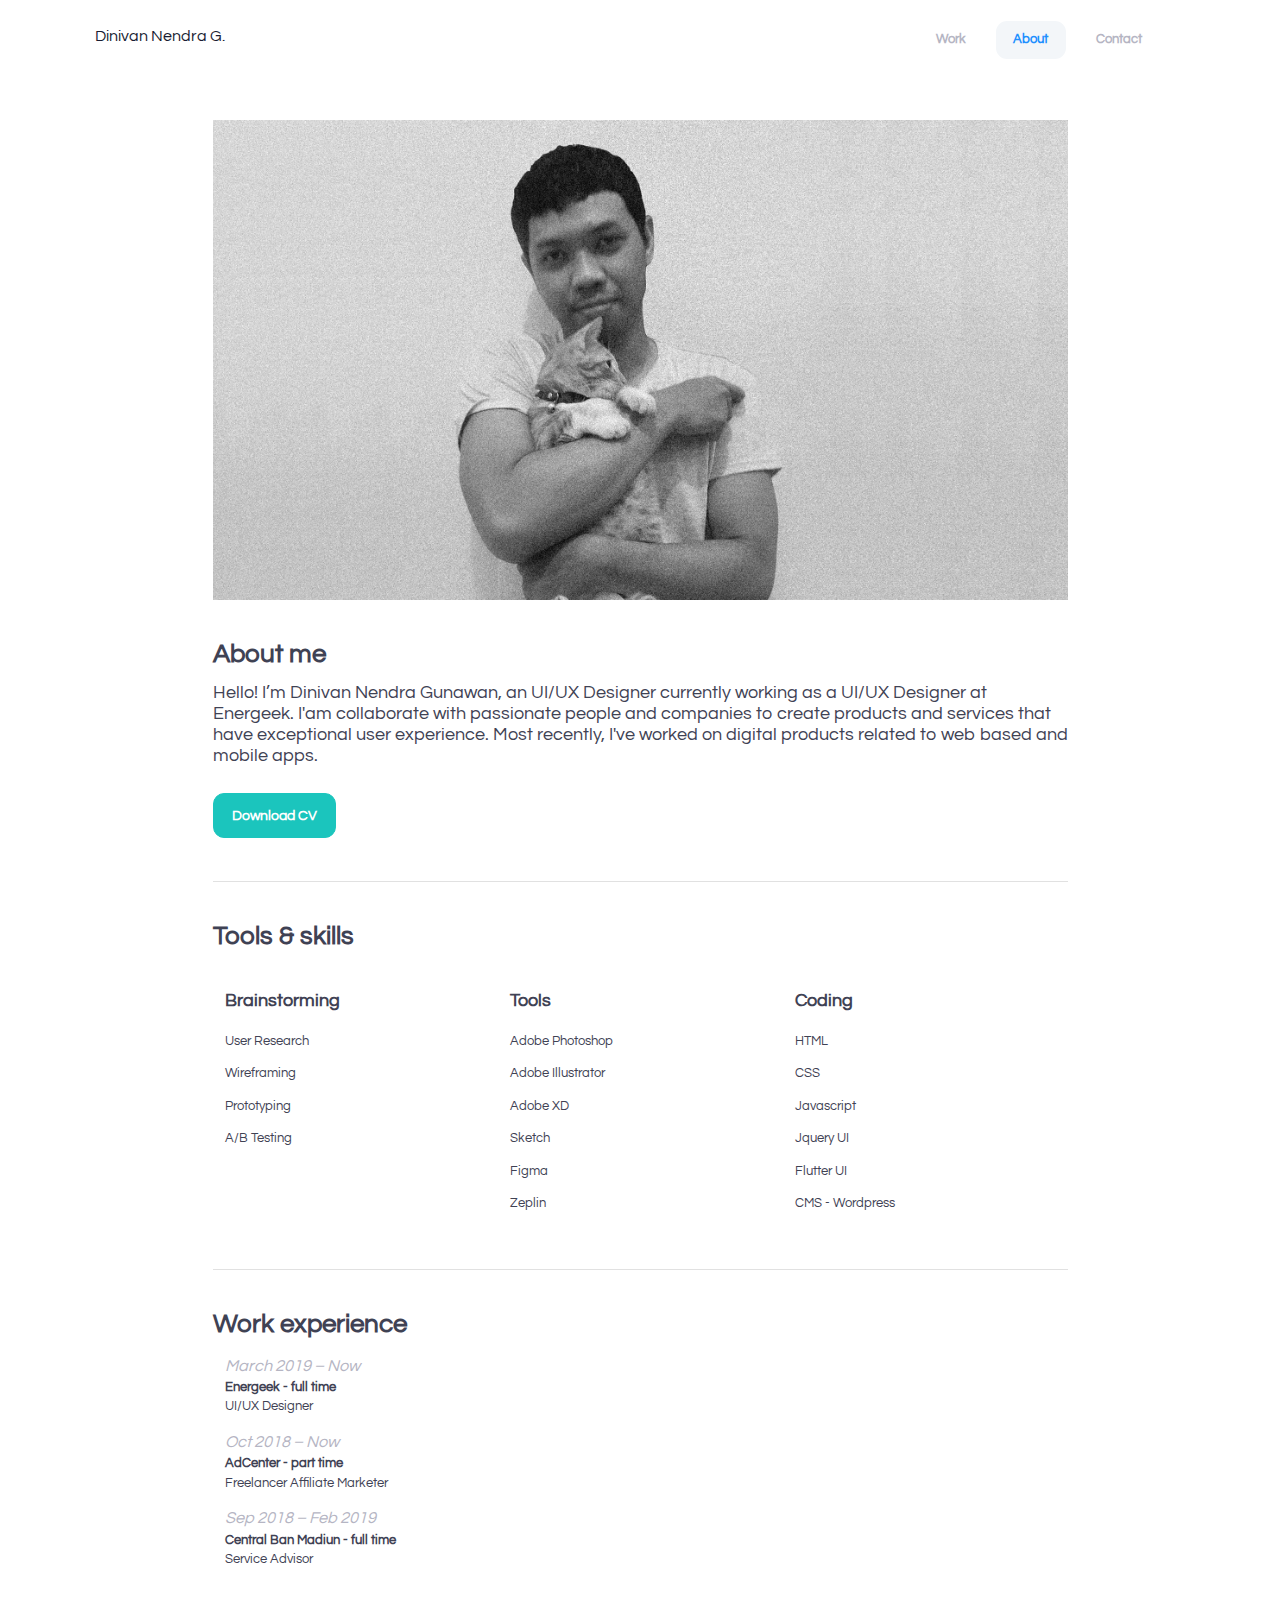
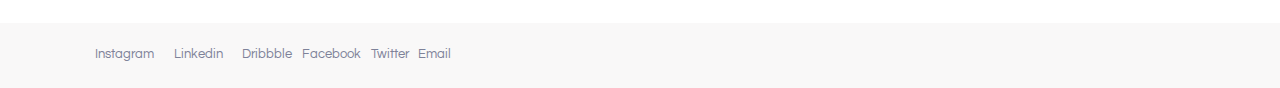
==== commit d9521de8: "update contact info" ====
--- a/about.html
+++ b/about.html
@@ -91,17 +91,17 @@
 									<div class="row">
 										<h1 class="font-weight-bolder mb-4 col-12 p-0 mb-12">Tools & skills</h1>
 										<div class="col-4">
-											<h3 class="font-weight-bolder mb-6">Brainstorming</h3>
+											<h4 class="font-weight-bolder mb-6">Brainstorming</h4>
 											<article id="brainstorming">
 											</article>
 										</div>
 										<div class="col-4">
-											<h3 class="font-weight-bolder mb-6">Tools</h3>
+											<h4 class="font-weight-bolder mb-6">Tools</h4>
 											<article  id="tools">
 											</article>
 										</div>
 										<div class="col-4" >
-											<h3 class="font-weight-bolder mb-6">Coding</h3>
+											<h4 class="font-weight-bolder mb-6">Coding</h4>
 											<article id="coding">
 											</article>
 										</div>
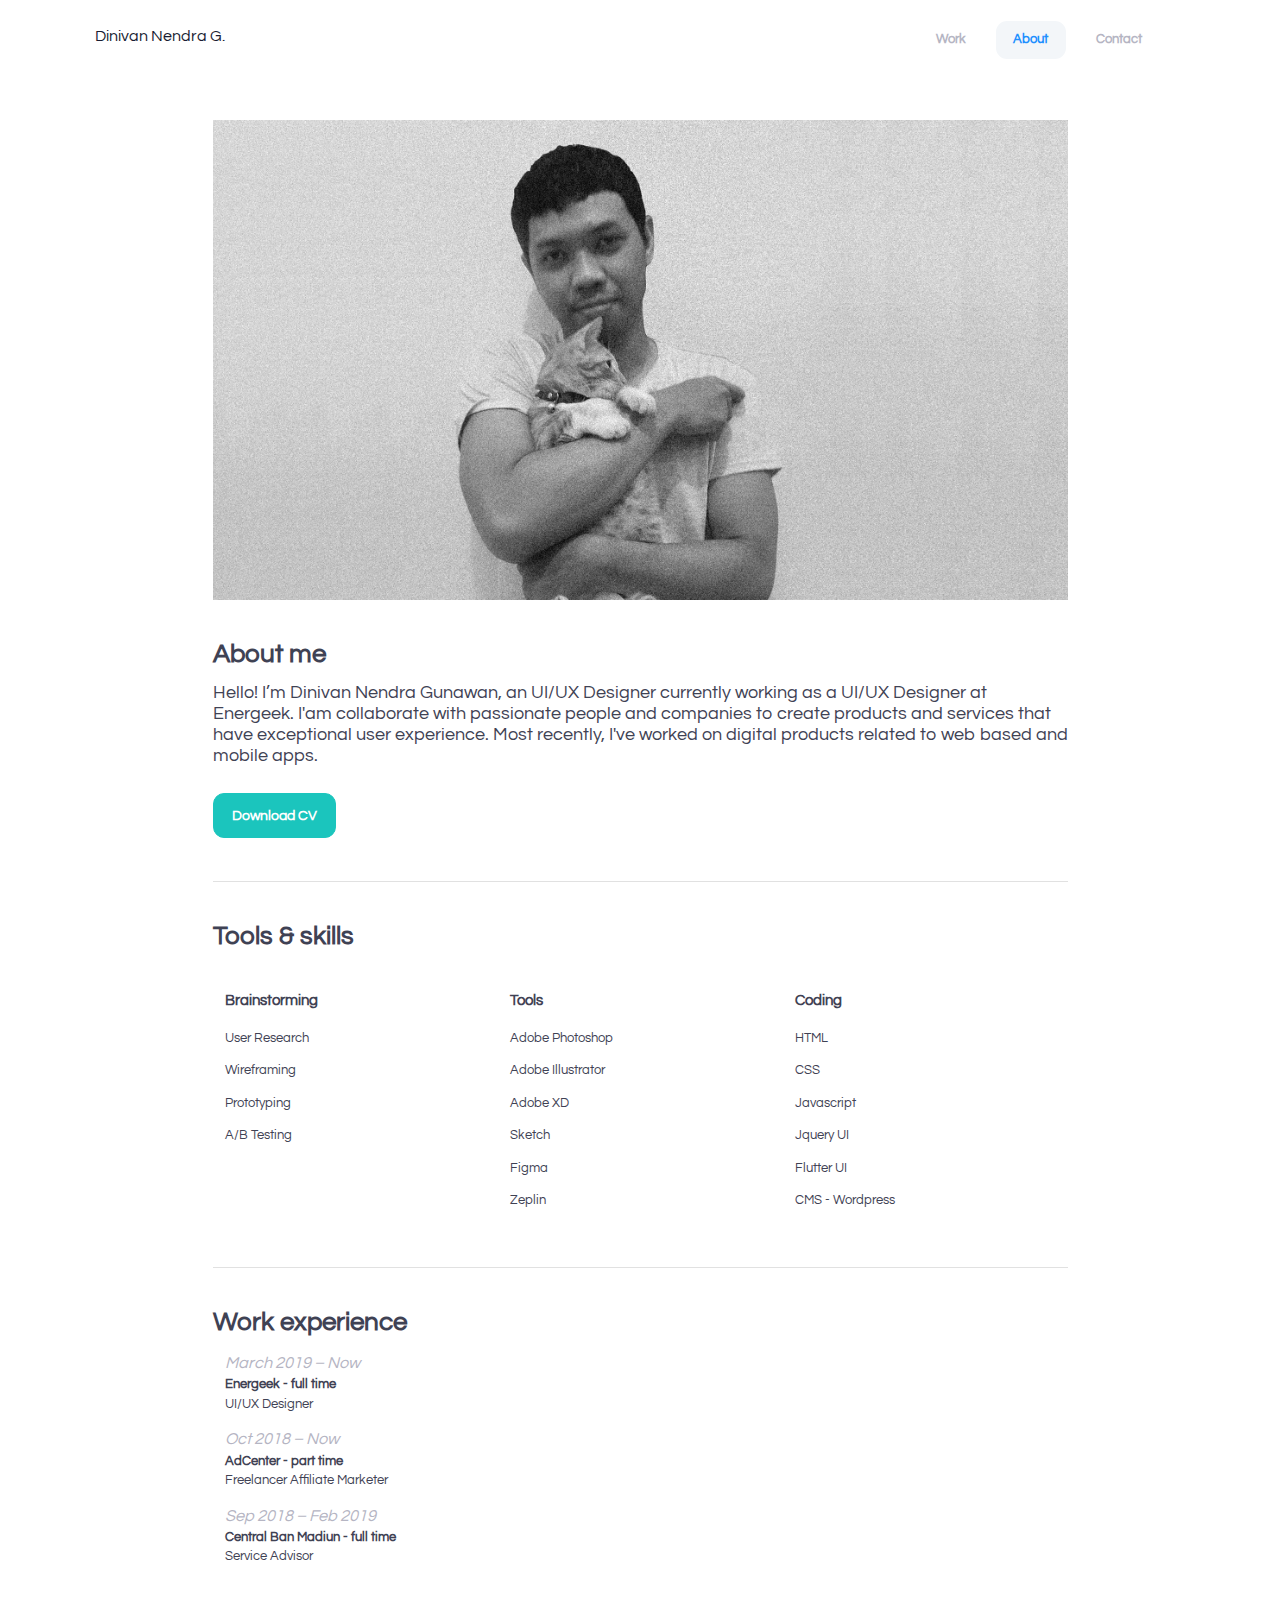
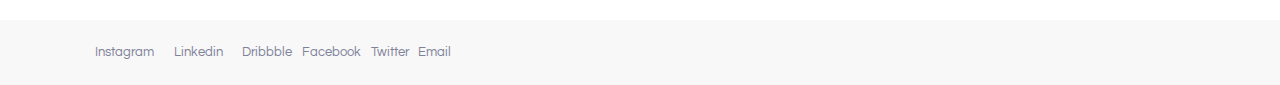
==== commit 89b27f54: "update contact info" ====
--- a/about.html
+++ b/about.html
@@ -91,17 +91,17 @@
 									<div class="row">
 										<h1 class="font-weight-bolder mb-4 col-12 p-0 mb-12">Tools & skills</h1>
 										<div class="col-4">
-											<h4 class="font-weight-bolder mb-6">Brainstorming</h4>
+											<h6 class="font-weight-bolder mb-6">Brainstorming</h6>
 											<article id="brainstorming">
 											</article>
 										</div>
 										<div class="col-4">
-											<h4 class="font-weight-bolder mb-6">Tools</h4>
+											<h6 class="font-weight-bolder mb-6">Tools</h6>
 											<article  id="tools">
 											</article>
 										</div>
 										<div class="col-4" >
-											<h4 class="font-weight-bolder mb-6">Coding</h4>
+											<h6 class="font-weight-bolder mb-6">Coding</h6>
 											<article id="coding">
 											</article>
 										</div>
